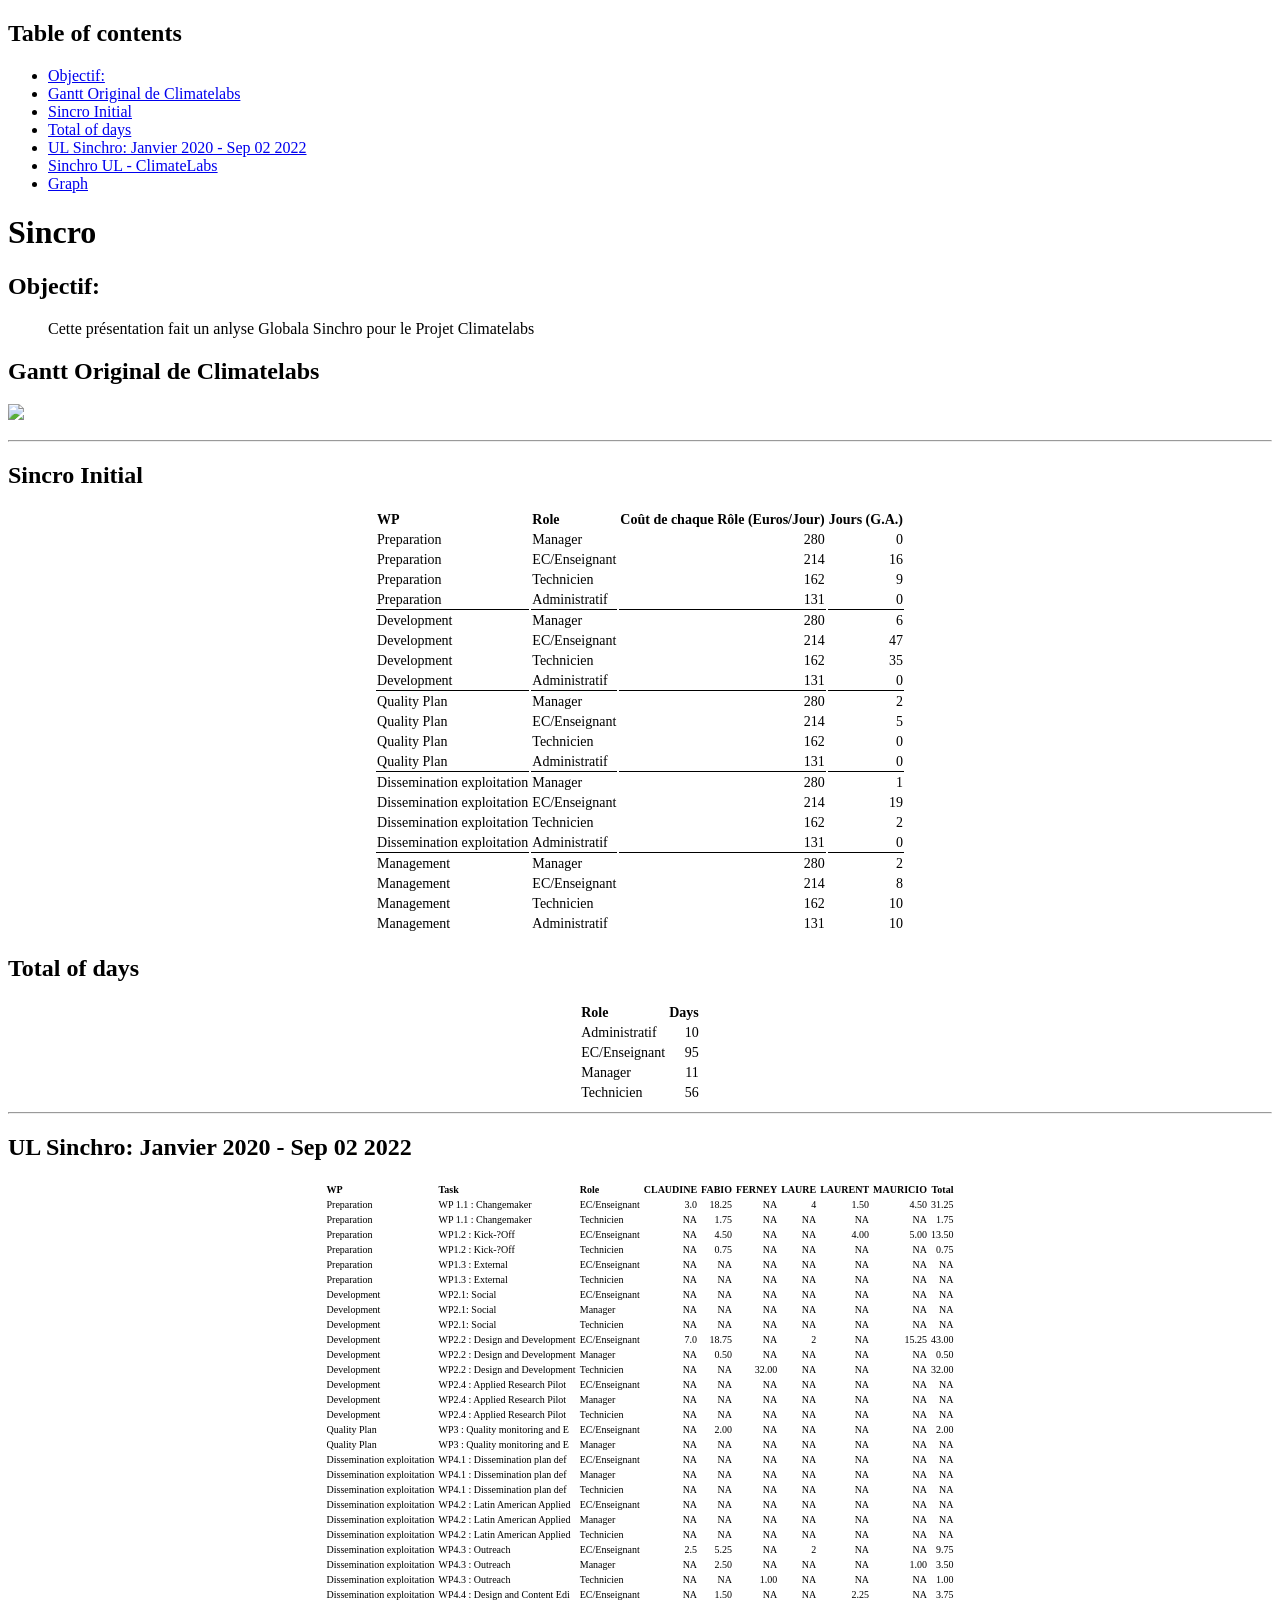
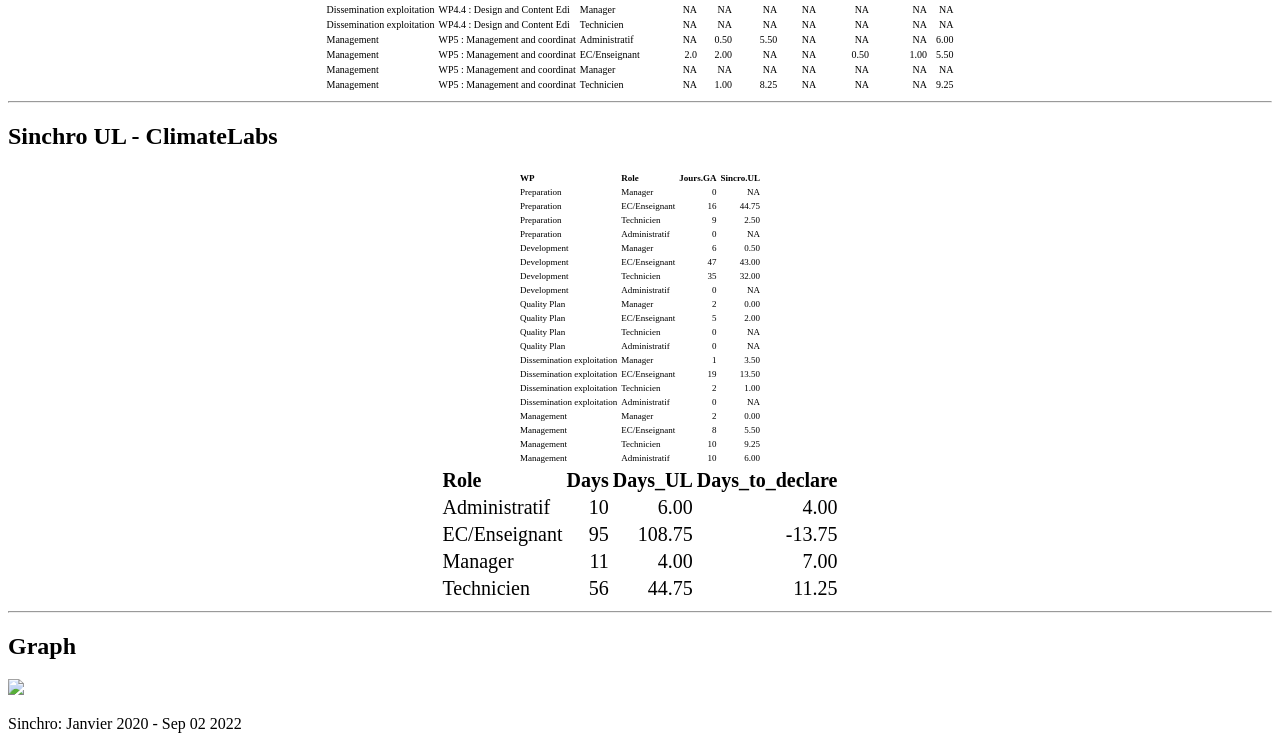
==== admin.html @ c19e74c3 "quarto format" ====
<!DOCTYPE html>
<html xmlns="http://www.w3.org/1999/xhtml" lang="en" xml:lang="en"><head>

<meta charset="utf-8">
<meta name="generator" content="quarto-1.0.36">

<meta name="viewport" content="width=device-width, initial-scale=1.0, user-scalable=yes">


<title>Sincro</title>
<style>
code{white-space: pre-wrap;}
span.smallcaps{font-variant: small-caps;}
span.underline{text-decoration: underline;}
div.column{display: inline-block; vertical-align: top; width: 50%;}
div.hanging-indent{margin-left: 1.5em; text-indent: -1.5em;}
ul.task-list{list-style: none;}
</style>


<script src="admin_files/libs/clipboard/clipboard.min.js"></script>
<script src="admin_files/libs/quarto-html/quarto.js"></script>
<script src="admin_files/libs/quarto-html/popper.min.js"></script>
<script src="admin_files/libs/quarto-html/tippy.umd.min.js"></script>
<script src="admin_files/libs/quarto-html/anchor.min.js"></script>
<link href="admin_files/libs/quarto-html/tippy.css" rel="stylesheet">
<link href="admin_files/libs/quarto-html/quarto-syntax-highlighting.css" rel="stylesheet" id="quarto-text-highlighting-styles">
<script src="admin_files/libs/bootstrap/bootstrap.min.js"></script>
<link href="admin_files/libs/bootstrap/bootstrap-icons.css" rel="stylesheet">
<link href="admin_files/libs/bootstrap/bootstrap.min.css" rel="stylesheet" id="quarto-bootstrap" data-mode="light">
<style>html{ scroll-behavior: smooth; }</style>

<script src="admin_files/libs/kePrint-0.0.1/kePrint.js"></script>
<link href="admin_files/libs/lightable-0.0.1/lightable.css" rel="stylesheet">


</head>

<body>

<div id="quarto-content" class="page-columns page-rows-contents page-layout-article">
<div id="quarto-margin-sidebar" class="sidebar margin-sidebar">
  <nav id="TOC" role="doc-toc">
    <h2 id="toc-title">Table of contents</h2>
   
  <ul>
  <li><a href="#objectif" id="toc-objectif" class="nav-link active" data-scroll-target="#objectif">Objectif:</a></li>
  <li><a href="#gantt-original-de-climatelabs" id="toc-gantt-original-de-climatelabs" class="nav-link" data-scroll-target="#gantt-original-de-climatelabs">Gantt Original de Climatelabs</a></li>
  <li><a href="#sincro-initial" id="toc-sincro-initial" class="nav-link" data-scroll-target="#sincro-initial">Sincro Initial</a></li>
  <li><a href="#total-of-days" id="toc-total-of-days" class="nav-link" data-scroll-target="#total-of-days">Total of days</a></li>
  <li><a href="#ul-sinchro-janvier-2020---sep-02-2022" id="toc-ul-sinchro-janvier-2020---sep-02-2022" class="nav-link" data-scroll-target="#ul-sinchro-janvier-2020---sep-02-2022">UL Sinchro: Janvier 2020 - Sep 02 2022</a></li>
  <li><a href="#sinchro-ul---climatelabs" id="toc-sinchro-ul---climatelabs" class="nav-link" data-scroll-target="#sinchro-ul---climatelabs">Sinchro UL - ClimateLabs</a></li>
  <li><a href="#graph" id="toc-graph" class="nav-link" data-scroll-target="#graph">Graph</a></li>
  </ul>
</nav>
</div>
<main class="content" id="quarto-document-content">

<header id="title-block-header" class="quarto-title-block default">
<div class="quarto-title">
<h1 class="title">Sincro</h1>
</div>



<div class="quarto-title-meta">

    
    
  </div>
  

</header>

<section id="objectif" class="level1">
<h1>Objectif:</h1>
<blockquote class="blockquote">
<p>Cette présentation fait un anlyse Globala Sinchro pour le Projet Climatelabs</p>
</blockquote>
</section>
<section id="gantt-original-de-climatelabs" class="level1">
<h1>Gantt Original de Climatelabs</h1>
<div class="cell">
<div class="cell-output-display">
<p><img src="admin_files/figure-html/Gantt-1.png" class="img-fluid" style="width:100.0%"></p>
</div>
</div>
<hr>
</section>
<section id="sincro-initial" class="level1">
<h1>Sincro Initial</h1>
<div class="cell">
<div class="cell-output-display">

<table class="myTable table" style="font-size: 14px; margin-left: auto; margin-right: auto;">
 <thead>
  <tr>
   <th style="text-align:left;"> WP </th>
   <th style="text-align:left;"> Role </th>
   <th style="text-align:right;"> Coût de chaque Rôle (Euros/Jour) </th>
   <th style="text-align:right;"> Jours (G.A.) </th>
  </tr>
 </thead>
<tbody>
  <tr>
   <td style="text-align:left;"> Preparation </td>
   <td style="text-align:left;"> Manager </td>
   <td style="text-align:right;"> 280 </td>
   <td style="text-align:right;"> 0 </td>
  </tr>
  <tr>
   <td style="text-align:left;"> Preparation </td>
   <td style="text-align:left;"> EC/Enseignant </td>
   <td style="text-align:right;"> 214 </td>
   <td style="text-align:right;"> 16 </td>
  </tr>
  <tr>
   <td style="text-align:left;"> Preparation </td>
   <td style="text-align:left;"> Technicien </td>
   <td style="text-align:right;"> 162 </td>
   <td style="text-align:right;"> 9 </td>
  </tr>
  <tr>
   <td style="text-align:left;border-bottom: 1px solid"> Preparation </td>
   <td style="text-align:left;border-bottom: 1px solid"> Administratif </td>
   <td style="text-align:right;border-bottom: 1px solid"> 131 </td>
   <td style="text-align:right;border-bottom: 1px solid"> 0 </td>
  </tr>
  <tr>
   <td style="text-align:left;"> Development </td>
   <td style="text-align:left;"> Manager </td>
   <td style="text-align:right;"> 280 </td>
   <td style="text-align:right;"> 6 </td>
  </tr>
  <tr>
   <td style="text-align:left;"> Development </td>
   <td style="text-align:left;"> EC/Enseignant </td>
   <td style="text-align:right;"> 214 </td>
   <td style="text-align:right;"> 47 </td>
  </tr>
  <tr>
   <td style="text-align:left;"> Development </td>
   <td style="text-align:left;"> Technicien </td>
   <td style="text-align:right;"> 162 </td>
   <td style="text-align:right;"> 35 </td>
  </tr>
  <tr>
   <td style="text-align:left;border-bottom: 1px solid"> Development </td>
   <td style="text-align:left;border-bottom: 1px solid"> Administratif </td>
   <td style="text-align:right;border-bottom: 1px solid"> 131 </td>
   <td style="text-align:right;border-bottom: 1px solid"> 0 </td>
  </tr>
  <tr>
   <td style="text-align:left;"> Quality Plan </td>
   <td style="text-align:left;"> Manager </td>
   <td style="text-align:right;"> 280 </td>
   <td style="text-align:right;"> 2 </td>
  </tr>
  <tr>
   <td style="text-align:left;"> Quality Plan </td>
   <td style="text-align:left;"> EC/Enseignant </td>
   <td style="text-align:right;"> 214 </td>
   <td style="text-align:right;"> 5 </td>
  </tr>
  <tr>
   <td style="text-align:left;"> Quality Plan </td>
   <td style="text-align:left;"> Technicien </td>
   <td style="text-align:right;"> 162 </td>
   <td style="text-align:right;"> 0 </td>
  </tr>
  <tr>
   <td style="text-align:left;border-bottom: 1px solid"> Quality Plan </td>
   <td style="text-align:left;border-bottom: 1px solid"> Administratif </td>
   <td style="text-align:right;border-bottom: 1px solid"> 131 </td>
   <td style="text-align:right;border-bottom: 1px solid"> 0 </td>
  </tr>
  <tr>
   <td style="text-align:left;"> Dissemination
exploitation </td>
   <td style="text-align:left;"> Manager </td>
   <td style="text-align:right;"> 280 </td>
   <td style="text-align:right;"> 1 </td>
  </tr>
  <tr>
   <td style="text-align:left;"> Dissemination
exploitation </td>
   <td style="text-align:left;"> EC/Enseignant </td>
   <td style="text-align:right;"> 214 </td>
   <td style="text-align:right;"> 19 </td>
  </tr>
  <tr>
   <td style="text-align:left;"> Dissemination
exploitation </td>
   <td style="text-align:left;"> Technicien </td>
   <td style="text-align:right;"> 162 </td>
   <td style="text-align:right;"> 2 </td>
  </tr>
  <tr>
   <td style="text-align:left;border-bottom: 1px solid"> Dissemination
exploitation </td>
   <td style="text-align:left;border-bottom: 1px solid"> Administratif </td>
   <td style="text-align:right;border-bottom: 1px solid"> 131 </td>
   <td style="text-align:right;border-bottom: 1px solid"> 0 </td>
  </tr>
  <tr>
   <td style="text-align:left;"> Management </td>
   <td style="text-align:left;"> Manager </td>
   <td style="text-align:right;"> 280 </td>
   <td style="text-align:right;"> 2 </td>
  </tr>
  <tr>
   <td style="text-align:left;"> Management </td>
   <td style="text-align:left;"> EC/Enseignant </td>
   <td style="text-align:right;"> 214 </td>
   <td style="text-align:right;"> 8 </td>
  </tr>
  <tr>
   <td style="text-align:left;"> Management </td>
   <td style="text-align:left;"> Technicien </td>
   <td style="text-align:right;"> 162 </td>
   <td style="text-align:right;"> 10 </td>
  </tr>
  <tr>
   <td style="text-align:left;"> Management </td>
   <td style="text-align:left;"> Administratif </td>
   <td style="text-align:right;"> 131 </td>
   <td style="text-align:right;"> 10 </td>
  </tr>
</tbody>
</table>

</div>
</div>
</section>
<section id="total-of-days" class="level1">
<h1>Total of days</h1>
<div class="cell">
<div class="cell-output-display">

<table class="myTable table" style="font-size: 14px; margin-left: auto; margin-right: auto;">
 <thead>
  <tr>
   <th style="text-align:left;"> Role </th>
   <th style="text-align:right;"> Days </th>
  </tr>
 </thead>
<tbody>
  <tr>
   <td style="text-align:left;"> Administratif </td>
   <td style="text-align:right;"> 10 </td>
  </tr>
  <tr>
   <td style="text-align:left;"> EC/Enseignant </td>
   <td style="text-align:right;"> 95 </td>
  </tr>
  <tr>
   <td style="text-align:left;"> Manager </td>
   <td style="text-align:right;"> 11 </td>
  </tr>
  <tr>
   <td style="text-align:left;"> Technicien </td>
   <td style="text-align:right;"> 56 </td>
  </tr>
</tbody>
</table>

</div>
</div>
<hr>
</section>
<section id="ul-sinchro-janvier-2020---sep-02-2022" class="level1">
<h1>UL Sinchro: Janvier 2020 - Sep 02 2022</h1>
<div class="cell">
<div class="cell-output-display">

<table class="myTable table" style="font-size: 10px; margin-left: auto; margin-right: auto;">
 <thead>
  <tr>
   <th style="text-align:left;"> WP </th>
   <th style="text-align:left;"> Task </th>
   <th style="text-align:left;"> Role </th>
   <th style="text-align:right;"> CLAUDINE </th>
   <th style="text-align:right;"> FABIO </th>
   <th style="text-align:right;"> FERNEY </th>
   <th style="text-align:right;"> LAURE </th>
   <th style="text-align:right;"> LAURENT </th>
   <th style="text-align:right;"> MAURICIO </th>
   <th style="text-align:right;"> Total </th>
  </tr>
 </thead>
<tbody>
  <tr>
   <td style="text-align:left;"> Preparation </td>
   <td style="text-align:left;"> WP 1.1 : Changemaker </td>
   <td style="text-align:left;"> EC/Enseignant </td>
   <td style="text-align:right;"> 3.0 </td>
   <td style="text-align:right;"> 18.25 </td>
   <td style="text-align:right;"> NA </td>
   <td style="text-align:right;"> 4 </td>
   <td style="text-align:right;"> 1.50 </td>
   <td style="text-align:right;"> 4.50 </td>
   <td style="text-align:right;"> 31.25 </td>
  </tr>
  <tr>
   <td style="text-align:left;"> Preparation </td>
   <td style="text-align:left;"> WP 1.1 : Changemaker </td>
   <td style="text-align:left;"> Technicien </td>
   <td style="text-align:right;"> NA </td>
   <td style="text-align:right;"> 1.75 </td>
   <td style="text-align:right;"> NA </td>
   <td style="text-align:right;"> NA </td>
   <td style="text-align:right;"> NA </td>
   <td style="text-align:right;"> NA </td>
   <td style="text-align:right;"> 1.75 </td>
  </tr>
  <tr>
   <td style="text-align:left;"> Preparation </td>
   <td style="text-align:left;"> WP1.2 : Kick-­?Off </td>
   <td style="text-align:left;"> EC/Enseignant </td>
   <td style="text-align:right;"> NA </td>
   <td style="text-align:right;"> 4.50 </td>
   <td style="text-align:right;"> NA </td>
   <td style="text-align:right;"> NA </td>
   <td style="text-align:right;"> 4.00 </td>
   <td style="text-align:right;"> 5.00 </td>
   <td style="text-align:right;"> 13.50 </td>
  </tr>
  <tr>
   <td style="text-align:left;"> Preparation </td>
   <td style="text-align:left;"> WP1.2 : Kick-­?Off </td>
   <td style="text-align:left;"> Technicien </td>
   <td style="text-align:right;"> NA </td>
   <td style="text-align:right;"> 0.75 </td>
   <td style="text-align:right;"> NA </td>
   <td style="text-align:right;"> NA </td>
   <td style="text-align:right;"> NA </td>
   <td style="text-align:right;"> NA </td>
   <td style="text-align:right;"> 0.75 </td>
  </tr>
  <tr>
   <td style="text-align:left;"> Preparation </td>
   <td style="text-align:left;"> WP1.3 : External </td>
   <td style="text-align:left;"> EC/Enseignant </td>
   <td style="text-align:right;"> NA </td>
   <td style="text-align:right;"> NA </td>
   <td style="text-align:right;"> NA </td>
   <td style="text-align:right;"> NA </td>
   <td style="text-align:right;"> NA </td>
   <td style="text-align:right;"> NA </td>
   <td style="text-align:right;"> NA </td>
  </tr>
  <tr>
   <td style="text-align:left;"> Preparation </td>
   <td style="text-align:left;"> WP1.3 : External </td>
   <td style="text-align:left;"> Technicien </td>
   <td style="text-align:right;"> NA </td>
   <td style="text-align:right;"> NA </td>
   <td style="text-align:right;"> NA </td>
   <td style="text-align:right;"> NA </td>
   <td style="text-align:right;"> NA </td>
   <td style="text-align:right;"> NA </td>
   <td style="text-align:right;"> NA </td>
  </tr>
  <tr>
   <td style="text-align:left;"> Development </td>
   <td style="text-align:left;"> WP2.1: Social </td>
   <td style="text-align:left;"> EC/Enseignant </td>
   <td style="text-align:right;"> NA </td>
   <td style="text-align:right;"> NA </td>
   <td style="text-align:right;"> NA </td>
   <td style="text-align:right;"> NA </td>
   <td style="text-align:right;"> NA </td>
   <td style="text-align:right;"> NA </td>
   <td style="text-align:right;"> NA </td>
  </tr>
  <tr>
   <td style="text-align:left;"> Development </td>
   <td style="text-align:left;"> WP2.1: Social </td>
   <td style="text-align:left;"> Manager </td>
   <td style="text-align:right;"> NA </td>
   <td style="text-align:right;"> NA </td>
   <td style="text-align:right;"> NA </td>
   <td style="text-align:right;"> NA </td>
   <td style="text-align:right;"> NA </td>
   <td style="text-align:right;"> NA </td>
   <td style="text-align:right;"> NA </td>
  </tr>
  <tr>
   <td style="text-align:left;"> Development </td>
   <td style="text-align:left;"> WP2.1: Social </td>
   <td style="text-align:left;"> Technicien </td>
   <td style="text-align:right;"> NA </td>
   <td style="text-align:right;"> NA </td>
   <td style="text-align:right;"> NA </td>
   <td style="text-align:right;"> NA </td>
   <td style="text-align:right;"> NA </td>
   <td style="text-align:right;"> NA </td>
   <td style="text-align:right;"> NA </td>
  </tr>
  <tr>
   <td style="text-align:left;"> Development </td>
   <td style="text-align:left;"> WP2.2 : Design and Development </td>
   <td style="text-align:left;"> EC/Enseignant </td>
   <td style="text-align:right;"> 7.0 </td>
   <td style="text-align:right;"> 18.75 </td>
   <td style="text-align:right;"> NA </td>
   <td style="text-align:right;"> 2 </td>
   <td style="text-align:right;"> NA </td>
   <td style="text-align:right;"> 15.25 </td>
   <td style="text-align:right;"> 43.00 </td>
  </tr>
  <tr>
   <td style="text-align:left;"> Development </td>
   <td style="text-align:left;"> WP2.2 : Design and Development </td>
   <td style="text-align:left;"> Manager </td>
   <td style="text-align:right;"> NA </td>
   <td style="text-align:right;"> 0.50 </td>
   <td style="text-align:right;"> NA </td>
   <td style="text-align:right;"> NA </td>
   <td style="text-align:right;"> NA </td>
   <td style="text-align:right;"> NA </td>
   <td style="text-align:right;"> 0.50 </td>
  </tr>
  <tr>
   <td style="text-align:left;"> Development </td>
   <td style="text-align:left;"> WP2.2 : Design and Development </td>
   <td style="text-align:left;"> Technicien </td>
   <td style="text-align:right;"> NA </td>
   <td style="text-align:right;"> NA </td>
   <td style="text-align:right;"> 32.00 </td>
   <td style="text-align:right;"> NA </td>
   <td style="text-align:right;"> NA </td>
   <td style="text-align:right;"> NA </td>
   <td style="text-align:right;"> 32.00 </td>
  </tr>
  <tr>
   <td style="text-align:left;"> Development </td>
   <td style="text-align:left;"> WP2.4 : Applied Research Pilot </td>
   <td style="text-align:left;"> EC/Enseignant </td>
   <td style="text-align:right;"> NA </td>
   <td style="text-align:right;"> NA </td>
   <td style="text-align:right;"> NA </td>
   <td style="text-align:right;"> NA </td>
   <td style="text-align:right;"> NA </td>
   <td style="text-align:right;"> NA </td>
   <td style="text-align:right;"> NA </td>
  </tr>
  <tr>
   <td style="text-align:left;"> Development </td>
   <td style="text-align:left;"> WP2.4 : Applied Research Pilot </td>
   <td style="text-align:left;"> Manager </td>
   <td style="text-align:right;"> NA </td>
   <td style="text-align:right;"> NA </td>
   <td style="text-align:right;"> NA </td>
   <td style="text-align:right;"> NA </td>
   <td style="text-align:right;"> NA </td>
   <td style="text-align:right;"> NA </td>
   <td style="text-align:right;"> NA </td>
  </tr>
  <tr>
   <td style="text-align:left;"> Development </td>
   <td style="text-align:left;"> WP2.4 : Applied Research Pilot </td>
   <td style="text-align:left;"> Technicien </td>
   <td style="text-align:right;"> NA </td>
   <td style="text-align:right;"> NA </td>
   <td style="text-align:right;"> NA </td>
   <td style="text-align:right;"> NA </td>
   <td style="text-align:right;"> NA </td>
   <td style="text-align:right;"> NA </td>
   <td style="text-align:right;"> NA </td>
  </tr>
  <tr>
   <td style="text-align:left;"> Quality Plan </td>
   <td style="text-align:left;"> WP3 : Quality monitoring and E </td>
   <td style="text-align:left;"> EC/Enseignant </td>
   <td style="text-align:right;"> NA </td>
   <td style="text-align:right;"> 2.00 </td>
   <td style="text-align:right;"> NA </td>
   <td style="text-align:right;"> NA </td>
   <td style="text-align:right;"> NA </td>
   <td style="text-align:right;"> NA </td>
   <td style="text-align:right;"> 2.00 </td>
  </tr>
  <tr>
   <td style="text-align:left;"> Quality Plan </td>
   <td style="text-align:left;"> WP3 : Quality monitoring and E </td>
   <td style="text-align:left;"> Manager </td>
   <td style="text-align:right;"> NA </td>
   <td style="text-align:right;"> NA </td>
   <td style="text-align:right;"> NA </td>
   <td style="text-align:right;"> NA </td>
   <td style="text-align:right;"> NA </td>
   <td style="text-align:right;"> NA </td>
   <td style="text-align:right;"> NA </td>
  </tr>
  <tr>
   <td style="text-align:left;"> Dissemination
exploitation </td>
   <td style="text-align:left;"> WP4.1 : Dissemination plan def </td>
   <td style="text-align:left;"> EC/Enseignant </td>
   <td style="text-align:right;"> NA </td>
   <td style="text-align:right;"> NA </td>
   <td style="text-align:right;"> NA </td>
   <td style="text-align:right;"> NA </td>
   <td style="text-align:right;"> NA </td>
   <td style="text-align:right;"> NA </td>
   <td style="text-align:right;"> NA </td>
  </tr>
  <tr>
   <td style="text-align:left;"> Dissemination
exploitation </td>
   <td style="text-align:left;"> WP4.1 : Dissemination plan def </td>
   <td style="text-align:left;"> Manager </td>
   <td style="text-align:right;"> NA </td>
   <td style="text-align:right;"> NA </td>
   <td style="text-align:right;"> NA </td>
   <td style="text-align:right;"> NA </td>
   <td style="text-align:right;"> NA </td>
   <td style="text-align:right;"> NA </td>
   <td style="text-align:right;"> NA </td>
  </tr>
  <tr>
   <td style="text-align:left;"> Dissemination
exploitation </td>
   <td style="text-align:left;"> WP4.1 : Dissemination plan def </td>
   <td style="text-align:left;"> Technicien </td>
   <td style="text-align:right;"> NA </td>
   <td style="text-align:right;"> NA </td>
   <td style="text-align:right;"> NA </td>
   <td style="text-align:right;"> NA </td>
   <td style="text-align:right;"> NA </td>
   <td style="text-align:right;"> NA </td>
   <td style="text-align:right;"> NA </td>
  </tr>
  <tr>
   <td style="text-align:left;"> Dissemination
exploitation </td>
   <td style="text-align:left;"> WP4.2 : Latin American Applied </td>
   <td style="text-align:left;"> EC/Enseignant </td>
   <td style="text-align:right;"> NA </td>
   <td style="text-align:right;"> NA </td>
   <td style="text-align:right;"> NA </td>
   <td style="text-align:right;"> NA </td>
   <td style="text-align:right;"> NA </td>
   <td style="text-align:right;"> NA </td>
   <td style="text-align:right;"> NA </td>
  </tr>
  <tr>
   <td style="text-align:left;"> Dissemination
exploitation </td>
   <td style="text-align:left;"> WP4.2 : Latin American Applied </td>
   <td style="text-align:left;"> Manager </td>
   <td style="text-align:right;"> NA </td>
   <td style="text-align:right;"> NA </td>
   <td style="text-align:right;"> NA </td>
   <td style="text-align:right;"> NA </td>
   <td style="text-align:right;"> NA </td>
   <td style="text-align:right;"> NA </td>
   <td style="text-align:right;"> NA </td>
  </tr>
  <tr>
   <td style="text-align:left;"> Dissemination
exploitation </td>
   <td style="text-align:left;"> WP4.2 : Latin American Applied </td>
   <td style="text-align:left;"> Technicien </td>
   <td style="text-align:right;"> NA </td>
   <td style="text-align:right;"> NA </td>
   <td style="text-align:right;"> NA </td>
   <td style="text-align:right;"> NA </td>
   <td style="text-align:right;"> NA </td>
   <td style="text-align:right;"> NA </td>
   <td style="text-align:right;"> NA </td>
  </tr>
  <tr>
   <td style="text-align:left;"> Dissemination
exploitation </td>
   <td style="text-align:left;"> WP4.3 : Outreach </td>
   <td style="text-align:left;"> EC/Enseignant </td>
   <td style="text-align:right;"> 2.5 </td>
   <td style="text-align:right;"> 5.25 </td>
   <td style="text-align:right;"> NA </td>
   <td style="text-align:right;"> 2 </td>
   <td style="text-align:right;"> NA </td>
   <td style="text-align:right;"> NA </td>
   <td style="text-align:right;"> 9.75 </td>
  </tr>
  <tr>
   <td style="text-align:left;"> Dissemination
exploitation </td>
   <td style="text-align:left;"> WP4.3 : Outreach </td>
   <td style="text-align:left;"> Manager </td>
   <td style="text-align:right;"> NA </td>
   <td style="text-align:right;"> 2.50 </td>
   <td style="text-align:right;"> NA </td>
   <td style="text-align:right;"> NA </td>
   <td style="text-align:right;"> NA </td>
   <td style="text-align:right;"> 1.00 </td>
   <td style="text-align:right;"> 3.50 </td>
  </tr>
  <tr>
   <td style="text-align:left;"> Dissemination
exploitation </td>
   <td style="text-align:left;"> WP4.3 : Outreach </td>
   <td style="text-align:left;"> Technicien </td>
   <td style="text-align:right;"> NA </td>
   <td style="text-align:right;"> NA </td>
   <td style="text-align:right;"> 1.00 </td>
   <td style="text-align:right;"> NA </td>
   <td style="text-align:right;"> NA </td>
   <td style="text-align:right;"> NA </td>
   <td style="text-align:right;"> 1.00 </td>
  </tr>
  <tr>
   <td style="text-align:left;"> Dissemination
exploitation </td>
   <td style="text-align:left;"> WP4.4 : Design and Content Edi </td>
   <td style="text-align:left;"> EC/Enseignant </td>
   <td style="text-align:right;"> NA </td>
   <td style="text-align:right;"> 1.50 </td>
   <td style="text-align:right;"> NA </td>
   <td style="text-align:right;"> NA </td>
   <td style="text-align:right;"> 2.25 </td>
   <td style="text-align:right;"> NA </td>
   <td style="text-align:right;"> 3.75 </td>
  </tr>
  <tr>
   <td style="text-align:left;"> Dissemination
exploitation </td>
   <td style="text-align:left;"> WP4.4 : Design and Content Edi </td>
   <td style="text-align:left;"> Manager </td>
   <td style="text-align:right;"> NA </td>
   <td style="text-align:right;"> NA </td>
   <td style="text-align:right;"> NA </td>
   <td style="text-align:right;"> NA </td>
   <td style="text-align:right;"> NA </td>
   <td style="text-align:right;"> NA </td>
   <td style="text-align:right;"> NA </td>
  </tr>
  <tr>
   <td style="text-align:left;"> Dissemination
exploitation </td>
   <td style="text-align:left;"> WP4.4 : Design and Content Edi </td>
   <td style="text-align:left;"> Technicien </td>
   <td style="text-align:right;"> NA </td>
   <td style="text-align:right;"> NA </td>
   <td style="text-align:right;"> NA </td>
   <td style="text-align:right;"> NA </td>
   <td style="text-align:right;"> NA </td>
   <td style="text-align:right;"> NA </td>
   <td style="text-align:right;"> NA </td>
  </tr>
  <tr>
   <td style="text-align:left;"> Management </td>
   <td style="text-align:left;"> WP5 : Management and coordinat </td>
   <td style="text-align:left;"> Administratif </td>
   <td style="text-align:right;"> NA </td>
   <td style="text-align:right;"> 0.50 </td>
   <td style="text-align:right;"> 5.50 </td>
   <td style="text-align:right;"> NA </td>
   <td style="text-align:right;"> NA </td>
   <td style="text-align:right;"> NA </td>
   <td style="text-align:right;"> 6.00 </td>
  </tr>
  <tr>
   <td style="text-align:left;"> Management </td>
   <td style="text-align:left;"> WP5 : Management and coordinat </td>
   <td style="text-align:left;"> EC/Enseignant </td>
   <td style="text-align:right;"> 2.0 </td>
   <td style="text-align:right;"> 2.00 </td>
   <td style="text-align:right;"> NA </td>
   <td style="text-align:right;"> NA </td>
   <td style="text-align:right;"> 0.50 </td>
   <td style="text-align:right;"> 1.00 </td>
   <td style="text-align:right;"> 5.50 </td>
  </tr>
  <tr>
   <td style="text-align:left;"> Management </td>
   <td style="text-align:left;"> WP5 : Management and coordinat </td>
   <td style="text-align:left;"> Manager </td>
   <td style="text-align:right;"> NA </td>
   <td style="text-align:right;"> NA </td>
   <td style="text-align:right;"> NA </td>
   <td style="text-align:right;"> NA </td>
   <td style="text-align:right;"> NA </td>
   <td style="text-align:right;"> NA </td>
   <td style="text-align:right;"> NA </td>
  </tr>
  <tr>
   <td style="text-align:left;"> Management </td>
   <td style="text-align:left;"> WP5 : Management and coordinat </td>
   <td style="text-align:left;"> Technicien </td>
   <td style="text-align:right;"> NA </td>
   <td style="text-align:right;"> 1.00 </td>
   <td style="text-align:right;"> 8.25 </td>
   <td style="text-align:right;"> NA </td>
   <td style="text-align:right;"> NA </td>
   <td style="text-align:right;"> NA </td>
   <td style="text-align:right;"> 9.25 </td>
  </tr>
</tbody>
</table>

</div>
</div>
<hr>
</section>
<section id="sinchro-ul---climatelabs" class="level1">
<h1>Sinchro UL - ClimateLabs</h1>
<div class="cell">
<div class="cell-output-display">

<table class="table" style="font-size: 9px; margin-left: auto; margin-right: auto;">
 <thead>
  <tr>
   <th style="text-align:left;"> WP </th>
   <th style="text-align:left;"> Role </th>
   <th style="text-align:right;"> Jours.GA </th>
   <th style="text-align:right;"> Sincro.UL </th>
  </tr>
 </thead>
<tbody>
  <tr>
   <td style="text-align:left;"> Preparation </td>
   <td style="text-align:left;"> Manager </td>
   <td style="text-align:right;"> 0 </td>
   <td style="text-align:right;"> NA </td>
  </tr>
  <tr>
   <td style="text-align:left;"> Preparation </td>
   <td style="text-align:left;"> EC/Enseignant </td>
   <td style="text-align:right;"> 16 </td>
   <td style="text-align:right;"> 44.75 </td>
  </tr>
  <tr>
   <td style="text-align:left;"> Preparation </td>
   <td style="text-align:left;"> Technicien </td>
   <td style="text-align:right;"> 9 </td>
   <td style="text-align:right;"> 2.50 </td>
  </tr>
  <tr>
   <td style="text-align:left;"> Preparation </td>
   <td style="text-align:left;"> Administratif </td>
   <td style="text-align:right;"> 0 </td>
   <td style="text-align:right;"> NA </td>
  </tr>
  <tr>
   <td style="text-align:left;"> Development </td>
   <td style="text-align:left;"> Manager </td>
   <td style="text-align:right;"> 6 </td>
   <td style="text-align:right;"> 0.50 </td>
  </tr>
  <tr>
   <td style="text-align:left;"> Development </td>
   <td style="text-align:left;"> EC/Enseignant </td>
   <td style="text-align:right;"> 47 </td>
   <td style="text-align:right;"> 43.00 </td>
  </tr>
  <tr>
   <td style="text-align:left;"> Development </td>
   <td style="text-align:left;"> Technicien </td>
   <td style="text-align:right;"> 35 </td>
   <td style="text-align:right;"> 32.00 </td>
  </tr>
  <tr>
   <td style="text-align:left;"> Development </td>
   <td style="text-align:left;"> Administratif </td>
   <td style="text-align:right;"> 0 </td>
   <td style="text-align:right;"> NA </td>
  </tr>
  <tr>
   <td style="text-align:left;"> Quality Plan </td>
   <td style="text-align:left;"> Manager </td>
   <td style="text-align:right;"> 2 </td>
   <td style="text-align:right;"> 0.00 </td>
  </tr>
  <tr>
   <td style="text-align:left;"> Quality Plan </td>
   <td style="text-align:left;"> EC/Enseignant </td>
   <td style="text-align:right;"> 5 </td>
   <td style="text-align:right;"> 2.00 </td>
  </tr>
  <tr>
   <td style="text-align:left;"> Quality Plan </td>
   <td style="text-align:left;"> Technicien </td>
   <td style="text-align:right;"> 0 </td>
   <td style="text-align:right;"> NA </td>
  </tr>
  <tr>
   <td style="text-align:left;"> Quality Plan </td>
   <td style="text-align:left;"> Administratif </td>
   <td style="text-align:right;"> 0 </td>
   <td style="text-align:right;"> NA </td>
  </tr>
  <tr>
   <td style="text-align:left;"> Dissemination
exploitation </td>
   <td style="text-align:left;"> Manager </td>
   <td style="text-align:right;"> 1 </td>
   <td style="text-align:right;"> 3.50 </td>
  </tr>
  <tr>
   <td style="text-align:left;"> Dissemination
exploitation </td>
   <td style="text-align:left;"> EC/Enseignant </td>
   <td style="text-align:right;"> 19 </td>
   <td style="text-align:right;"> 13.50 </td>
  </tr>
  <tr>
   <td style="text-align:left;"> Dissemination
exploitation </td>
   <td style="text-align:left;"> Technicien </td>
   <td style="text-align:right;"> 2 </td>
   <td style="text-align:right;"> 1.00 </td>
  </tr>
  <tr>
   <td style="text-align:left;"> Dissemination
exploitation </td>
   <td style="text-align:left;"> Administratif </td>
   <td style="text-align:right;"> 0 </td>
   <td style="text-align:right;"> NA </td>
  </tr>
  <tr>
   <td style="text-align:left;"> Management </td>
   <td style="text-align:left;"> Manager </td>
   <td style="text-align:right;"> 2 </td>
   <td style="text-align:right;"> 0.00 </td>
  </tr>
  <tr>
   <td style="text-align:left;"> Management </td>
   <td style="text-align:left;"> EC/Enseignant </td>
   <td style="text-align:right;"> 8 </td>
   <td style="text-align:right;"> 5.50 </td>
  </tr>
  <tr>
   <td style="text-align:left;"> Management </td>
   <td style="text-align:left;"> Technicien </td>
   <td style="text-align:right;"> 10 </td>
   <td style="text-align:right;"> 9.25 </td>
  </tr>
  <tr>
   <td style="text-align:left;"> Management </td>
   <td style="text-align:left;"> Administratif </td>
   <td style="text-align:right;"> 10 </td>
   <td style="text-align:right;"> 6.00 </td>
  </tr>
</tbody>
</table>

</div>
</div>
<div class="cell">
<div class="cell-output-display">

<table class="myTable table" style="font-size: 20px; margin-left: auto; margin-right: auto;">
 <thead>
  <tr>
   <th style="text-align:left;"> Role </th>
   <th style="text-align:right;"> Days </th>
   <th style="text-align:right;"> Days_UL </th>
   <th style="text-align:right;"> Days_to_declare </th>
  </tr>
 </thead>
<tbody>
  <tr>
   <td style="text-align:left;"> Administratif </td>
   <td style="text-align:right;"> 10 </td>
   <td style="text-align:right;"> 6.00 </td>
   <td style="text-align:right;"> 4.00 </td>
  </tr>
  <tr>
   <td style="text-align:left;"> EC/Enseignant </td>
   <td style="text-align:right;"> 95 </td>
   <td style="text-align:right;"> 108.75 </td>
   <td style="text-align:right;"> -13.75 </td>
  </tr>
  <tr>
   <td style="text-align:left;"> Manager </td>
   <td style="text-align:right;"> 11 </td>
   <td style="text-align:right;"> 4.00 </td>
   <td style="text-align:right;"> 7.00 </td>
  </tr>
  <tr>
   <td style="text-align:left;"> Technicien </td>
   <td style="text-align:right;"> 56 </td>
   <td style="text-align:right;"> 44.75 </td>
   <td style="text-align:right;"> 11.25 </td>
  </tr>
</tbody>
</table>

</div>
</div>
<hr>
</section>
<section id="graph" class="level1">
<h1>Graph</h1>
<div class="cell">
<div class="cell-output-display">
<p><img src="admin_files/figure-html/unnamed-chunk-7-1.png" class="img-fluid" style="width:90.0%"></p>
</div>
</div>
<p>Sinchro: Janvier 2020 - Sep 02 2022</p>
</section>

</main>
<!-- /main column -->
<script id="quarto-html-after-body" type="application/javascript">
window.document.addEventListener("DOMContentLoaded", function (event) {
  const toggleBodyColorMode = (bsSheetEl) => {
    const mode = bsSheetEl.getAttribute("data-mode");
    const bodyEl = window.document.querySelector("body");
    if (mode === "dark") {
      bodyEl.classList.add("quarto-dark");
      bodyEl.classList.remove("quarto-light");
    } else {
      bodyEl.classList.add("quarto-light");
      bodyEl.classList.remove("quarto-dark");
    }
  }
  const toggleBodyColorPrimary = () => {
    const bsSheetEl = window.document.querySelector("link#quarto-bootstrap");
    if (bsSheetEl) {
      toggleBodyColorMode(bsSheetEl);
    }
  }
  toggleBodyColorPrimary();  
  const icon = "";
  const anchorJS = new window.AnchorJS();
  anchorJS.options = {
    placement: 'right',
    icon: icon
  };
  anchorJS.add('.anchored');
  const clipboard = new window.ClipboardJS('.code-copy-button', {
    target: function(trigger) {
      return trigger.previousElementSibling;
    }
  });
  clipboard.on('success', function(e) {
    // button target
    const button = e.trigger;
    // don't keep focus
    button.blur();
    // flash "checked"
    button.classList.add('code-copy-button-checked');
    var currentTitle = button.getAttribute("title");
    button.setAttribute("title", "Copied!");
    setTimeout(function() {
      button.setAttribute("title", currentTitle);
      button.classList.remove('code-copy-button-checked');
    }, 1000);
    // clear code selection
    e.clearSelection();
  });
  function tippyHover(el, contentFn) {
    const config = {
      allowHTML: true,
      content: contentFn,
      maxWidth: 500,
      delay: 100,
      arrow: false,
      appendTo: function(el) {
          return el.parentElement;
      },
      interactive: true,
      interactiveBorder: 10,
      theme: 'quarto',
      placement: 'bottom-start'
    };
    window.tippy(el, config); 
  }
  const noterefs = window.document.querySelectorAll('a[role="doc-noteref"]');
  for (var i=0; i<noterefs.length; i++) {
    const ref = noterefs[i];
    tippyHover(ref, function() {
      let href = ref.getAttribute('href');
      try { href = new URL(href).hash; } catch {}
      const id = href.replace(/^#\/?/, "");
      const note = window.document.getElementById(id);
      return note.innerHTML;
    });
  }
  var bibliorefs = window.document.querySelectorAll('a[role="doc-biblioref"]');
  for (var i=0; i<bibliorefs.length; i++) {
    const ref = bibliorefs[i];
    const cites = ref.parentNode.getAttribute('data-cites').split(' ');
    tippyHover(ref, function() {
      var popup = window.document.createElement('div');
      cites.forEach(function(cite) {
        var citeDiv = window.document.createElement('div');
        citeDiv.classList.add('hanging-indent');
        citeDiv.classList.add('csl-entry');
        var biblioDiv = window.document.getElementById('ref-' + cite);
        if (biblioDiv) {
          citeDiv.innerHTML = biblioDiv.innerHTML;
        }
        popup.appendChild(citeDiv);
      });
      return popup.innerHTML;
    });
  }
    var localhostRegex = new RegExp(/^(?:http|https):\/\/localhost\:?[0-9]*\//);
      var filterRegex = new RegExp('/' + window.location.host + '/');
    var isInternal = (href) => {
        return filterRegex.test(href) || localhostRegex.test(href);
    }
    // Inspect non-navigation links and adorn them if external
    var links = window.document.querySelectorAll('a:not(.nav-link):not(.navbar-brand):not(.toc-action):not(.sidebar-link):not(.sidebar-item-toggle):not(.pagination-link):not(.no-external)');
    for (var i=0; i<links.length; i++) {
      const link = links[i];
      if (!isInternal(link.href)) {
          // target, if specified
          link.setAttribute("target", "_blank");
          // default icon
          link.classList.add("external");
      }
    }
});
</script>
</div> <!-- /content -->



<script src="admin_files/libs/quarto-html/zenscroll-min.js"></script>
</body></html>
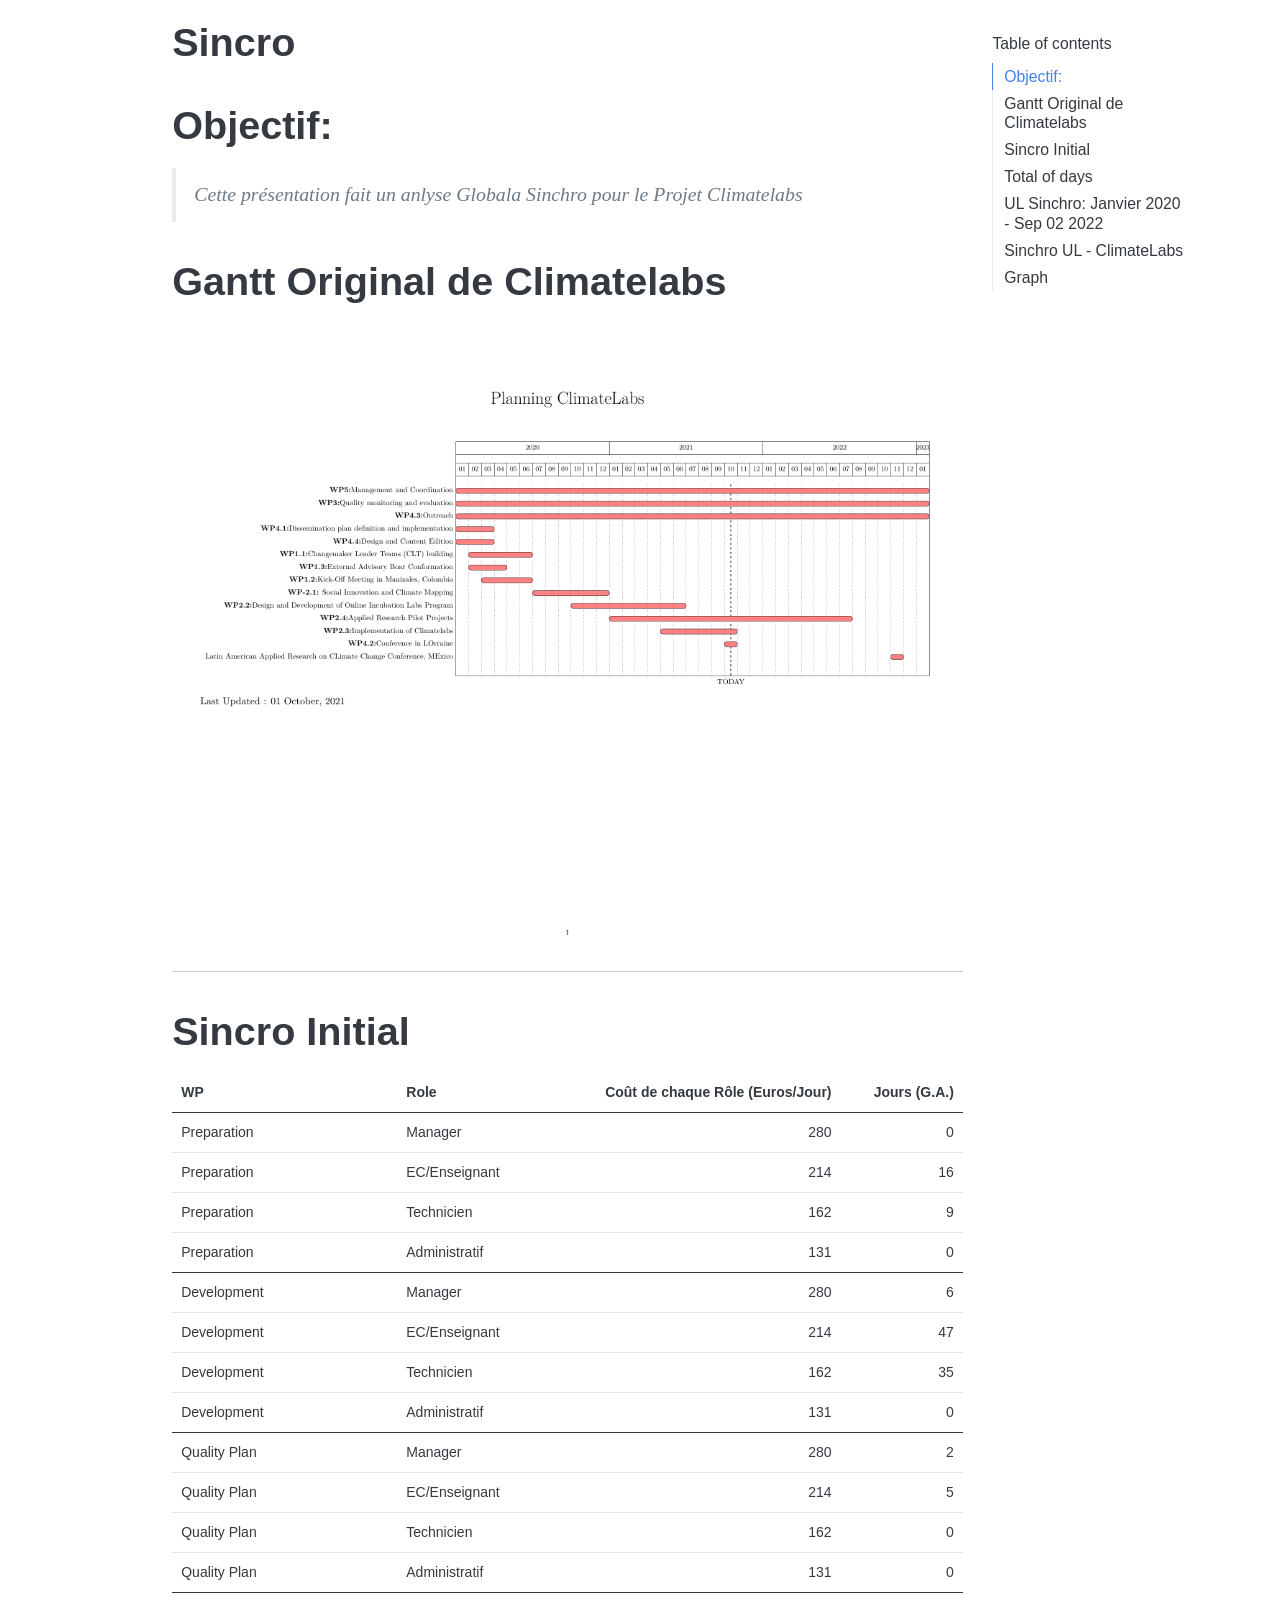
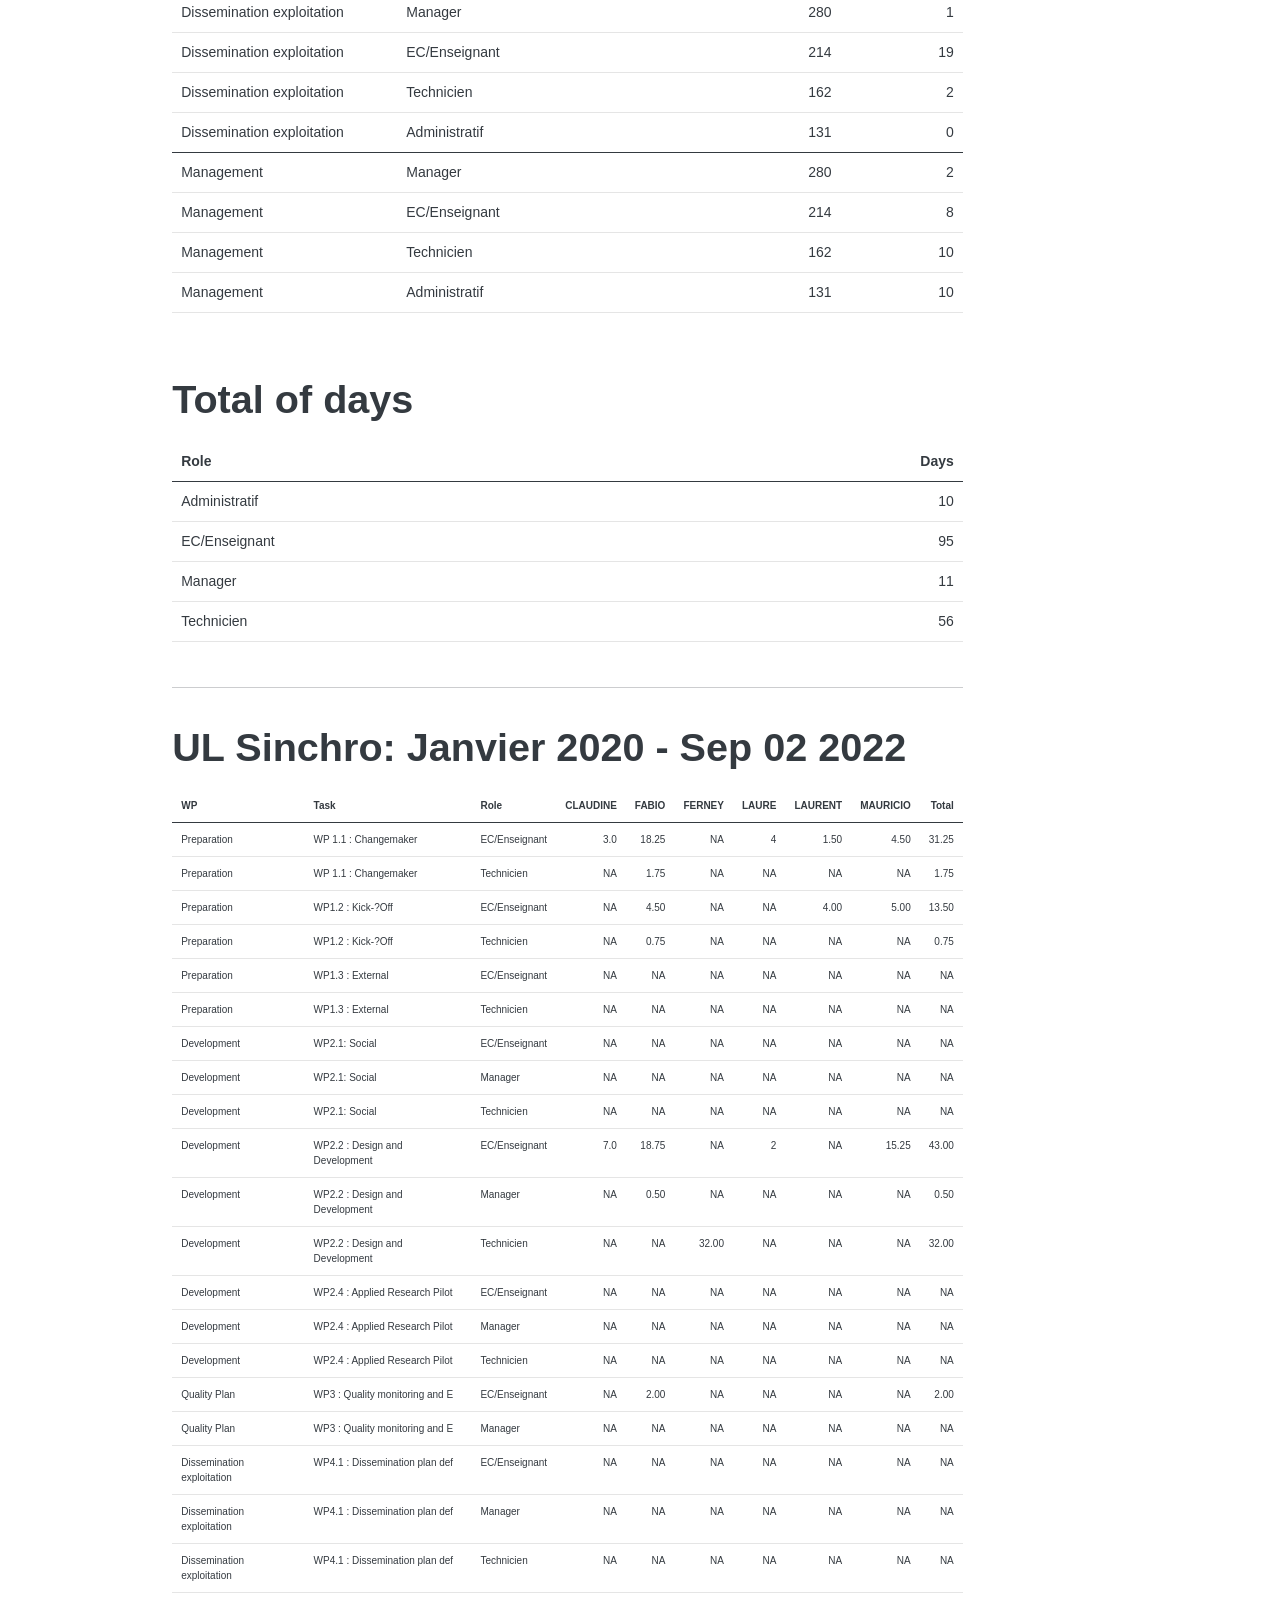
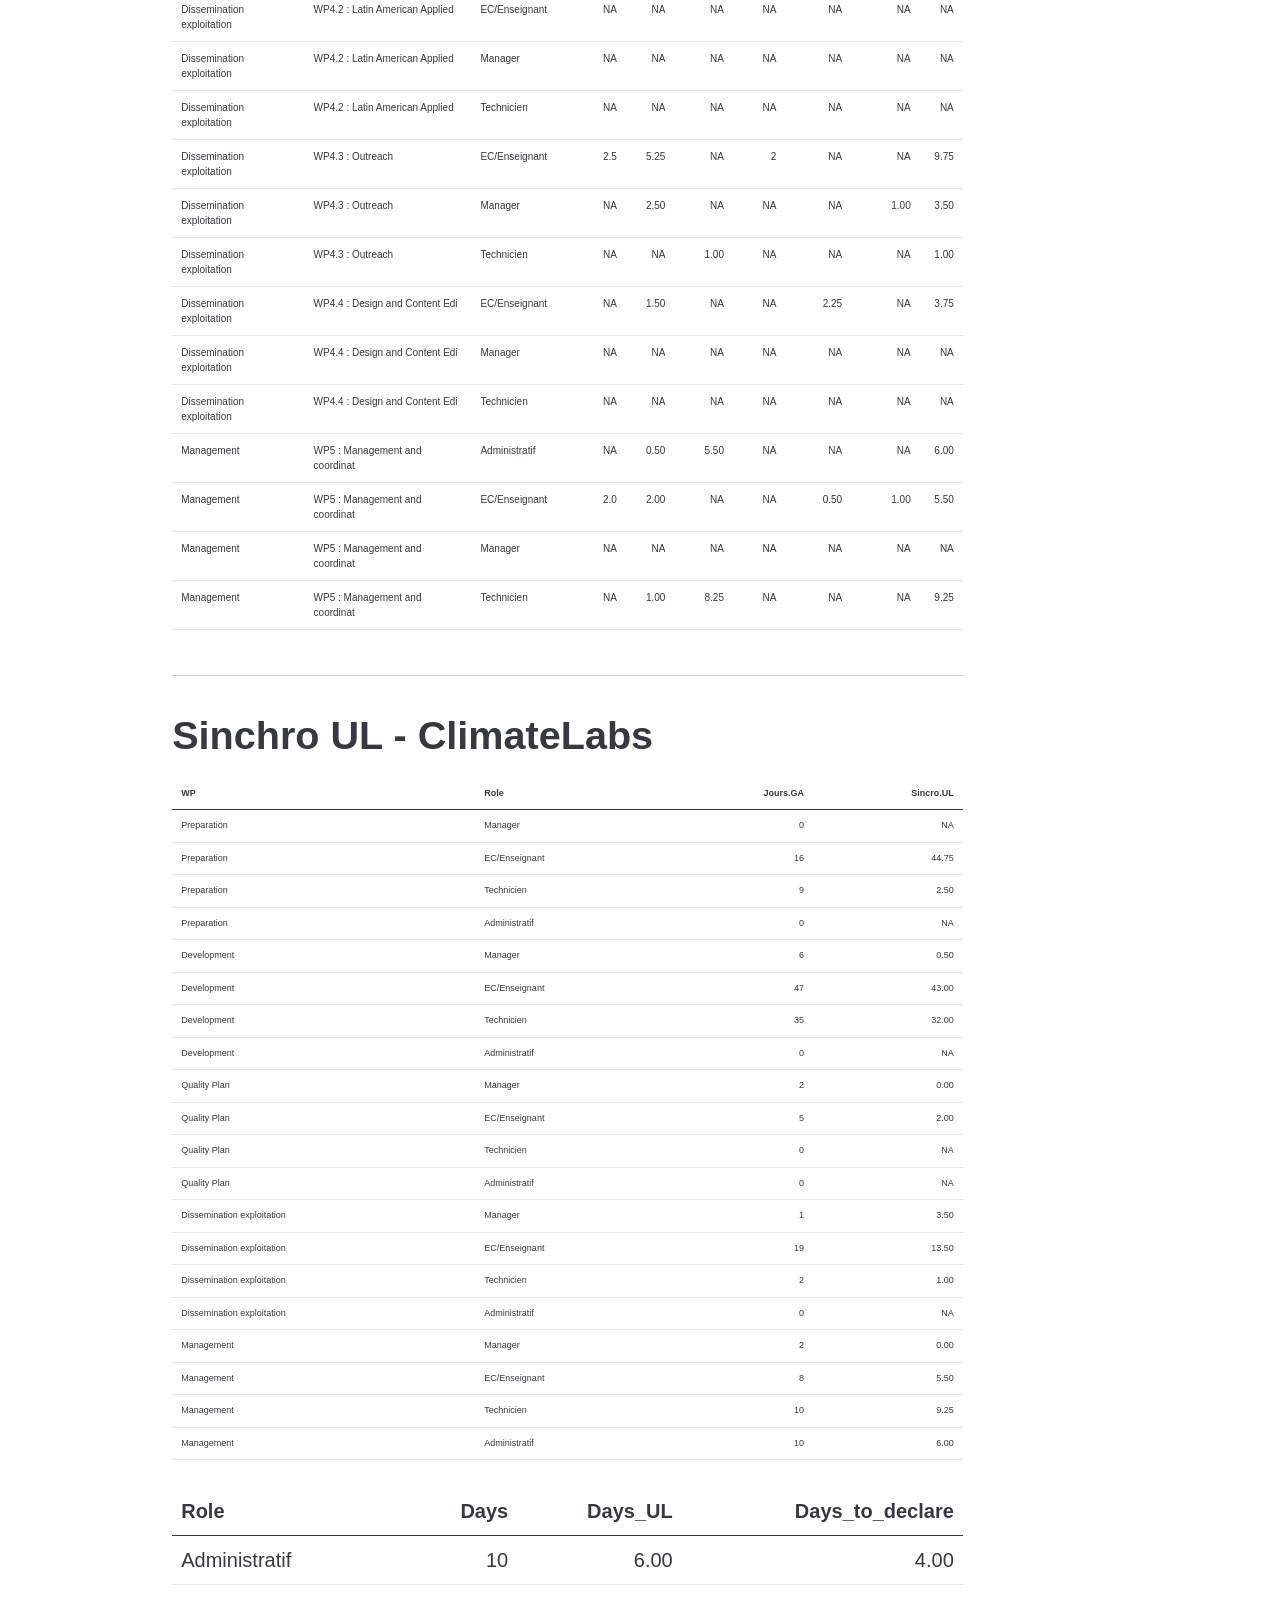
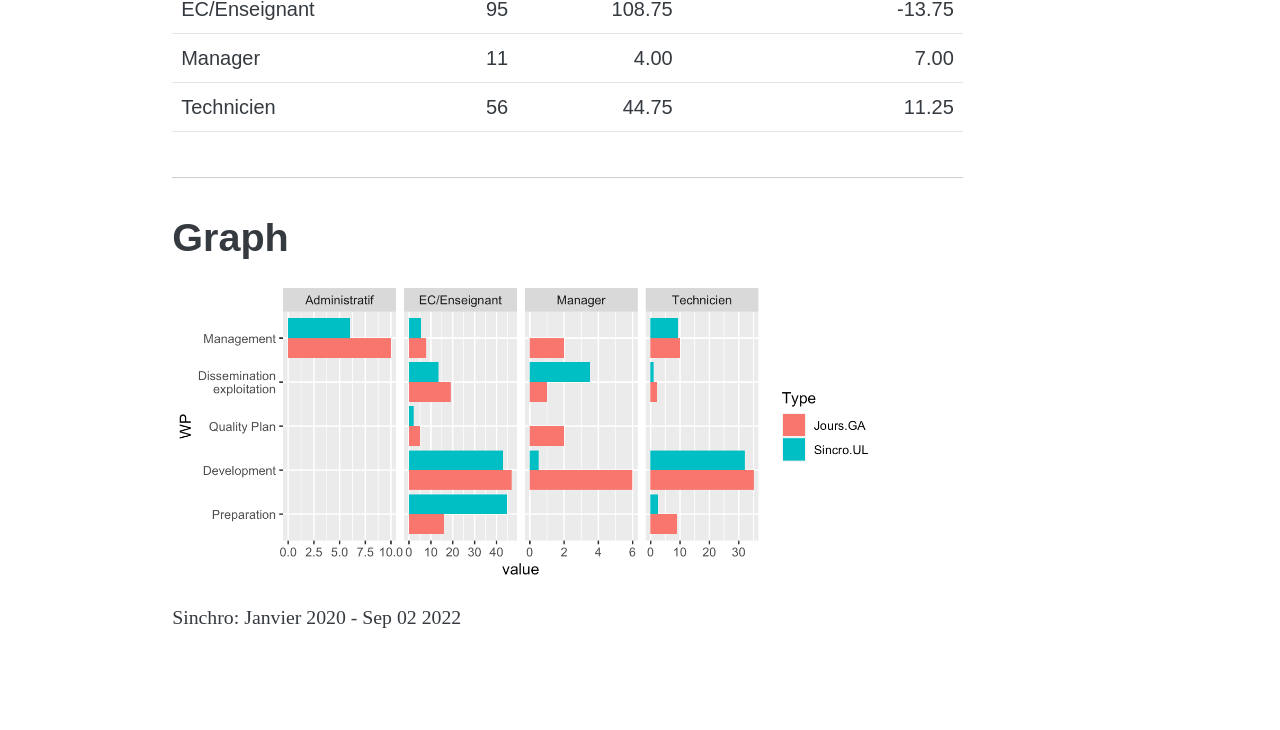
==== commit 7fc73c8b: "putting selfcontained" ====
--- a/admin.html
+++ b/admin.html
@@ -18,20 +18,2638 @@
 </style>
 
 
-<script src="admin_files/libs/clipboard/clipboard.min.js"></script>
-<script src="admin_files/libs/quarto-html/quarto.js"></script>
-<script src="admin_files/libs/quarto-html/popper.min.js"></script>
-<script src="admin_files/libs/quarto-html/tippy.umd.min.js"></script>
-<script src="admin_files/libs/quarto-html/anchor.min.js"></script>
-<link href="admin_files/libs/quarto-html/tippy.css" rel="stylesheet">
-<link href="admin_files/libs/quarto-html/quarto-syntax-highlighting.css" rel="stylesheet" id="quarto-text-highlighting-styles">
-<script src="admin_files/libs/bootstrap/bootstrap.min.js"></script>
-<link href="admin_files/libs/bootstrap/bootstrap-icons.css" rel="stylesheet">
-<link href="admin_files/libs/bootstrap/bootstrap.min.css" rel="stylesheet" id="quarto-bootstrap" data-mode="light">
+<script>/*!
+ * clipboard.js v2.0.10
+ * https://clipboardjs.com/
+ *
+ * Licensed MIT © Zeno Rocha
+ */
+!function(t,e){"object"==typeof exports&&"object"==typeof module?module.exports=e():"function"==typeof define&&define.amd?define([],e):"object"==typeof exports?exports.ClipboardJS=e():t.ClipboardJS=e()}(this,function(){return n={686:function(t,e,n){"use strict";n.d(e,{default:function(){return o}});var e=n(279),i=n.n(e),e=n(370),u=n.n(e),e=n(817),c=n.n(e);function a(t){try{return document.execCommand(t)}catch(t){return}}var f=function(t){t=c()(t);return a("cut"),t};var l=function(t){var e,n,o,r=1<arguments.length&&void 0!==arguments[1]?arguments[1]:{container:document.body},i="";return"string"==typeof t?(e=t,n="rtl"===document.documentElement.getAttribute("dir"),(o=document.createElement("textarea")).style.fontSize="12pt",o.style.border="0",o.style.padding="0",o.style.margin="0",o.style.position="absolute",o.style[n?"right":"left"]="-9999px",n=window.pageYOffset||document.documentElement.scrollTop,o.style.top="".concat(n,"px"),o.setAttribute("readonly",""),o.value=e,o=o,r.container.appendChild(o),i=c()(o),a("copy"),o.remove()):(i=c()(t),a("copy")),i};function r(t){return(r="function"==typeof Symbol&&"symbol"==typeof Symbol.iterator?function(t){return typeof t}:function(t){return t&&"function"==typeof Symbol&&t.constructor===Symbol&&t!==Symbol.prototype?"symbol":typeof t})(t)}var s=function(){var t=0<arguments.length&&void 0!==arguments[0]?arguments[0]:{},e=t.action,n=void 0===e?"copy":e,o=t.container,e=t.target,t=t.text;if("copy"!==n&&"cut"!==n)throw new Error('Invalid "action" value, use either "copy" or "cut"');if(void 0!==e){if(!e||"object"!==r(e)||1!==e.nodeType)throw new Error('Invalid "target" value, use a valid Element');if("copy"===n&&e.hasAttribute("disabled"))throw new Error('Invalid "target" attribute. Please use "readonly" instead of "disabled" attribute');if("cut"===n&&(e.hasAttribute("readonly")||e.hasAttribute("disabled")))throw new Error('Invalid "target" attribute. You can\'t cut text from elements with "readonly" or "disabled" attributes')}return t?l(t,{container:o}):e?"cut"===n?f(e):l(e,{container:o}):void 0};function p(t){return(p="function"==typeof Symbol&&"symbol"==typeof Symbol.iterator?function(t){return typeof t}:function(t){return t&&"function"==typeof Symbol&&t.constructor===Symbol&&t!==Symbol.prototype?"symbol":typeof t})(t)}function d(t,e){for(var n=0;n<e.length;n++){var o=e[n];o.enumerable=o.enumerable||!1,o.configurable=!0,"value"in o&&(o.writable=!0),Object.defineProperty(t,o.key,o)}}function y(t,e){return(y=Object.setPrototypeOf||function(t,e){return t.__proto__=e,t})(t,e)}function h(n){var o=function(){if("undefined"==typeof Reflect||!Reflect.construct)return!1;if(Reflect.construct.sham)return!1;if("function"==typeof Proxy)return!0;try{return Date.prototype.toString.call(Reflect.construct(Date,[],function(){})),!0}catch(t){return!1}}();return function(){var t,e=m(n);return t=o?(t=m(this).constructor,Reflect.construct(e,arguments,t)):e.apply(this,arguments),e=this,!(t=t)||"object"!==p(t)&&"function"!=typeof t?function(t){if(void 0!==t)return t;throw new ReferenceError("this hasn't been initialised - super() hasn't been called")}(e):t}}function m(t){return(m=Object.setPrototypeOf?Object.getPrototypeOf:function(t){return t.__proto__||Object.getPrototypeOf(t)})(t)}function v(t,e){t="data-clipboard-".concat(t);if(e.hasAttribute(t))return e.getAttribute(t)}var o=function(){!function(t,e){if("function"!=typeof e&&null!==e)throw new TypeError("Super expression must either be null or a function");t.prototype=Object.create(e&&e.prototype,{constructor:{value:t,writable:!0,configurable:!0}}),e&&y(t,e)}(r,i());var t,e,n,o=h(r);function r(t,e){var n;return function(t){if(!(t instanceof r))throw new TypeError("Cannot call a class as a function")}(this),(n=o.call(this)).resolveOptions(e),n.listenClick(t),n}return t=r,n=[{key:"copy",value:function(t){var e=1<arguments.length&&void 0!==arguments[1]?arguments[1]:{container:document.body};return l(t,e)}},{key:"cut",value:function(t){return f(t)}},{key:"isSupported",value:function(){var t=0<arguments.length&&void 0!==arguments[0]?arguments[0]:["copy","cut"],t="string"==typeof t?[t]:t,e=!!document.queryCommandSupported;return t.forEach(function(t){e=e&&!!document.queryCommandSupported(t)}),e}}],(e=[{key:"resolveOptions",value:function(){var t=0<arguments.length&&void 0!==arguments[0]?arguments[0]:{};this.action="function"==typeof t.action?t.action:this.defaultAction,this.target="function"==typeof t.target?t.target:this.defaultTarget,this.text="function"==typeof t.text?t.text:this.defaultText,this.container="object"===p(t.container)?t.container:document.body}},{key:"listenClick",value:function(t){var e=this;this.listener=u()(t,"click",function(t){return e.onClick(t)})}},{key:"onClick",value:function(t){var e=t.delegateTarget||t.currentTarget,n=this.action(e)||"copy",t=s({action:n,container:this.container,target:this.target(e),text:this.text(e)});this.emit(t?"success":"error",{action:n,text:t,trigger:e,clearSelection:function(){e&&e.focus(),document.activeElement.blur(),window.getSelection().removeAllRanges()}})}},{key:"defaultAction",value:function(t){return v("action",t)}},{key:"defaultTarget",value:function(t){t=v("target",t);if(t)return document.querySelector(t)}},{key:"defaultText",value:function(t){return v("text",t)}},{key:"destroy",value:function(){this.listener.destroy()}}])&&d(t.prototype,e),n&&d(t,n),r}()},828:function(t){var e;"undefined"==typeof Element||Element.prototype.matches||((e=Element.prototype).matches=e.matchesSelector||e.mozMatchesSelector||e.msMatchesSelector||e.oMatchesSelector||e.webkitMatchesSelector),t.exports=function(t,e){for(;t&&9!==t.nodeType;){if("function"==typeof t.matches&&t.matches(e))return t;t=t.parentNode}}},438:function(t,e,n){var u=n(828);function i(t,e,n,o,r){var i=function(e,n,t,o){return function(t){t.delegateTarget=u(t.target,n),t.delegateTarget&&o.call(e,t)}}.apply(this,arguments);return t.addEventListener(n,i,r),{destroy:function(){t.removeEventListener(n,i,r)}}}t.exports=function(t,e,n,o,r){return"function"==typeof t.addEventListener?i.apply(null,arguments):"function"==typeof n?i.bind(null,document).apply(null,arguments):("string"==typeof t&&(t=document.querySelectorAll(t)),Array.prototype.map.call(t,function(t){return i(t,e,n,o,r)}))}},879:function(t,n){n.node=function(t){return void 0!==t&&t instanceof HTMLElement&&1===t.nodeType},n.nodeList=function(t){var e=Object.prototype.toString.call(t);return void 0!==t&&("[object NodeList]"===e||"[object HTMLCollection]"===e)&&"length"in t&&(0===t.length||n.node(t[0]))},n.string=function(t){return"string"==typeof t||t instanceof String},n.fn=function(t){return"[object Function]"===Object.prototype.toString.call(t)}},370:function(t,e,n){var f=n(879),l=n(438);t.exports=function(t,e,n){if(!t&&!e&&!n)throw new Error("Missing required arguments");if(!f.string(e))throw new TypeError("Second argument must be a String");if(!f.fn(n))throw new TypeError("Third argument must be a Function");if(f.node(t))return c=e,a=n,(u=t).addEventListener(c,a),{destroy:function(){u.removeEventListener(c,a)}};if(f.nodeList(t))return o=t,r=e,i=n,Array.prototype.forEach.call(o,function(t){t.addEventListener(r,i)}),{destroy:function(){Array.prototype.forEach.call(o,function(t){t.removeEventListener(r,i)})}};if(f.string(t))return t=t,e=e,n=n,l(document.body,t,e,n);throw new TypeError("First argument must be a String, HTMLElement, HTMLCollection, or NodeList");var o,r,i,u,c,a}},817:function(t){t.exports=function(t){var e,n="SELECT"===t.nodeName?(t.focus(),t.value):"INPUT"===t.nodeName||"TEXTAREA"===t.nodeName?((e=t.hasAttribute("readonly"))||t.setAttribute("readonly",""),t.select(),t.setSelectionRange(0,t.value.length),e||t.removeAttribute("readonly"),t.value):(t.hasAttribute("contenteditable")&&t.focus(),n=window.getSelection(),(e=document.createRange()).selectNodeContents(t),n.removeAllRanges(),n.addRange(e),n.toString());return n}},279:function(t){function e(){}e.prototype={on:function(t,e,n){var o=this.e||(this.e={});return(o[t]||(o[t]=[])).push({fn:e,ctx:n}),this},once:function(t,e,n){var o=this;function r(){o.off(t,r),e.apply(n,arguments)}return r._=e,this.on(t,r,n)},emit:function(t){for(var e=[].slice.call(arguments,1),n=((this.e||(this.e={}))[t]||[]).slice(),o=0,r=n.length;o<r;o++)n[o].fn.apply(n[o].ctx,e);return this},off:function(t,e){var n=this.e||(this.e={}),o=n[t],r=[];if(o&&e)for(var i=0,u=o.length;i<u;i++)o[i].fn!==e&&o[i].fn._!==e&&r.push(o[i]);return r.length?n[t]=r:delete n[t],this}},t.exports=e,t.exports.TinyEmitter=e}},r={},o.n=function(t){var e=t&&t.__esModule?function(){return t.default}:function(){return t};return o.d(e,{a:e}),e},o.d=function(t,e){for(var n in e)o.o(e,n)&&!o.o(t,n)&&Object.defineProperty(t,n,{enumerable:!0,get:e[n]})},o.o=function(t,e){return Object.prototype.hasOwnProperty.call(t,e)},o(686).default;function o(t){if(r[t])return r[t].exports;var e=r[t]={exports:{}};return n[t](e,e.exports,o),e.exports}var n,r});</script>
+<script>const sectionChanged = new CustomEvent("quarto-sectionChanged", {
+  detail: {},
+  bubbles: true,
+  cancelable: false,
+  composed: false,
+});
+
+window.document.addEventListener("DOMContentLoaded", function (_event) {
+  const tocEl = window.document.querySelector('nav[role="doc-toc"]');
+  const sidebarEl = window.document.getElementById("quarto-sidebar");
+  const leftTocEl = window.document.getElementById("quarto-sidebar-toc-left");
+  const marginSidebarEl = window.document.getElementById(
+    "quarto-margin-sidebar"
+  );
+  // function to determine whether the element has a previous sibling that is active
+  const prevSiblingIsActiveLink = (el) => {
+    const sibling = el.previousElementSibling;
+    if (sibling && sibling.tagName === "A") {
+      return sibling.classList.contains("active");
+    } else {
+      return false;
+    }
+  };
+
+  // fire slideEnter for bootstrap tab activations (for htmlwidget resize behavior)
+  function fireSlideEnter(e) {
+    const event = window.document.createEvent("Event");
+    event.initEvent("slideenter", true, true);
+    window.document.dispatchEvent(event);
+  }
+  const tabs = window.document.querySelectorAll('a[data-bs-toggle="tab"]');
+  tabs.forEach((tab) => {
+    tab.addEventListener("shown.bs.tab", fireSlideEnter);
+  });
+
+  // Track scrolling and mark TOC links as active
+  // get table of contents and sidebar (bail if we don't have at least one)
+  const tocLinks = tocEl
+    ? [...tocEl.querySelectorAll("a[data-scroll-target]")]
+    : [];
+  const makeActive = (link) => tocLinks[link].classList.add("active");
+  const removeActive = (link) => tocLinks[link].classList.remove("active");
+  const removeAllActive = () =>
+    [...Array(tocLinks.length).keys()].forEach((link) => removeActive(link));
+
+  // activate the anchor for a section associated with this TOC entry
+  tocLinks.forEach((link) => {
+    link.addEventListener("click", () => {
+      if (link.href.indexOf("#") !== -1) {
+        const anchor = link.href.split("#")[1];
+        const heading = window.document.querySelector(
+          `[data-anchor-id=${anchor}]`
+        );
+        if (heading) {
+          // Add the class
+          heading.classList.add("reveal-anchorjs-link");
+
+          // function to show the anchor
+          const handleMouseout = () => {
+            heading.classList.remove("reveal-anchorjs-link");
+            heading.removeEventListener("mouseout", handleMouseout);
+          };
+
+          // add a function to clear the anchor when the user mouses out of it
+          heading.addEventListener("mouseout", handleMouseout);
+        }
+      }
+    });
+  });
+
+  const sections = tocLinks.map((link) => {
+    const target = link.getAttribute("data-scroll-target");
+    if (target.startsWith("#")) {
+      return window.document.getElementById(decodeURI(`${target.slice(1)}`));
+    } else {
+      return window.document.querySelector(decodeURI(`${target}`));
+    }
+  });
+
+  const sectionMargin = 200;
+  let currentActive = 0;
+  // track whether we've initialized state the first time
+  let init = false;
+
+  const updateActiveLink = () => {
+    // The index from bottom to top (e.g. reversed list)
+    let sectionIndex = -1;
+    if (
+      window.innerHeight + window.pageYOffset >=
+      window.document.body.offsetHeight
+    ) {
+      sectionIndex = 0;
+    } else {
+      sectionIndex = [...sections].reverse().findIndex((section) => {
+        if (section) {
+          return window.pageYOffset >= section.offsetTop - sectionMargin;
+        } else {
+          return false;
+        }
+      });
+    }
+    if (sectionIndex > -1) {
+      const current = sections.length - sectionIndex - 1;
+      if (current !== currentActive) {
+        removeAllActive();
+        currentActive = current;
+        makeActive(current);
+        if (init) {
+          window.dispatchEvent(sectionChanged);
+        }
+        init = true;
+      }
+    }
+  };
+
+  const inHiddenRegion = (top, bottom, hiddenRegions) => {
+    for (const region of hiddenRegions) {
+      if (top <= region.bottom && bottom >= region.top) {
+        return true;
+      }
+    }
+    return false;
+  };
+
+  const categorySelector = "header.quarto-title-block .quarto-category";
+  const activateCategories = (href) => {
+    // Find any categories
+    // Surround them with a link pointing back to:
+    // #category=Authoring
+    try {
+      const categoryEls = window.document.querySelectorAll(categorySelector);
+      for (const categoryEl of categoryEls) {
+        const categoryText = categoryEl.textContent;
+        if (categoryText) {
+          const link = `${href}#category=${encodeURIComponent(categoryText)}`;
+          const linkEl = window.document.createElement("a");
+          linkEl.setAttribute("href", link);
+          for (const child of categoryEl.childNodes) {
+            linkEl.append(child);
+          }
+          categoryEl.appendChild(linkEl);
+        }
+      }
+    } catch {
+      // Ignore errors
+    }
+  };
+  function hasTitleCategories() {
+    return window.document.querySelector(categorySelector) !== null;
+  }
+
+  function offsetRelativeUrl(url) {
+    const offset = getMeta("quarto:offset");
+    return offset ? offset + url : url;
+  }
+
+  function offsetAbsoluteUrl(url) {
+    const offset = getMeta("quarto:offset");
+    const baseUrl = new URL(offset, window.location);
+
+    const projRelativeUrl = url.replace(baseUrl, "");
+    if (projRelativeUrl.startsWith("/")) {
+      return projRelativeUrl;
+    } else {
+      return "/" + projRelativeUrl;
+    }
+  }
+
+  // read a meta tag value
+  function getMeta(metaName) {
+    const metas = window.document.getElementsByTagName("meta");
+    for (let i = 0; i < metas.length; i++) {
+      if (metas[i].getAttribute("name") === metaName) {
+        return metas[i].getAttribute("content");
+      }
+    }
+    return "";
+  }
+
+  async function findAndActivateCategories() {
+    const currentPagePath = offsetAbsoluteUrl(window.location.href);
+    const response = await fetch(offsetRelativeUrl("listings.json"));
+    if (response.status == 200) {
+      return response.json().then(function (listingPaths) {
+        const listingHrefs = [];
+        for (const listingPath of listingPaths) {
+          const pathWithoutLeadingSlash = listingPath.listing.substring(1);
+          for (const item of listingPath.items) {
+            if (
+              item === currentPagePath ||
+              item === currentPagePath + "index.html"
+            ) {
+              // Resolve this path against the offset to be sure
+              // we already are using the correct path to the listing
+              // (this adjusts the listing urls to be rooted against
+              // whatever root the page is actually running against)
+              const relative = offsetRelativeUrl(pathWithoutLeadingSlash);
+              const baseUrl = window.location;
+              const resolvedPath = new URL(relative, baseUrl);
+              listingHrefs.push(resolvedPath.pathname);
+              break;
+            }
+          }
+        }
+
+        // Look up the tree for a nearby linting and use that if we find one
+        const nearestListing = findNearestParentListing(
+          offsetAbsoluteUrl(window.location.pathname),
+          listingHrefs
+        );
+        if (nearestListing) {
+          activateCategories(nearestListing);
+        } else {
+          // See if the referrer is a listing page for this item
+          const referredRelativePath = offsetAbsoluteUrl(document.referrer);
+          const referrerListing = listingHrefs.find((listingHref) => {
+            const isListingReferrer =
+              listingHref === referredRelativePath ||
+              listingHref === referredRelativePath + "index.html";
+            return isListingReferrer;
+          });
+
+          if (referrerListing) {
+            // Try to use the referrer if possible
+            activateCategories(referrerListing);
+          } else if (listingHrefs.length > 0) {
+            // Otherwise, just fall back to the first listing
+            activateCategories(listingHrefs[0]);
+          }
+        }
+      });
+    }
+  }
+  if (hasTitleCategories()) {
+    findAndActivateCategories();
+  }
+
+  const findNearestParentListing = (href, listingHrefs) => {
+    if (!href || !listingHrefs) {
+      return undefined;
+    }
+    // Look up the tree for a nearby linting and use that if we find one
+    const relativeParts = href.substring(1).split("/");
+    while (relativeParts.length > 0) {
+      const path = relativeParts.join("/");
+      for (const listingHref of listingHrefs) {
+        if (listingHref.startsWith(path)) {
+          return listingHref;
+        }
+      }
+      relativeParts.pop();
+    }
+
+    return undefined;
+  };
+
+  const manageSidebarVisiblity = (el, placeholderDescriptor) => {
+    let isVisible = true;
+
+    return (hiddenRegions) => {
+      if (el === null) {
+        return;
+      }
+
+      // Find the last element of the TOC
+      const lastChildEl = el.lastElementChild;
+
+      if (lastChildEl) {
+        // Find the top and bottom o the element that is being managed
+        const elTop = el.offsetTop;
+        const elBottom =
+          elTop + lastChildEl.offsetTop + lastChildEl.offsetHeight;
+
+        // Converts the sidebar to a menu
+        const convertToMenu = () => {
+          for (const child of el.children) {
+            child.style.opacity = 0;
+            child.style.display = "none";
+          }
+
+          const toggleContainer = window.document.createElement("div");
+          toggleContainer.style.width = "100%";
+          toggleContainer.classList.add("zindex-over-content");
+          toggleContainer.classList.add("quarto-sidebar-toggle");
+          toggleContainer.classList.add("headroom-target"); // Marks this to be managed by headeroom
+          toggleContainer.id = placeholderDescriptor.id;
+          toggleContainer.style.position = "fixed";
+
+          const toggleIcon = window.document.createElement("i");
+          toggleIcon.classList.add("quarto-sidebar-toggle-icon");
+          toggleIcon.classList.add("bi");
+          toggleIcon.classList.add("bi-caret-down-fill");
+
+          const toggleTitle = window.document.createElement("div");
+          const titleEl = window.document.body.querySelector(
+            placeholderDescriptor.titleSelector
+          );
+          if (titleEl) {
+            toggleTitle.append(titleEl.innerText, toggleIcon);
+          }
+          toggleTitle.classList.add("zindex-over-content");
+          toggleTitle.classList.add("quarto-sidebar-toggle-title");
+          toggleContainer.append(toggleTitle);
+
+          const toggleContents = window.document.createElement("div");
+          toggleContents.classList = el.classList;
+          toggleContents.classList.add("zindex-over-content");
+          toggleContents.classList.add("quarto-sidebar-toggle-contents");
+          for (const child of el.children) {
+            if (child.id === "toc-title") {
+              continue;
+            }
+
+            const clone = child.cloneNode(true);
+            clone.style.opacity = 1;
+            clone.style.display = null;
+            toggleContents.append(clone);
+          }
+          toggleContents.style.height = "0px";
+          toggleContainer.append(toggleContents);
+          el.parentElement.prepend(toggleContainer);
+
+          // Process clicks
+          let tocShowing = false;
+          // Allow the caller to control whether this is dismissed
+          // when it is clicked (e.g. sidebar navigation supports
+          // opening and closing the nav tree, so don't dismiss on click)
+          const clickEl = placeholderDescriptor.dismissOnClick
+            ? toggleContainer
+            : toggleTitle;
+
+          const closeToggle = () => {
+            if (tocShowing) {
+              toggleContainer.classList.remove("expanded");
+              toggleContents.style.height = "0px";
+              tocShowing = false;
+            }
+          };
+
+          const positionToggle = () => {
+            // position the element (top left of parent, same width as parent)
+            const elRect = el.getBoundingClientRect();
+            toggleContainer.style.left = `${elRect.left}px`;
+            toggleContainer.style.top = `${elRect.top}px`;
+            toggleContainer.style.width = `${elRect.width}px`;
+          };
+
+          // Get rid of any expanded toggle if the user scrolls
+          window.document.addEventListener(
+            "scroll",
+            throttle(() => {
+              closeToggle();
+            }, 50)
+          );
+
+          // Handle positioning of the toggle
+          window.addEventListener(
+            "resize",
+            throttle(() => {
+              positionToggle();
+            }, 50)
+          );
+          positionToggle();
+
+          // Process the click
+          clickEl.onclick = () => {
+            if (!tocShowing) {
+              toggleContainer.classList.add("expanded");
+              toggleContents.style.height = null;
+              tocShowing = true;
+            } else {
+              closeToggle();
+            }
+          };
+        };
+
+        // Converts a sidebar from a menu back to a sidebar
+        const convertToSidebar = () => {
+          for (const child of el.children) {
+            child.style.opacity = 1;
+            clone.style.display = null;
+          }
+
+          const placeholderEl = window.document.getElementById(
+            placeholderDescriptor.id
+          );
+          if (placeholderEl) {
+            placeholderEl.remove();
+          }
+
+          el.classList.remove("rollup");
+        };
+
+        if (isReaderMode()) {
+          convertToMenu();
+          isVisible = false;
+        } else {
+          if (!isVisible) {
+            // If the element is current not visible reveal if there are
+            // no conflicts with overlay regions
+            if (!inHiddenRegion(elTop, elBottom, hiddenRegions)) {
+              convertToSidebar();
+              isVisible = true;
+            }
+          } else {
+            // If the element is visible, hide it if it conflicts with overlay regions
+            // and insert a placeholder toggle (or if we're in reader mode)
+            if (inHiddenRegion(elTop, elBottom, hiddenRegions)) {
+              convertToMenu();
+              isVisible = false;
+            }
+          }
+        }
+      }
+    };
+  };
+
+  // Find any conflicting margin elements and add margins to the
+  // top to prevent overlap
+  const marginChildren = window.document.querySelectorAll(
+    ".column-margin.column-container > * "
+  );
+  let lastBottom = 0;
+  for (const marginChild of marginChildren) {
+    const top = marginChild.getBoundingClientRect().top;
+    if (top < lastBottom) {
+      const margin = lastBottom - top;
+      marginChild.style.marginTop = `${margin}px`;
+    }
+    const styles = window.getComputedStyle(marginChild);
+    const marginTop = parseFloat(styles["marginTop"]);
+
+    lastBottom = top + marginChild.getBoundingClientRect().height + marginTop;
+  }
+
+  // Manage the visibility of the toc and the sidebar
+  const marginScrollVisibility = manageSidebarVisiblity(marginSidebarEl, {
+    id: "quarto-toc-toggle",
+    titleSelector: "#toc-title",
+    dismissOnClick: true,
+  });
+  const sidebarScrollVisiblity = manageSidebarVisiblity(sidebarEl, {
+    id: "quarto-sidebarnav-toggle",
+    titleSelector: ".title",
+    dismissOnClick: false,
+  });
+  let tocLeftScrollVisibility;
+  if (leftTocEl) {
+    tocLeftScrollVisibility = manageSidebarVisiblity(leftTocEl, {
+      id: "quarto-lefttoc-toggle",
+      titleSelector: "#toc-title",
+      dismissOnClick: true,
+    });
+  }
+
+  // Find the first element that uses formatting in special columns
+  const conflictingEls = window.document.body.querySelectorAll(
+    '[class^="column-"], [class*=" column-"], aside, [class*="margin-caption"], [class*=" margin-caption"], [class*="margin-ref"], [class*=" margin-ref"]'
+  );
+
+  // Filter all the possibly conflicting elements into ones
+  // the do conflict on the left or ride side
+  const arrConflictingEls = Array.from(conflictingEls);
+  const leftSideConflictEls = arrConflictingEls.filter((el) => {
+    if (el.tagName === "ASIDE") {
+      return false;
+    }
+    return Array.from(el.classList).find((className) => {
+      return (
+        className !== "column-body" &&
+        className.startsWith("column-") &&
+        !className.endsWith("right") &&
+        !className.endsWith("container") &&
+        className !== "column-margin"
+      );
+    });
+  });
+  const rightSideConflictEls = arrConflictingEls.filter((el) => {
+    if (el.tagName === "ASIDE") {
+      return true;
+    }
+
+    const hasMarginCaption = Array.from(el.classList).find((className) => {
+      return className == "margin-caption";
+    });
+    if (hasMarginCaption) {
+      return true;
+    }
+
+    return Array.from(el.classList).find((className) => {
+      return (
+        className !== "column-body" &&
+        !className.endsWith("container") &&
+        className.startsWith("column-") &&
+        !className.endsWith("left")
+      );
+    });
+  });
+
+  const kOverlapPaddingSize = 10;
+  function toRegions(els) {
+    return els.map((el) => {
+      const top =
+        el.getBoundingClientRect().top +
+        document.documentElement.scrollTop -
+        kOverlapPaddingSize;
+      return {
+        top,
+        bottom: top + el.scrollHeight + 2 * kOverlapPaddingSize,
+      };
+    });
+  }
+
+  const hideOverlappedSidebars = () => {
+    marginScrollVisibility(toRegions(rightSideConflictEls));
+    sidebarScrollVisiblity(toRegions(leftSideConflictEls));
+    if (tocLeftScrollVisibility) {
+      tocLeftScrollVisibility(toRegions(leftSideConflictEls));
+    }
+  };
+
+  window.quartoToggleReader = () => {
+    // Applies a slow class (or removes it)
+    // to update the transition speed
+    const slowTransition = (slow) => {
+      const manageTransition = (id, slow) => {
+        const el = document.getElementById(id);
+        if (el) {
+          if (slow) {
+            el.classList.add("slow");
+          } else {
+            el.classList.remove("slow");
+          }
+        }
+      };
+
+      manageTransition("TOC", slow);
+      manageTransition("quarto-sidebar", slow);
+    };
+
+    const readerMode = !isReaderMode();
+    setReaderModeValue(readerMode);
+
+    // If we're entering reader mode, slow the transition
+    if (readerMode) {
+      slowTransition(readerMode);
+    }
+    highlightReaderToggle(readerMode);
+    hideOverlappedSidebars();
+
+    // If we're exiting reader mode, restore the non-slow transition
+    if (!readerMode) {
+      slowTransition(!readerMode);
+    }
+  };
+
+  const highlightReaderToggle = (readerMode) => {
+    const els = document.querySelectorAll(".quarto-reader-toggle");
+    if (els) {
+      els.forEach((el) => {
+        if (readerMode) {
+          el.classList.add("reader");
+        } else {
+          el.classList.remove("reader");
+        }
+      });
+    }
+  };
+
+  const setReaderModeValue = (val) => {
+    if (window.location.protocol !== "file:") {
+      window.localStorage.setItem("quarto-reader-mode", val);
+    } else {
+      localReaderMode = val;
+    }
+  };
+
+  const isReaderMode = () => {
+    if (window.location.protocol !== "file:") {
+      return window.localStorage.getItem("quarto-reader-mode") === "true";
+    } else {
+      return localReaderMode;
+    }
+  };
+  let localReaderMode = null;
+
+  // Walk the TOC and collapse/expand nodes
+  // Nodes are expanded if:
+  // - they are top level
+  // - they have children that are 'active' links
+  // - they are directly below an link that is 'active'
+  const walk = (el, depth) => {
+    // Tick depth when we enter a UL
+    if (el.tagName === "UL") {
+      depth = depth + 1;
+    }
+
+    // It this is active link
+    let isActiveNode = false;
+    if (el.tagName === "A" && el.classList.contains("active")) {
+      isActiveNode = true;
+    }
+
+    // See if there is an active child to this element
+    let hasActiveChild = false;
+    for (child of el.children) {
+      hasActiveChild = walk(child, depth) || hasActiveChild;
+    }
+
+    // Process the collapse state if this is an UL
+    if (el.tagName === "UL") {
+      if (depth === 1 || hasActiveChild || prevSiblingIsActiveLink(el)) {
+        el.classList.remove("collapse");
+      } else {
+        el.classList.add("collapse");
+      }
+
+      // untick depth when we leave a UL
+      depth = depth - 1;
+    }
+    return hasActiveChild || isActiveNode;
+  };
+
+  // walk the TOC and expand / collapse any items that should be shown
+
+  if (tocEl) {
+    walk(tocEl, 0);
+    updateActiveLink();
+  }
+
+  // Throttle the scroll event and walk peridiocally
+  window.document.addEventListener(
+    "scroll",
+    throttle(() => {
+      if (tocEl) {
+        updateActiveLink();
+        walk(tocEl, 0);
+      }
+      if (!isReaderMode()) {
+        hideOverlappedSidebars();
+      }
+    }, 5)
+  );
+  window.addEventListener(
+    "resize",
+    throttle(() => {
+      if (!isReaderMode()) {
+        hideOverlappedSidebars();
+      }
+    }, 10)
+  );
+  hideOverlappedSidebars();
+  highlightReaderToggle(isReaderMode());
+});
+
+function throttle(func, wait) {
+  let waiting = false;
+  return function () {
+    if (!waiting) {
+      func.apply(this, arguments);
+      waiting = true;
+      setTimeout(function () {
+        waiting = false;
+      }, wait);
+    }
+  };
+}
+</script>
+<script>/**
+ * @popperjs/core v2.11.4 - MIT License
+ */
+
+!function(e,t){"object"==typeof exports&&"undefined"!=typeof module?t(exports):"function"==typeof define&&define.amd?define(["exports"],t):t((e="undefined"!=typeof globalThis?globalThis:e||self).Popper={})}(this,(function(e){"use strict";function t(e){if(null==e)return window;if("[object Window]"!==e.toString()){var t=e.ownerDocument;return t&&t.defaultView||window}return e}function n(e){return e instanceof t(e).Element||e instanceof Element}function r(e){return e instanceof t(e).HTMLElement||e instanceof HTMLElement}function o(e){return"undefined"!=typeof ShadowRoot&&(e instanceof t(e).ShadowRoot||e instanceof ShadowRoot)}var i=Math.max,a=Math.min,s=Math.round;function f(e,t){void 0===t&&(t=!1);var n=e.getBoundingClientRect(),o=1,i=1;if(r(e)&&t){var a=e.offsetHeight,f=e.offsetWidth;f>0&&(o=s(n.width)/f||1),a>0&&(i=s(n.height)/a||1)}return{width:n.width/o,height:n.height/i,top:n.top/i,right:n.right/o,bottom:n.bottom/i,left:n.left/o,x:n.left/o,y:n.top/i}}function c(e){var n=t(e);return{scrollLeft:n.pageXOffset,scrollTop:n.pageYOffset}}function p(e){return e?(e.nodeName||"").toLowerCase():null}function u(e){return((n(e)?e.ownerDocument:e.document)||window.document).documentElement}function l(e){return f(u(e)).left+c(e).scrollLeft}function d(e){return t(e).getComputedStyle(e)}function h(e){var t=d(e),n=t.overflow,r=t.overflowX,o=t.overflowY;return/auto|scroll|overlay|hidden/.test(n+o+r)}function m(e,n,o){void 0===o&&(o=!1);var i,a,d=r(n),m=r(n)&&function(e){var t=e.getBoundingClientRect(),n=s(t.width)/e.offsetWidth||1,r=s(t.height)/e.offsetHeight||1;return 1!==n||1!==r}(n),v=u(n),g=f(e,m),y={scrollLeft:0,scrollTop:0},b={x:0,y:0};return(d||!d&&!o)&&(("body"!==p(n)||h(v))&&(y=(i=n)!==t(i)&&r(i)?{scrollLeft:(a=i).scrollLeft,scrollTop:a.scrollTop}:c(i)),r(n)?((b=f(n,!0)).x+=n.clientLeft,b.y+=n.clientTop):v&&(b.x=l(v))),{x:g.left+y.scrollLeft-b.x,y:g.top+y.scrollTop-b.y,width:g.width,height:g.height}}function v(e){var t=f(e),n=e.offsetWidth,r=e.offsetHeight;return Math.abs(t.width-n)<=1&&(n=t.width),Math.abs(t.height-r)<=1&&(r=t.height),{x:e.offsetLeft,y:e.offsetTop,width:n,height:r}}function g(e){return"html"===p(e)?e:e.assignedSlot||e.parentNode||(o(e)?e.host:null)||u(e)}function y(e){return["html","body","#document"].indexOf(p(e))>=0?e.ownerDocument.body:r(e)&&h(e)?e:y(g(e))}function b(e,n){var r;void 0===n&&(n=[]);var o=y(e),i=o===(null==(r=e.ownerDocument)?void 0:r.body),a=t(o),s=i?[a].concat(a.visualViewport||[],h(o)?o:[]):o,f=n.concat(s);return i?f:f.concat(b(g(s)))}function x(e){return["table","td","th"].indexOf(p(e))>=0}function w(e){return r(e)&&"fixed"!==d(e).position?e.offsetParent:null}function O(e){for(var n=t(e),i=w(e);i&&x(i)&&"static"===d(i).position;)i=w(i);return i&&("html"===p(i)||"body"===p(i)&&"static"===d(i).position)?n:i||function(e){var t=-1!==navigator.userAgent.toLowerCase().indexOf("firefox");if(-1!==navigator.userAgent.indexOf("Trident")&&r(e)&&"fixed"===d(e).position)return null;var n=g(e);for(o(n)&&(n=n.host);r(n)&&["html","body"].indexOf(p(n))<0;){var i=d(n);if("none"!==i.transform||"none"!==i.perspective||"paint"===i.contain||-1!==["transform","perspective"].indexOf(i.willChange)||t&&"filter"===i.willChange||t&&i.filter&&"none"!==i.filter)return n;n=n.parentNode}return null}(e)||n}var j="top",E="bottom",D="right",A="left",L="auto",P=[j,E,D,A],M="start",k="end",W="viewport",B="popper",H=P.reduce((function(e,t){return e.concat([t+"-"+M,t+"-"+k])}),[]),T=[].concat(P,[L]).reduce((function(e,t){return e.concat([t,t+"-"+M,t+"-"+k])}),[]),R=["beforeRead","read","afterRead","beforeMain","main","afterMain","beforeWrite","write","afterWrite"];function S(e){var t=new Map,n=new Set,r=[];function o(e){n.add(e.name),[].concat(e.requires||[],e.requiresIfExists||[]).forEach((function(e){if(!n.has(e)){var r=t.get(e);r&&o(r)}})),r.push(e)}return e.forEach((function(e){t.set(e.name,e)})),e.forEach((function(e){n.has(e.name)||o(e)})),r}function C(e){return e.split("-")[0]}function q(e,t){var n=t.getRootNode&&t.getRootNode();if(e.contains(t))return!0;if(n&&o(n)){var r=t;do{if(r&&e.isSameNode(r))return!0;r=r.parentNode||r.host}while(r)}return!1}function V(e){return Object.assign({},e,{left:e.x,top:e.y,right:e.x+e.width,bottom:e.y+e.height})}function N(e,r){return r===W?V(function(e){var n=t(e),r=u(e),o=n.visualViewport,i=r.clientWidth,a=r.clientHeight,s=0,f=0;return o&&(i=o.width,a=o.height,/^((?!chrome|android).)*safari/i.test(navigator.userAgent)||(s=o.offsetLeft,f=o.offsetTop)),{width:i,height:a,x:s+l(e),y:f}}(e)):n(r)?function(e){var t=f(e);return t.top=t.top+e.clientTop,t.left=t.left+e.clientLeft,t.bottom=t.top+e.clientHeight,t.right=t.left+e.clientWidth,t.width=e.clientWidth,t.height=e.clientHeight,t.x=t.left,t.y=t.top,t}(r):V(function(e){var t,n=u(e),r=c(e),o=null==(t=e.ownerDocument)?void 0:t.body,a=i(n.scrollWidth,n.clientWidth,o?o.scrollWidth:0,o?o.clientWidth:0),s=i(n.scrollHeight,n.clientHeight,o?o.scrollHeight:0,o?o.clientHeight:0),f=-r.scrollLeft+l(e),p=-r.scrollTop;return"rtl"===d(o||n).direction&&(f+=i(n.clientWidth,o?o.clientWidth:0)-a),{width:a,height:s,x:f,y:p}}(u(e)))}function I(e,t,o){var s="clippingParents"===t?function(e){var t=b(g(e)),o=["absolute","fixed"].indexOf(d(e).position)>=0&&r(e)?O(e):e;return n(o)?t.filter((function(e){return n(e)&&q(e,o)&&"body"!==p(e)})):[]}(e):[].concat(t),f=[].concat(s,[o]),c=f[0],u=f.reduce((function(t,n){var r=N(e,n);return t.top=i(r.top,t.top),t.right=a(r.right,t.right),t.bottom=a(r.bottom,t.bottom),t.left=i(r.left,t.left),t}),N(e,c));return u.width=u.right-u.left,u.height=u.bottom-u.top,u.x=u.left,u.y=u.top,u}function _(e){return e.split("-")[1]}function F(e){return["top","bottom"].indexOf(e)>=0?"x":"y"}function U(e){var t,n=e.reference,r=e.element,o=e.placement,i=o?C(o):null,a=o?_(o):null,s=n.x+n.width/2-r.width/2,f=n.y+n.height/2-r.height/2;switch(i){case j:t={x:s,y:n.y-r.height};break;case E:t={x:s,y:n.y+n.height};break;case D:t={x:n.x+n.width,y:f};break;case A:t={x:n.x-r.width,y:f};break;default:t={x:n.x,y:n.y}}var c=i?F(i):null;if(null!=c){var p="y"===c?"height":"width";switch(a){case M:t[c]=t[c]-(n[p]/2-r[p]/2);break;case k:t[c]=t[c]+(n[p]/2-r[p]/2)}}return t}function z(e){return Object.assign({},{top:0,right:0,bottom:0,left:0},e)}function X(e,t){return t.reduce((function(t,n){return t[n]=e,t}),{})}function Y(e,t){void 0===t&&(t={});var r=t,o=r.placement,i=void 0===o?e.placement:o,a=r.boundary,s=void 0===a?"clippingParents":a,c=r.rootBoundary,p=void 0===c?W:c,l=r.elementContext,d=void 0===l?B:l,h=r.altBoundary,m=void 0!==h&&h,v=r.padding,g=void 0===v?0:v,y=z("number"!=typeof g?g:X(g,P)),b=d===B?"reference":B,x=e.rects.popper,w=e.elements[m?b:d],O=I(n(w)?w:w.contextElement||u(e.elements.popper),s,p),A=f(e.elements.reference),L=U({reference:A,element:x,strategy:"absolute",placement:i}),M=V(Object.assign({},x,L)),k=d===B?M:A,H={top:O.top-k.top+y.top,bottom:k.bottom-O.bottom+y.bottom,left:O.left-k.left+y.left,right:k.right-O.right+y.right},T=e.modifiersData.offset;if(d===B&&T){var R=T[i];Object.keys(H).forEach((function(e){var t=[D,E].indexOf(e)>=0?1:-1,n=[j,E].indexOf(e)>=0?"y":"x";H[e]+=R[n]*t}))}return H}var G={placement:"bottom",modifiers:[],strategy:"absolute"};function J(){for(var e=arguments.length,t=new Array(e),n=0;n<e;n++)t[n]=arguments[n];return!t.some((function(e){return!(e&&"function"==typeof e.getBoundingClientRect)}))}function K(e){void 0===e&&(e={});var t=e,r=t.defaultModifiers,o=void 0===r?[]:r,i=t.defaultOptions,a=void 0===i?G:i;return function(e,t,r){void 0===r&&(r=a);var i,s,f={placement:"bottom",orderedModifiers:[],options:Object.assign({},G,a),modifiersData:{},elements:{reference:e,popper:t},attributes:{},styles:{}},c=[],p=!1,u={state:f,setOptions:function(r){var i="function"==typeof r?r(f.options):r;l(),f.options=Object.assign({},a,f.options,i),f.scrollParents={reference:n(e)?b(e):e.contextElement?b(e.contextElement):[],popper:b(t)};var s,p,d=function(e){var t=S(e);return R.reduce((function(e,n){return e.concat(t.filter((function(e){return e.phase===n})))}),[])}((s=[].concat(o,f.options.modifiers),p=s.reduce((function(e,t){var n=e[t.name];return e[t.name]=n?Object.assign({},n,t,{options:Object.assign({},n.options,t.options),data:Object.assign({},n.data,t.data)}):t,e}),{}),Object.keys(p).map((function(e){return p[e]}))));return f.orderedModifiers=d.filter((function(e){return e.enabled})),f.orderedModifiers.forEach((function(e){var t=e.name,n=e.options,r=void 0===n?{}:n,o=e.effect;if("function"==typeof o){var i=o({state:f,name:t,instance:u,options:r}),a=function(){};c.push(i||a)}})),u.update()},forceUpdate:function(){if(!p){var e=f.elements,t=e.reference,n=e.popper;if(J(t,n)){f.rects={reference:m(t,O(n),"fixed"===f.options.strategy),popper:v(n)},f.reset=!1,f.placement=f.options.placement,f.orderedModifiers.forEach((function(e){return f.modifiersData[e.name]=Object.assign({},e.data)}));for(var r=0;r<f.orderedModifiers.length;r++)if(!0!==f.reset){var o=f.orderedModifiers[r],i=o.fn,a=o.options,s=void 0===a?{}:a,c=o.name;"function"==typeof i&&(f=i({state:f,options:s,name:c,instance:u})||f)}else f.reset=!1,r=-1}}},update:(i=function(){return new Promise((function(e){u.forceUpdate(),e(f)}))},function(){return s||(s=new Promise((function(e){Promise.resolve().then((function(){s=void 0,e(i())}))}))),s}),destroy:function(){l(),p=!0}};if(!J(e,t))return u;function l(){c.forEach((function(e){return e()})),c=[]}return u.setOptions(r).then((function(e){!p&&r.onFirstUpdate&&r.onFirstUpdate(e)})),u}}var Q={passive:!0};var Z={name:"eventListeners",enabled:!0,phase:"write",fn:function(){},effect:function(e){var n=e.state,r=e.instance,o=e.options,i=o.scroll,a=void 0===i||i,s=o.resize,f=void 0===s||s,c=t(n.elements.popper),p=[].concat(n.scrollParents.reference,n.scrollParents.popper);return a&&p.forEach((function(e){e.addEventListener("scroll",r.update,Q)})),f&&c.addEventListener("resize",r.update,Q),function(){a&&p.forEach((function(e){e.removeEventListener("scroll",r.update,Q)})),f&&c.removeEventListener("resize",r.update,Q)}},data:{}};var $={name:"popperOffsets",enabled:!0,phase:"read",fn:function(e){var t=e.state,n=e.name;t.modifiersData[n]=U({reference:t.rects.reference,element:t.rects.popper,strategy:"absolute",placement:t.placement})},data:{}},ee={top:"auto",right:"auto",bottom:"auto",left:"auto"};function te(e){var n,r=e.popper,o=e.popperRect,i=e.placement,a=e.variation,f=e.offsets,c=e.position,p=e.gpuAcceleration,l=e.adaptive,h=e.roundOffsets,m=e.isFixed,v=f.x,g=void 0===v?0:v,y=f.y,b=void 0===y?0:y,x="function"==typeof h?h({x:g,y:b}):{x:g,y:b};g=x.x,b=x.y;var w=f.hasOwnProperty("x"),L=f.hasOwnProperty("y"),P=A,M=j,W=window;if(l){var B=O(r),H="clientHeight",T="clientWidth";if(B===t(r)&&"static"!==d(B=u(r)).position&&"absolute"===c&&(H="scrollHeight",T="scrollWidth"),B=B,i===j||(i===A||i===D)&&a===k)M=E,b-=(m&&B===W&&W.visualViewport?W.visualViewport.height:B[H])-o.height,b*=p?1:-1;if(i===A||(i===j||i===E)&&a===k)P=D,g-=(m&&B===W&&W.visualViewport?W.visualViewport.width:B[T])-o.width,g*=p?1:-1}var R,S=Object.assign({position:c},l&&ee),C=!0===h?function(e){var t=e.x,n=e.y,r=window.devicePixelRatio||1;return{x:s(t*r)/r||0,y:s(n*r)/r||0}}({x:g,y:b}):{x:g,y:b};return g=C.x,b=C.y,p?Object.assign({},S,((R={})[M]=L?"0":"",R[P]=w?"0":"",R.transform=(W.devicePixelRatio||1)<=1?"translate("+g+"px, "+b+"px)":"translate3d("+g+"px, "+b+"px, 0)",R)):Object.assign({},S,((n={})[M]=L?b+"px":"",n[P]=w?g+"px":"",n.transform="",n))}var ne={name:"computeStyles",enabled:!0,phase:"beforeWrite",fn:function(e){var t=e.state,n=e.options,r=n.gpuAcceleration,o=void 0===r||r,i=n.adaptive,a=void 0===i||i,s=n.roundOffsets,f=void 0===s||s,c={placement:C(t.placement),variation:_(t.placement),popper:t.elements.popper,popperRect:t.rects.popper,gpuAcceleration:o,isFixed:"fixed"===t.options.strategy};null!=t.modifiersData.popperOffsets&&(t.styles.popper=Object.assign({},t.styles.popper,te(Object.assign({},c,{offsets:t.modifiersData.popperOffsets,position:t.options.strategy,adaptive:a,roundOffsets:f})))),null!=t.modifiersData.arrow&&(t.styles.arrow=Object.assign({},t.styles.arrow,te(Object.assign({},c,{offsets:t.modifiersData.arrow,position:"absolute",adaptive:!1,roundOffsets:f})))),t.attributes.popper=Object.assign({},t.attributes.popper,{"data-popper-placement":t.placement})},data:{}};var re={name:"applyStyles",enabled:!0,phase:"write",fn:function(e){var t=e.state;Object.keys(t.elements).forEach((function(e){var n=t.styles[e]||{},o=t.attributes[e]||{},i=t.elements[e];r(i)&&p(i)&&(Object.assign(i.style,n),Object.keys(o).forEach((function(e){var t=o[e];!1===t?i.removeAttribute(e):i.setAttribute(e,!0===t?"":t)})))}))},effect:function(e){var t=e.state,n={popper:{position:t.options.strategy,left:"0",top:"0",margin:"0"},arrow:{position:"absolute"},reference:{}};return Object.assign(t.elements.popper.style,n.popper),t.styles=n,t.elements.arrow&&Object.assign(t.elements.arrow.style,n.arrow),function(){Object.keys(t.elements).forEach((function(e){var o=t.elements[e],i=t.attributes[e]||{},a=Object.keys(t.styles.hasOwnProperty(e)?t.styles[e]:n[e]).reduce((function(e,t){return e[t]="",e}),{});r(o)&&p(o)&&(Object.assign(o.style,a),Object.keys(i).forEach((function(e){o.removeAttribute(e)})))}))}},requires:["computeStyles"]};var oe={name:"offset",enabled:!0,phase:"main",requires:["popperOffsets"],fn:function(e){var t=e.state,n=e.options,r=e.name,o=n.offset,i=void 0===o?[0,0]:o,a=T.reduce((function(e,n){return e[n]=function(e,t,n){var r=C(e),o=[A,j].indexOf(r)>=0?-1:1,i="function"==typeof n?n(Object.assign({},t,{placement:e})):n,a=i[0],s=i[1];return a=a||0,s=(s||0)*o,[A,D].indexOf(r)>=0?{x:s,y:a}:{x:a,y:s}}(n,t.rects,i),e}),{}),s=a[t.placement],f=s.x,c=s.y;null!=t.modifiersData.popperOffsets&&(t.modifiersData.popperOffsets.x+=f,t.modifiersData.popperOffsets.y+=c),t.modifiersData[r]=a}},ie={left:"right",right:"left",bottom:"top",top:"bottom"};function ae(e){return e.replace(/left|right|bottom|top/g,(function(e){return ie[e]}))}var se={start:"end",end:"start"};function fe(e){return e.replace(/start|end/g,(function(e){return se[e]}))}function ce(e,t){void 0===t&&(t={});var n=t,r=n.placement,o=n.boundary,i=n.rootBoundary,a=n.padding,s=n.flipVariations,f=n.allowedAutoPlacements,c=void 0===f?T:f,p=_(r),u=p?s?H:H.filter((function(e){return _(e)===p})):P,l=u.filter((function(e){return c.indexOf(e)>=0}));0===l.length&&(l=u);var d=l.reduce((function(t,n){return t[n]=Y(e,{placement:n,boundary:o,rootBoundary:i,padding:a})[C(n)],t}),{});return Object.keys(d).sort((function(e,t){return d[e]-d[t]}))}var pe={name:"flip",enabled:!0,phase:"main",fn:function(e){var t=e.state,n=e.options,r=e.name;if(!t.modifiersData[r]._skip){for(var o=n.mainAxis,i=void 0===o||o,a=n.altAxis,s=void 0===a||a,f=n.fallbackPlacements,c=n.padding,p=n.boundary,u=n.rootBoundary,l=n.altBoundary,d=n.flipVariations,h=void 0===d||d,m=n.allowedAutoPlacements,v=t.options.placement,g=C(v),y=f||(g===v||!h?[ae(v)]:function(e){if(C(e)===L)return[];var t=ae(e);return[fe(e),t,fe(t)]}(v)),b=[v].concat(y).reduce((function(e,n){return e.concat(C(n)===L?ce(t,{placement:n,boundary:p,rootBoundary:u,padding:c,flipVariations:h,allowedAutoPlacements:m}):n)}),[]),x=t.rects.reference,w=t.rects.popper,O=new Map,P=!0,k=b[0],W=0;W<b.length;W++){var B=b[W],H=C(B),T=_(B)===M,R=[j,E].indexOf(H)>=0,S=R?"width":"height",q=Y(t,{placement:B,boundary:p,rootBoundary:u,altBoundary:l,padding:c}),V=R?T?D:A:T?E:j;x[S]>w[S]&&(V=ae(V));var N=ae(V),I=[];if(i&&I.push(q[H]<=0),s&&I.push(q[V]<=0,q[N]<=0),I.every((function(e){return e}))){k=B,P=!1;break}O.set(B,I)}if(P)for(var F=function(e){var t=b.find((function(t){var n=O.get(t);if(n)return n.slice(0,e).every((function(e){return e}))}));if(t)return k=t,"break"},U=h?3:1;U>0;U--){if("break"===F(U))break}t.placement!==k&&(t.modifiersData[r]._skip=!0,t.placement=k,t.reset=!0)}},requiresIfExists:["offset"],data:{_skip:!1}};function ue(e,t,n){return i(e,a(t,n))}var le={name:"preventOverflow",enabled:!0,phase:"main",fn:function(e){var t=e.state,n=e.options,r=e.name,o=n.mainAxis,s=void 0===o||o,f=n.altAxis,c=void 0!==f&&f,p=n.boundary,u=n.rootBoundary,l=n.altBoundary,d=n.padding,h=n.tether,m=void 0===h||h,g=n.tetherOffset,y=void 0===g?0:g,b=Y(t,{boundary:p,rootBoundary:u,padding:d,altBoundary:l}),x=C(t.placement),w=_(t.placement),L=!w,P=F(x),k="x"===P?"y":"x",W=t.modifiersData.popperOffsets,B=t.rects.reference,H=t.rects.popper,T="function"==typeof y?y(Object.assign({},t.rects,{placement:t.placement})):y,R="number"==typeof T?{mainAxis:T,altAxis:T}:Object.assign({mainAxis:0,altAxis:0},T),S=t.modifiersData.offset?t.modifiersData.offset[t.placement]:null,q={x:0,y:0};if(W){if(s){var V,N="y"===P?j:A,I="y"===P?E:D,U="y"===P?"height":"width",z=W[P],X=z+b[N],G=z-b[I],J=m?-H[U]/2:0,K=w===M?B[U]:H[U],Q=w===M?-H[U]:-B[U],Z=t.elements.arrow,$=m&&Z?v(Z):{width:0,height:0},ee=t.modifiersData["arrow#persistent"]?t.modifiersData["arrow#persistent"].padding:{top:0,right:0,bottom:0,left:0},te=ee[N],ne=ee[I],re=ue(0,B[U],$[U]),oe=L?B[U]/2-J-re-te-R.mainAxis:K-re-te-R.mainAxis,ie=L?-B[U]/2+J+re+ne+R.mainAxis:Q+re+ne+R.mainAxis,ae=t.elements.arrow&&O(t.elements.arrow),se=ae?"y"===P?ae.clientTop||0:ae.clientLeft||0:0,fe=null!=(V=null==S?void 0:S[P])?V:0,ce=z+ie-fe,pe=ue(m?a(X,z+oe-fe-se):X,z,m?i(G,ce):G);W[P]=pe,q[P]=pe-z}if(c){var le,de="x"===P?j:A,he="x"===P?E:D,me=W[k],ve="y"===k?"height":"width",ge=me+b[de],ye=me-b[he],be=-1!==[j,A].indexOf(x),xe=null!=(le=null==S?void 0:S[k])?le:0,we=be?ge:me-B[ve]-H[ve]-xe+R.altAxis,Oe=be?me+B[ve]+H[ve]-xe-R.altAxis:ye,je=m&&be?function(e,t,n){var r=ue(e,t,n);return r>n?n:r}(we,me,Oe):ue(m?we:ge,me,m?Oe:ye);W[k]=je,q[k]=je-me}t.modifiersData[r]=q}},requiresIfExists:["offset"]};var de={name:"arrow",enabled:!0,phase:"main",fn:function(e){var t,n=e.state,r=e.name,o=e.options,i=n.elements.arrow,a=n.modifiersData.popperOffsets,s=C(n.placement),f=F(s),c=[A,D].indexOf(s)>=0?"height":"width";if(i&&a){var p=function(e,t){return z("number"!=typeof(e="function"==typeof e?e(Object.assign({},t.rects,{placement:t.placement})):e)?e:X(e,P))}(o.padding,n),u=v(i),l="y"===f?j:A,d="y"===f?E:D,h=n.rects.reference[c]+n.rects.reference[f]-a[f]-n.rects.popper[c],m=a[f]-n.rects.reference[f],g=O(i),y=g?"y"===f?g.clientHeight||0:g.clientWidth||0:0,b=h/2-m/2,x=p[l],w=y-u[c]-p[d],L=y/2-u[c]/2+b,M=ue(x,L,w),k=f;n.modifiersData[r]=((t={})[k]=M,t.centerOffset=M-L,t)}},effect:function(e){var t=e.state,n=e.options.element,r=void 0===n?"[data-popper-arrow]":n;null!=r&&("string"!=typeof r||(r=t.elements.popper.querySelector(r)))&&q(t.elements.popper,r)&&(t.elements.arrow=r)},requires:["popperOffsets"],requiresIfExists:["preventOverflow"]};function he(e,t,n){return void 0===n&&(n={x:0,y:0}),{top:e.top-t.height-n.y,right:e.right-t.width+n.x,bottom:e.bottom-t.height+n.y,left:e.left-t.width-n.x}}function me(e){return[j,D,E,A].some((function(t){return e[t]>=0}))}var ve={name:"hide",enabled:!0,phase:"main",requiresIfExists:["preventOverflow"],fn:function(e){var t=e.state,n=e.name,r=t.rects.reference,o=t.rects.popper,i=t.modifiersData.preventOverflow,a=Y(t,{elementContext:"reference"}),s=Y(t,{altBoundary:!0}),f=he(a,r),c=he(s,o,i),p=me(f),u=me(c);t.modifiersData[n]={referenceClippingOffsets:f,popperEscapeOffsets:c,isReferenceHidden:p,hasPopperEscaped:u},t.attributes.popper=Object.assign({},t.attributes.popper,{"data-popper-reference-hidden":p,"data-popper-escaped":u})}},ge=K({defaultModifiers:[Z,$,ne,re]}),ye=[Z,$,ne,re,oe,pe,le,de,ve],be=K({defaultModifiers:ye});e.applyStyles=re,e.arrow=de,e.computeStyles=ne,e.createPopper=be,e.createPopperLite=ge,e.defaultModifiers=ye,e.detectOverflow=Y,e.eventListeners=Z,e.flip=pe,e.hide=ve,e.offset=oe,e.popperGenerator=K,e.popperOffsets=$,e.preventOverflow=le,Object.defineProperty(e,"__esModule",{value:!0})}));
+
+</script>
+<script>!function(e,t){"object"==typeof exports&&"undefined"!=typeof module?module.exports=t(require("@popperjs/core")):"function"==typeof define&&define.amd?define(["@popperjs/core"],t):(e=e||self).tippy=t(e.Popper)}(this,(function(e){"use strict";var t={passive:!0,capture:!0},n=function(){return document.body};function r(e,t,n){if(Array.isArray(e)){var r=e[t];return null==r?Array.isArray(n)?n[t]:n:r}return e}function o(e,t){var n={}.toString.call(e);return 0===n.indexOf("[object")&&n.indexOf(t+"]")>-1}function i(e,t){return"function"==typeof e?e.apply(void 0,t):e}function a(e,t){return 0===t?e:function(r){clearTimeout(n),n=setTimeout((function(){e(r)}),t)};var n}function s(e,t){var n=Object.assign({},e);return t.forEach((function(e){delete n[e]})),n}function u(e){return[].concat(e)}function c(e,t){-1===e.indexOf(t)&&e.push(t)}function p(e){return e.split("-")[0]}function f(e){return[].slice.call(e)}function l(e){return Object.keys(e).reduce((function(t,n){return void 0!==e[n]&&(t[n]=e[n]),t}),{})}function d(){return document.createElement("div")}function v(e){return["Element","Fragment"].some((function(t){return o(e,t)}))}function m(e){return o(e,"MouseEvent")}function g(e){return!(!e||!e._tippy||e._tippy.reference!==e)}function h(e){return v(e)?[e]:function(e){return o(e,"NodeList")}(e)?f(e):Array.isArray(e)?e:f(document.querySelectorAll(e))}function b(e,t){e.forEach((function(e){e&&(e.style.transitionDuration=t+"ms")}))}function y(e,t){e.forEach((function(e){e&&e.setAttribute("data-state",t)}))}function w(e){var t,n=u(e)[0];return null!=n&&null!=(t=n.ownerDocument)&&t.body?n.ownerDocument:document}function E(e,t,n){var r=t+"EventListener";["transitionend","webkitTransitionEnd"].forEach((function(t){e[r](t,n)}))}function O(e,t){for(var n=t;n;){var r;if(e.contains(n))return!0;n=null==n.getRootNode||null==(r=n.getRootNode())?void 0:r.host}return!1}var x={isTouch:!1},C=0;function T(){x.isTouch||(x.isTouch=!0,window.performance&&document.addEventListener("mousemove",A))}function A(){var e=performance.now();e-C<20&&(x.isTouch=!1,document.removeEventListener("mousemove",A)),C=e}function L(){var e=document.activeElement;if(g(e)){var t=e._tippy;e.blur&&!t.state.isVisible&&e.blur()}}var D=!!("undefined"!=typeof window&&"undefined"!=typeof document)&&!!window.msCrypto,R=Object.assign({appendTo:n,aria:{content:"auto",expanded:"auto"},delay:0,duration:[300,250],getReferenceClientRect:null,hideOnClick:!0,ignoreAttributes:!1,interactive:!1,interactiveBorder:2,interactiveDebounce:0,moveTransition:"",offset:[0,10],onAfterUpdate:function(){},onBeforeUpdate:function(){},onCreate:function(){},onDestroy:function(){},onHidden:function(){},onHide:function(){},onMount:function(){},onShow:function(){},onShown:function(){},onTrigger:function(){},onUntrigger:function(){},onClickOutside:function(){},placement:"top",plugins:[],popperOptions:{},render:null,showOnCreate:!1,touch:!0,trigger:"mouseenter focus",triggerTarget:null},{animateFill:!1,followCursor:!1,inlinePositioning:!1,sticky:!1},{allowHTML:!1,animation:"fade",arrow:!0,content:"",inertia:!1,maxWidth:350,role:"tooltip",theme:"",zIndex:9999}),k=Object.keys(R);function P(e){var t=(e.plugins||[]).reduce((function(t,n){var r,o=n.name,i=n.defaultValue;o&&(t[o]=void 0!==e[o]?e[o]:null!=(r=R[o])?r:i);return t}),{});return Object.assign({},e,t)}function j(e,t){var n=Object.assign({},t,{content:i(t.content,[e])},t.ignoreAttributes?{}:function(e,t){return(t?Object.keys(P(Object.assign({},R,{plugins:t}))):k).reduce((function(t,n){var r=(e.getAttribute("data-tippy-"+n)||"").trim();if(!r)return t;if("content"===n)t[n]=r;else try{t[n]=JSON.parse(r)}catch(e){t[n]=r}return t}),{})}(e,t.plugins));return n.aria=Object.assign({},R.aria,n.aria),n.aria={expanded:"auto"===n.aria.expanded?t.interactive:n.aria.expanded,content:"auto"===n.aria.content?t.interactive?null:"describedby":n.aria.content},n}function M(e,t){e.innerHTML=t}function V(e){var t=d();return!0===e?t.className="tippy-arrow":(t.className="tippy-svg-arrow",v(e)?t.appendChild(e):M(t,e)),t}function I(e,t){v(t.content)?(M(e,""),e.appendChild(t.content)):"function"!=typeof t.content&&(t.allowHTML?M(e,t.content):e.textContent=t.content)}function S(e){var t=e.firstElementChild,n=f(t.children);return{box:t,content:n.find((function(e){return e.classList.contains("tippy-content")})),arrow:n.find((function(e){return e.classList.contains("tippy-arrow")||e.classList.contains("tippy-svg-arrow")})),backdrop:n.find((function(e){return e.classList.contains("tippy-backdrop")}))}}function N(e){var t=d(),n=d();n.className="tippy-box",n.setAttribute("data-state","hidden"),n.setAttribute("tabindex","-1");var r=d();function o(n,r){var o=S(t),i=o.box,a=o.content,s=o.arrow;r.theme?i.setAttribute("data-theme",r.theme):i.removeAttribute("data-theme"),"string"==typeof r.animation?i.setAttribute("data-animation",r.animation):i.removeAttribute("data-animation"),r.inertia?i.setAttribute("data-inertia",""):i.removeAttribute("data-inertia"),i.style.maxWidth="number"==typeof r.maxWidth?r.maxWidth+"px":r.maxWidth,r.role?i.setAttribute("role",r.role):i.removeAttribute("role"),n.content===r.content&&n.allowHTML===r.allowHTML||I(a,e.props),r.arrow?s?n.arrow!==r.arrow&&(i.removeChild(s),i.appendChild(V(r.arrow))):i.appendChild(V(r.arrow)):s&&i.removeChild(s)}return r.className="tippy-content",r.setAttribute("data-state","hidden"),I(r,e.props),t.appendChild(n),n.appendChild(r),o(e.props,e.props),{popper:t,onUpdate:o}}N.$$tippy=!0;var B=1,H=[],U=[];function _(o,s){var v,g,h,C,T,A,L,k,M=j(o,Object.assign({},R,P(l(s)))),V=!1,I=!1,N=!1,_=!1,F=[],W=a(we,M.interactiveDebounce),X=B++,Y=(k=M.plugins).filter((function(e,t){return k.indexOf(e)===t})),$={id:X,reference:o,popper:d(),popperInstance:null,props:M,state:{isEnabled:!0,isVisible:!1,isDestroyed:!1,isMounted:!1,isShown:!1},plugins:Y,clearDelayTimeouts:function(){clearTimeout(v),clearTimeout(g),cancelAnimationFrame(h)},setProps:function(e){if($.state.isDestroyed)return;ae("onBeforeUpdate",[$,e]),be();var t=$.props,n=j(o,Object.assign({},t,l(e),{ignoreAttributes:!0}));$.props=n,he(),t.interactiveDebounce!==n.interactiveDebounce&&(ce(),W=a(we,n.interactiveDebounce));t.triggerTarget&&!n.triggerTarget?u(t.triggerTarget).forEach((function(e){e.removeAttribute("aria-expanded")})):n.triggerTarget&&o.removeAttribute("aria-expanded");ue(),ie(),J&&J(t,n);$.popperInstance&&(Ce(),Ae().forEach((function(e){requestAnimationFrame(e._tippy.popperInstance.forceUpdate)})));ae("onAfterUpdate",[$,e])},setContent:function(e){$.setProps({content:e})},show:function(){var e=$.state.isVisible,t=$.state.isDestroyed,o=!$.state.isEnabled,a=x.isTouch&&!$.props.touch,s=r($.props.duration,0,R.duration);if(e||t||o||a)return;if(te().hasAttribute("disabled"))return;if(ae("onShow",[$],!1),!1===$.props.onShow($))return;$.state.isVisible=!0,ee()&&(z.style.visibility="visible");ie(),de(),$.state.isMounted||(z.style.transition="none");if(ee()){var u=re(),p=u.box,f=u.content;b([p,f],0)}A=function(){var e;if($.state.isVisible&&!_){if(_=!0,z.offsetHeight,z.style.transition=$.props.moveTransition,ee()&&$.props.animation){var t=re(),n=t.box,r=t.content;b([n,r],s),y([n,r],"visible")}se(),ue(),c(U,$),null==(e=$.popperInstance)||e.forceUpdate(),ae("onMount",[$]),$.props.animation&&ee()&&function(e,t){me(e,t)}(s,(function(){$.state.isShown=!0,ae("onShown",[$])}))}},function(){var e,t=$.props.appendTo,r=te();e=$.props.interactive&&t===n||"parent"===t?r.parentNode:i(t,[r]);e.contains(z)||e.appendChild(z);$.state.isMounted=!0,Ce()}()},hide:function(){var e=!$.state.isVisible,t=$.state.isDestroyed,n=!$.state.isEnabled,o=r($.props.duration,1,R.duration);if(e||t||n)return;if(ae("onHide",[$],!1),!1===$.props.onHide($))return;$.state.isVisible=!1,$.state.isShown=!1,_=!1,V=!1,ee()&&(z.style.visibility="hidden");if(ce(),ve(),ie(!0),ee()){var i=re(),a=i.box,s=i.content;$.props.animation&&(b([a,s],o),y([a,s],"hidden"))}se(),ue(),$.props.animation?ee()&&function(e,t){me(e,(function(){!$.state.isVisible&&z.parentNode&&z.parentNode.contains(z)&&t()}))}(o,$.unmount):$.unmount()},hideWithInteractivity:function(e){ne().addEventListener("mousemove",W),c(H,W),W(e)},enable:function(){$.state.isEnabled=!0},disable:function(){$.hide(),$.state.isEnabled=!1},unmount:function(){$.state.isVisible&&$.hide();if(!$.state.isMounted)return;Te(),Ae().forEach((function(e){e._tippy.unmount()})),z.parentNode&&z.parentNode.removeChild(z);U=U.filter((function(e){return e!==$})),$.state.isMounted=!1,ae("onHidden",[$])},destroy:function(){if($.state.isDestroyed)return;$.clearDelayTimeouts(),$.unmount(),be(),delete o._tippy,$.state.isDestroyed=!0,ae("onDestroy",[$])}};if(!M.render)return $;var q=M.render($),z=q.popper,J=q.onUpdate;z.setAttribute("data-tippy-root",""),z.id="tippy-"+$.id,$.popper=z,o._tippy=$,z._tippy=$;var G=Y.map((function(e){return e.fn($)})),K=o.hasAttribute("aria-expanded");return he(),ue(),ie(),ae("onCreate",[$]),M.showOnCreate&&Le(),z.addEventListener("mouseenter",(function(){$.props.interactive&&$.state.isVisible&&$.clearDelayTimeouts()})),z.addEventListener("mouseleave",(function(){$.props.interactive&&$.props.trigger.indexOf("mouseenter")>=0&&ne().addEventListener("mousemove",W)})),$;function Q(){var e=$.props.touch;return Array.isArray(e)?e:[e,0]}function Z(){return"hold"===Q()[0]}function ee(){var e;return!(null==(e=$.props.render)||!e.$$tippy)}function te(){return L||o}function ne(){var e=te().parentNode;return e?w(e):document}function re(){return S(z)}function oe(e){return $.state.isMounted&&!$.state.isVisible||x.isTouch||C&&"focus"===C.type?0:r($.props.delay,e?0:1,R.delay)}function ie(e){void 0===e&&(e=!1),z.style.pointerEvents=$.props.interactive&&!e?"":"none",z.style.zIndex=""+$.props.zIndex}function ae(e,t,n){var r;(void 0===n&&(n=!0),G.forEach((function(n){n[e]&&n[e].apply(n,t)})),n)&&(r=$.props)[e].apply(r,t)}function se(){var e=$.props.aria;if(e.content){var t="aria-"+e.content,n=z.id;u($.props.triggerTarget||o).forEach((function(e){var r=e.getAttribute(t);if($.state.isVisible)e.setAttribute(t,r?r+" "+n:n);else{var o=r&&r.replace(n,"").trim();o?e.setAttribute(t,o):e.removeAttribute(t)}}))}}function ue(){!K&&$.props.aria.expanded&&u($.props.triggerTarget||o).forEach((function(e){$.props.interactive?e.setAttribute("aria-expanded",$.state.isVisible&&e===te()?"true":"false"):e.removeAttribute("aria-expanded")}))}function ce(){ne().removeEventListener("mousemove",W),H=H.filter((function(e){return e!==W}))}function pe(e){if(!x.isTouch||!N&&"mousedown"!==e.type){var t=e.composedPath&&e.composedPath()[0]||e.target;if(!$.props.interactive||!O(z,t)){if(u($.props.triggerTarget||o).some((function(e){return O(e,t)}))){if(x.isTouch)return;if($.state.isVisible&&$.props.trigger.indexOf("click")>=0)return}else ae("onClickOutside",[$,e]);!0===$.props.hideOnClick&&($.clearDelayTimeouts(),$.hide(),I=!0,setTimeout((function(){I=!1})),$.state.isMounted||ve())}}}function fe(){N=!0}function le(){N=!1}function de(){var e=ne();e.addEventListener("mousedown",pe,!0),e.addEventListener("touchend",pe,t),e.addEventListener("touchstart",le,t),e.addEventListener("touchmove",fe,t)}function ve(){var e=ne();e.removeEventListener("mousedown",pe,!0),e.removeEventListener("touchend",pe,t),e.removeEventListener("touchstart",le,t),e.removeEventListener("touchmove",fe,t)}function me(e,t){var n=re().box;function r(e){e.target===n&&(E(n,"remove",r),t())}if(0===e)return t();E(n,"remove",T),E(n,"add",r),T=r}function ge(e,t,n){void 0===n&&(n=!1),u($.props.triggerTarget||o).forEach((function(r){r.addEventListener(e,t,n),F.push({node:r,eventType:e,handler:t,options:n})}))}function he(){var e;Z()&&(ge("touchstart",ye,{passive:!0}),ge("touchend",Ee,{passive:!0})),(e=$.props.trigger,e.split(/\s+/).filter(Boolean)).forEach((function(e){if("manual"!==e)switch(ge(e,ye),e){case"mouseenter":ge("mouseleave",Ee);break;case"focus":ge(D?"focusout":"blur",Oe);break;case"focusin":ge("focusout",Oe)}}))}function be(){F.forEach((function(e){var t=e.node,n=e.eventType,r=e.handler,o=e.options;t.removeEventListener(n,r,o)})),F=[]}function ye(e){var t,n=!1;if($.state.isEnabled&&!xe(e)&&!I){var r="focus"===(null==(t=C)?void 0:t.type);C=e,L=e.currentTarget,ue(),!$.state.isVisible&&m(e)&&H.forEach((function(t){return t(e)})),"click"===e.type&&($.props.trigger.indexOf("mouseenter")<0||V)&&!1!==$.props.hideOnClick&&$.state.isVisible?n=!0:Le(e),"click"===e.type&&(V=!n),n&&!r&&De(e)}}function we(e){var t=e.target,n=te().contains(t)||z.contains(t);"mousemove"===e.type&&n||function(e,t){var n=t.clientX,r=t.clientY;return e.every((function(e){var t=e.popperRect,o=e.popperState,i=e.props.interactiveBorder,a=p(o.placement),s=o.modifiersData.offset;if(!s)return!0;var u="bottom"===a?s.top.y:0,c="top"===a?s.bottom.y:0,f="right"===a?s.left.x:0,l="left"===a?s.right.x:0,d=t.top-r+u>i,v=r-t.bottom-c>i,m=t.left-n+f>i,g=n-t.right-l>i;return d||v||m||g}))}(Ae().concat(z).map((function(e){var t,n=null==(t=e._tippy.popperInstance)?void 0:t.state;return n?{popperRect:e.getBoundingClientRect(),popperState:n,props:M}:null})).filter(Boolean),e)&&(ce(),De(e))}function Ee(e){xe(e)||$.props.trigger.indexOf("click")>=0&&V||($.props.interactive?$.hideWithInteractivity(e):De(e))}function Oe(e){$.props.trigger.indexOf("focusin")<0&&e.target!==te()||$.props.interactive&&e.relatedTarget&&z.contains(e.relatedTarget)||De(e)}function xe(e){return!!x.isTouch&&Z()!==e.type.indexOf("touch")>=0}function Ce(){Te();var t=$.props,n=t.popperOptions,r=t.placement,i=t.offset,a=t.getReferenceClientRect,s=t.moveTransition,u=ee()?S(z).arrow:null,c=a?{getBoundingClientRect:a,contextElement:a.contextElement||te()}:o,p=[{name:"offset",options:{offset:i}},{name:"preventOverflow",options:{padding:{top:2,bottom:2,left:5,right:5}}},{name:"flip",options:{padding:5}},{name:"computeStyles",options:{adaptive:!s}},{name:"$$tippy",enabled:!0,phase:"beforeWrite",requires:["computeStyles"],fn:function(e){var t=e.state;if(ee()){var n=re().box;["placement","reference-hidden","escaped"].forEach((function(e){"placement"===e?n.setAttribute("data-placement",t.placement):t.attributes.popper["data-popper-"+e]?n.setAttribute("data-"+e,""):n.removeAttribute("data-"+e)})),t.attributes.popper={}}}}];ee()&&u&&p.push({name:"arrow",options:{element:u,padding:3}}),p.push.apply(p,(null==n?void 0:n.modifiers)||[]),$.popperInstance=e.createPopper(c,z,Object.assign({},n,{placement:r,onFirstUpdate:A,modifiers:p}))}function Te(){$.popperInstance&&($.popperInstance.destroy(),$.popperInstance=null)}function Ae(){return f(z.querySelectorAll("[data-tippy-root]"))}function Le(e){$.clearDelayTimeouts(),e&&ae("onTrigger",[$,e]),de();var t=oe(!0),n=Q(),r=n[0],o=n[1];x.isTouch&&"hold"===r&&o&&(t=o),t?v=setTimeout((function(){$.show()}),t):$.show()}function De(e){if($.clearDelayTimeouts(),ae("onUntrigger",[$,e]),$.state.isVisible){if(!($.props.trigger.indexOf("mouseenter")>=0&&$.props.trigger.indexOf("click")>=0&&["mouseleave","mousemove"].indexOf(e.type)>=0&&V)){var t=oe(!1);t?g=setTimeout((function(){$.state.isVisible&&$.hide()}),t):h=requestAnimationFrame((function(){$.hide()}))}}else ve()}}function F(e,n){void 0===n&&(n={});var r=R.plugins.concat(n.plugins||[]);document.addEventListener("touchstart",T,t),window.addEventListener("blur",L);var o=Object.assign({},n,{plugins:r}),i=h(e).reduce((function(e,t){var n=t&&_(t,o);return n&&e.push(n),e}),[]);return v(e)?i[0]:i}F.defaultProps=R,F.setDefaultProps=function(e){Object.keys(e).forEach((function(t){R[t]=e[t]}))},F.currentInput=x;var W=Object.assign({},e.applyStyles,{effect:function(e){var t=e.state,n={popper:{position:t.options.strategy,left:"0",top:"0",margin:"0"},arrow:{position:"absolute"},reference:{}};Object.assign(t.elements.popper.style,n.popper),t.styles=n,t.elements.arrow&&Object.assign(t.elements.arrow.style,n.arrow)}}),X={mouseover:"mouseenter",focusin:"focus",click:"click"};var Y={name:"animateFill",defaultValue:!1,fn:function(e){var t;if(null==(t=e.props.render)||!t.$$tippy)return{};var n=S(e.popper),r=n.box,o=n.content,i=e.props.animateFill?function(){var e=d();return e.className="tippy-backdrop",y([e],"hidden"),e}():null;return{onCreate:function(){i&&(r.insertBefore(i,r.firstElementChild),r.setAttribute("data-animatefill",""),r.style.overflow="hidden",e.setProps({arrow:!1,animation:"shift-away"}))},onMount:function(){if(i){var e=r.style.transitionDuration,t=Number(e.replace("ms",""));o.style.transitionDelay=Math.round(t/10)+"ms",i.style.transitionDuration=e,y([i],"visible")}},onShow:function(){i&&(i.style.transitionDuration="0ms")},onHide:function(){i&&y([i],"hidden")}}}};var $={clientX:0,clientY:0},q=[];function z(e){var t=e.clientX,n=e.clientY;$={clientX:t,clientY:n}}var J={name:"followCursor",defaultValue:!1,fn:function(e){var t=e.reference,n=w(e.props.triggerTarget||t),r=!1,o=!1,i=!0,a=e.props;function s(){return"initial"===e.props.followCursor&&e.state.isVisible}function u(){n.addEventListener("mousemove",f)}function c(){n.removeEventListener("mousemove",f)}function p(){r=!0,e.setProps({getReferenceClientRect:null}),r=!1}function f(n){var r=!n.target||t.contains(n.target),o=e.props.followCursor,i=n.clientX,a=n.clientY,s=t.getBoundingClientRect(),u=i-s.left,c=a-s.top;!r&&e.props.interactive||e.setProps({getReferenceClientRect:function(){var e=t.getBoundingClientRect(),n=i,r=a;"initial"===o&&(n=e.left+u,r=e.top+c);var s="horizontal"===o?e.top:r,p="vertical"===o?e.right:n,f="horizontal"===o?e.bottom:r,l="vertical"===o?e.left:n;return{width:p-l,height:f-s,top:s,right:p,bottom:f,left:l}}})}function l(){e.props.followCursor&&(q.push({instance:e,doc:n}),function(e){e.addEventListener("mousemove",z)}(n))}function d(){0===(q=q.filter((function(t){return t.instance!==e}))).filter((function(e){return e.doc===n})).length&&function(e){e.removeEventListener("mousemove",z)}(n)}return{onCreate:l,onDestroy:d,onBeforeUpdate:function(){a=e.props},onAfterUpdate:function(t,n){var i=n.followCursor;r||void 0!==i&&a.followCursor!==i&&(d(),i?(l(),!e.state.isMounted||o||s()||u()):(c(),p()))},onMount:function(){e.props.followCursor&&!o&&(i&&(f($),i=!1),s()||u())},onTrigger:function(e,t){m(t)&&($={clientX:t.clientX,clientY:t.clientY}),o="focus"===t.type},onHidden:function(){e.props.followCursor&&(p(),c(),i=!0)}}}};var G={name:"inlinePositioning",defaultValue:!1,fn:function(e){var t,n=e.reference;var r=-1,o=!1,i=[],a={name:"tippyInlinePositioning",enabled:!0,phase:"afterWrite",fn:function(o){var a=o.state;e.props.inlinePositioning&&(-1!==i.indexOf(a.placement)&&(i=[]),t!==a.placement&&-1===i.indexOf(a.placement)&&(i.push(a.placement),e.setProps({getReferenceClientRect:function(){return function(e){return function(e,t,n,r){if(n.length<2||null===e)return t;if(2===n.length&&r>=0&&n[0].left>n[1].right)return n[r]||t;switch(e){case"top":case"bottom":var o=n[0],i=n[n.length-1],a="top"===e,s=o.top,u=i.bottom,c=a?o.left:i.left,p=a?o.right:i.right;return{top:s,bottom:u,left:c,right:p,width:p-c,height:u-s};case"left":case"right":var f=Math.min.apply(Math,n.map((function(e){return e.left}))),l=Math.max.apply(Math,n.map((function(e){return e.right}))),d=n.filter((function(t){return"left"===e?t.left===f:t.right===l})),v=d[0].top,m=d[d.length-1].bottom;return{top:v,bottom:m,left:f,right:l,width:l-f,height:m-v};default:return t}}(p(e),n.getBoundingClientRect(),f(n.getClientRects()),r)}(a.placement)}})),t=a.placement)}};function s(){var t;o||(t=function(e,t){var n;return{popperOptions:Object.assign({},e.popperOptions,{modifiers:[].concat(((null==(n=e.popperOptions)?void 0:n.modifiers)||[]).filter((function(e){return e.name!==t.name})),[t])})}}(e.props,a),o=!0,e.setProps(t),o=!1)}return{onCreate:s,onAfterUpdate:s,onTrigger:function(t,n){if(m(n)){var o=f(e.reference.getClientRects()),i=o.find((function(e){return e.left-2<=n.clientX&&e.right+2>=n.clientX&&e.top-2<=n.clientY&&e.bottom+2>=n.clientY})),a=o.indexOf(i);r=a>-1?a:r}},onHidden:function(){r=-1}}}};var K={name:"sticky",defaultValue:!1,fn:function(e){var t=e.reference,n=e.popper;function r(t){return!0===e.props.sticky||e.props.sticky===t}var o=null,i=null;function a(){var s=r("reference")?(e.popperInstance?e.popperInstance.state.elements.reference:t).getBoundingClientRect():null,u=r("popper")?n.getBoundingClientRect():null;(s&&Q(o,s)||u&&Q(i,u))&&e.popperInstance&&e.popperInstance.update(),o=s,i=u,e.state.isMounted&&requestAnimationFrame(a)}return{onMount:function(){e.props.sticky&&a()}}}};function Q(e,t){return!e||!t||(e.top!==t.top||e.right!==t.right||e.bottom!==t.bottom||e.left!==t.left)}return F.setDefaultProps({plugins:[Y,J,G,K],render:N}),F.createSingleton=function(e,t){var n;void 0===t&&(t={});var r,o=e,i=[],a=[],c=t.overrides,p=[],f=!1;function l(){a=o.map((function(e){return u(e.props.triggerTarget||e.reference)})).reduce((function(e,t){return e.concat(t)}),[])}function v(){i=o.map((function(e){return e.reference}))}function m(e){o.forEach((function(t){e?t.enable():t.disable()}))}function g(e){return o.map((function(t){var n=t.setProps;return t.setProps=function(o){n(o),t.reference===r&&e.setProps(o)},function(){t.setProps=n}}))}function h(e,t){var n=a.indexOf(t);if(t!==r){r=t;var s=(c||[]).concat("content").reduce((function(e,t){return e[t]=o[n].props[t],e}),{});e.setProps(Object.assign({},s,{getReferenceClientRect:"function"==typeof s.getReferenceClientRect?s.getReferenceClientRect:function(){var e;return null==(e=i[n])?void 0:e.getBoundingClientRect()}}))}}m(!1),v(),l();var b={fn:function(){return{onDestroy:function(){m(!0)},onHidden:function(){r=null},onClickOutside:function(e){e.props.showOnCreate&&!f&&(f=!0,r=null)},onShow:function(e){e.props.showOnCreate&&!f&&(f=!0,h(e,i[0]))},onTrigger:function(e,t){h(e,t.currentTarget)}}}},y=F(d(),Object.assign({},s(t,["overrides"]),{plugins:[b].concat(t.plugins||[]),triggerTarget:a,popperOptions:Object.assign({},t.popperOptions,{modifiers:[].concat((null==(n=t.popperOptions)?void 0:n.modifiers)||[],[W])})})),w=y.show;y.show=function(e){if(w(),!r&&null==e)return h(y,i[0]);if(!r||null!=e){if("number"==typeof e)return i[e]&&h(y,i[e]);if(o.indexOf(e)>=0){var t=e.reference;return h(y,t)}return i.indexOf(e)>=0?h(y,e):void 0}},y.showNext=function(){var e=i[0];if(!r)return y.show(0);var t=i.indexOf(r);y.show(i[t+1]||e)},y.showPrevious=function(){var e=i[i.length-1];if(!r)return y.show(e);var t=i.indexOf(r),n=i[t-1]||e;y.show(n)};var E=y.setProps;return y.setProps=function(e){c=e.overrides||c,E(e)},y.setInstances=function(e){m(!0),p.forEach((function(e){return e()})),o=e,m(!1),v(),l(),p=g(y),y.setProps({triggerTarget:a})},p=g(y),y},F.delegate=function(e,n){var r=[],o=[],i=!1,a=n.target,c=s(n,["target"]),p=Object.assign({},c,{trigger:"manual",touch:!1}),f=Object.assign({touch:R.touch},c,{showOnCreate:!0}),l=F(e,p);function d(e){if(e.target&&!i){var t=e.target.closest(a);if(t){var r=t.getAttribute("data-tippy-trigger")||n.trigger||R.trigger;if(!t._tippy&&!("touchstart"===e.type&&"boolean"==typeof f.touch||"touchstart"!==e.type&&r.indexOf(X[e.type])<0)){var s=F(t,f);s&&(o=o.concat(s))}}}}function v(e,t,n,o){void 0===o&&(o=!1),e.addEventListener(t,n,o),r.push({node:e,eventType:t,handler:n,options:o})}return u(l).forEach((function(e){var n=e.destroy,a=e.enable,s=e.disable;e.destroy=function(e){void 0===e&&(e=!0),e&&o.forEach((function(e){e.destroy()})),o=[],r.forEach((function(e){var t=e.node,n=e.eventType,r=e.handler,o=e.options;t.removeEventListener(n,r,o)})),r=[],n()},e.enable=function(){a(),o.forEach((function(e){return e.enable()})),i=!1},e.disable=function(){s(),o.forEach((function(e){return e.disable()})),i=!0},function(e){var n=e.reference;v(n,"touchstart",d,t),v(n,"mouseover",d),v(n,"focusin",d),v(n,"click",d)}(e)})),l},F.hideAll=function(e){var t=void 0===e?{}:e,n=t.exclude,r=t.duration;U.forEach((function(e){var t=!1;if(n&&(t=g(n)?e.reference===n:e.popper===n.popper),!t){var o=e.props.duration;e.setProps({duration:r}),e.hide(),e.state.isDestroyed||e.setProps({duration:o})}}))},F.roundArrow='<svg width="16" height="6" xmlns="http://www.w3.org/2000/svg"><path d="M0 6s1.796-.013 4.67-3.615C5.851.9 6.93.006 8 0c1.07-.006 2.148.887 3.343 2.385C14.233 6.005 16 6 16 6H0z"></svg>',F}));
+
+</script>
+<script>// @license magnet:?xt=urn:btih:d3d9a9a6595521f9666a5e94cc830dab83b65699&dn=expat.txt Expat
+//
+// AnchorJS - v4.3.1 - 2021-04-17
+// https://www.bryanbraun.com/anchorjs/
+// Copyright (c) 2021 Bryan Braun; Licensed MIT
+//
+// @license magnet:?xt=urn:btih:d3d9a9a6595521f9666a5e94cc830dab83b65699&dn=expat.txt Expat
+!function(A,e){"use strict";"function"==typeof define&&define.amd?define([],e):"object"==typeof module&&module.exports?module.exports=e():(A.AnchorJS=e(),A.anchors=new A.AnchorJS)}(this,function(){"use strict";return function(A){function d(A){A.icon=Object.prototype.hasOwnProperty.call(A,"icon")?A.icon:"",A.visible=Object.prototype.hasOwnProperty.call(A,"visible")?A.visible:"hover",A.placement=Object.prototype.hasOwnProperty.call(A,"placement")?A.placement:"right",A.ariaLabel=Object.prototype.hasOwnProperty.call(A,"ariaLabel")?A.ariaLabel:"Anchor",A.class=Object.prototype.hasOwnProperty.call(A,"class")?A.class:"",A.base=Object.prototype.hasOwnProperty.call(A,"base")?A.base:"",A.truncate=Object.prototype.hasOwnProperty.call(A,"truncate")?Math.floor(A.truncate):64,A.titleText=Object.prototype.hasOwnProperty.call(A,"titleText")?A.titleText:""}function w(A){var e;if("string"==typeof A||A instanceof String)e=[].slice.call(document.querySelectorAll(A));else{if(!(Array.isArray(A)||A instanceof NodeList))throw new TypeError("The selector provided to AnchorJS was invalid.");e=[].slice.call(A)}return e}this.options=A||{},this.elements=[],d(this.options),this.isTouchDevice=function(){return Boolean("ontouchstart"in window||window.TouchEvent||window.DocumentTouch&&document instanceof DocumentTouch)},this.add=function(A){var e,t,o,i,n,s,a,c,r,l,h,u,p=[];if(d(this.options),"touch"===(l=this.options.visible)&&(l=this.isTouchDevice()?"always":"hover"),0===(e=w(A=A||"h2, h3, h4, h5, h6")).length)return this;for(null===document.head.querySelector("style.anchorjs")&&((u=document.createElement("style")).className="anchorjs",u.appendChild(document.createTextNode("")),void 0===(A=document.head.querySelector('[rel="stylesheet"],style'))?document.head.appendChild(u):document.head.insertBefore(u,A),u.sheet.insertRule(".anchorjs-link{opacity:0;text-decoration:none;-webkit-font-smoothing:antialiased;-moz-osx-font-smoothing:grayscale}",u.sheet.cssRules.length),u.sheet.insertRule(":hover>.anchorjs-link,.anchorjs-link:focus{opacity:1}",u.sheet.cssRules.length),u.sheet.insertRule("[data-anchorjs-icon]::after{content:attr(data-anchorjs-icon)}",u.sheet.cssRules.length),u.sheet.insertRule('@font-face{font-family:anchorjs-icons;src:url([data-uri]) format("truetype")}',u.sheet.cssRules.length)),u=document.querySelectorAll("[id]"),t=[].map.call(u,function(A){return A.id}),i=0;i<e.length;i++)if(this.hasAnchorJSLink(e[i]))p.push(i);else{if(e[i].hasAttribute("id"))o=e[i].getAttribute("id");else if(e[i].hasAttribute("data-anchor-id"))o=e[i].getAttribute("data-anchor-id");else{for(c=a=this.urlify(e[i].textContent),s=0;n=t.indexOf(c=void 0!==n?a+"-"+s:c),s+=1,-1!==n;);n=void 0,t.push(c),e[i].setAttribute("id",c),o=c}(r=document.createElement("a")).className="anchorjs-link "+this.options.class,r.setAttribute("aria-label",this.options.ariaLabel),r.setAttribute("data-anchorjs-icon",this.options.icon),this.options.titleText&&(r.title=this.options.titleText),h=document.querySelector("base")?window.location.pathname+window.location.search:"",h=this.options.base||h,r.href=h+"#"+o,"always"===l&&(r.style.opacity="1"),""===this.options.icon&&(r.style.font="1em/1 anchorjs-icons","left"===this.options.placement&&(r.style.lineHeight="inherit")),"left"===this.options.placement?(r.style.position="absolute",r.style.marginLeft="-1em",r.style.paddingRight=".5em",e[i].insertBefore(r,e[i].firstChild)):(r.style.paddingLeft=".375em",e[i].appendChild(r))}for(i=0;i<p.length;i++)e.splice(p[i]-i,1);return this.elements=this.elements.concat(e),this},this.remove=function(A){for(var e,t,o=w(A),i=0;i<o.length;i++)(t=o[i].querySelector(".anchorjs-link"))&&(-1!==(e=this.elements.indexOf(o[i]))&&this.elements.splice(e,1),o[i].removeChild(t));return this},this.removeAll=function(){this.remove(this.elements)},this.urlify=function(A){var e=document.createElement("textarea");return e.innerHTML=A,A=e.value,this.options.truncate||d(this.options),A.trim().replace(/'/gi,"").replace(/[& +$,:;=?@"#{}|^~[`%!'<>\]./()*\\\n\t\b\v\u00A0]/g,"-").replace(/-{2,}/g,"-").substring(0,this.options.truncate).replace(/^-+|-+$/gm,"").toLowerCase()},this.hasAnchorJSLink=function(A){var e=A.firstChild&&-1<(" "+A.firstChild.className+" ").indexOf(" anchorjs-link "),A=A.lastChild&&-1<(" "+A.lastChild.className+" ").indexOf(" anchorjs-link ");return e||A||!1}}});
+// @license-end</script>
+<style type="text/css">.tippy-box[data-animation=fade][data-state=hidden]{opacity:0}[data-tippy-root]{max-width:calc(100vw - 10px)}.tippy-box{position:relative;background-color:#333;color:#fff;border-radius:4px;font-size:14px;line-height:1.4;white-space:normal;outline:0;transition-property:transform,visibility,opacity}.tippy-box[data-placement^=top]>.tippy-arrow{bottom:0}.tippy-box[data-placement^=top]>.tippy-arrow:before{bottom:-7px;left:0;border-width:8px 8px 0;border-top-color:initial;transform-origin:center top}.tippy-box[data-placement^=bottom]>.tippy-arrow{top:0}.tippy-box[data-placement^=bottom]>.tippy-arrow:before{top:-7px;left:0;border-width:0 8px 8px;border-bottom-color:initial;transform-origin:center bottom}.tippy-box[data-placement^=left]>.tippy-arrow{right:0}.tippy-box[data-placement^=left]>.tippy-arrow:before{border-width:8px 0 8px 8px;border-left-color:initial;right:-7px;transform-origin:center left}.tippy-box[data-placement^=right]>.tippy-arrow{left:0}.tippy-box[data-placement^=right]>.tippy-arrow:before{left:-7px;border-width:8px 8px 8px 0;border-right-color:initial;transform-origin:center right}.tippy-box[data-inertia][data-state=visible]{transition-timing-function:cubic-bezier(.54,1.5,.38,1.11)}.tippy-arrow{width:16px;height:16px;color:#333}.tippy-arrow:before{content:"";position:absolute;border-color:transparent;border-style:solid}.tippy-content{position:relative;padding:5px 9px;z-index:1}</style>
+<link href="data:text/css,%0A%3Aroot%20%7B%0A%2D%2Dquarto%2Dhl%2Dot%2Dcolor%3A%20%23003B4F%3B%0A%2D%2Dquarto%2Dhl%2Dat%2Dcolor%3A%20%23657422%3B%0A%2D%2Dquarto%2Dhl%2Dss%2Dcolor%3A%20%2320794D%3B%0A%2D%2Dquarto%2Dhl%2Dan%2Dcolor%3A%20%235E5E5E%3B%0A%2D%2Dquarto%2Dhl%2Dfu%2Dcolor%3A%20%234758AB%3B%0A%2D%2Dquarto%2Dhl%2Dst%2Dcolor%3A%20%2320794D%3B%0A%2D%2Dquarto%2Dhl%2Dcf%2Dcolor%3A%20%23003B4F%3B%0A%2D%2Dquarto%2Dhl%2Dop%2Dcolor%3A%20%235E5E5E%3B%0A%2D%2Dquarto%2Dhl%2Der%2Dcolor%3A%20%23AD0000%3B%0A%2D%2Dquarto%2Dhl%2Dbn%2Dcolor%3A%20%23AD0000%3B%0A%2D%2Dquarto%2Dhl%2Dal%2Dcolor%3A%20%23AD0000%3B%0A%2D%2Dquarto%2Dhl%2Dva%2Dcolor%3A%20%23111111%3B%0A%2D%2Dquarto%2Dhl%2Dbu%2Dcolor%3A%20inherit%3B%0A%2D%2Dquarto%2Dhl%2Dex%2Dcolor%3A%20inherit%3B%0A%2D%2Dquarto%2Dhl%2Dpp%2Dcolor%3A%20%23AD0000%3B%0A%2D%2Dquarto%2Dhl%2Din%2Dcolor%3A%20%235E5E5E%3B%0A%2D%2Dquarto%2Dhl%2Dvs%2Dcolor%3A%20%2320794D%3B%0A%2D%2Dquarto%2Dhl%2Dwa%2Dcolor%3A%20%235E5E5E%3B%0A%2D%2Dquarto%2Dhl%2Ddo%2Dcolor%3A%20%235E5E5E%3B%0A%2D%2Dquarto%2Dhl%2Dim%2Dcolor%3A%20%2300769E%3B%0A%2D%2Dquarto%2Dhl%2Dch%2Dcolor%3A%20%2320794D%3B%0A%2D%2Dquarto%2Dhl%2Ddt%2Dcolor%3A%20%23AD0000%3B%0A%2D%2Dquarto%2Dhl%2Dfl%2Dcolor%3A%20%23AD0000%3B%0A%2D%2Dquarto%2Dhl%2Dco%2Dcolor%3A%20%235E5E5E%3B%0A%2D%2Dquarto%2Dhl%2Dcv%2Dcolor%3A%20%235E5E5E%3B%0A%2D%2Dquarto%2Dhl%2Dcn%2Dcolor%3A%20%238f5902%3B%0A%2D%2Dquarto%2Dhl%2Dsc%2Dcolor%3A%20%235E5E5E%3B%0A%2D%2Dquarto%2Dhl%2Ddv%2Dcolor%3A%20%23AD0000%3B%0A%2D%2Dquarto%2Dhl%2Dkw%2Dcolor%3A%20%23003B4F%3B%0A%7D%0A%0A%3Aroot%20%7B%0A%2D%2Dquarto%2Dfont%2Dmonospace%3A%20SFMono%2DRegular%2C%20Menlo%2C%20Monaco%2C%20Consolas%2C%20%22Liberation%20Mono%22%2C%20%22Courier%20New%22%2C%20monospace%3B%0A%7D%0Apre%20%3E%20code%2EsourceCode%20%3E%20span%20%7B%0Acolor%3A%20%23003B4F%3B%0A%7D%0Acode%20span%20%7B%0Acolor%3A%20%23003B4F%3B%0A%7D%0Acode%2EsourceCode%20%3E%20span%20%7B%0Acolor%3A%20%23003B4F%3B%0A%7D%0Adiv%2EsourceCode%2C%0Adiv%2EsourceCode%20pre%2EsourceCode%20%7B%0Acolor%3A%20%23003B4F%3B%0A%7D%0Acode%20span%2Eot%20%7B%0Acolor%3A%20%23003B4F%3B%0A%7D%0Acode%20span%2Eat%20%7B%0Acolor%3A%20%23657422%3B%0A%7D%0Acode%20span%2Ess%20%7B%0Acolor%3A%20%2320794D%3B%0A%7D%0Acode%20span%2Ean%20%7B%0Acolor%3A%20%235E5E5E%3B%0A%7D%0Acode%20span%2Efu%20%7B%0Acolor%3A%20%234758AB%3B%0A%7D%0Acode%20span%2Est%20%7B%0Acolor%3A%20%2320794D%3B%0A%7D%0Acode%20span%2Ecf%20%7B%0Acolor%3A%20%23003B4F%3B%0A%7D%0Acode%20span%2Eop%20%7B%0Acolor%3A%20%235E5E5E%3B%0A%7D%0Acode%20span%2Eer%20%7B%0Acolor%3A%20%23AD0000%3B%0A%7D%0Acode%20span%2Ebn%20%7B%0Acolor%3A%20%23AD0000%3B%0A%7D%0Acode%20span%2Eal%20%7B%0Acolor%3A%20%23AD0000%3B%0A%7D%0Acode%20span%2Eva%20%7B%0Acolor%3A%20%23111111%3B%0A%7D%0Acode%20span%2Epp%20%7B%0Acolor%3A%20%23AD0000%3B%0A%7D%0Acode%20span%2Ein%20%7B%0Acolor%3A%20%235E5E5E%3B%0A%7D%0Acode%20span%2Evs%20%7B%0Acolor%3A%20%2320794D%3B%0A%7D%0Acode%20span%2Ewa%20%7B%0Acolor%3A%20%235E5E5E%3B%0Afont%2Dstyle%3A%20italic%3B%0A%7D%0Acode%20span%2Edo%20%7B%0Acolor%3A%20%235E5E5E%3B%0Afont%2Dstyle%3A%20italic%3B%0A%7D%0Acode%20span%2Eim%20%7B%0Acolor%3A%20%2300769E%3B%0A%7D%0Acode%20span%2Ech%20%7B%0Acolor%3A%20%2320794D%3B%0A%7D%0Acode%20span%2Edt%20%7B%0Acolor%3A%20%23AD0000%3B%0A%7D%0Acode%20span%2Efl%20%7B%0Acolor%3A%20%23AD0000%3B%0A%7D%0Acode%20span%2Eco%20%7B%0Acolor%3A%20%235E5E5E%3B%0A%7D%0Acode%20span%2Ecv%20%7B%0Acolor%3A%20%235E5E5E%3B%0Afont%2Dstyle%3A%20italic%3B%0A%7D%0Acode%20span%2Ecn%20%7B%0Acolor%3A%20%238f5902%3B%0A%7D%0Acode%20span%2Esc%20%7B%0Acolor%3A%20%235E5E5E%3B%0A%7D%0Acode%20span%2Edv%20%7B%0Acolor%3A%20%23AD0000%3B%0A%7D%0Acode%20span%2Ekw%20%7B%0Acolor%3A%20%23003B4F%3B%0A%7D%0A%2Eprevent%2Dinlining%20%7B%0Acontent%3A%20%22%3C%2F%22%3B%0A%7D%0A%0A" rel="stylesheet" id="quarto-text-highlighting-styles">
+<script>/*!
+  * Bootstrap v5.1.3 (https://getbootstrap.com/)
+  * Copyright 2011-2021 The Bootstrap Authors (https://github.com/twbs/bootstrap/graphs/contributors)
+  * Licensed under MIT (https://github.com/twbs/bootstrap/blob/main/LICENSE)
+  */
+!function(t,e){"object"==typeof exports&&"undefined"!=typeof module?module.exports=e():"function"==typeof define&&define.amd?define(e):(t="undefined"!=typeof globalThis?globalThis:t||self).bootstrap=e()}(this,(function(){"use strict";const t="transitionend",e=t=>{let e=t.getAttribute("data-bs-target");if(!e||"#"===e){let i=t.getAttribute("href");if(!i||!i.includes("#")&&!i.startsWith("."))return null;i.includes("#")&&!i.startsWith("#")&&(i=`#${i.split("#")[1]}`),e=i&&"#"!==i?i.trim():null}return e},i=t=>{const i=e(t);return i&&document.querySelector(i)?i:null},n=t=>{const i=e(t);return i?document.querySelector(i):null},s=e=>{e.dispatchEvent(new Event(t))},o=t=>!(!t||"object"!=typeof t)&&(void 0!==t.jquery&&(t=t[0]),void 0!==t.nodeType),r=t=>o(t)?t.jquery?t[0]:t:"string"==typeof t&&t.length>0?document.querySelector(t):null,a=(t,e,i)=>{Object.keys(i).forEach((n=>{const s=i[n],r=e[n],a=r&&o(r)?"element":null==(l=r)?`${l}`:{}.toString.call(l).match(/\s([a-z]+)/i)[1].toLowerCase();var l;if(!new RegExp(s).test(a))throw new TypeError(`${t.toUpperCase()}: Option "${n}" provided type "${a}" but expected type "${s}".`)}))},l=t=>!(!o(t)||0===t.getClientRects().length)&&"visible"===getComputedStyle(t).getPropertyValue("visibility"),c=t=>!t||t.nodeType!==Node.ELEMENT_NODE||!!t.classList.contains("disabled")||(void 0!==t.disabled?t.disabled:t.hasAttribute("disabled")&&"false"!==t.getAttribute("disabled")),h=t=>{if(!document.documentElement.attachShadow)return null;if("function"==typeof t.getRootNode){const e=t.getRootNode();return e instanceof ShadowRoot?e:null}return t instanceof ShadowRoot?t:t.parentNode?h(t.parentNode):null},d=()=>{},u=t=>{t.offsetHeight},f=()=>{const{jQuery:t}=window;return t&&!document.body.hasAttribute("data-bs-no-jquery")?t:null},p=[],m=()=>"rtl"===document.documentElement.dir,g=t=>{var e;e=()=>{const e=f();if(e){const i=t.NAME,n=e.fn[i];e.fn[i]=t.jQueryInterface,e.fn[i].Constructor=t,e.fn[i].noConflict=()=>(e.fn[i]=n,t.jQueryInterface)}},"loading"===document.readyState?(p.length||document.addEventListener("DOMContentLoaded",(()=>{p.forEach((t=>t()))})),p.push(e)):e()},_=t=>{"function"==typeof t&&t()},b=(e,i,n=!0)=>{if(!n)return void _(e);const o=(t=>{if(!t)return 0;let{transitionDuration:e,transitionDelay:i}=window.getComputedStyle(t);const n=Number.parseFloat(e),s=Number.parseFloat(i);return n||s?(e=e.split(",")[0],i=i.split(",")[0],1e3*(Number.parseFloat(e)+Number.parseFloat(i))):0})(i)+5;let r=!1;const a=({target:n})=>{n===i&&(r=!0,i.removeEventListener(t,a),_(e))};i.addEventListener(t,a),setTimeout((()=>{r||s(i)}),o)},v=(t,e,i,n)=>{let s=t.indexOf(e);if(-1===s)return t[!i&&n?t.length-1:0];const o=t.length;return s+=i?1:-1,n&&(s=(s+o)%o),t[Math.max(0,Math.min(s,o-1))]},y=/[^.]*(?=\..*)\.|.*/,w=/\..*/,E=/::\d+$/,A={};let T=1;const O={mouseenter:"mouseover",mouseleave:"mouseout"},C=/^(mouseenter|mouseleave)/i,k=new Set(["click","dblclick","mouseup","mousedown","contextmenu","mousewheel","DOMMouseScroll","mouseover","mouseout","mousemove","selectstart","selectend","keydown","keypress","keyup","orientationchange","touchstart","touchmove","touchend","touchcancel","pointerdown","pointermove","pointerup","pointerleave","pointercancel","gesturestart","gesturechange","gestureend","focus","blur","change","reset","select","submit","focusin","focusout","load","unload","beforeunload","resize","move","DOMContentLoaded","readystatechange","error","abort","scroll"]);function L(t,e){return e&&`${e}::${T++}`||t.uidEvent||T++}function x(t){const e=L(t);return t.uidEvent=e,A[e]=A[e]||{},A[e]}function D(t,e,i=null){const n=Object.keys(t);for(let s=0,o=n.length;s<o;s++){const o=t[n[s]];if(o.originalHandler===e&&o.delegationSelector===i)return o}return null}function S(t,e,i){const n="string"==typeof e,s=n?i:e;let o=P(t);return k.has(o)||(o=t),[n,s,o]}function N(t,e,i,n,s){if("string"!=typeof e||!t)return;if(i||(i=n,n=null),C.test(e)){const t=t=>function(e){if(!e.relatedTarget||e.relatedTarget!==e.delegateTarget&&!e.delegateTarget.contains(e.relatedTarget))return t.call(this,e)};n?n=t(n):i=t(i)}const[o,r,a]=S(e,i,n),l=x(t),c=l[a]||(l[a]={}),h=D(c,r,o?i:null);if(h)return void(h.oneOff=h.oneOff&&s);const d=L(r,e.replace(y,"")),u=o?function(t,e,i){return function n(s){const o=t.querySelectorAll(e);for(let{target:r}=s;r&&r!==this;r=r.parentNode)for(let a=o.length;a--;)if(o[a]===r)return s.delegateTarget=r,n.oneOff&&j.off(t,s.type,e,i),i.apply(r,[s]);return null}}(t,i,n):function(t,e){return function i(n){return n.delegateTarget=t,i.oneOff&&j.off(t,n.type,e),e.apply(t,[n])}}(t,i);u.delegationSelector=o?i:null,u.originalHandler=r,u.oneOff=s,u.uidEvent=d,c[d]=u,t.addEventListener(a,u,o)}function I(t,e,i,n,s){const o=D(e[i],n,s);o&&(t.removeEventListener(i,o,Boolean(s)),delete e[i][o.uidEvent])}function P(t){return t=t.replace(w,""),O[t]||t}const j={on(t,e,i,n){N(t,e,i,n,!1)},one(t,e,i,n){N(t,e,i,n,!0)},off(t,e,i,n){if("string"!=typeof e||!t)return;const[s,o,r]=S(e,i,n),a=r!==e,l=x(t),c=e.startsWith(".");if(void 0!==o){if(!l||!l[r])return;return void I(t,l,r,o,s?i:null)}c&&Object.keys(l).forEach((i=>{!function(t,e,i,n){const s=e[i]||{};Object.keys(s).forEach((o=>{if(o.includes(n)){const n=s[o];I(t,e,i,n.originalHandler,n.delegationSelector)}}))}(t,l,i,e.slice(1))}));const h=l[r]||{};Object.keys(h).forEach((i=>{const n=i.replace(E,"");if(!a||e.includes(n)){const e=h[i];I(t,l,r,e.originalHandler,e.delegationSelector)}}))},trigger(t,e,i){if("string"!=typeof e||!t)return null;const n=f(),s=P(e),o=e!==s,r=k.has(s);let a,l=!0,c=!0,h=!1,d=null;return o&&n&&(a=n.Event(e,i),n(t).trigger(a),l=!a.isPropagationStopped(),c=!a.isImmediatePropagationStopped(),h=a.isDefaultPrevented()),r?(d=document.createEvent("HTMLEvents"),d.initEvent(s,l,!0)):d=new CustomEvent(e,{bubbles:l,cancelable:!0}),void 0!==i&&Object.keys(i).forEach((t=>{Object.defineProperty(d,t,{get:()=>i[t]})})),h&&d.preventDefault(),c&&t.dispatchEvent(d),d.defaultPrevented&&void 0!==a&&a.preventDefault(),d}},M=new Map,H={set(t,e,i){M.has(t)||M.set(t,new Map);const n=M.get(t);n.has(e)||0===n.size?n.set(e,i):console.error(`Bootstrap doesn't allow more than one instance per element. Bound instance: ${Array.from(n.keys())[0]}.`)},get:(t,e)=>M.has(t)&&M.get(t).get(e)||null,remove(t,e){if(!M.has(t))return;const i=M.get(t);i.delete(e),0===i.size&&M.delete(t)}};class B{constructor(t){(t=r(t))&&(this._element=t,H.set(this._element,this.constructor.DATA_KEY,this))}dispose(){H.remove(this._element,this.constructor.DATA_KEY),j.off(this._element,this.constructor.EVENT_KEY),Object.getOwnPropertyNames(this).forEach((t=>{this[t]=null}))}_queueCallback(t,e,i=!0){b(t,e,i)}static getInstance(t){return H.get(r(t),this.DATA_KEY)}static getOrCreateInstance(t,e={}){return this.getInstance(t)||new this(t,"object"==typeof e?e:null)}static get VERSION(){return"5.1.3"}static get NAME(){throw new Error('You have to implement the static method "NAME", for each component!')}static get DATA_KEY(){return`bs.${this.NAME}`}static get EVENT_KEY(){return`.${this.DATA_KEY}`}}const R=(t,e="hide")=>{const i=`click.dismiss${t.EVENT_KEY}`,s=t.NAME;j.on(document,i,`[data-bs-dismiss="${s}"]`,(function(i){if(["A","AREA"].includes(this.tagName)&&i.preventDefault(),c(this))return;const o=n(this)||this.closest(`.${s}`);t.getOrCreateInstance(o)[e]()}))};class W extends B{static get NAME(){return"alert"}close(){if(j.trigger(this._element,"close.bs.alert").defaultPrevented)return;this._element.classList.remove("show");const t=this._element.classList.contains("fade");this._queueCallback((()=>this._destroyElement()),this._element,t)}_destroyElement(){this._element.remove(),j.trigger(this._element,"closed.bs.alert"),this.dispose()}static jQueryInterface(t){return this.each((function(){const e=W.getOrCreateInstance(this);if("string"==typeof t){if(void 0===e[t]||t.startsWith("_")||"constructor"===t)throw new TypeError(`No method named "${t}"`);e[t](this)}}))}}R(W,"close"),g(W);const $='[data-bs-toggle="button"]';class z extends B{static get NAME(){return"button"}toggle(){this._element.setAttribute("aria-pressed",this._element.classList.toggle("active"))}static jQueryInterface(t){return this.each((function(){const e=z.getOrCreateInstance(this);"toggle"===t&&e[t]()}))}}function q(t){return"true"===t||"false"!==t&&(t===Number(t).toString()?Number(t):""===t||"null"===t?null:t)}function F(t){return t.replace(/[A-Z]/g,(t=>`-${t.toLowerCase()}`))}j.on(document,"click.bs.button.data-api",$,(t=>{t.preventDefault();const e=t.target.closest($);z.getOrCreateInstance(e).toggle()})),g(z);const U={setDataAttribute(t,e,i){t.setAttribute(`data-bs-${F(e)}`,i)},removeDataAttribute(t,e){t.removeAttribute(`data-bs-${F(e)}`)},getDataAttributes(t){if(!t)return{};const e={};return Object.keys(t.dataset).filter((t=>t.startsWith("bs"))).forEach((i=>{let n=i.replace(/^bs/,"");n=n.charAt(0).toLowerCase()+n.slice(1,n.length),e[n]=q(t.dataset[i])})),e},getDataAttribute:(t,e)=>q(t.getAttribute(`data-bs-${F(e)}`)),offset(t){const e=t.getBoundingClientRect();return{top:e.top+window.pageYOffset,left:e.left+window.pageXOffset}},position:t=>({top:t.offsetTop,left:t.offsetLeft})},V={find:(t,e=document.documentElement)=>[].concat(...Element.prototype.querySelectorAll.call(e,t)),findOne:(t,e=document.documentElement)=>Element.prototype.querySelector.call(e,t),children:(t,e)=>[].concat(...t.children).filter((t=>t.matches(e))),parents(t,e){const i=[];let n=t.parentNode;for(;n&&n.nodeType===Node.ELEMENT_NODE&&3!==n.nodeType;)n.matches(e)&&i.push(n),n=n.parentNode;return i},prev(t,e){let i=t.previousElementSibling;for(;i;){if(i.matches(e))return[i];i=i.previousElementSibling}return[]},next(t,e){let i=t.nextElementSibling;for(;i;){if(i.matches(e))return[i];i=i.nextElementSibling}return[]},focusableChildren(t){const e=["a","button","input","textarea","select","details","[tabindex]",'[contenteditable="true"]'].map((t=>`${t}:not([tabindex^="-"])`)).join(", ");return this.find(e,t).filter((t=>!c(t)&&l(t)))}},K="carousel",X={interval:5e3,keyboard:!0,slide:!1,pause:"hover",wrap:!0,touch:!0},Y={interval:"(number|boolean)",keyboard:"boolean",slide:"(boolean|string)",pause:"(string|boolean)",wrap:"boolean",touch:"boolean"},Q="next",G="prev",Z="left",J="right",tt={ArrowLeft:J,ArrowRight:Z},et="slid.bs.carousel",it="active",nt=".active.carousel-item";class st extends B{constructor(t,e){super(t),this._items=null,this._interval=null,this._activeElement=null,this._isPaused=!1,this._isSliding=!1,this.touchTimeout=null,this.touchStartX=0,this.touchDeltaX=0,this._config=this._getConfig(e),this._indicatorsElement=V.findOne(".carousel-indicators",this._element),this._touchSupported="ontouchstart"in document.documentElement||navigator.maxTouchPoints>0,this._pointerEvent=Boolean(window.PointerEvent),this._addEventListeners()}static get Default(){return X}static get NAME(){return K}next(){this._slide(Q)}nextWhenVisible(){!document.hidden&&l(this._element)&&this.next()}prev(){this._slide(G)}pause(t){t||(this._isPaused=!0),V.findOne(".carousel-item-next, .carousel-item-prev",this._element)&&(s(this._element),this.cycle(!0)),clearInterval(this._interval),this._interval=null}cycle(t){t||(this._isPaused=!1),this._interval&&(clearInterval(this._interval),this._interval=null),this._config&&this._config.interval&&!this._isPaused&&(this._updateInterval(),this._interval=setInterval((document.visibilityState?this.nextWhenVisible:this.next).bind(this),this._config.interval))}to(t){this._activeElement=V.findOne(nt,this._element);const e=this._getItemIndex(this._activeElement);if(t>this._items.length-1||t<0)return;if(this._isSliding)return void j.one(this._element,et,(()=>this.to(t)));if(e===t)return this.pause(),void this.cycle();const i=t>e?Q:G;this._slide(i,this._items[t])}_getConfig(t){return t={...X,...U.getDataAttributes(this._element),..."object"==typeof t?t:{}},a(K,t,Y),t}_handleSwipe(){const t=Math.abs(this.touchDeltaX);if(t<=40)return;const e=t/this.touchDeltaX;this.touchDeltaX=0,e&&this._slide(e>0?J:Z)}_addEventListeners(){this._config.keyboard&&j.on(this._element,"keydown.bs.carousel",(t=>this._keydown(t))),"hover"===this._config.pause&&(j.on(this._element,"mouseenter.bs.carousel",(t=>this.pause(t))),j.on(this._element,"mouseleave.bs.carousel",(t=>this.cycle(t)))),this._config.touch&&this._touchSupported&&this._addTouchEventListeners()}_addTouchEventListeners(){const t=t=>this._pointerEvent&&("pen"===t.pointerType||"touch"===t.pointerType),e=e=>{t(e)?this.touchStartX=e.clientX:this._pointerEvent||(this.touchStartX=e.touches[0].clientX)},i=t=>{this.touchDeltaX=t.touches&&t.touches.length>1?0:t.touches[0].clientX-this.touchStartX},n=e=>{t(e)&&(this.touchDeltaX=e.clientX-this.touchStartX),this._handleSwipe(),"hover"===this._config.pause&&(this.pause(),this.touchTimeout&&clearTimeout(this.touchTimeout),this.touchTimeout=setTimeout((t=>this.cycle(t)),500+this._config.interval))};V.find(".carousel-item img",this._element).forEach((t=>{j.on(t,"dragstart.bs.carousel",(t=>t.preventDefault()))})),this._pointerEvent?(j.on(this._element,"pointerdown.bs.carousel",(t=>e(t))),j.on(this._element,"pointerup.bs.carousel",(t=>n(t))),this._element.classList.add("pointer-event")):(j.on(this._element,"touchstart.bs.carousel",(t=>e(t))),j.on(this._element,"touchmove.bs.carousel",(t=>i(t))),j.on(this._element,"touchend.bs.carousel",(t=>n(t))))}_keydown(t){if(/input|textarea/i.test(t.target.tagName))return;const e=tt[t.key];e&&(t.preventDefault(),this._slide(e))}_getItemIndex(t){return this._items=t&&t.parentNode?V.find(".carousel-item",t.parentNode):[],this._items.indexOf(t)}_getItemByOrder(t,e){const i=t===Q;return v(this._items,e,i,this._config.wrap)}_triggerSlideEvent(t,e){const i=this._getItemIndex(t),n=this._getItemIndex(V.findOne(nt,this._element));return j.trigger(this._element,"slide.bs.carousel",{relatedTarget:t,direction:e,from:n,to:i})}_setActiveIndicatorElement(t){if(this._indicatorsElement){const e=V.findOne(".active",this._indicatorsElement);e.classList.remove(it),e.removeAttribute("aria-current");const i=V.find("[data-bs-target]",this._indicatorsElement);for(let e=0;e<i.length;e++)if(Number.parseInt(i[e].getAttribute("data-bs-slide-to"),10)===this._getItemIndex(t)){i[e].classList.add(it),i[e].setAttribute("aria-current","true");break}}}_updateInterval(){const t=this._activeElement||V.findOne(nt,this._element);if(!t)return;const e=Number.parseInt(t.getAttribute("data-bs-interval"),10);e?(this._config.defaultInterval=this._config.defaultInterval||this._config.interval,this._config.interval=e):this._config.interval=this._config.defaultInterval||this._config.interval}_slide(t,e){const i=this._directionToOrder(t),n=V.findOne(nt,this._element),s=this._getItemIndex(n),o=e||this._getItemByOrder(i,n),r=this._getItemIndex(o),a=Boolean(this._interval),l=i===Q,c=l?"carousel-item-start":"carousel-item-end",h=l?"carousel-item-next":"carousel-item-prev",d=this._orderToDirection(i);if(o&&o.classList.contains(it))return void(this._isSliding=!1);if(this._isSliding)return;if(this._triggerSlideEvent(o,d).defaultPrevented)return;if(!n||!o)return;this._isSliding=!0,a&&this.pause(),this._setActiveIndicatorElement(o),this._activeElement=o;const f=()=>{j.trigger(this._element,et,{relatedTarget:o,direction:d,from:s,to:r})};if(this._element.classList.contains("slide")){o.classList.add(h),u(o),n.classList.add(c),o.classList.add(c);const t=()=>{o.classList.remove(c,h),o.classList.add(it),n.classList.remove(it,h,c),this._isSliding=!1,setTimeout(f,0)};this._queueCallback(t,n,!0)}else n.classList.remove(it),o.classList.add(it),this._isSliding=!1,f();a&&this.cycle()}_directionToOrder(t){return[J,Z].includes(t)?m()?t===Z?G:Q:t===Z?Q:G:t}_orderToDirection(t){return[Q,G].includes(t)?m()?t===G?Z:J:t===G?J:Z:t}static carouselInterface(t,e){const i=st.getOrCreateInstance(t,e);let{_config:n}=i;"object"==typeof e&&(n={...n,...e});const s="string"==typeof e?e:n.slide;if("number"==typeof e)i.to(e);else if("string"==typeof s){if(void 0===i[s])throw new TypeError(`No method named "${s}"`);i[s]()}else n.interval&&n.ride&&(i.pause(),i.cycle())}static jQueryInterface(t){return this.each((function(){st.carouselInterface(this,t)}))}static dataApiClickHandler(t){const e=n(this);if(!e||!e.classList.contains("carousel"))return;const i={...U.getDataAttributes(e),...U.getDataAttributes(this)},s=this.getAttribute("data-bs-slide-to");s&&(i.interval=!1),st.carouselInterface(e,i),s&&st.getInstance(e).to(s),t.preventDefault()}}j.on(document,"click.bs.carousel.data-api","[data-bs-slide], [data-bs-slide-to]",st.dataApiClickHandler),j.on(window,"load.bs.carousel.data-api",(()=>{const t=V.find('[data-bs-ride="carousel"]');for(let e=0,i=t.length;e<i;e++)st.carouselInterface(t[e],st.getInstance(t[e]))})),g(st);const ot="collapse",rt={toggle:!0,parent:null},at={toggle:"boolean",parent:"(null|element)"},lt="show",ct="collapse",ht="collapsing",dt="collapsed",ut=":scope .collapse .collapse",ft='[data-bs-toggle="collapse"]';class pt extends B{constructor(t,e){super(t),this._isTransitioning=!1,this._config=this._getConfig(e),this._triggerArray=[];const n=V.find(ft);for(let t=0,e=n.length;t<e;t++){const e=n[t],s=i(e),o=V.find(s).filter((t=>t===this._element));null!==s&&o.length&&(this._selector=s,this._triggerArray.push(e))}this._initializeChildren(),this._config.parent||this._addAriaAndCollapsedClass(this._triggerArray,this._isShown()),this._config.toggle&&this.toggle()}static get Default(){return rt}static get NAME(){return ot}toggle(){this._isShown()?this.hide():this.show()}show(){if(this._isTransitioning||this._isShown())return;let t,e=[];if(this._config.parent){const t=V.find(ut,this._config.parent);e=V.find(".collapse.show, .collapse.collapsing",this._config.parent).filter((e=>!t.includes(e)))}const i=V.findOne(this._selector);if(e.length){const n=e.find((t=>i!==t));if(t=n?pt.getInstance(n):null,t&&t._isTransitioning)return}if(j.trigger(this._element,"show.bs.collapse").defaultPrevented)return;e.forEach((e=>{i!==e&&pt.getOrCreateInstance(e,{toggle:!1}).hide(),t||H.set(e,"bs.collapse",null)}));const n=this._getDimension();this._element.classList.remove(ct),this._element.classList.add(ht),this._element.style[n]=0,this._addAriaAndCollapsedClass(this._triggerArray,!0),this._isTransitioning=!0;const s=`scroll${n[0].toUpperCase()+n.slice(1)}`;this._queueCallback((()=>{this._isTransitioning=!1,this._element.classList.remove(ht),this._element.classList.add(ct,lt),this._element.style[n]="",j.trigger(this._element,"shown.bs.collapse")}),this._element,!0),this._element.style[n]=`${this._element[s]}px`}hide(){if(this._isTransitioning||!this._isShown())return;if(j.trigger(this._element,"hide.bs.collapse").defaultPrevented)return;const t=this._getDimension();this._element.style[t]=`${this._element.getBoundingClientRect()[t]}px`,u(this._element),this._element.classList.add(ht),this._element.classList.remove(ct,lt);const e=this._triggerArray.length;for(let t=0;t<e;t++){const e=this._triggerArray[t],i=n(e);i&&!this._isShown(i)&&this._addAriaAndCollapsedClass([e],!1)}this._isTransitioning=!0,this._element.style[t]="",this._queueCallback((()=>{this._isTransitioning=!1,this._element.classList.remove(ht),this._element.classList.add(ct),j.trigger(this._element,"hidden.bs.collapse")}),this._element,!0)}_isShown(t=this._element){return t.classList.contains(lt)}_getConfig(t){return(t={...rt,...U.getDataAttributes(this._element),...t}).toggle=Boolean(t.toggle),t.parent=r(t.parent),a(ot,t,at),t}_getDimension(){return this._element.classList.contains("collapse-horizontal")?"width":"height"}_initializeChildren(){if(!this._config.parent)return;const t=V.find(ut,this._config.parent);V.find(ft,this._config.parent).filter((e=>!t.includes(e))).forEach((t=>{const e=n(t);e&&this._addAriaAndCollapsedClass([t],this._isShown(e))}))}_addAriaAndCollapsedClass(t,e){t.length&&t.forEach((t=>{e?t.classList.remove(dt):t.classList.add(dt),t.setAttribute("aria-expanded",e)}))}static jQueryInterface(t){return this.each((function(){const e={};"string"==typeof t&&/show|hide/.test(t)&&(e.toggle=!1);const i=pt.getOrCreateInstance(this,e);if("string"==typeof t){if(void 0===i[t])throw new TypeError(`No method named "${t}"`);i[t]()}}))}}j.on(document,"click.bs.collapse.data-api",ft,(function(t){("A"===t.target.tagName||t.delegateTarget&&"A"===t.delegateTarget.tagName)&&t.preventDefault();const e=i(this);V.find(e).forEach((t=>{pt.getOrCreateInstance(t,{toggle:!1}).toggle()}))})),g(pt);var mt="top",gt="bottom",_t="right",bt="left",vt="auto",yt=[mt,gt,_t,bt],wt="start",Et="end",At="clippingParents",Tt="viewport",Ot="popper",Ct="reference",kt=yt.reduce((function(t,e){return t.concat([e+"-"+wt,e+"-"+Et])}),[]),Lt=[].concat(yt,[vt]).reduce((function(t,e){return t.concat([e,e+"-"+wt,e+"-"+Et])}),[]),xt="beforeRead",Dt="read",St="afterRead",Nt="beforeMain",It="main",Pt="afterMain",jt="beforeWrite",Mt="write",Ht="afterWrite",Bt=[xt,Dt,St,Nt,It,Pt,jt,Mt,Ht];function Rt(t){return t?(t.nodeName||"").toLowerCase():null}function Wt(t){if(null==t)return window;if("[object Window]"!==t.toString()){var e=t.ownerDocument;return e&&e.defaultView||window}return t}function $t(t){return t instanceof Wt(t).Element||t instanceof Element}function zt(t){return t instanceof Wt(t).HTMLElement||t instanceof HTMLElement}function qt(t){return"undefined"!=typeof ShadowRoot&&(t instanceof Wt(t).ShadowRoot||t instanceof ShadowRoot)}const Ft={name:"applyStyles",enabled:!0,phase:"write",fn:function(t){var e=t.state;Object.keys(e.elements).forEach((function(t){var i=e.styles[t]||{},n=e.attributes[t]||{},s=e.elements[t];zt(s)&&Rt(s)&&(Object.assign(s.style,i),Object.keys(n).forEach((function(t){var e=n[t];!1===e?s.removeAttribute(t):s.setAttribute(t,!0===e?"":e)})))}))},effect:function(t){var e=t.state,i={popper:{position:e.options.strategy,left:"0",top:"0",margin:"0"},arrow:{position:"absolute"},reference:{}};return Object.assign(e.elements.popper.style,i.popper),e.styles=i,e.elements.arrow&&Object.assign(e.elements.arrow.style,i.arrow),function(){Object.keys(e.elements).forEach((function(t){var n=e.elements[t],s=e.attributes[t]||{},o=Object.keys(e.styles.hasOwnProperty(t)?e.styles[t]:i[t]).reduce((function(t,e){return t[e]="",t}),{});zt(n)&&Rt(n)&&(Object.assign(n.style,o),Object.keys(s).forEach((function(t){n.removeAttribute(t)})))}))}},requires:["computeStyles"]};function Ut(t){return t.split("-")[0]}function Vt(t,e){var i=t.getBoundingClientRect();return{width:i.width/1,height:i.height/1,top:i.top/1,right:i.right/1,bottom:i.bottom/1,left:i.left/1,x:i.left/1,y:i.top/1}}function Kt(t){var e=Vt(t),i=t.offsetWidth,n=t.offsetHeight;return Math.abs(e.width-i)<=1&&(i=e.width),Math.abs(e.height-n)<=1&&(n=e.height),{x:t.offsetLeft,y:t.offsetTop,width:i,height:n}}function Xt(t,e){var i=e.getRootNode&&e.getRootNode();if(t.contains(e))return!0;if(i&&qt(i)){var n=e;do{if(n&&t.isSameNode(n))return!0;n=n.parentNode||n.host}while(n)}return!1}function Yt(t){return Wt(t).getComputedStyle(t)}function Qt(t){return["table","td","th"].indexOf(Rt(t))>=0}function Gt(t){return(($t(t)?t.ownerDocument:t.document)||window.document).documentElement}function Zt(t){return"html"===Rt(t)?t:t.assignedSlot||t.parentNode||(qt(t)?t.host:null)||Gt(t)}function Jt(t){return zt(t)&&"fixed"!==Yt(t).position?t.offsetParent:null}function te(t){for(var e=Wt(t),i=Jt(t);i&&Qt(i)&&"static"===Yt(i).position;)i=Jt(i);return i&&("html"===Rt(i)||"body"===Rt(i)&&"static"===Yt(i).position)?e:i||function(t){var e=-1!==navigator.userAgent.toLowerCase().indexOf("firefox");if(-1!==navigator.userAgent.indexOf("Trident")&&zt(t)&&"fixed"===Yt(t).position)return null;for(var i=Zt(t);zt(i)&&["html","body"].indexOf(Rt(i))<0;){var n=Yt(i);if("none"!==n.transform||"none"!==n.perspective||"paint"===n.contain||-1!==["transform","perspective"].indexOf(n.willChange)||e&&"filter"===n.willChange||e&&n.filter&&"none"!==n.filter)return i;i=i.parentNode}return null}(t)||e}function ee(t){return["top","bottom"].indexOf(t)>=0?"x":"y"}var ie=Math.max,ne=Math.min,se=Math.round;function oe(t,e,i){return ie(t,ne(e,i))}function re(t){return Object.assign({},{top:0,right:0,bottom:0,left:0},t)}function ae(t,e){return e.reduce((function(e,i){return e[i]=t,e}),{})}const le={name:"arrow",enabled:!0,phase:"main",fn:function(t){var e,i=t.state,n=t.name,s=t.options,o=i.elements.arrow,r=i.modifiersData.popperOffsets,a=Ut(i.placement),l=ee(a),c=[bt,_t].indexOf(a)>=0?"height":"width";if(o&&r){var h=function(t,e){return re("number"!=typeof(t="function"==typeof t?t(Object.assign({},e.rects,{placement:e.placement})):t)?t:ae(t,yt))}(s.padding,i),d=Kt(o),u="y"===l?mt:bt,f="y"===l?gt:_t,p=i.rects.reference[c]+i.rects.reference[l]-r[l]-i.rects.popper[c],m=r[l]-i.rects.reference[l],g=te(o),_=g?"y"===l?g.clientHeight||0:g.clientWidth||0:0,b=p/2-m/2,v=h[u],y=_-d[c]-h[f],w=_/2-d[c]/2+b,E=oe(v,w,y),A=l;i.modifiersData[n]=((e={})[A]=E,e.centerOffset=E-w,e)}},effect:function(t){var e=t.state,i=t.options.element,n=void 0===i?"[data-popper-arrow]":i;null!=n&&("string"!=typeof n||(n=e.elements.popper.querySelector(n)))&&Xt(e.elements.popper,n)&&(e.elements.arrow=n)},requires:["popperOffsets"],requiresIfExists:["preventOverflow"]};function ce(t){return t.split("-")[1]}var he={top:"auto",right:"auto",bottom:"auto",left:"auto"};function de(t){var e,i=t.popper,n=t.popperRect,s=t.placement,o=t.variation,r=t.offsets,a=t.position,l=t.gpuAcceleration,c=t.adaptive,h=t.roundOffsets,d=!0===h?function(t){var e=t.x,i=t.y,n=window.devicePixelRatio||1;return{x:se(se(e*n)/n)||0,y:se(se(i*n)/n)||0}}(r):"function"==typeof h?h(r):r,u=d.x,f=void 0===u?0:u,p=d.y,m=void 0===p?0:p,g=r.hasOwnProperty("x"),_=r.hasOwnProperty("y"),b=bt,v=mt,y=window;if(c){var w=te(i),E="clientHeight",A="clientWidth";w===Wt(i)&&"static"!==Yt(w=Gt(i)).position&&"absolute"===a&&(E="scrollHeight",A="scrollWidth"),w=w,s!==mt&&(s!==bt&&s!==_t||o!==Et)||(v=gt,m-=w[E]-n.height,m*=l?1:-1),s!==bt&&(s!==mt&&s!==gt||o!==Et)||(b=_t,f-=w[A]-n.width,f*=l?1:-1)}var T,O=Object.assign({position:a},c&&he);return l?Object.assign({},O,((T={})[v]=_?"0":"",T[b]=g?"0":"",T.transform=(y.devicePixelRatio||1)<=1?"translate("+f+"px, "+m+"px)":"translate3d("+f+"px, "+m+"px, 0)",T)):Object.assign({},O,((e={})[v]=_?m+"px":"",e[b]=g?f+"px":"",e.transform="",e))}const ue={name:"computeStyles",enabled:!0,phase:"beforeWrite",fn:function(t){var e=t.state,i=t.options,n=i.gpuAcceleration,s=void 0===n||n,o=i.adaptive,r=void 0===o||o,a=i.roundOffsets,l=void 0===a||a,c={placement:Ut(e.placement),variation:ce(e.placement),popper:e.elements.popper,popperRect:e.rects.popper,gpuAcceleration:s};null!=e.modifiersData.popperOffsets&&(e.styles.popper=Object.assign({},e.styles.popper,de(Object.assign({},c,{offsets:e.modifiersData.popperOffsets,position:e.options.strategy,adaptive:r,roundOffsets:l})))),null!=e.modifiersData.arrow&&(e.styles.arrow=Object.assign({},e.styles.arrow,de(Object.assign({},c,{offsets:e.modifiersData.arrow,position:"absolute",adaptive:!1,roundOffsets:l})))),e.attributes.popper=Object.assign({},e.attributes.popper,{"data-popper-placement":e.placement})},data:{}};var fe={passive:!0};const pe={name:"eventListeners",enabled:!0,phase:"write",fn:function(){},effect:function(t){var e=t.state,i=t.instance,n=t.options,s=n.scroll,o=void 0===s||s,r=n.resize,a=void 0===r||r,l=Wt(e.elements.popper),c=[].concat(e.scrollParents.reference,e.scrollParents.popper);return o&&c.forEach((function(t){t.addEventListener("scroll",i.update,fe)})),a&&l.addEventListener("resize",i.update,fe),function(){o&&c.forEach((function(t){t.removeEventListener("scroll",i.update,fe)})),a&&l.removeEventListener("resize",i.update,fe)}},data:{}};var me={left:"right",right:"left",bottom:"top",top:"bottom"};function ge(t){return t.replace(/left|right|bottom|top/g,(function(t){return me[t]}))}var _e={start:"end",end:"start"};function be(t){return t.replace(/start|end/g,(function(t){return _e[t]}))}function ve(t){var e=Wt(t);return{scrollLeft:e.pageXOffset,scrollTop:e.pageYOffset}}function ye(t){return Vt(Gt(t)).left+ve(t).scrollLeft}function we(t){var e=Yt(t),i=e.overflow,n=e.overflowX,s=e.overflowY;return/auto|scroll|overlay|hidden/.test(i+s+n)}function Ee(t){return["html","body","#document"].indexOf(Rt(t))>=0?t.ownerDocument.body:zt(t)&&we(t)?t:Ee(Zt(t))}function Ae(t,e){var i;void 0===e&&(e=[]);var n=Ee(t),s=n===(null==(i=t.ownerDocument)?void 0:i.body),o=Wt(n),r=s?[o].concat(o.visualViewport||[],we(n)?n:[]):n,a=e.concat(r);return s?a:a.concat(Ae(Zt(r)))}function Te(t){return Object.assign({},t,{left:t.x,top:t.y,right:t.x+t.width,bottom:t.y+t.height})}function Oe(t,e){return e===Tt?Te(function(t){var e=Wt(t),i=Gt(t),n=e.visualViewport,s=i.clientWidth,o=i.clientHeight,r=0,a=0;return n&&(s=n.width,o=n.height,/^((?!chrome|android).)*safari/i.test(navigator.userAgent)||(r=n.offsetLeft,a=n.offsetTop)),{width:s,height:o,x:r+ye(t),y:a}}(t)):zt(e)?function(t){var e=Vt(t);return e.top=e.top+t.clientTop,e.left=e.left+t.clientLeft,e.bottom=e.top+t.clientHeight,e.right=e.left+t.clientWidth,e.width=t.clientWidth,e.height=t.clientHeight,e.x=e.left,e.y=e.top,e}(e):Te(function(t){var e,i=Gt(t),n=ve(t),s=null==(e=t.ownerDocument)?void 0:e.body,o=ie(i.scrollWidth,i.clientWidth,s?s.scrollWidth:0,s?s.clientWidth:0),r=ie(i.scrollHeight,i.clientHeight,s?s.scrollHeight:0,s?s.clientHeight:0),a=-n.scrollLeft+ye(t),l=-n.scrollTop;return"rtl"===Yt(s||i).direction&&(a+=ie(i.clientWidth,s?s.clientWidth:0)-o),{width:o,height:r,x:a,y:l}}(Gt(t)))}function Ce(t){var e,i=t.reference,n=t.element,s=t.placement,o=s?Ut(s):null,r=s?ce(s):null,a=i.x+i.width/2-n.width/2,l=i.y+i.height/2-n.height/2;switch(o){case mt:e={x:a,y:i.y-n.height};break;case gt:e={x:a,y:i.y+i.height};break;case _t:e={x:i.x+i.width,y:l};break;case bt:e={x:i.x-n.width,y:l};break;default:e={x:i.x,y:i.y}}var c=o?ee(o):null;if(null!=c){var h="y"===c?"height":"width";switch(r){case wt:e[c]=e[c]-(i[h]/2-n[h]/2);break;case Et:e[c]=e[c]+(i[h]/2-n[h]/2)}}return e}function ke(t,e){void 0===e&&(e={});var i=e,n=i.placement,s=void 0===n?t.placement:n,o=i.boundary,r=void 0===o?At:o,a=i.rootBoundary,l=void 0===a?Tt:a,c=i.elementContext,h=void 0===c?Ot:c,d=i.altBoundary,u=void 0!==d&&d,f=i.padding,p=void 0===f?0:f,m=re("number"!=typeof p?p:ae(p,yt)),g=h===Ot?Ct:Ot,_=t.rects.popper,b=t.elements[u?g:h],v=function(t,e,i){var n="clippingParents"===e?function(t){var e=Ae(Zt(t)),i=["absolute","fixed"].indexOf(Yt(t).position)>=0&&zt(t)?te(t):t;return $t(i)?e.filter((function(t){return $t(t)&&Xt(t,i)&&"body"!==Rt(t)})):[]}(t):[].concat(e),s=[].concat(n,[i]),o=s[0],r=s.reduce((function(e,i){var n=Oe(t,i);return e.top=ie(n.top,e.top),e.right=ne(n.right,e.right),e.bottom=ne(n.bottom,e.bottom),e.left=ie(n.left,e.left),e}),Oe(t,o));return r.width=r.right-r.left,r.height=r.bottom-r.top,r.x=r.left,r.y=r.top,r}($t(b)?b:b.contextElement||Gt(t.elements.popper),r,l),y=Vt(t.elements.reference),w=Ce({reference:y,element:_,strategy:"absolute",placement:s}),E=Te(Object.assign({},_,w)),A=h===Ot?E:y,T={top:v.top-A.top+m.top,bottom:A.bottom-v.bottom+m.bottom,left:v.left-A.left+m.left,right:A.right-v.right+m.right},O=t.modifiersData.offset;if(h===Ot&&O){var C=O[s];Object.keys(T).forEach((function(t){var e=[_t,gt].indexOf(t)>=0?1:-1,i=[mt,gt].indexOf(t)>=0?"y":"x";T[t]+=C[i]*e}))}return T}function Le(t,e){void 0===e&&(e={});var i=e,n=i.placement,s=i.boundary,o=i.rootBoundary,r=i.padding,a=i.flipVariations,l=i.allowedAutoPlacements,c=void 0===l?Lt:l,h=ce(n),d=h?a?kt:kt.filter((function(t){return ce(t)===h})):yt,u=d.filter((function(t){return c.indexOf(t)>=0}));0===u.length&&(u=d);var f=u.reduce((function(e,i){return e[i]=ke(t,{placement:i,boundary:s,rootBoundary:o,padding:r})[Ut(i)],e}),{});return Object.keys(f).sort((function(t,e){return f[t]-f[e]}))}const xe={name:"flip",enabled:!0,phase:"main",fn:function(t){var e=t.state,i=t.options,n=t.name;if(!e.modifiersData[n]._skip){for(var s=i.mainAxis,o=void 0===s||s,r=i.altAxis,a=void 0===r||r,l=i.fallbackPlacements,c=i.padding,h=i.boundary,d=i.rootBoundary,u=i.altBoundary,f=i.flipVariations,p=void 0===f||f,m=i.allowedAutoPlacements,g=e.options.placement,_=Ut(g),b=l||(_!==g&&p?function(t){if(Ut(t)===vt)return[];var e=ge(t);return[be(t),e,be(e)]}(g):[ge(g)]),v=[g].concat(b).reduce((function(t,i){return t.concat(Ut(i)===vt?Le(e,{placement:i,boundary:h,rootBoundary:d,padding:c,flipVariations:p,allowedAutoPlacements:m}):i)}),[]),y=e.rects.reference,w=e.rects.popper,E=new Map,A=!0,T=v[0],O=0;O<v.length;O++){var C=v[O],k=Ut(C),L=ce(C)===wt,x=[mt,gt].indexOf(k)>=0,D=x?"width":"height",S=ke(e,{placement:C,boundary:h,rootBoundary:d,altBoundary:u,padding:c}),N=x?L?_t:bt:L?gt:mt;y[D]>w[D]&&(N=ge(N));var I=ge(N),P=[];if(o&&P.push(S[k]<=0),a&&P.push(S[N]<=0,S[I]<=0),P.every((function(t){return t}))){T=C,A=!1;break}E.set(C,P)}if(A)for(var j=function(t){var e=v.find((function(e){var i=E.get(e);if(i)return i.slice(0,t).every((function(t){return t}))}));if(e)return T=e,"break"},M=p?3:1;M>0&&"break"!==j(M);M--);e.placement!==T&&(e.modifiersData[n]._skip=!0,e.placement=T,e.reset=!0)}},requiresIfExists:["offset"],data:{_skip:!1}};function De(t,e,i){return void 0===i&&(i={x:0,y:0}),{top:t.top-e.height-i.y,right:t.right-e.width+i.x,bottom:t.bottom-e.height+i.y,left:t.left-e.width-i.x}}function Se(t){return[mt,_t,gt,bt].some((function(e){return t[e]>=0}))}const Ne={name:"hide",enabled:!0,phase:"main",requiresIfExists:["preventOverflow"],fn:function(t){var e=t.state,i=t.name,n=e.rects.reference,s=e.rects.popper,o=e.modifiersData.preventOverflow,r=ke(e,{elementContext:"reference"}),a=ke(e,{altBoundary:!0}),l=De(r,n),c=De(a,s,o),h=Se(l),d=Se(c);e.modifiersData[i]={referenceClippingOffsets:l,popperEscapeOffsets:c,isReferenceHidden:h,hasPopperEscaped:d},e.attributes.popper=Object.assign({},e.attributes.popper,{"data-popper-reference-hidden":h,"data-popper-escaped":d})}},Ie={name:"offset",enabled:!0,phase:"main",requires:["popperOffsets"],fn:function(t){var e=t.state,i=t.options,n=t.name,s=i.offset,o=void 0===s?[0,0]:s,r=Lt.reduce((function(t,i){return t[i]=function(t,e,i){var n=Ut(t),s=[bt,mt].indexOf(n)>=0?-1:1,o="function"==typeof i?i(Object.assign({},e,{placement:t})):i,r=o[0],a=o[1];return r=r||0,a=(a||0)*s,[bt,_t].indexOf(n)>=0?{x:a,y:r}:{x:r,y:a}}(i,e.rects,o),t}),{}),a=r[e.placement],l=a.x,c=a.y;null!=e.modifiersData.popperOffsets&&(e.modifiersData.popperOffsets.x+=l,e.modifiersData.popperOffsets.y+=c),e.modifiersData[n]=r}},Pe={name:"popperOffsets",enabled:!0,phase:"read",fn:function(t){var e=t.state,i=t.name;e.modifiersData[i]=Ce({reference:e.rects.reference,element:e.rects.popper,strategy:"absolute",placement:e.placement})},data:{}},je={name:"preventOverflow",enabled:!0,phase:"main",fn:function(t){var e=t.state,i=t.options,n=t.name,s=i.mainAxis,o=void 0===s||s,r=i.altAxis,a=void 0!==r&&r,l=i.boundary,c=i.rootBoundary,h=i.altBoundary,d=i.padding,u=i.tether,f=void 0===u||u,p=i.tetherOffset,m=void 0===p?0:p,g=ke(e,{boundary:l,rootBoundary:c,padding:d,altBoundary:h}),_=Ut(e.placement),b=ce(e.placement),v=!b,y=ee(_),w="x"===y?"y":"x",E=e.modifiersData.popperOffsets,A=e.rects.reference,T=e.rects.popper,O="function"==typeof m?m(Object.assign({},e.rects,{placement:e.placement})):m,C={x:0,y:0};if(E){if(o||a){var k="y"===y?mt:bt,L="y"===y?gt:_t,x="y"===y?"height":"width",D=E[y],S=E[y]+g[k],N=E[y]-g[L],I=f?-T[x]/2:0,P=b===wt?A[x]:T[x],j=b===wt?-T[x]:-A[x],M=e.elements.arrow,H=f&&M?Kt(M):{width:0,height:0},B=e.modifiersData["arrow#persistent"]?e.modifiersData["arrow#persistent"].padding:{top:0,right:0,bottom:0,left:0},R=B[k],W=B[L],$=oe(0,A[x],H[x]),z=v?A[x]/2-I-$-R-O:P-$-R-O,q=v?-A[x]/2+I+$+W+O:j+$+W+O,F=e.elements.arrow&&te(e.elements.arrow),U=F?"y"===y?F.clientTop||0:F.clientLeft||0:0,V=e.modifiersData.offset?e.modifiersData.offset[e.placement][y]:0,K=E[y]+z-V-U,X=E[y]+q-V;if(o){var Y=oe(f?ne(S,K):S,D,f?ie(N,X):N);E[y]=Y,C[y]=Y-D}if(a){var Q="x"===y?mt:bt,G="x"===y?gt:_t,Z=E[w],J=Z+g[Q],tt=Z-g[G],et=oe(f?ne(J,K):J,Z,f?ie(tt,X):tt);E[w]=et,C[w]=et-Z}}e.modifiersData[n]=C}},requiresIfExists:["offset"]};function Me(t,e,i){void 0===i&&(i=!1);var n=zt(e);zt(e)&&function(t){var e=t.getBoundingClientRect();e.width,t.offsetWidth,e.height,t.offsetHeight}(e);var s,o,r=Gt(e),a=Vt(t),l={scrollLeft:0,scrollTop:0},c={x:0,y:0};return(n||!n&&!i)&&(("body"!==Rt(e)||we(r))&&(l=(s=e)!==Wt(s)&&zt(s)?{scrollLeft:(o=s).scrollLeft,scrollTop:o.scrollTop}:ve(s)),zt(e)?((c=Vt(e)).x+=e.clientLeft,c.y+=e.clientTop):r&&(c.x=ye(r))),{x:a.left+l.scrollLeft-c.x,y:a.top+l.scrollTop-c.y,width:a.width,height:a.height}}function He(t){var e=new Map,i=new Set,n=[];function s(t){i.add(t.name),[].concat(t.requires||[],t.requiresIfExists||[]).forEach((function(t){if(!i.has(t)){var n=e.get(t);n&&s(n)}})),n.push(t)}return t.forEach((function(t){e.set(t.name,t)})),t.forEach((function(t){i.has(t.name)||s(t)})),n}var Be={placement:"bottom",modifiers:[],strategy:"absolute"};function Re(){for(var t=arguments.length,e=new Array(t),i=0;i<t;i++)e[i]=arguments[i];return!e.some((function(t){return!(t&&"function"==typeof t.getBoundingClientRect)}))}function We(t){void 0===t&&(t={});var e=t,i=e.defaultModifiers,n=void 0===i?[]:i,s=e.defaultOptions,o=void 0===s?Be:s;return function(t,e,i){void 0===i&&(i=o);var s,r,a={placement:"bottom",orderedModifiers:[],options:Object.assign({},Be,o),modifiersData:{},elements:{reference:t,popper:e},attributes:{},styles:{}},l=[],c=!1,h={state:a,setOptions:function(i){var s="function"==typeof i?i(a.options):i;d(),a.options=Object.assign({},o,a.options,s),a.scrollParents={reference:$t(t)?Ae(t):t.contextElement?Ae(t.contextElement):[],popper:Ae(e)};var r,c,u=function(t){var e=He(t);return Bt.reduce((function(t,i){return t.concat(e.filter((function(t){return t.phase===i})))}),[])}((r=[].concat(n,a.options.modifiers),c=r.reduce((function(t,e){var i=t[e.name];return t[e.name]=i?Object.assign({},i,e,{options:Object.assign({},i.options,e.options),data:Object.assign({},i.data,e.data)}):e,t}),{}),Object.keys(c).map((function(t){return c[t]}))));return a.orderedModifiers=u.filter((function(t){return t.enabled})),a.orderedModifiers.forEach((function(t){var e=t.name,i=t.options,n=void 0===i?{}:i,s=t.effect;if("function"==typeof s){var o=s({state:a,name:e,instance:h,options:n});l.push(o||function(){})}})),h.update()},forceUpdate:function(){if(!c){var t=a.elements,e=t.reference,i=t.popper;if(Re(e,i)){a.rects={reference:Me(e,te(i),"fixed"===a.options.strategy),popper:Kt(i)},a.reset=!1,a.placement=a.options.placement,a.orderedModifiers.forEach((function(t){return a.modifiersData[t.name]=Object.assign({},t.data)}));for(var n=0;n<a.orderedModifiers.length;n++)if(!0!==a.reset){var s=a.orderedModifiers[n],o=s.fn,r=s.options,l=void 0===r?{}:r,d=s.name;"function"==typeof o&&(a=o({state:a,options:l,name:d,instance:h})||a)}else a.reset=!1,n=-1}}},update:(s=function(){return new Promise((function(t){h.forceUpdate(),t(a)}))},function(){return r||(r=new Promise((function(t){Promise.resolve().then((function(){r=void 0,t(s())}))}))),r}),destroy:function(){d(),c=!0}};if(!Re(t,e))return h;function d(){l.forEach((function(t){return t()})),l=[]}return h.setOptions(i).then((function(t){!c&&i.onFirstUpdate&&i.onFirstUpdate(t)})),h}}var $e=We(),ze=We({defaultModifiers:[pe,Pe,ue,Ft]}),qe=We({defaultModifiers:[pe,Pe,ue,Ft,Ie,xe,je,le,Ne]});const Fe=Object.freeze({__proto__:null,popperGenerator:We,detectOverflow:ke,createPopperBase:$e,createPopper:qe,createPopperLite:ze,top:mt,bottom:gt,right:_t,left:bt,auto:vt,basePlacements:yt,start:wt,end:Et,clippingParents:At,viewport:Tt,popper:Ot,reference:Ct,variationPlacements:kt,placements:Lt,beforeRead:xt,read:Dt,afterRead:St,beforeMain:Nt,main:It,afterMain:Pt,beforeWrite:jt,write:Mt,afterWrite:Ht,modifierPhases:Bt,applyStyles:Ft,arrow:le,computeStyles:ue,eventListeners:pe,flip:xe,hide:Ne,offset:Ie,popperOffsets:Pe,preventOverflow:je}),Ue="dropdown",Ve="Escape",Ke="Space",Xe="ArrowUp",Ye="ArrowDown",Qe=new RegExp("ArrowUp|ArrowDown|Escape"),Ge="click.bs.dropdown.data-api",Ze="keydown.bs.dropdown.data-api",Je="show",ti='[data-bs-toggle="dropdown"]',ei=".dropdown-menu",ii=m()?"top-end":"top-start",ni=m()?"top-start":"top-end",si=m()?"bottom-end":"bottom-start",oi=m()?"bottom-start":"bottom-end",ri=m()?"left-start":"right-start",ai=m()?"right-start":"left-start",li={offset:[0,2],boundary:"clippingParents",reference:"toggle",display:"dynamic",popperConfig:null,autoClose:!0},ci={offset:"(array|string|function)",boundary:"(string|element)",reference:"(string|element|object)",display:"string",popperConfig:"(null|object|function)",autoClose:"(boolean|string)"};class hi extends B{constructor(t,e){super(t),this._popper=null,this._config=this._getConfig(e),this._menu=this._getMenuElement(),this._inNavbar=this._detectNavbar()}static get Default(){return li}static get DefaultType(){return ci}static get NAME(){return Ue}toggle(){return this._isShown()?this.hide():this.show()}show(){if(c(this._element)||this._isShown(this._menu))return;const t={relatedTarget:this._element};if(j.trigger(this._element,"show.bs.dropdown",t).defaultPrevented)return;const e=hi.getParentFromElement(this._element);this._inNavbar?U.setDataAttribute(this._menu,"popper","none"):this._createPopper(e),"ontouchstart"in document.documentElement&&!e.closest(".navbar-nav")&&[].concat(...document.body.children).forEach((t=>j.on(t,"mouseover",d))),this._element.focus(),this._element.setAttribute("aria-expanded",!0),this._menu.classList.add(Je),this._element.classList.add(Je),j.trigger(this._element,"shown.bs.dropdown",t)}hide(){if(c(this._element)||!this._isShown(this._menu))return;const t={relatedTarget:this._element};this._completeHide(t)}dispose(){this._popper&&this._popper.destroy(),super.dispose()}update(){this._inNavbar=this._detectNavbar(),this._popper&&this._popper.update()}_completeHide(t){j.trigger(this._element,"hide.bs.dropdown",t).defaultPrevented||("ontouchstart"in document.documentElement&&[].concat(...document.body.children).forEach((t=>j.off(t,"mouseover",d))),this._popper&&this._popper.destroy(),this._menu.classList.remove(Je),this._element.classList.remove(Je),this._element.setAttribute("aria-expanded","false"),U.removeDataAttribute(this._menu,"popper"),j.trigger(this._element,"hidden.bs.dropdown",t))}_getConfig(t){if(t={...this.constructor.Default,...U.getDataAttributes(this._element),...t},a(Ue,t,this.constructor.DefaultType),"object"==typeof t.reference&&!o(t.reference)&&"function"!=typeof t.reference.getBoundingClientRect)throw new TypeError(`${Ue.toUpperCase()}: Option "reference" provided type "object" without a required "getBoundingClientRect" method.`);return t}_createPopper(t){if(void 0===Fe)throw new TypeError("Bootstrap's dropdowns require Popper (https://popper.js.org)");let e=this._element;"parent"===this._config.reference?e=t:o(this._config.reference)?e=r(this._config.reference):"object"==typeof this._config.reference&&(e=this._config.reference);const i=this._getPopperConfig(),n=i.modifiers.find((t=>"applyStyles"===t.name&&!1===t.enabled));this._popper=qe(e,this._menu,i),n&&U.setDataAttribute(this._menu,"popper","static")}_isShown(t=this._element){return t.classList.contains(Je)}_getMenuElement(){return V.next(this._element,ei)[0]}_getPlacement(){const t=this._element.parentNode;if(t.classList.contains("dropend"))return ri;if(t.classList.contains("dropstart"))return ai;const e="end"===getComputedStyle(this._menu).getPropertyValue("--bs-position").trim();return t.classList.contains("dropup")?e?ni:ii:e?oi:si}_detectNavbar(){return null!==this._element.closest(".navbar")}_getOffset(){const{offset:t}=this._config;return"string"==typeof t?t.split(",").map((t=>Number.parseInt(t,10))):"function"==typeof t?e=>t(e,this._element):t}_getPopperConfig(){const t={placement:this._getPlacement(),modifiers:[{name:"preventOverflow",options:{boundary:this._config.boundary}},{name:"offset",options:{offset:this._getOffset()}}]};return"static"===this._config.display&&(t.modifiers=[{name:"applyStyles",enabled:!1}]),{...t,..."function"==typeof this._config.popperConfig?this._config.popperConfig(t):this._config.popperConfig}}_selectMenuItem({key:t,target:e}){const i=V.find(".dropdown-menu .dropdown-item:not(.disabled):not(:disabled)",this._menu).filter(l);i.length&&v(i,e,t===Ye,!i.includes(e)).focus()}static jQueryInterface(t){return this.each((function(){const e=hi.getOrCreateInstance(this,t);if("string"==typeof t){if(void 0===e[t])throw new TypeError(`No method named "${t}"`);e[t]()}}))}static clearMenus(t){if(t&&(2===t.button||"keyup"===t.type&&"Tab"!==t.key))return;const e=V.find(ti);for(let i=0,n=e.length;i<n;i++){const n=hi.getInstance(e[i]);if(!n||!1===n._config.autoClose)continue;if(!n._isShown())continue;const s={relatedTarget:n._element};if(t){const e=t.composedPath(),i=e.includes(n._menu);if(e.includes(n._element)||"inside"===n._config.autoClose&&!i||"outside"===n._config.autoClose&&i)continue;if(n._menu.contains(t.target)&&("keyup"===t.type&&"Tab"===t.key||/input|select|option|textarea|form/i.test(t.target.tagName)))continue;"click"===t.type&&(s.clickEvent=t)}n._completeHide(s)}}static getParentFromElement(t){return n(t)||t.parentNode}static dataApiKeydownHandler(t){if(/input|textarea/i.test(t.target.tagName)?t.key===Ke||t.key!==Ve&&(t.key!==Ye&&t.key!==Xe||t.target.closest(ei)):!Qe.test(t.key))return;const e=this.classList.contains(Je);if(!e&&t.key===Ve)return;if(t.preventDefault(),t.stopPropagation(),c(this))return;const i=this.matches(ti)?this:V.prev(this,ti)[0],n=hi.getOrCreateInstance(i);if(t.key!==Ve)return t.key===Xe||t.key===Ye?(e||n.show(),void n._selectMenuItem(t)):void(e&&t.key!==Ke||hi.clearMenus());n.hide()}}j.on(document,Ze,ti,hi.dataApiKeydownHandler),j.on(document,Ze,ei,hi.dataApiKeydownHandler),j.on(document,Ge,hi.clearMenus),j.on(document,"keyup.bs.dropdown.data-api",hi.clearMenus),j.on(document,Ge,ti,(function(t){t.preventDefault(),hi.getOrCreateInstance(this).toggle()})),g(hi);const di=".fixed-top, .fixed-bottom, .is-fixed, .sticky-top",ui=".sticky-top";class fi{constructor(){this._element=document.body}getWidth(){const t=document.documentElement.clientWidth;return Math.abs(window.innerWidth-t)}hide(){const t=this.getWidth();this._disableOverFlow(),this._setElementAttributes(this._element,"paddingRight",(e=>e+t)),this._setElementAttributes(di,"paddingRight",(e=>e+t)),this._setElementAttributes(ui,"marginRight",(e=>e-t))}_disableOverFlow(){this._saveInitialAttribute(this._element,"overflow"),this._element.style.overflow="hidden"}_setElementAttributes(t,e,i){const n=this.getWidth();this._applyManipulationCallback(t,(t=>{if(t!==this._element&&window.innerWidth>t.clientWidth+n)return;this._saveInitialAttribute(t,e);const s=window.getComputedStyle(t)[e];t.style[e]=`${i(Number.parseFloat(s))}px`}))}reset(){this._resetElementAttributes(this._element,"overflow"),this._resetElementAttributes(this._element,"paddingRight"),this._resetElementAttributes(di,"paddingRight"),this._resetElementAttributes(ui,"marginRight")}_saveInitialAttribute(t,e){const i=t.style[e];i&&U.setDataAttribute(t,e,i)}_resetElementAttributes(t,e){this._applyManipulationCallback(t,(t=>{const i=U.getDataAttribute(t,e);void 0===i?t.style.removeProperty(e):(U.removeDataAttribute(t,e),t.style[e]=i)}))}_applyManipulationCallback(t,e){o(t)?e(t):V.find(t,this._element).forEach(e)}isOverflowing(){return this.getWidth()>0}}const pi={className:"modal-backdrop",isVisible:!0,isAnimated:!1,rootElement:"body",clickCallback:null},mi={className:"string",isVisible:"boolean",isAnimated:"boolean",rootElement:"(element|string)",clickCallback:"(function|null)"},gi="show",_i="mousedown.bs.backdrop";class bi{constructor(t){this._config=this._getConfig(t),this._isAppended=!1,this._element=null}show(t){this._config.isVisible?(this._append(),this._config.isAnimated&&u(this._getElement()),this._getElement().classList.add(gi),this._emulateAnimation((()=>{_(t)}))):_(t)}hide(t){this._config.isVisible?(this._getElement().classList.remove(gi),this._emulateAnimation((()=>{this.dispose(),_(t)}))):_(t)}_getElement(){if(!this._element){const t=document.createElement("div");t.className=this._config.className,this._config.isAnimated&&t.classList.add("fade"),this._element=t}return this._element}_getConfig(t){return(t={...pi,..."object"==typeof t?t:{}}).rootElement=r(t.rootElement),a("backdrop",t,mi),t}_append(){this._isAppended||(this._config.rootElement.append(this._getElement()),j.on(this._getElement(),_i,(()=>{_(this._config.clickCallback)})),this._isAppended=!0)}dispose(){this._isAppended&&(j.off(this._element,_i),this._element.remove(),this._isAppended=!1)}_emulateAnimation(t){b(t,this._getElement(),this._config.isAnimated)}}const vi={trapElement:null,autofocus:!0},yi={trapElement:"element",autofocus:"boolean"},wi=".bs.focustrap",Ei="backward";class Ai{constructor(t){this._config=this._getConfig(t),this._isActive=!1,this._lastTabNavDirection=null}activate(){const{trapElement:t,autofocus:e}=this._config;this._isActive||(e&&t.focus(),j.off(document,wi),j.on(document,"focusin.bs.focustrap",(t=>this._handleFocusin(t))),j.on(document,"keydown.tab.bs.focustrap",(t=>this._handleKeydown(t))),this._isActive=!0)}deactivate(){this._isActive&&(this._isActive=!1,j.off(document,wi))}_handleFocusin(t){const{target:e}=t,{trapElement:i}=this._config;if(e===document||e===i||i.contains(e))return;const n=V.focusableChildren(i);0===n.length?i.focus():this._lastTabNavDirection===Ei?n[n.length-1].focus():n[0].focus()}_handleKeydown(t){"Tab"===t.key&&(this._lastTabNavDirection=t.shiftKey?Ei:"forward")}_getConfig(t){return t={...vi,..."object"==typeof t?t:{}},a("focustrap",t,yi),t}}const Ti="modal",Oi="Escape",Ci={backdrop:!0,keyboard:!0,focus:!0},ki={backdrop:"(boolean|string)",keyboard:"boolean",focus:"boolean"},Li="hidden.bs.modal",xi="show.bs.modal",Di="resize.bs.modal",Si="click.dismiss.bs.modal",Ni="keydown.dismiss.bs.modal",Ii="mousedown.dismiss.bs.modal",Pi="modal-open",ji="show",Mi="modal-static";class Hi extends B{constructor(t,e){super(t),this._config=this._getConfig(e),this._dialog=V.findOne(".modal-dialog",this._element),this._backdrop=this._initializeBackDrop(),this._focustrap=this._initializeFocusTrap(),this._isShown=!1,this._ignoreBackdropClick=!1,this._isTransitioning=!1,this._scrollBar=new fi}static get Default(){return Ci}static get NAME(){return Ti}toggle(t){return this._isShown?this.hide():this.show(t)}show(t){this._isShown||this._isTransitioning||j.trigger(this._element,xi,{relatedTarget:t}).defaultPrevented||(this._isShown=!0,this._isAnimated()&&(this._isTransitioning=!0),this._scrollBar.hide(),document.body.classList.add(Pi),this._adjustDialog(),this._setEscapeEvent(),this._setResizeEvent(),j.on(this._dialog,Ii,(()=>{j.one(this._element,"mouseup.dismiss.bs.modal",(t=>{t.target===this._element&&(this._ignoreBackdropClick=!0)}))})),this._showBackdrop((()=>this._showElement(t))))}hide(){if(!this._isShown||this._isTransitioning)return;if(j.trigger(this._element,"hide.bs.modal").defaultPrevented)return;this._isShown=!1;const t=this._isAnimated();t&&(this._isTransitioning=!0),this._setEscapeEvent(),this._setResizeEvent(),this._focustrap.deactivate(),this._element.classList.remove(ji),j.off(this._element,Si),j.off(this._dialog,Ii),this._queueCallback((()=>this._hideModal()),this._element,t)}dispose(){[window,this._dialog].forEach((t=>j.off(t,".bs.modal"))),this._backdrop.dispose(),this._focustrap.deactivate(),super.dispose()}handleUpdate(){this._adjustDialog()}_initializeBackDrop(){return new bi({isVisible:Boolean(this._config.backdrop),isAnimated:this._isAnimated()})}_initializeFocusTrap(){return new Ai({trapElement:this._element})}_getConfig(t){return t={...Ci,...U.getDataAttributes(this._element),..."object"==typeof t?t:{}},a(Ti,t,ki),t}_showElement(t){const e=this._isAnimated(),i=V.findOne(".modal-body",this._dialog);this._element.parentNode&&this._element.parentNode.nodeType===Node.ELEMENT_NODE||document.body.append(this._element),this._element.style.display="block",this._element.removeAttribute("aria-hidden"),this._element.setAttribute("aria-modal",!0),this._element.setAttribute("role","dialog"),this._element.scrollTop=0,i&&(i.scrollTop=0),e&&u(this._element),this._element.classList.add(ji),this._queueCallback((()=>{this._config.focus&&this._focustrap.activate(),this._isTransitioning=!1,j.trigger(this._element,"shown.bs.modal",{relatedTarget:t})}),this._dialog,e)}_setEscapeEvent(){this._isShown?j.on(this._element,Ni,(t=>{this._config.keyboard&&t.key===Oi?(t.preventDefault(),this.hide()):this._config.keyboard||t.key!==Oi||this._triggerBackdropTransition()})):j.off(this._element,Ni)}_setResizeEvent(){this._isShown?j.on(window,Di,(()=>this._adjustDialog())):j.off(window,Di)}_hideModal(){this._element.style.display="none",this._element.setAttribute("aria-hidden",!0),this._element.removeAttribute("aria-modal"),this._element.removeAttribute("role"),this._isTransitioning=!1,this._backdrop.hide((()=>{document.body.classList.remove(Pi),this._resetAdjustments(),this._scrollBar.reset(),j.trigger(this._element,Li)}))}_showBackdrop(t){j.on(this._element,Si,(t=>{this._ignoreBackdropClick?this._ignoreBackdropClick=!1:t.target===t.currentTarget&&(!0===this._config.backdrop?this.hide():"static"===this._config.backdrop&&this._triggerBackdropTransition())})),this._backdrop.show(t)}_isAnimated(){return this._element.classList.contains("fade")}_triggerBackdropTransition(){if(j.trigger(this._element,"hidePrevented.bs.modal").defaultPrevented)return;const{classList:t,scrollHeight:e,style:i}=this._element,n=e>document.documentElement.clientHeight;!n&&"hidden"===i.overflowY||t.contains(Mi)||(n||(i.overflowY="hidden"),t.add(Mi),this._queueCallback((()=>{t.remove(Mi),n||this._queueCallback((()=>{i.overflowY=""}),this._dialog)}),this._dialog),this._element.focus())}_adjustDialog(){const t=this._element.scrollHeight>document.documentElement.clientHeight,e=this._scrollBar.getWidth(),i=e>0;(!i&&t&&!m()||i&&!t&&m())&&(this._element.style.paddingLeft=`${e}px`),(i&&!t&&!m()||!i&&t&&m())&&(this._element.style.paddingRight=`${e}px`)}_resetAdjustments(){this._element.style.paddingLeft="",this._element.style.paddingRight=""}static jQueryInterface(t,e){return this.each((function(){const i=Hi.getOrCreateInstance(this,t);if("string"==typeof t){if(void 0===i[t])throw new TypeError(`No method named "${t}"`);i[t](e)}}))}}j.on(document,"click.bs.modal.data-api",'[data-bs-toggle="modal"]',(function(t){const e=n(this);["A","AREA"].includes(this.tagName)&&t.preventDefault(),j.one(e,xi,(t=>{t.defaultPrevented||j.one(e,Li,(()=>{l(this)&&this.focus()}))}));const i=V.findOne(".modal.show");i&&Hi.getInstance(i).hide(),Hi.getOrCreateInstance(e).toggle(this)})),R(Hi),g(Hi);const Bi="offcanvas",Ri={backdrop:!0,keyboard:!0,scroll:!1},Wi={backdrop:"boolean",keyboard:"boolean",scroll:"boolean"},$i="show",zi=".offcanvas.show",qi="hidden.bs.offcanvas";class Fi extends B{constructor(t,e){super(t),this._config=this._getConfig(e),this._isShown=!1,this._backdrop=this._initializeBackDrop(),this._focustrap=this._initializeFocusTrap(),this._addEventListeners()}static get NAME(){return Bi}static get Default(){return Ri}toggle(t){return this._isShown?this.hide():this.show(t)}show(t){this._isShown||j.trigger(this._element,"show.bs.offcanvas",{relatedTarget:t}).defaultPrevented||(this._isShown=!0,this._element.style.visibility="visible",this._backdrop.show(),this._config.scroll||(new fi).hide(),this._element.removeAttribute("aria-hidden"),this._element.setAttribute("aria-modal",!0),this._element.setAttribute("role","dialog"),this._element.classList.add($i),this._queueCallback((()=>{this._config.scroll||this._focustrap.activate(),j.trigger(this._element,"shown.bs.offcanvas",{relatedTarget:t})}),this._element,!0))}hide(){this._isShown&&(j.trigger(this._element,"hide.bs.offcanvas").defaultPrevented||(this._focustrap.deactivate(),this._element.blur(),this._isShown=!1,this._element.classList.remove($i),this._backdrop.hide(),this._queueCallback((()=>{this._element.setAttribute("aria-hidden",!0),this._element.removeAttribute("aria-modal"),this._element.removeAttribute("role"),this._element.style.visibility="hidden",this._config.scroll||(new fi).reset(),j.trigger(this._element,qi)}),this._element,!0)))}dispose(){this._backdrop.dispose(),this._focustrap.deactivate(),super.dispose()}_getConfig(t){return t={...Ri,...U.getDataAttributes(this._element),..."object"==typeof t?t:{}},a(Bi,t,Wi),t}_initializeBackDrop(){return new bi({className:"offcanvas-backdrop",isVisible:this._config.backdrop,isAnimated:!0,rootElement:this._element.parentNode,clickCallback:()=>this.hide()})}_initializeFocusTrap(){return new Ai({trapElement:this._element})}_addEventListeners(){j.on(this._element,"keydown.dismiss.bs.offcanvas",(t=>{this._config.keyboard&&"Escape"===t.key&&this.hide()}))}static jQueryInterface(t){return this.each((function(){const e=Fi.getOrCreateInstance(this,t);if("string"==typeof t){if(void 0===e[t]||t.startsWith("_")||"constructor"===t)throw new TypeError(`No method named "${t}"`);e[t](this)}}))}}j.on(document,"click.bs.offcanvas.data-api",'[data-bs-toggle="offcanvas"]',(function(t){const e=n(this);if(["A","AREA"].includes(this.tagName)&&t.preventDefault(),c(this))return;j.one(e,qi,(()=>{l(this)&&this.focus()}));const i=V.findOne(zi);i&&i!==e&&Fi.getInstance(i).hide(),Fi.getOrCreateInstance(e).toggle(this)})),j.on(window,"load.bs.offcanvas.data-api",(()=>V.find(zi).forEach((t=>Fi.getOrCreateInstance(t).show())))),R(Fi),g(Fi);const Ui=new Set(["background","cite","href","itemtype","longdesc","poster","src","xlink:href"]),Vi=/^(?:(?:https?|mailto|ftp|tel|file|sms):|[^#&/:?]*(?:[#/?]|$))/i,Ki=/^data:(?:image\/(?:bmp|gif|jpeg|jpg|png|tiff|webp)|video\/(?:mpeg|mp4|ogg|webm)|audio\/(?:mp3|oga|ogg|opus));base64,[\d+/a-z]+=*$/i,Xi=(t,e)=>{const i=t.nodeName.toLowerCase();if(e.includes(i))return!Ui.has(i)||Boolean(Vi.test(t.nodeValue)||Ki.test(t.nodeValue));const n=e.filter((t=>t instanceof RegExp));for(let t=0,e=n.length;t<e;t++)if(n[t].test(i))return!0;return!1};function Yi(t,e,i){if(!t.length)return t;if(i&&"function"==typeof i)return i(t);const n=(new window.DOMParser).parseFromString(t,"text/html"),s=[].concat(...n.body.querySelectorAll("*"));for(let t=0,i=s.length;t<i;t++){const i=s[t],n=i.nodeName.toLowerCase();if(!Object.keys(e).includes(n)){i.remove();continue}const o=[].concat(...i.attributes),r=[].concat(e["*"]||[],e[n]||[]);o.forEach((t=>{Xi(t,r)||i.removeAttribute(t.nodeName)}))}return n.body.innerHTML}const Qi="tooltip",Gi=new Set(["sanitize","allowList","sanitizeFn"]),Zi={animation:"boolean",template:"string",title:"(string|element|function)",trigger:"string",delay:"(number|object)",html:"boolean",selector:"(string|boolean)",placement:"(string|function)",offset:"(array|string|function)",container:"(string|element|boolean)",fallbackPlacements:"array",boundary:"(string|element)",customClass:"(string|function)",sanitize:"boolean",sanitizeFn:"(null|function)",allowList:"object",popperConfig:"(null|object|function)"},Ji={AUTO:"auto",TOP:"top",RIGHT:m()?"left":"right",BOTTOM:"bottom",LEFT:m()?"right":"left"},tn={animation:!0,template:'<div class="tooltip" role="tooltip"><div class="tooltip-arrow"></div><div class="tooltip-inner"></div></div>',trigger:"hover focus",title:"",delay:0,html:!1,selector:!1,placement:"top",offset:[0,0],container:!1,fallbackPlacements:["top","right","bottom","left"],boundary:"clippingParents",customClass:"",sanitize:!0,sanitizeFn:null,allowList:{"*":["class","dir","id","lang","role",/^aria-[\w-]*$/i],a:["target","href","title","rel"],area:[],b:[],br:[],col:[],code:[],div:[],em:[],hr:[],h1:[],h2:[],h3:[],h4:[],h5:[],h6:[],i:[],img:["src","srcset","alt","title","width","height"],li:[],ol:[],p:[],pre:[],s:[],small:[],span:[],sub:[],sup:[],strong:[],u:[],ul:[]},popperConfig:null},en={HIDE:"hide.bs.tooltip",HIDDEN:"hidden.bs.tooltip",SHOW:"show.bs.tooltip",SHOWN:"shown.bs.tooltip",INSERTED:"inserted.bs.tooltip",CLICK:"click.bs.tooltip",FOCUSIN:"focusin.bs.tooltip",FOCUSOUT:"focusout.bs.tooltip",MOUSEENTER:"mouseenter.bs.tooltip",MOUSELEAVE:"mouseleave.bs.tooltip"},nn="fade",sn="show",on="show",rn="out",an=".tooltip-inner",ln=".modal",cn="hide.bs.modal",hn="hover",dn="focus";class un extends B{constructor(t,e){if(void 0===Fe)throw new TypeError("Bootstrap's tooltips require Popper (https://popper.js.org)");super(t),this._isEnabled=!0,this._timeout=0,this._hoverState="",this._activeTrigger={},this._popper=null,this._config=this._getConfig(e),this.tip=null,this._setListeners()}static get Default(){return tn}static get NAME(){return Qi}static get Event(){return en}static get DefaultType(){return Zi}enable(){this._isEnabled=!0}disable(){this._isEnabled=!1}toggleEnabled(){this._isEnabled=!this._isEnabled}toggle(t){if(this._isEnabled)if(t){const e=this._initializeOnDelegatedTarget(t);e._activeTrigger.click=!e._activeTrigger.click,e._isWithActiveTrigger()?e._enter(null,e):e._leave(null,e)}else{if(this.getTipElement().classList.contains(sn))return void this._leave(null,this);this._enter(null,this)}}dispose(){clearTimeout(this._timeout),j.off(this._element.closest(ln),cn,this._hideModalHandler),this.tip&&this.tip.remove(),this._disposePopper(),super.dispose()}show(){if("none"===this._element.style.display)throw new Error("Please use show on visible elements");if(!this.isWithContent()||!this._isEnabled)return;const t=j.trigger(this._element,this.constructor.Event.SHOW),e=h(this._element),i=null===e?this._element.ownerDocument.documentElement.contains(this._element):e.contains(this._element);if(t.defaultPrevented||!i)return;"tooltip"===this.constructor.NAME&&this.tip&&this.getTitle()!==this.tip.querySelector(an).innerHTML&&(this._disposePopper(),this.tip.remove(),this.tip=null);const n=this.getTipElement(),s=(t=>{do{t+=Math.floor(1e6*Math.random())}while(document.getElementById(t));return t})(this.constructor.NAME);n.setAttribute("id",s),this._element.setAttribute("aria-describedby",s),this._config.animation&&n.classList.add(nn);const o="function"==typeof this._config.placement?this._config.placement.call(this,n,this._element):this._config.placement,r=this._getAttachment(o);this._addAttachmentClass(r);const{container:a}=this._config;H.set(n,this.constructor.DATA_KEY,this),this._element.ownerDocument.documentElement.contains(this.tip)||(a.append(n),j.trigger(this._element,this.constructor.Event.INSERTED)),this._popper?this._popper.update():this._popper=qe(this._element,n,this._getPopperConfig(r)),n.classList.add(sn);const l=this._resolvePossibleFunction(this._config.customClass);l&&n.classList.add(...l.split(" ")),"ontouchstart"in document.documentElement&&[].concat(...document.body.children).forEach((t=>{j.on(t,"mouseover",d)}));const c=this.tip.classList.contains(nn);this._queueCallback((()=>{const t=this._hoverState;this._hoverState=null,j.trigger(this._element,this.constructor.Event.SHOWN),t===rn&&this._leave(null,this)}),this.tip,c)}hide(){if(!this._popper)return;const t=this.getTipElement();if(j.trigger(this._element,this.constructor.Event.HIDE).defaultPrevented)return;t.classList.remove(sn),"ontouchstart"in document.documentElement&&[].concat(...document.body.children).forEach((t=>j.off(t,"mouseover",d))),this._activeTrigger.click=!1,this._activeTrigger.focus=!1,this._activeTrigger.hover=!1;const e=this.tip.classList.contains(nn);this._queueCallback((()=>{this._isWithActiveTrigger()||(this._hoverState!==on&&t.remove(),this._cleanTipClass(),this._element.removeAttribute("aria-describedby"),j.trigger(this._element,this.constructor.Event.HIDDEN),this._disposePopper())}),this.tip,e),this._hoverState=""}update(){null!==this._popper&&this._popper.update()}isWithContent(){return Boolean(this.getTitle())}getTipElement(){if(this.tip)return this.tip;const t=document.createElement("div");t.innerHTML=this._config.template;const e=t.children[0];return this.setContent(e),e.classList.remove(nn,sn),this.tip=e,this.tip}setContent(t){this._sanitizeAndSetContent(t,this.getTitle(),an)}_sanitizeAndSetContent(t,e,i){const n=V.findOne(i,t);e||!n?this.setElementContent(n,e):n.remove()}setElementContent(t,e){if(null!==t)return o(e)?(e=r(e),void(this._config.html?e.parentNode!==t&&(t.innerHTML="",t.append(e)):t.textContent=e.textContent)):void(this._config.html?(this._config.sanitize&&(e=Yi(e,this._config.allowList,this._config.sanitizeFn)),t.innerHTML=e):t.textContent=e)}getTitle(){const t=this._element.getAttribute("data-bs-original-title")||this._config.title;return this._resolvePossibleFunction(t)}updateAttachment(t){return"right"===t?"end":"left"===t?"start":t}_initializeOnDelegatedTarget(t,e){return e||this.constructor.getOrCreateInstance(t.delegateTarget,this._getDelegateConfig())}_getOffset(){const{offset:t}=this._config;return"string"==typeof t?t.split(",").map((t=>Number.parseInt(t,10))):"function"==typeof t?e=>t(e,this._element):t}_resolvePossibleFunction(t){return"function"==typeof t?t.call(this._element):t}_getPopperConfig(t){const e={placement:t,modifiers:[{name:"flip",options:{fallbackPlacements:this._config.fallbackPlacements}},{name:"offset",options:{offset:this._getOffset()}},{name:"preventOverflow",options:{boundary:this._config.boundary}},{name:"arrow",options:{element:`.${this.constructor.NAME}-arrow`}},{name:"onChange",enabled:!0,phase:"afterWrite",fn:t=>this._handlePopperPlacementChange(t)}],onFirstUpdate:t=>{t.options.placement!==t.placement&&this._handlePopperPlacementChange(t)}};return{...e,..."function"==typeof this._config.popperConfig?this._config.popperConfig(e):this._config.popperConfig}}_addAttachmentClass(t){this.getTipElement().classList.add(`${this._getBasicClassPrefix()}-${this.updateAttachment(t)}`)}_getAttachment(t){return Ji[t.toUpperCase()]}_setListeners(){this._config.trigger.split(" ").forEach((t=>{if("click"===t)j.on(this._element,this.constructor.Event.CLICK,this._config.selector,(t=>this.toggle(t)));else if("manual"!==t){const e=t===hn?this.constructor.Event.MOUSEENTER:this.constructor.Event.FOCUSIN,i=t===hn?this.constructor.Event.MOUSELEAVE:this.constructor.Event.FOCUSOUT;j.on(this._element,e,this._config.selector,(t=>this._enter(t))),j.on(this._element,i,this._config.selector,(t=>this._leave(t)))}})),this._hideModalHandler=()=>{this._element&&this.hide()},j.on(this._element.closest(ln),cn,this._hideModalHandler),this._config.selector?this._config={...this._config,trigger:"manual",selector:""}:this._fixTitle()}_fixTitle(){const t=this._element.getAttribute("title"),e=typeof this._element.getAttribute("data-bs-original-title");(t||"string"!==e)&&(this._element.setAttribute("data-bs-original-title",t||""),!t||this._element.getAttribute("aria-label")||this._element.textContent||this._element.setAttribute("aria-label",t),this._element.setAttribute("title",""))}_enter(t,e){e=this._initializeOnDelegatedTarget(t,e),t&&(e._activeTrigger["focusin"===t.type?dn:hn]=!0),e.getTipElement().classList.contains(sn)||e._hoverState===on?e._hoverState=on:(clearTimeout(e._timeout),e._hoverState=on,e._config.delay&&e._config.delay.show?e._timeout=setTimeout((()=>{e._hoverState===on&&e.show()}),e._config.delay.show):e.show())}_leave(t,e){e=this._initializeOnDelegatedTarget(t,e),t&&(e._activeTrigger["focusout"===t.type?dn:hn]=e._element.contains(t.relatedTarget)),e._isWithActiveTrigger()||(clearTimeout(e._timeout),e._hoverState=rn,e._config.delay&&e._config.delay.hide?e._timeout=setTimeout((()=>{e._hoverState===rn&&e.hide()}),e._config.delay.hide):e.hide())}_isWithActiveTrigger(){for(const t in this._activeTrigger)if(this._activeTrigger[t])return!0;return!1}_getConfig(t){const e=U.getDataAttributes(this._element);return Object.keys(e).forEach((t=>{Gi.has(t)&&delete e[t]})),(t={...this.constructor.Default,...e,..."object"==typeof t&&t?t:{}}).container=!1===t.container?document.body:r(t.container),"number"==typeof t.delay&&(t.delay={show:t.delay,hide:t.delay}),"number"==typeof t.title&&(t.title=t.title.toString()),"number"==typeof t.content&&(t.content=t.content.toString()),a(Qi,t,this.constructor.DefaultType),t.sanitize&&(t.template=Yi(t.template,t.allowList,t.sanitizeFn)),t}_getDelegateConfig(){const t={};for(const e in this._config)this.constructor.Default[e]!==this._config[e]&&(t[e]=this._config[e]);return t}_cleanTipClass(){const t=this.getTipElement(),e=new RegExp(`(^|\\s)${this._getBasicClassPrefix()}\\S+`,"g"),i=t.getAttribute("class").match(e);null!==i&&i.length>0&&i.map((t=>t.trim())).forEach((e=>t.classList.remove(e)))}_getBasicClassPrefix(){return"bs-tooltip"}_handlePopperPlacementChange(t){const{state:e}=t;e&&(this.tip=e.elements.popper,this._cleanTipClass(),this._addAttachmentClass(this._getAttachment(e.placement)))}_disposePopper(){this._popper&&(this._popper.destroy(),this._popper=null)}static jQueryInterface(t){return this.each((function(){const e=un.getOrCreateInstance(this,t);if("string"==typeof t){if(void 0===e[t])throw new TypeError(`No method named "${t}"`);e[t]()}}))}}g(un);const fn={...un.Default,placement:"right",offset:[0,8],trigger:"click",content:"",template:'<div class="popover" role="tooltip"><div class="popover-arrow"></div><h3 class="popover-header"></h3><div class="popover-body"></div></div>'},pn={...un.DefaultType,content:"(string|element|function)"},mn={HIDE:"hide.bs.popover",HIDDEN:"hidden.bs.popover",SHOW:"show.bs.popover",SHOWN:"shown.bs.popover",INSERTED:"inserted.bs.popover",CLICK:"click.bs.popover",FOCUSIN:"focusin.bs.popover",FOCUSOUT:"focusout.bs.popover",MOUSEENTER:"mouseenter.bs.popover",MOUSELEAVE:"mouseleave.bs.popover"};class gn extends un{static get Default(){return fn}static get NAME(){return"popover"}static get Event(){return mn}static get DefaultType(){return pn}isWithContent(){return this.getTitle()||this._getContent()}setContent(t){this._sanitizeAndSetContent(t,this.getTitle(),".popover-header"),this._sanitizeAndSetContent(t,this._getContent(),".popover-body")}_getContent(){return this._resolvePossibleFunction(this._config.content)}_getBasicClassPrefix(){return"bs-popover"}static jQueryInterface(t){return this.each((function(){const e=gn.getOrCreateInstance(this,t);if("string"==typeof t){if(void 0===e[t])throw new TypeError(`No method named "${t}"`);e[t]()}}))}}g(gn);const _n="scrollspy",bn={offset:10,method:"auto",target:""},vn={offset:"number",method:"string",target:"(string|element)"},yn="active",wn=".nav-link, .list-group-item, .dropdown-item",En="position";class An extends B{constructor(t,e){super(t),this._scrollElement="BODY"===this._element.tagName?window:this._element,this._config=this._getConfig(e),this._offsets=[],this._targets=[],this._activeTarget=null,this._scrollHeight=0,j.on(this._scrollElement,"scroll.bs.scrollspy",(()=>this._process())),this.refresh(),this._process()}static get Default(){return bn}static get NAME(){return _n}refresh(){const t=this._scrollElement===this._scrollElement.window?"offset":En,e="auto"===this._config.method?t:this._config.method,n=e===En?this._getScrollTop():0;this._offsets=[],this._targets=[],this._scrollHeight=this._getScrollHeight(),V.find(wn,this._config.target).map((t=>{const s=i(t),o=s?V.findOne(s):null;if(o){const t=o.getBoundingClientRect();if(t.width||t.height)return[U[e](o).top+n,s]}return null})).filter((t=>t)).sort(((t,e)=>t[0]-e[0])).forEach((t=>{this._offsets.push(t[0]),this._targets.push(t[1])}))}dispose(){j.off(this._scrollElement,".bs.scrollspy"),super.dispose()}_getConfig(t){return(t={...bn,...U.getDataAttributes(this._element),..."object"==typeof t&&t?t:{}}).target=r(t.target)||document.documentElement,a(_n,t,vn),t}_getScrollTop(){return this._scrollElement===window?this._scrollElement.pageYOffset:this._scrollElement.scrollTop}_getScrollHeight(){return this._scrollElement.scrollHeight||Math.max(document.body.scrollHeight,document.documentElement.scrollHeight)}_getOffsetHeight(){return this._scrollElement===window?window.innerHeight:this._scrollElement.getBoundingClientRect().height}_process(){const t=this._getScrollTop()+this._config.offset,e=this._getScrollHeight(),i=this._config.offset+e-this._getOffsetHeight();if(this._scrollHeight!==e&&this.refresh(),t>=i){const t=this._targets[this._targets.length-1];this._activeTarget!==t&&this._activate(t)}else{if(this._activeTarget&&t<this._offsets[0]&&this._offsets[0]>0)return this._activeTarget=null,void this._clear();for(let e=this._offsets.length;e--;)this._activeTarget!==this._targets[e]&&t>=this._offsets[e]&&(void 0===this._offsets[e+1]||t<this._offsets[e+1])&&this._activate(this._targets[e])}}_activate(t){this._activeTarget=t,this._clear();const e=wn.split(",").map((e=>`${e}[data-bs-target="${t}"],${e}[href="${t}"]`)),i=V.findOne(e.join(","),this._config.target);i.classList.add(yn),i.classList.contains("dropdown-item")?V.findOne(".dropdown-toggle",i.closest(".dropdown")).classList.add(yn):V.parents(i,".nav, .list-group").forEach((t=>{V.prev(t,".nav-link, .list-group-item").forEach((t=>t.classList.add(yn))),V.prev(t,".nav-item").forEach((t=>{V.children(t,".nav-link").forEach((t=>t.classList.add(yn)))}))})),j.trigger(this._scrollElement,"activate.bs.scrollspy",{relatedTarget:t})}_clear(){V.find(wn,this._config.target).filter((t=>t.classList.contains(yn))).forEach((t=>t.classList.remove(yn)))}static jQueryInterface(t){return this.each((function(){const e=An.getOrCreateInstance(this,t);if("string"==typeof t){if(void 0===e[t])throw new TypeError(`No method named "${t}"`);e[t]()}}))}}j.on(window,"load.bs.scrollspy.data-api",(()=>{V.find('[data-bs-spy="scroll"]').forEach((t=>new An(t)))})),g(An);const Tn="active",On="fade",Cn="show",kn=".active",Ln=":scope > li > .active";class xn extends B{static get NAME(){return"tab"}show(){if(this._element.parentNode&&this._element.parentNode.nodeType===Node.ELEMENT_NODE&&this._element.classList.contains(Tn))return;let t;const e=n(this._element),i=this._element.closest(".nav, .list-group");if(i){const e="UL"===i.nodeName||"OL"===i.nodeName?Ln:kn;t=V.find(e,i),t=t[t.length-1]}const s=t?j.trigger(t,"hide.bs.tab",{relatedTarget:this._element}):null;if(j.trigger(this._element,"show.bs.tab",{relatedTarget:t}).defaultPrevented||null!==s&&s.defaultPrevented)return;this._activate(this._element,i);const o=()=>{j.trigger(t,"hidden.bs.tab",{relatedTarget:this._element}),j.trigger(this._element,"shown.bs.tab",{relatedTarget:t})};e?this._activate(e,e.parentNode,o):o()}_activate(t,e,i){const n=(!e||"UL"!==e.nodeName&&"OL"!==e.nodeName?V.children(e,kn):V.find(Ln,e))[0],s=i&&n&&n.classList.contains(On),o=()=>this._transitionComplete(t,n,i);n&&s?(n.classList.remove(Cn),this._queueCallback(o,t,!0)):o()}_transitionComplete(t,e,i){if(e){e.classList.remove(Tn);const t=V.findOne(":scope > .dropdown-menu .active",e.parentNode);t&&t.classList.remove(Tn),"tab"===e.getAttribute("role")&&e.setAttribute("aria-selected",!1)}t.classList.add(Tn),"tab"===t.getAttribute("role")&&t.setAttribute("aria-selected",!0),u(t),t.classList.contains(On)&&t.classList.add(Cn);let n=t.parentNode;if(n&&"LI"===n.nodeName&&(n=n.parentNode),n&&n.classList.contains("dropdown-menu")){const e=t.closest(".dropdown");e&&V.find(".dropdown-toggle",e).forEach((t=>t.classList.add(Tn))),t.setAttribute("aria-expanded",!0)}i&&i()}static jQueryInterface(t){return this.each((function(){const e=xn.getOrCreateInstance(this);if("string"==typeof t){if(void 0===e[t])throw new TypeError(`No method named "${t}"`);e[t]()}}))}}j.on(document,"click.bs.tab.data-api",'[data-bs-toggle="tab"], [data-bs-toggle="pill"], [data-bs-toggle="list"]',(function(t){["A","AREA"].includes(this.tagName)&&t.preventDefault(),c(this)||xn.getOrCreateInstance(this).show()})),g(xn);const Dn="toast",Sn="hide",Nn="show",In="showing",Pn={animation:"boolean",autohide:"boolean",delay:"number"},jn={animation:!0,autohide:!0,delay:5e3};class Mn extends B{constructor(t,e){super(t),this._config=this._getConfig(e),this._timeout=null,this._hasMouseInteraction=!1,this._hasKeyboardInteraction=!1,this._setListeners()}static get DefaultType(){return Pn}static get Default(){return jn}static get NAME(){return Dn}show(){j.trigger(this._element,"show.bs.toast").defaultPrevented||(this._clearTimeout(),this._config.animation&&this._element.classList.add("fade"),this._element.classList.remove(Sn),u(this._element),this._element.classList.add(Nn),this._element.classList.add(In),this._queueCallback((()=>{this._element.classList.remove(In),j.trigger(this._element,"shown.bs.toast"),this._maybeScheduleHide()}),this._element,this._config.animation))}hide(){this._element.classList.contains(Nn)&&(j.trigger(this._element,"hide.bs.toast").defaultPrevented||(this._element.classList.add(In),this._queueCallback((()=>{this._element.classList.add(Sn),this._element.classList.remove(In),this._element.classList.remove(Nn),j.trigger(this._element,"hidden.bs.toast")}),this._element,this._config.animation)))}dispose(){this._clearTimeout(),this._element.classList.contains(Nn)&&this._element.classList.remove(Nn),super.dispose()}_getConfig(t){return t={...jn,...U.getDataAttributes(this._element),..."object"==typeof t&&t?t:{}},a(Dn,t,this.constructor.DefaultType),t}_maybeScheduleHide(){this._config.autohide&&(this._hasMouseInteraction||this._hasKeyboardInteraction||(this._timeout=setTimeout((()=>{this.hide()}),this._config.delay)))}_onInteraction(t,e){switch(t.type){case"mouseover":case"mouseout":this._hasMouseInteraction=e;break;case"focusin":case"focusout":this._hasKeyboardInteraction=e}if(e)return void this._clearTimeout();const i=t.relatedTarget;this._element===i||this._element.contains(i)||this._maybeScheduleHide()}_setListeners(){j.on(this._element,"mouseover.bs.toast",(t=>this._onInteraction(t,!0))),j.on(this._element,"mouseout.bs.toast",(t=>this._onInteraction(t,!1))),j.on(this._element,"focusin.bs.toast",(t=>this._onInteraction(t,!0))),j.on(this._element,"focusout.bs.toast",(t=>this._onInteraction(t,!1)))}_clearTimeout(){clearTimeout(this._timeout),this._timeout=null}static jQueryInterface(t){return this.each((function(){const e=Mn.getOrCreateInstance(this,t);if("string"==typeof t){if(void 0===e[t])throw new TypeError(`No method named "${t}"`);e[t](this)}}))}}return R(Mn),g(Mn),{Alert:W,Button:z,Carousel:st,Collapse:pt,Dropdown:hi,Modal:Hi,Offcanvas:Fi,Popover:gn,ScrollSpy:An,Tab:xn,Toast:Mn,Tooltip:un}}));
+//# sourceMappingURL=bootstrap.bundle.min.js.map</script>
+<style type="text/css">@font-face {
+font-family: "bootstrap-icons";
+src: url([data-uri]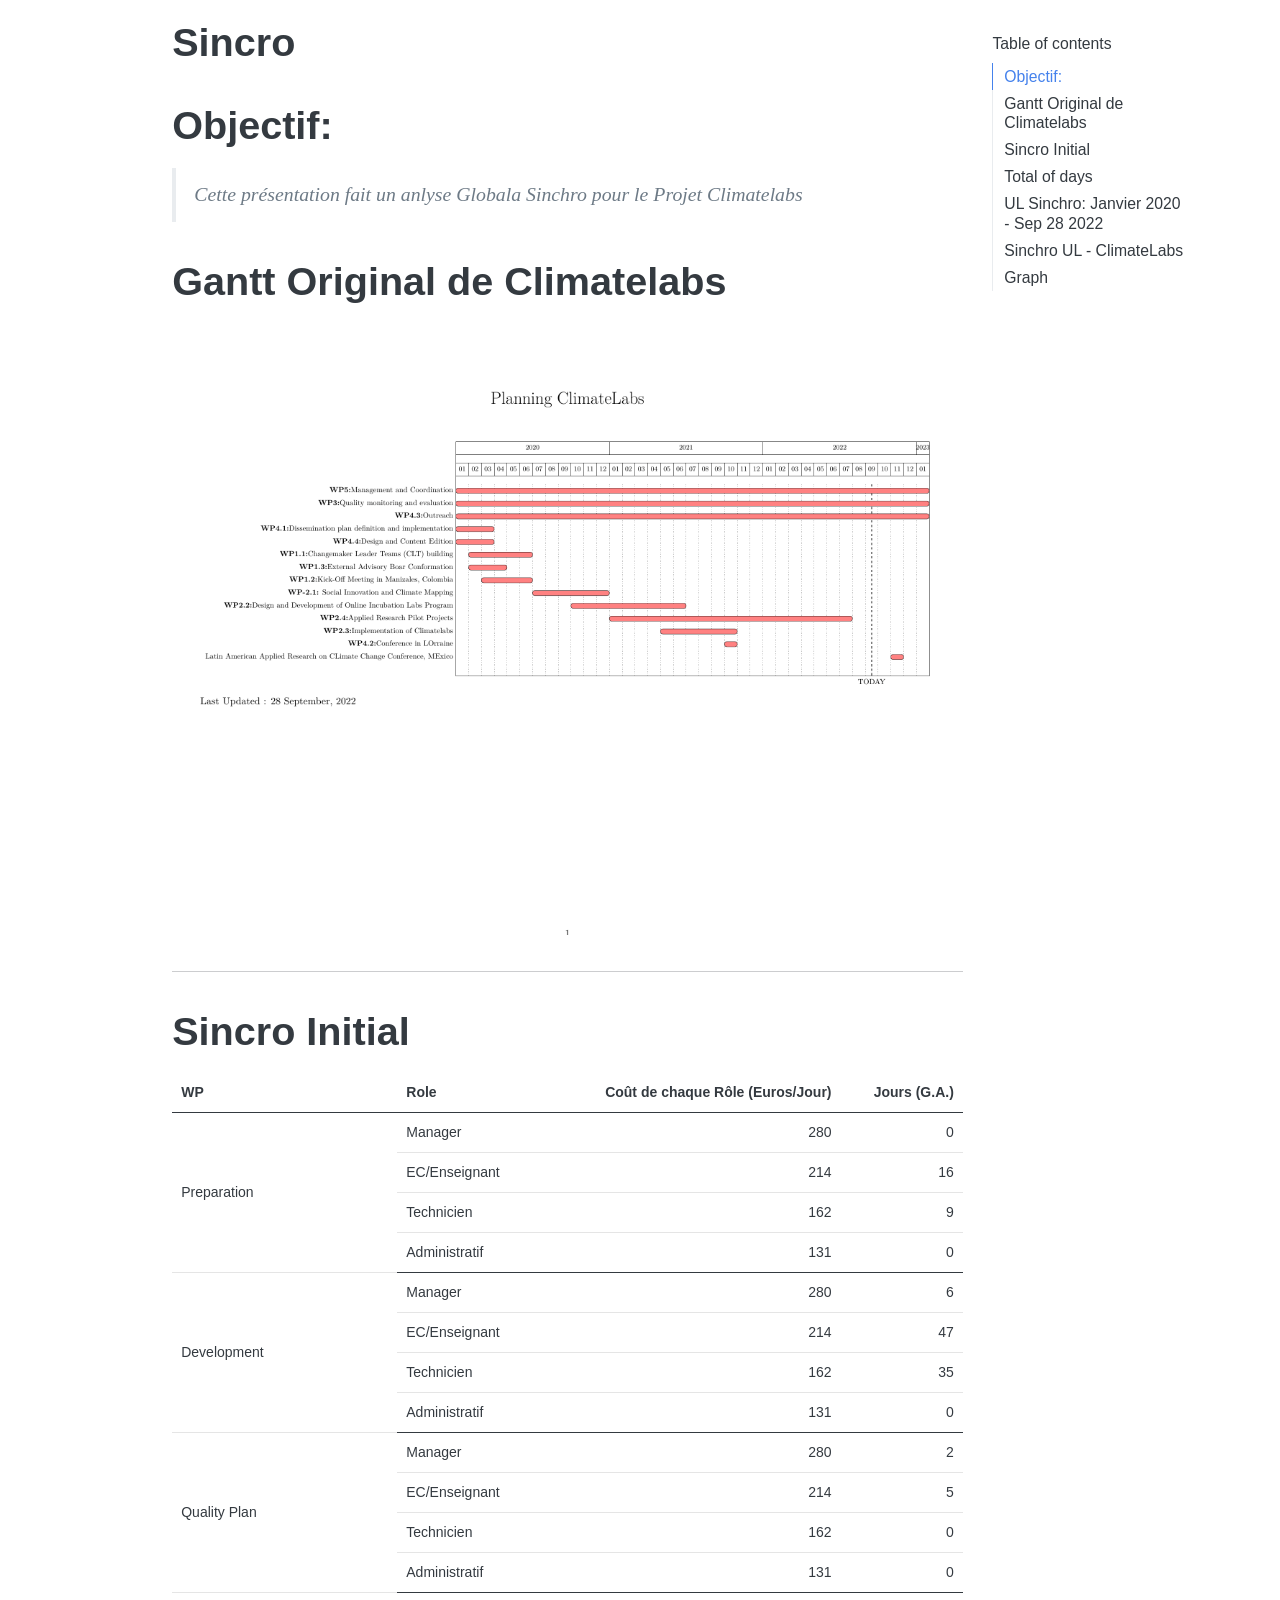
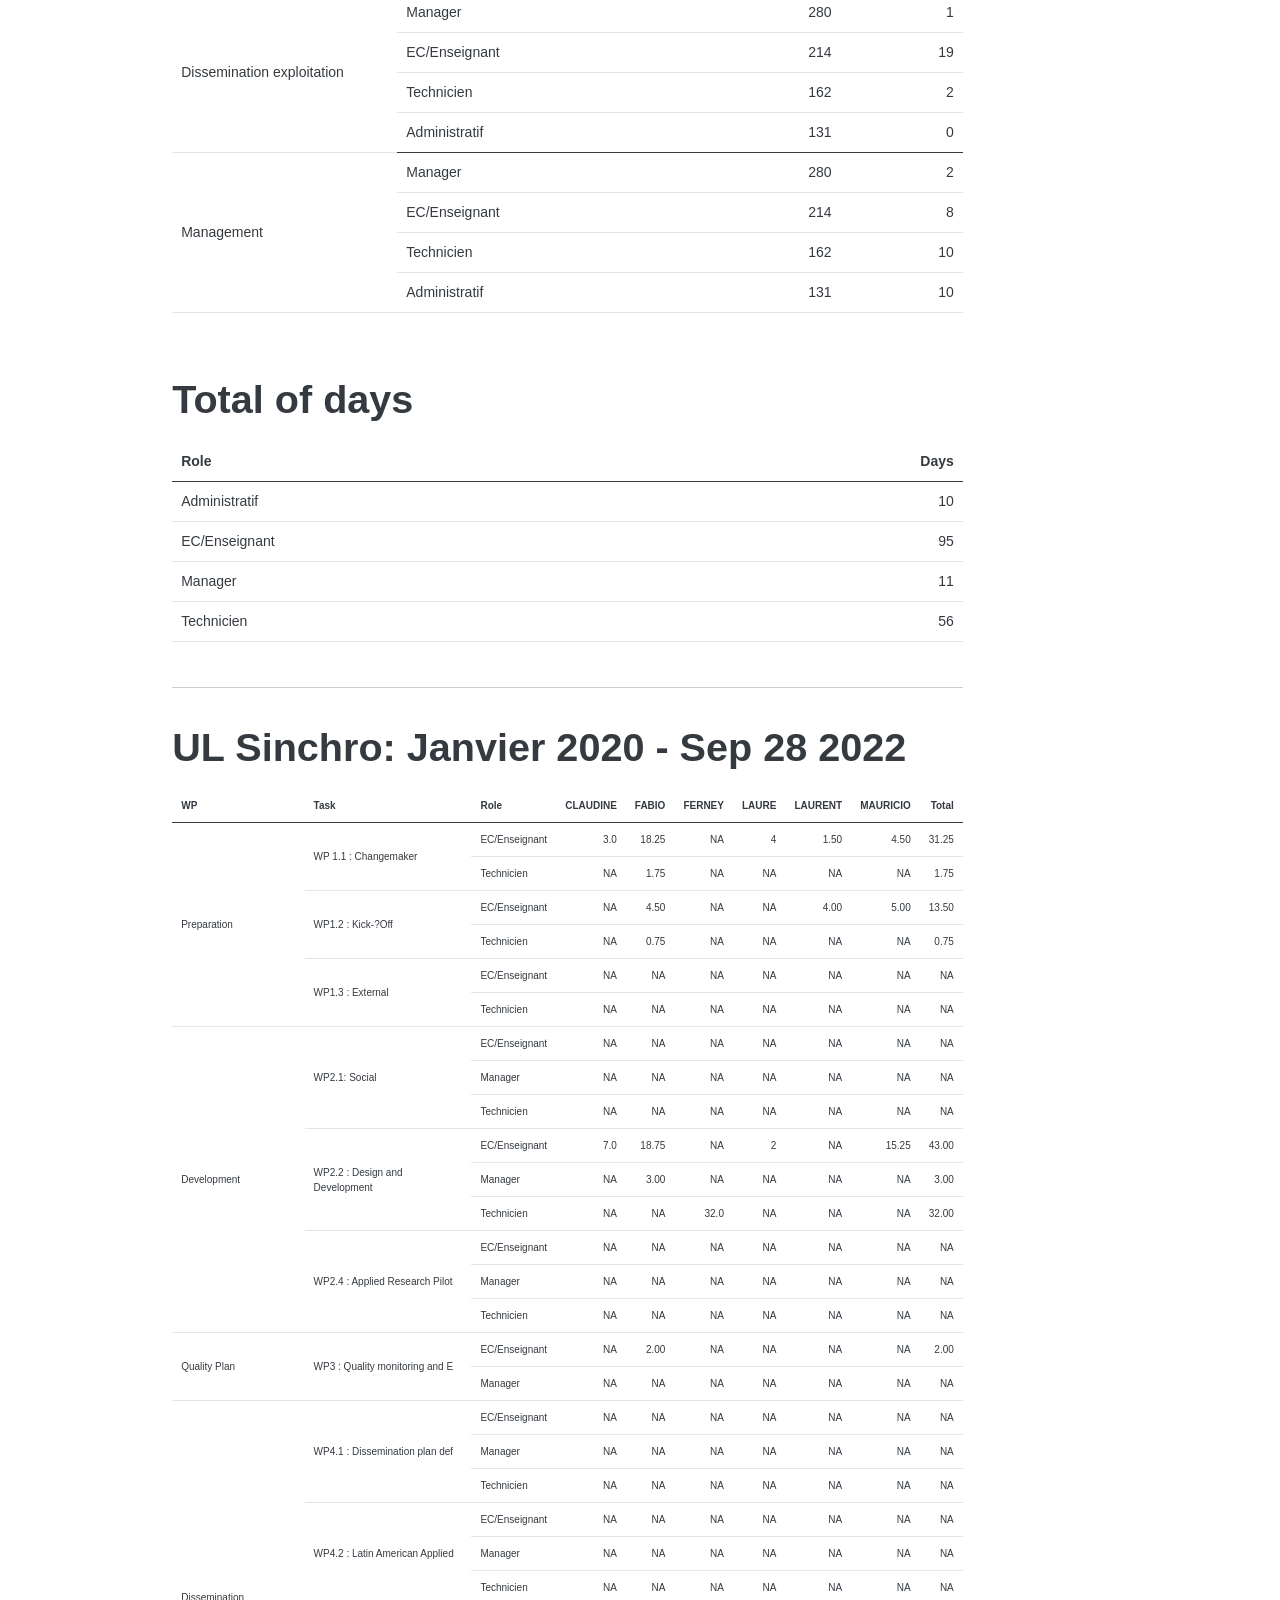
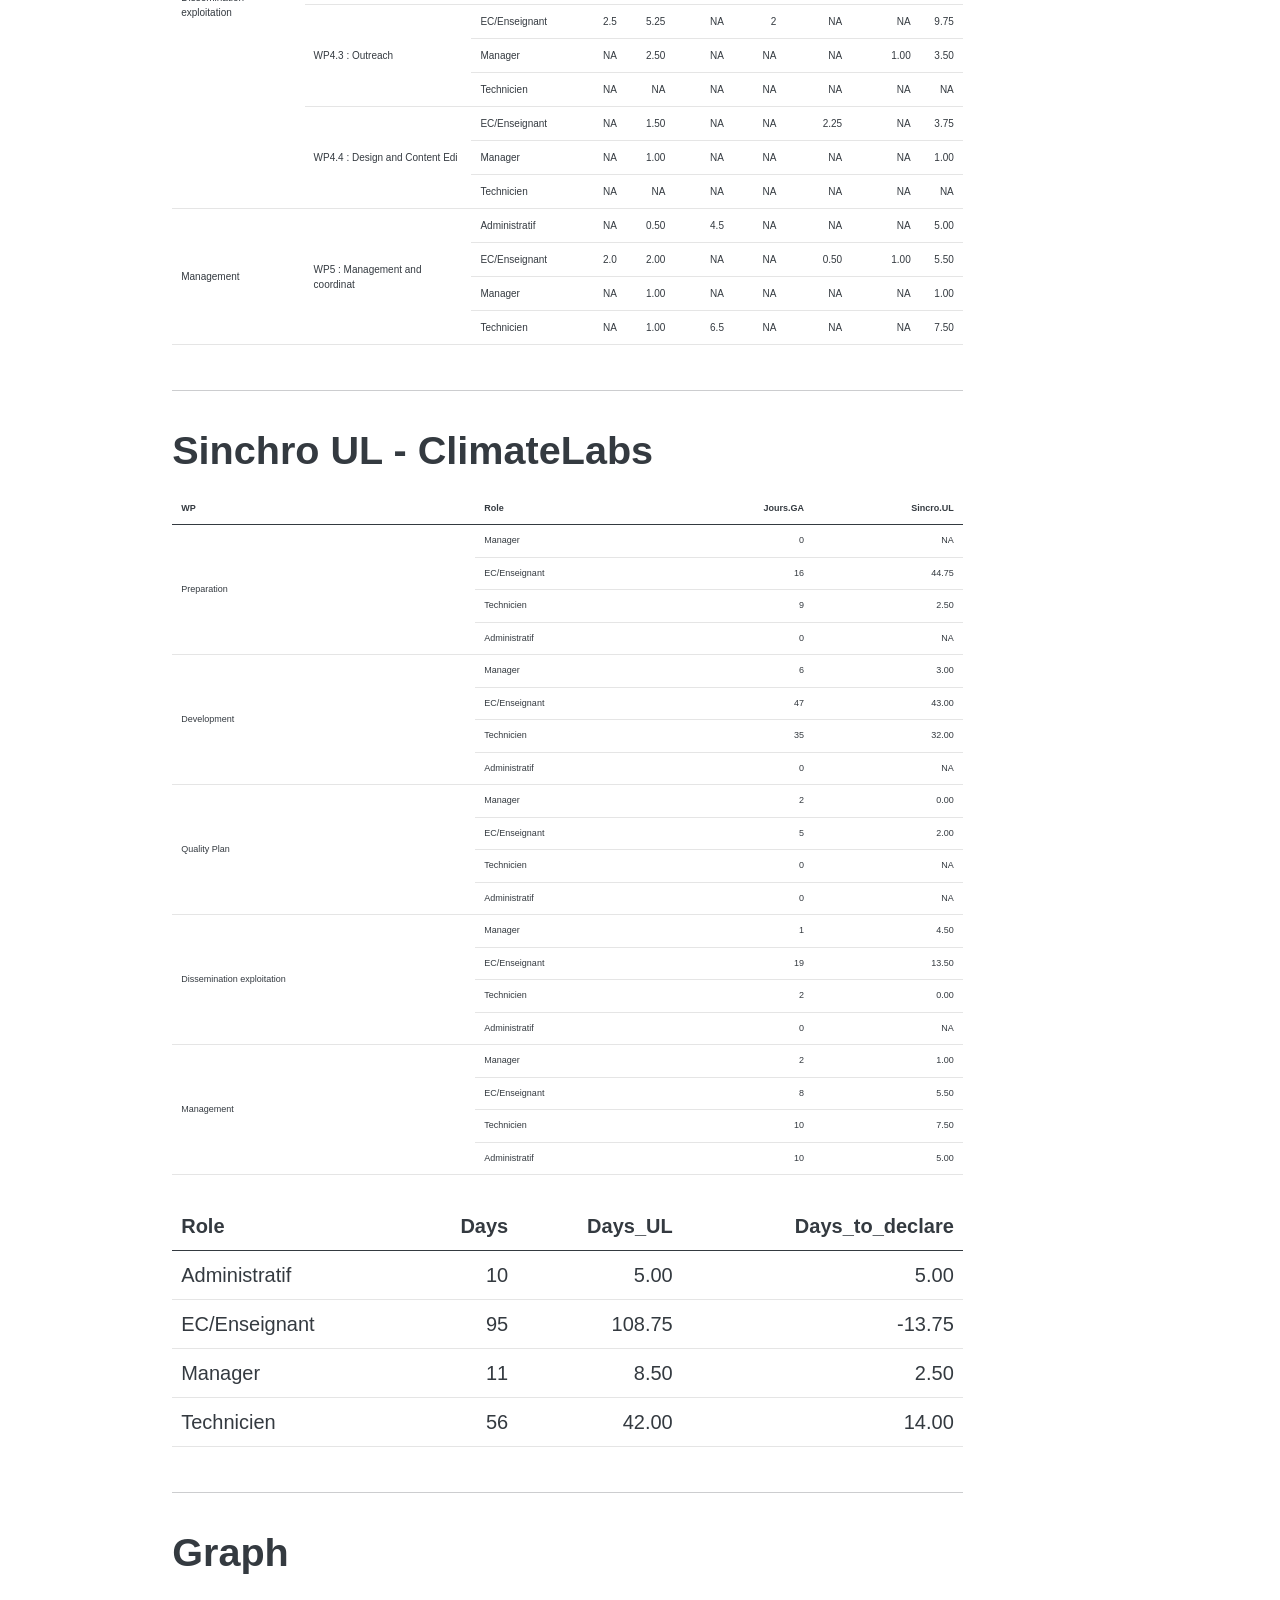
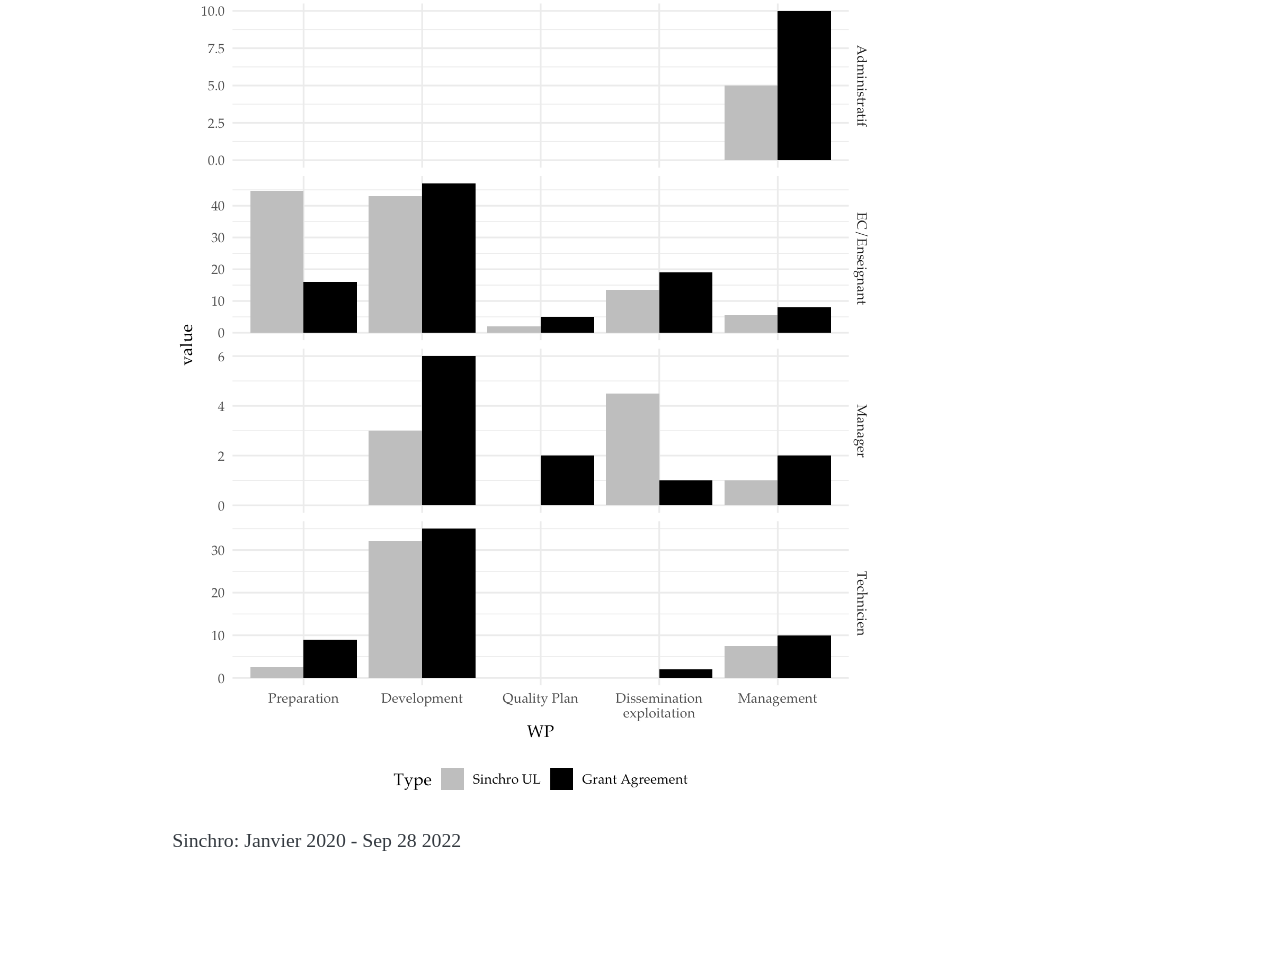
==== commit a89f0dff: "putting Sincro a jour" ====
--- a/admin.html
+++ b/admin.html
@@ -2666,7 +2666,7 @@
   <li><a href="#gantt-original-de-climatelabs" id="toc-gantt-original-de-climatelabs" class="nav-link" data-scroll-target="#gantt-original-de-climatelabs">Gantt Original de Climatelabs</a></li>
   <li><a href="#sincro-initial" id="toc-sincro-initial" class="nav-link" data-scroll-target="#sincro-initial">Sincro Initial</a></li>
   <li><a href="#total-of-days" id="toc-total-of-days" class="nav-link" data-scroll-target="#total-of-days">Total of days</a></li>
-  <li><a href="#ul-sinchro-janvier-2020---sep-02-2022" id="toc-ul-sinchro-janvier-2020---sep-02-2022" class="nav-link" data-scroll-target="#ul-sinchro-janvier-2020---sep-02-2022">UL Sinchro: Janvier 2020 - Sep 02 2022</a></li>
+  <li><a href="#ul-sinchro-janvier-2020---sep-28-2022" id="toc-ul-sinchro-janvier-2020---sep-28-2022" class="nav-link" data-scroll-target="#ul-sinchro-janvier-2020---sep-28-2022">UL Sinchro: Janvier 2020 - Sep 28 2022</a></li>
   <li><a href="#sinchro-ul---climatelabs" id="toc-sinchro-ul---climatelabs" class="nav-link" data-scroll-target="#sinchro-ul---climatelabs">Sinchro UL - ClimateLabs</a></li>
   <li><a href="#graph" id="toc-graph" class="nav-link" data-scroll-target="#graph">Graph</a></li>
   </ul>
@@ -2700,7 +2700,7 @@
 <h1>Gantt Original de Climatelabs</h1>
 <div class="cell">
 <div class="cell-output-display">
-<p><img src="[data-uri]" class="img-fluid" style="width:100.0%"></p>
+<p><img src="[data-uri]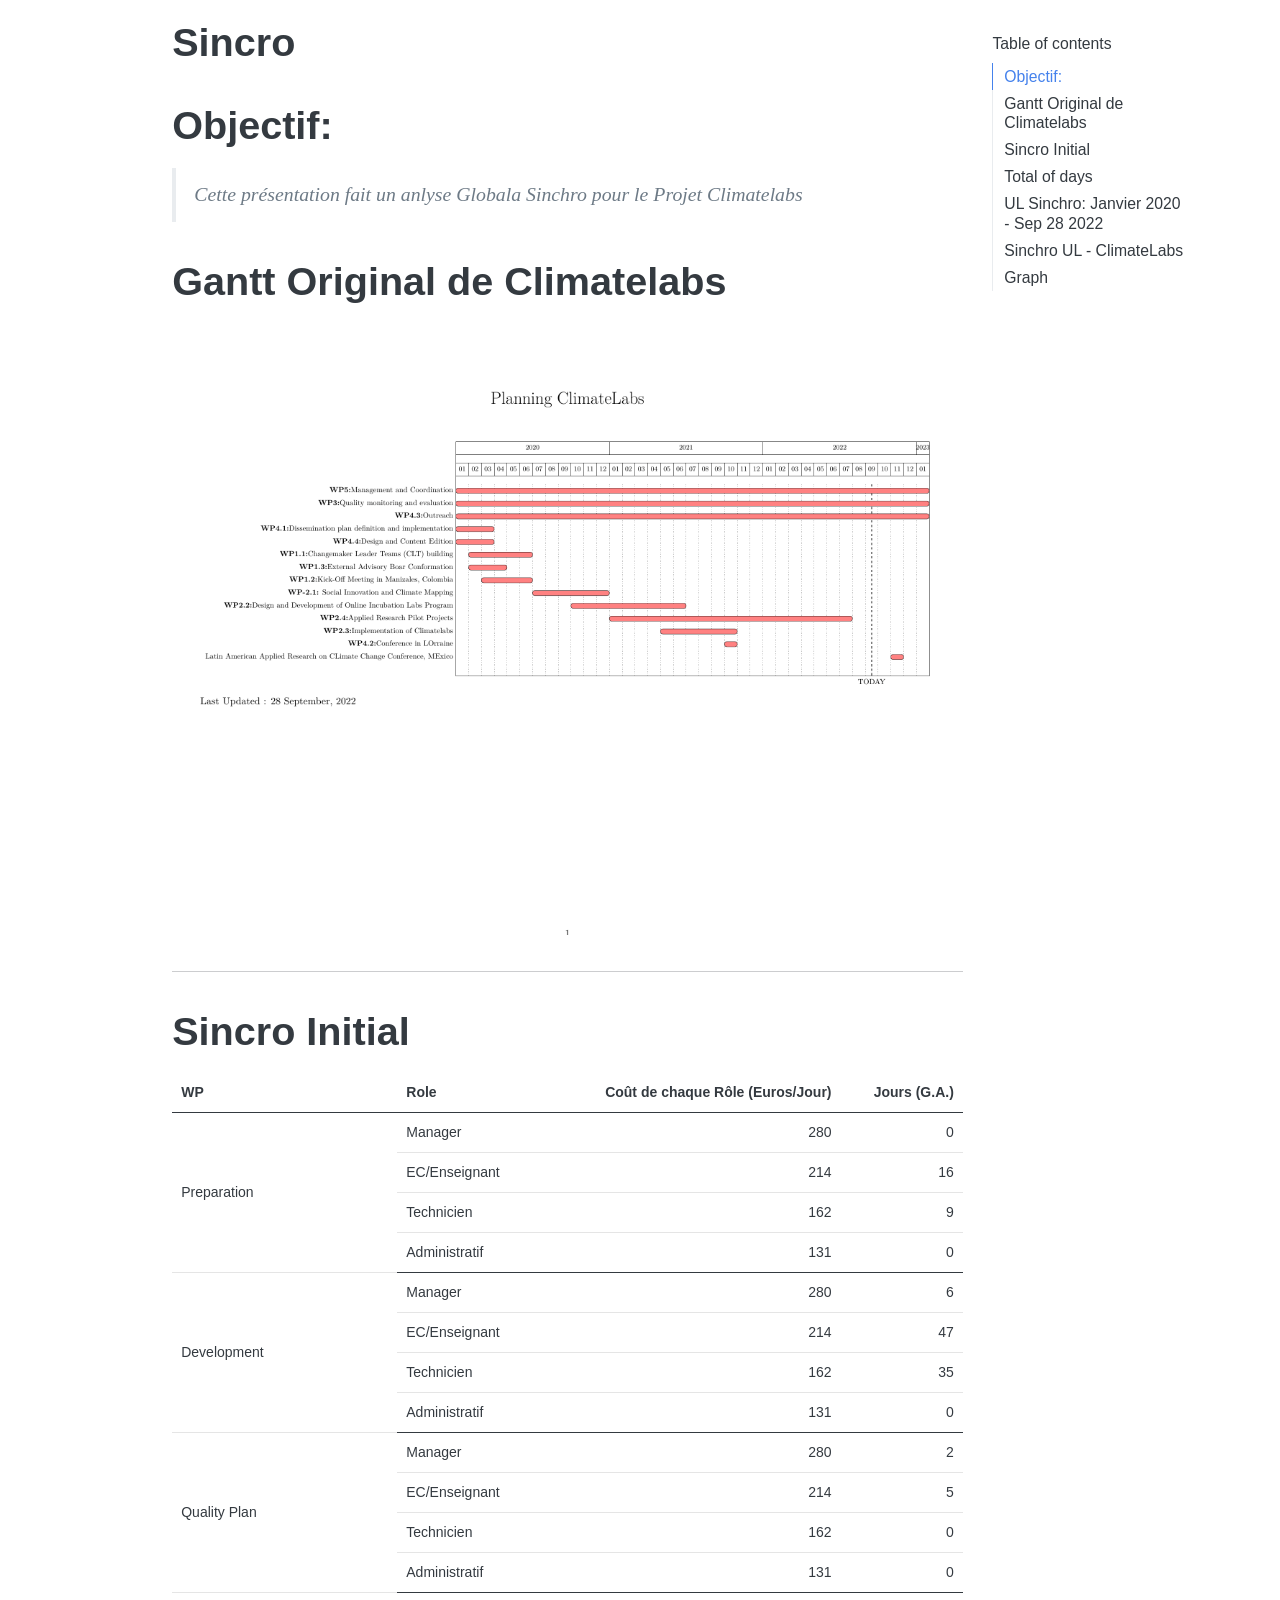
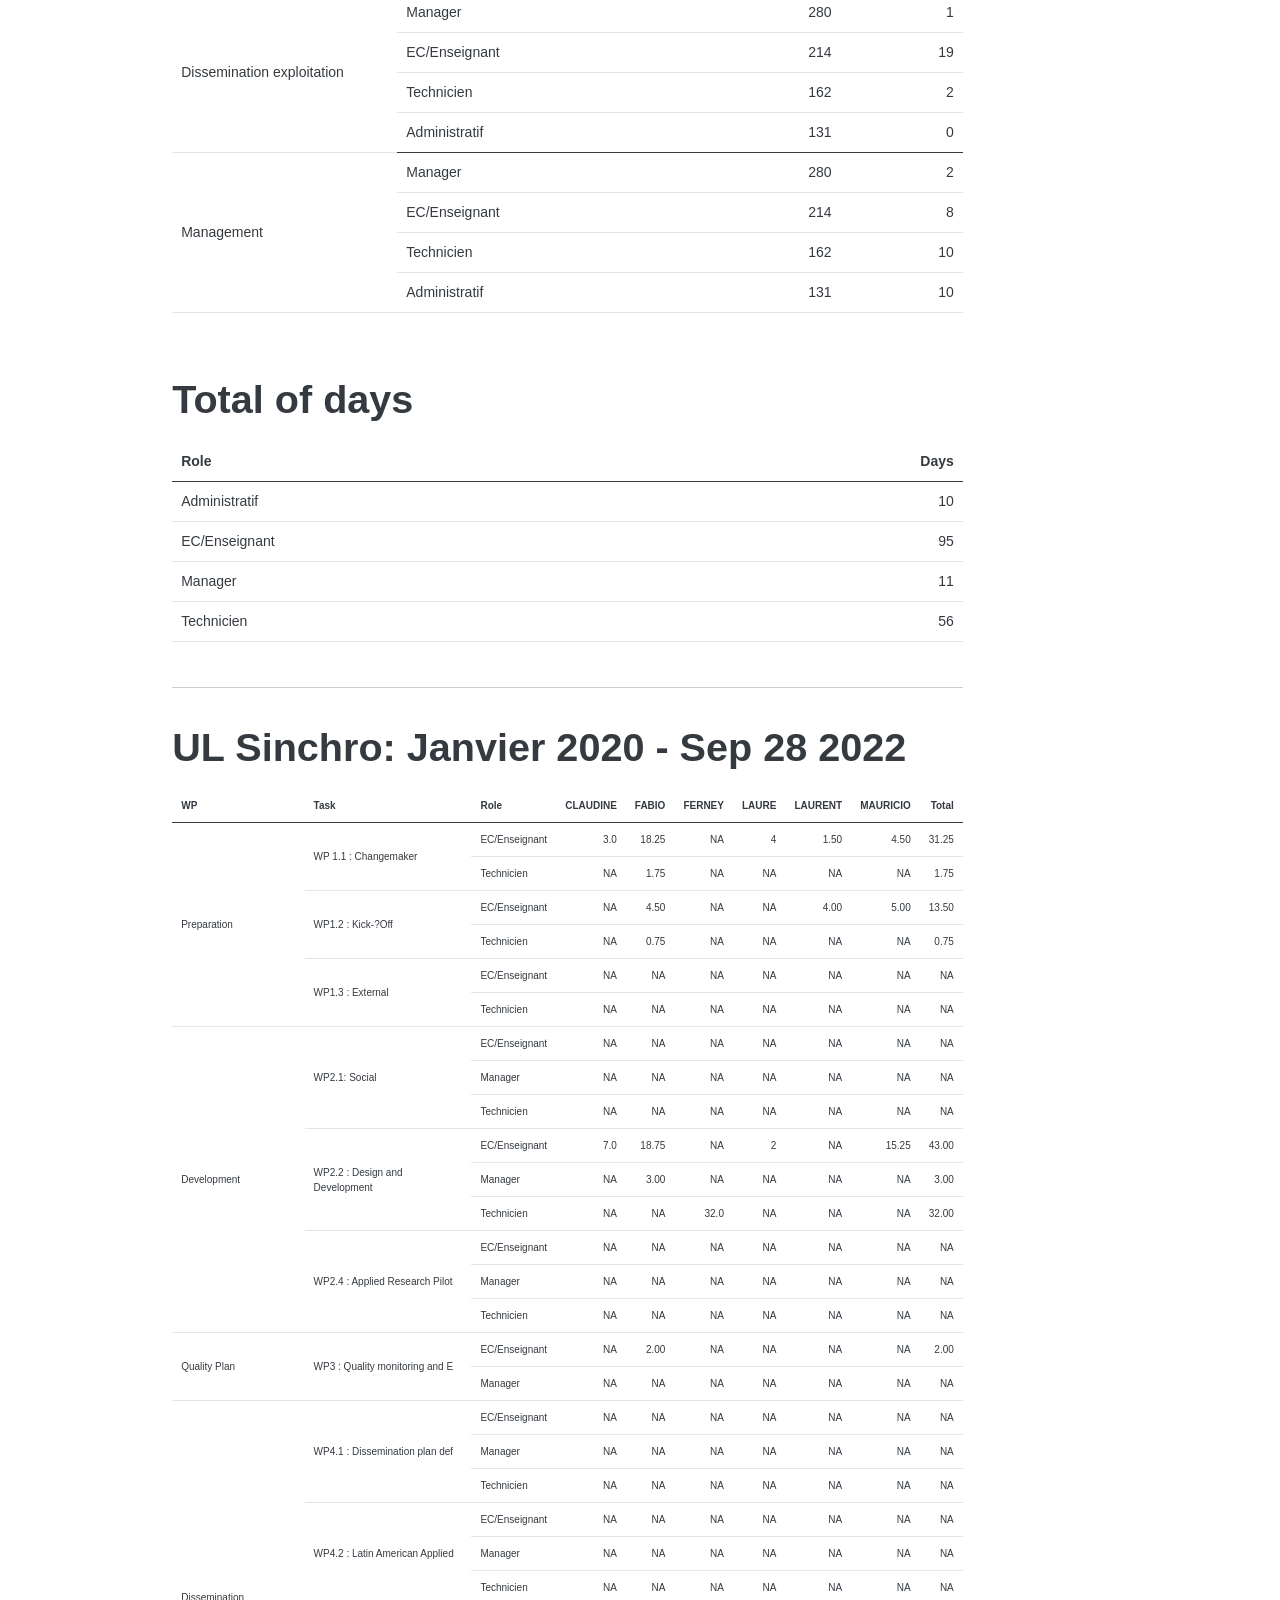
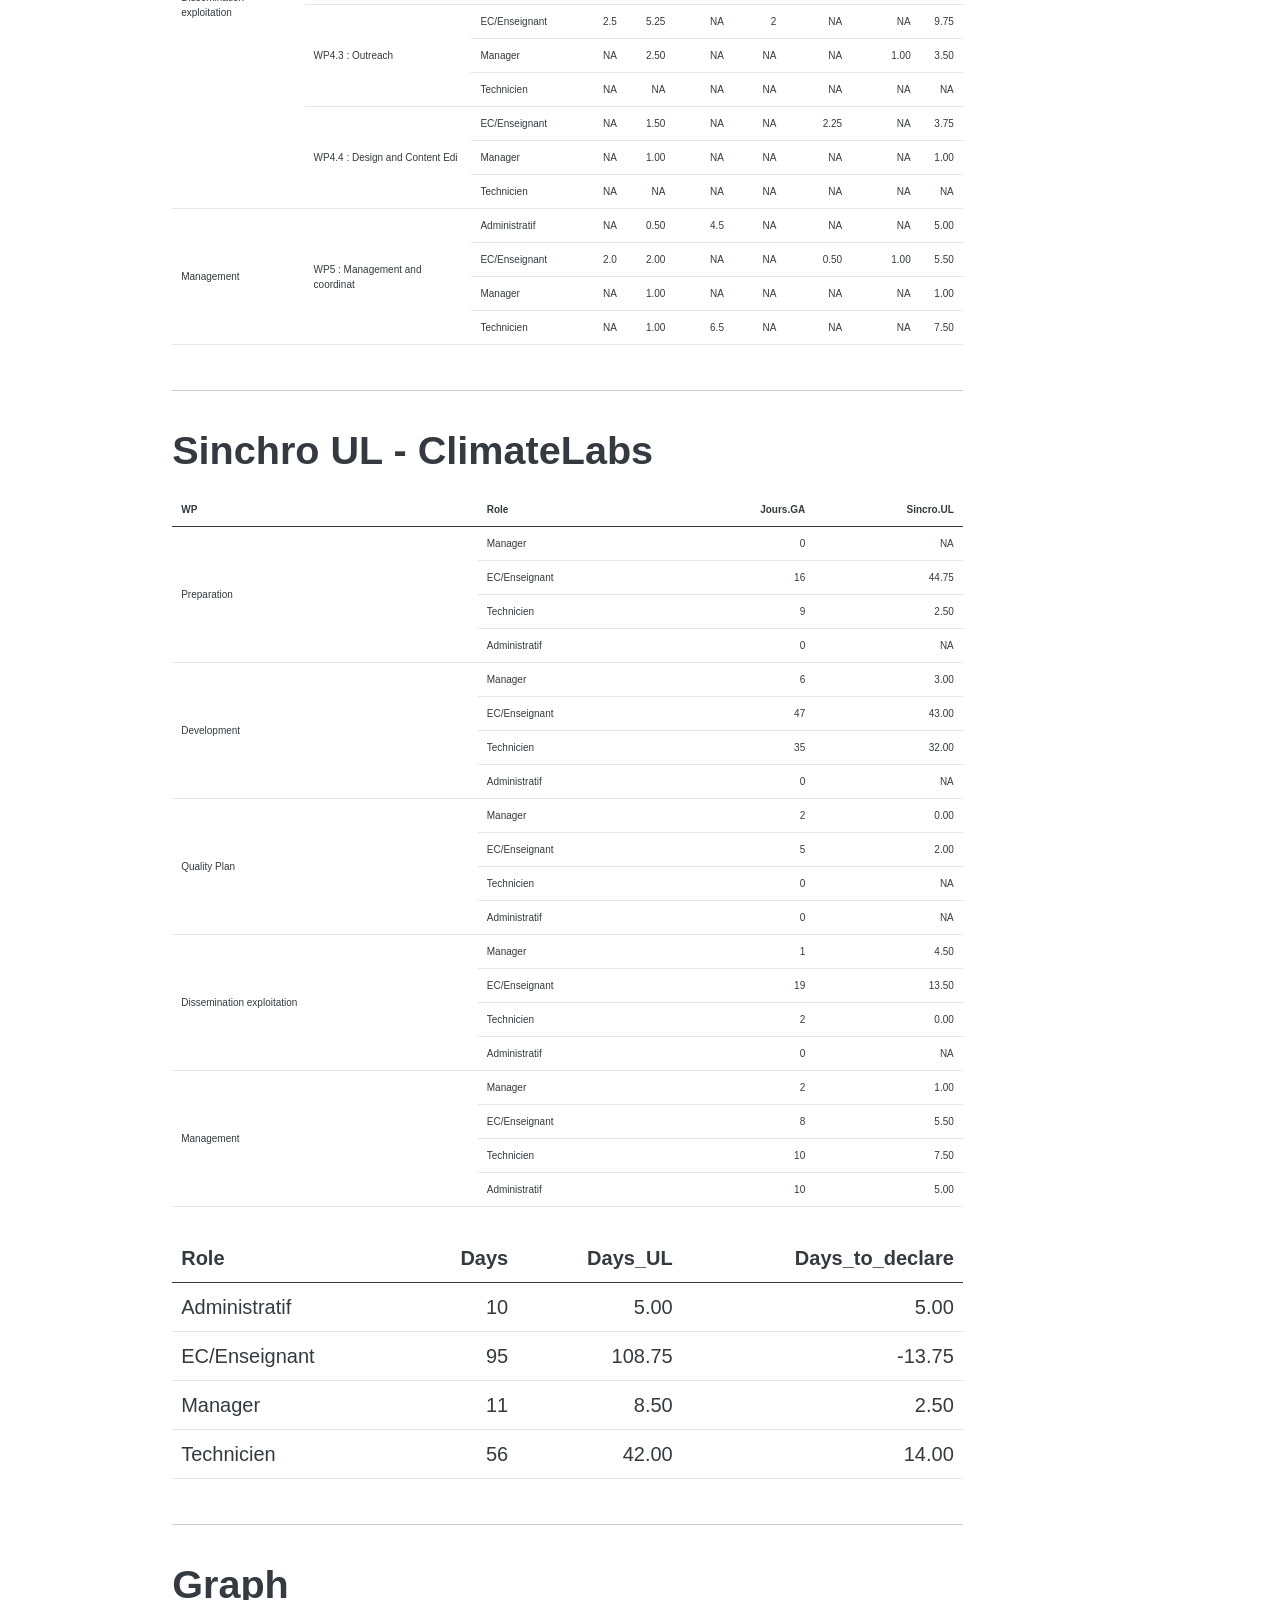
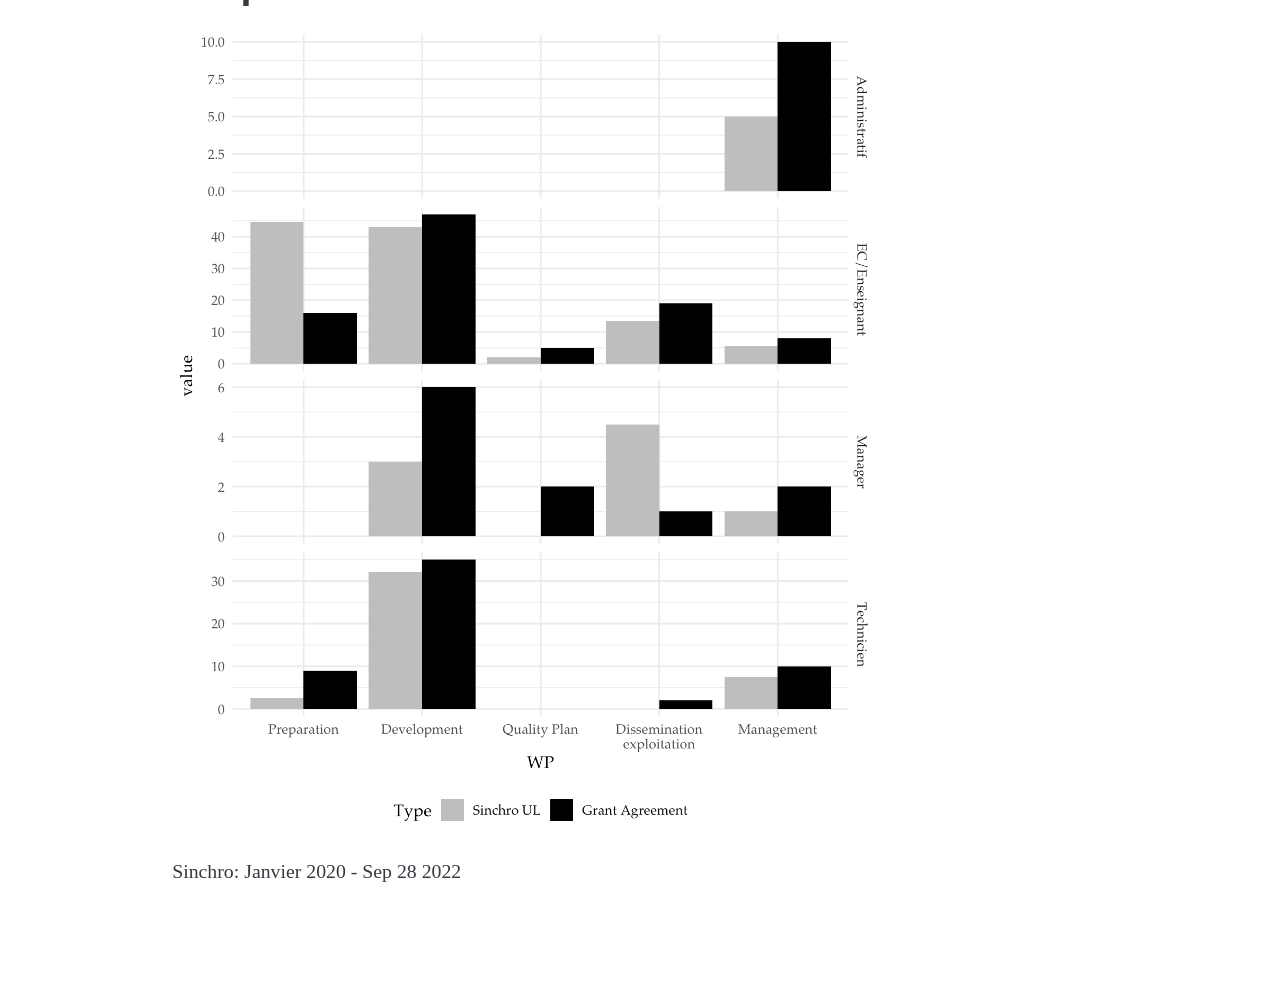
==== commit e32eec19: "zafarrancho de sinchro" ====
--- a/admin.html
+++ b/admin.html
@@ -3313,7 +3313,7 @@
 <div class="cell">
 <div class="cell-output-display">
 
-<table class="table" style="font-size: 9px; margin-left: auto; margin-right: auto;">
+<table class="table" style="font-size: 10px; margin-left: auto; margin-right: auto;">
  <thead>
   <tr>
    <th style="text-align:left;"> WP </th>
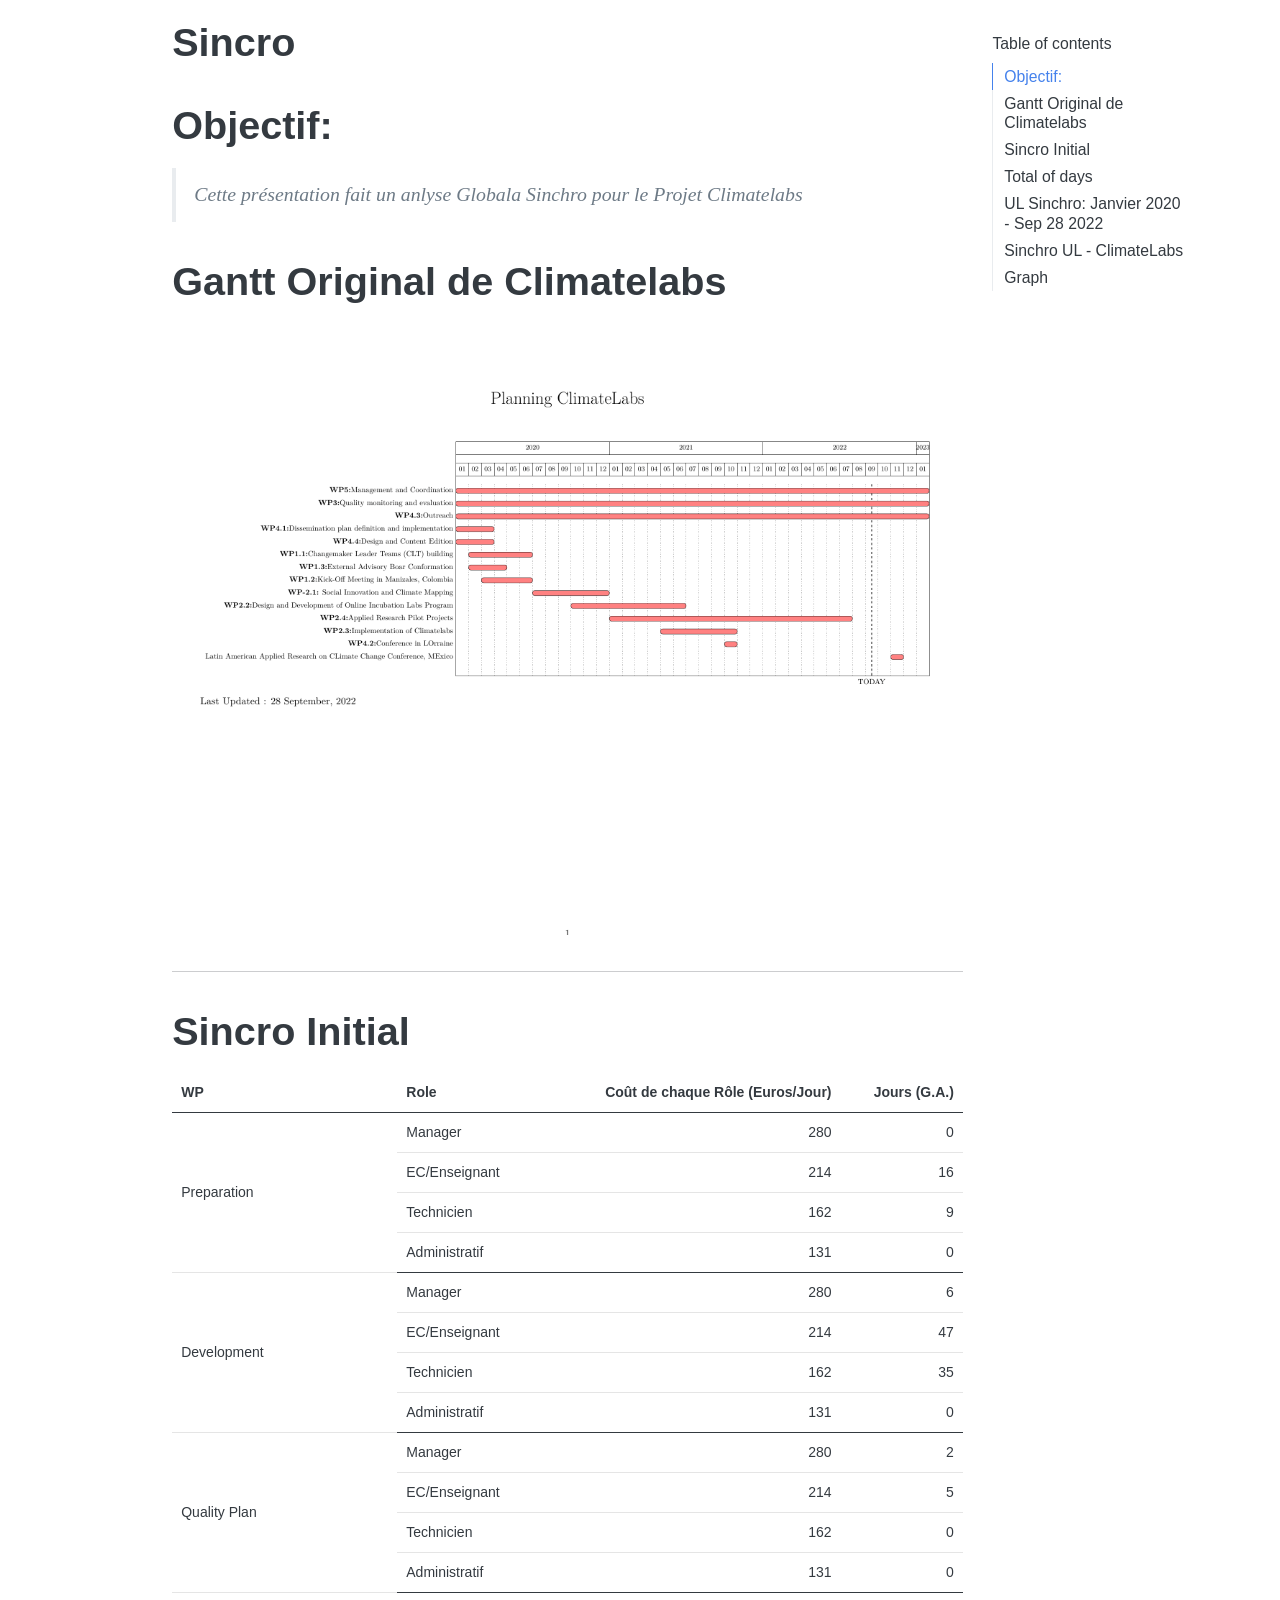
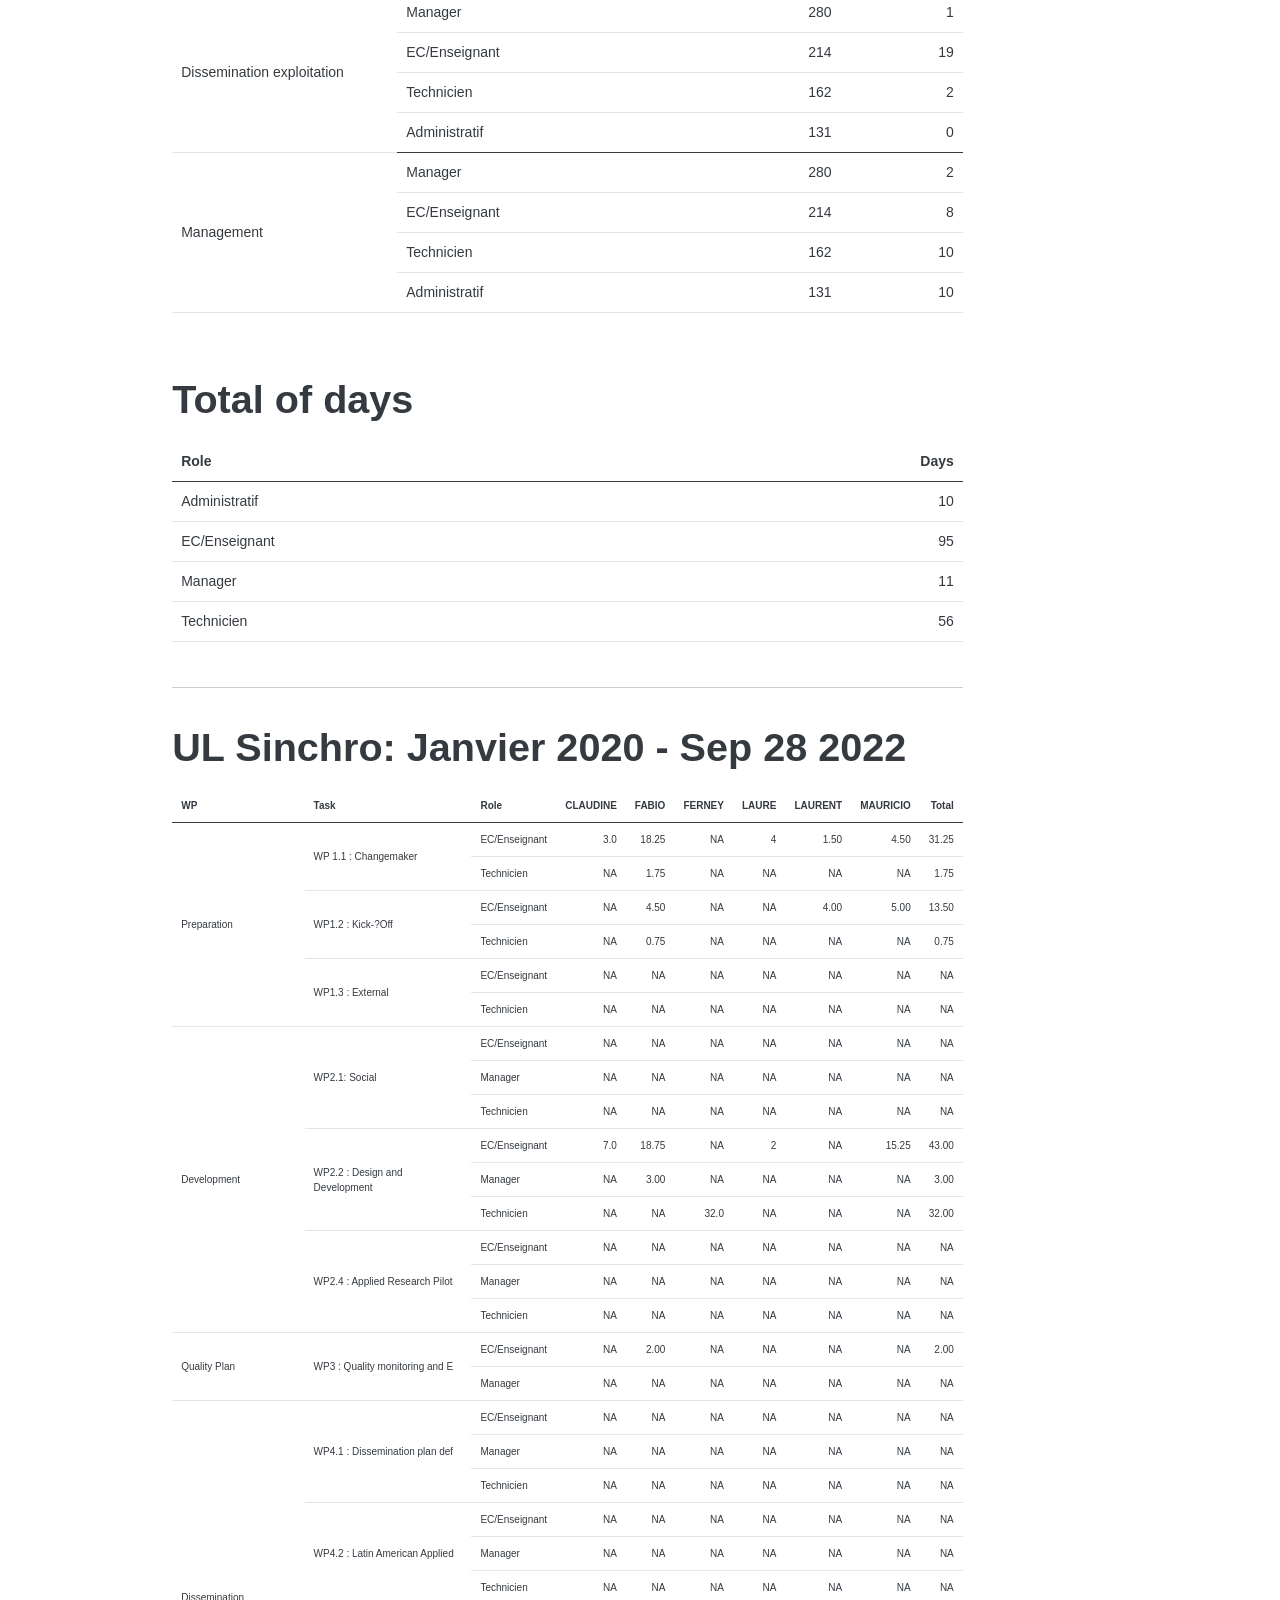
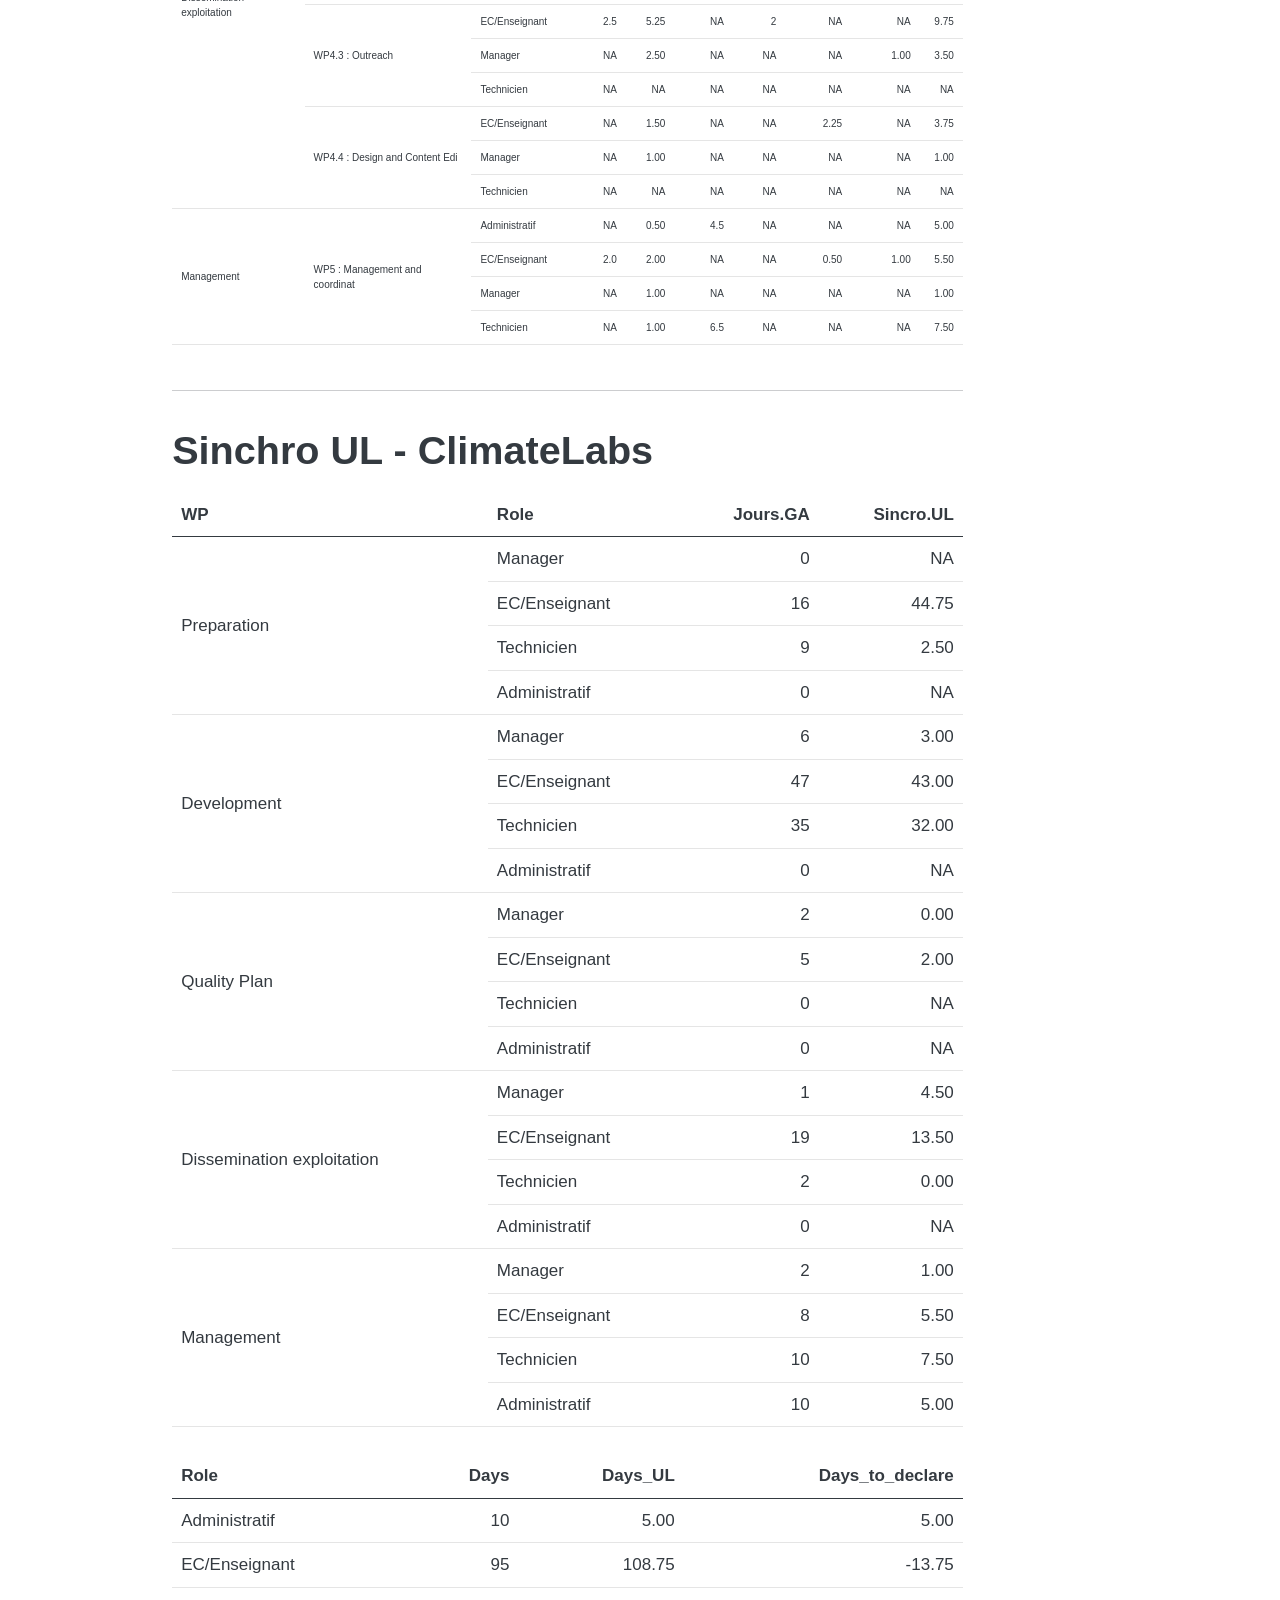
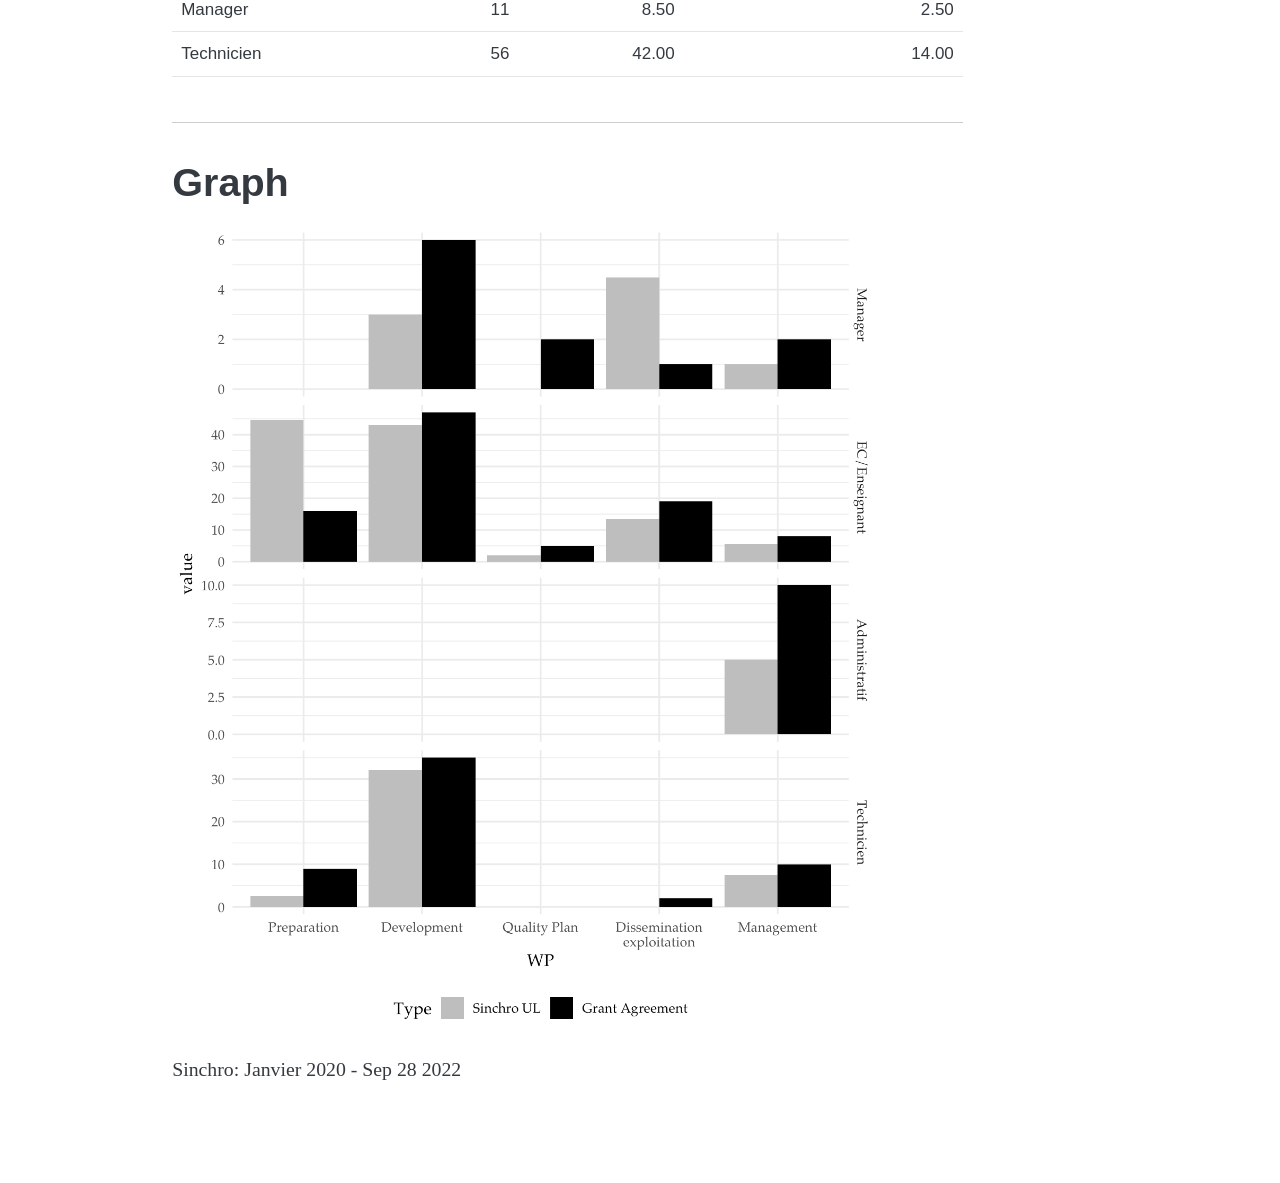
==== commit f7a84177: "putting the graph more clearly" ====
--- a/admin.html
+++ b/admin.html
@@ -3313,7 +3313,7 @@
 <div class="cell">
 <div class="cell-output-display">
 
-<table class="table" style="font-size: 10px; margin-left: auto; margin-right: auto;">
+<table class="table" style="font-size: 17px; margin-left: auto; margin-right: auto;">
  <thead>
   <tr>
    <th style="text-align:left;"> WP </th>
@@ -3452,7 +3452,7 @@
 <div class="cell">
 <div class="cell-output-display">
 
-<table class="myTable table" style="font-size: 20px; margin-left: auto; margin-right: auto;">
+<table class="myTable table" style="font-size: 17px; margin-left: auto; margin-right: auto;">
  <thead>
   <tr>
    <th style="text-align:left;"> Role </th>
@@ -3497,7 +3497,7 @@
 <h1>Graph</h1>
 <div class="cell">
 <div class="cell-output-display">
-<p><img src="[data-uri]" class="img-fluid" style="width:90.0%"></p>
+<p><img src="[data-uri]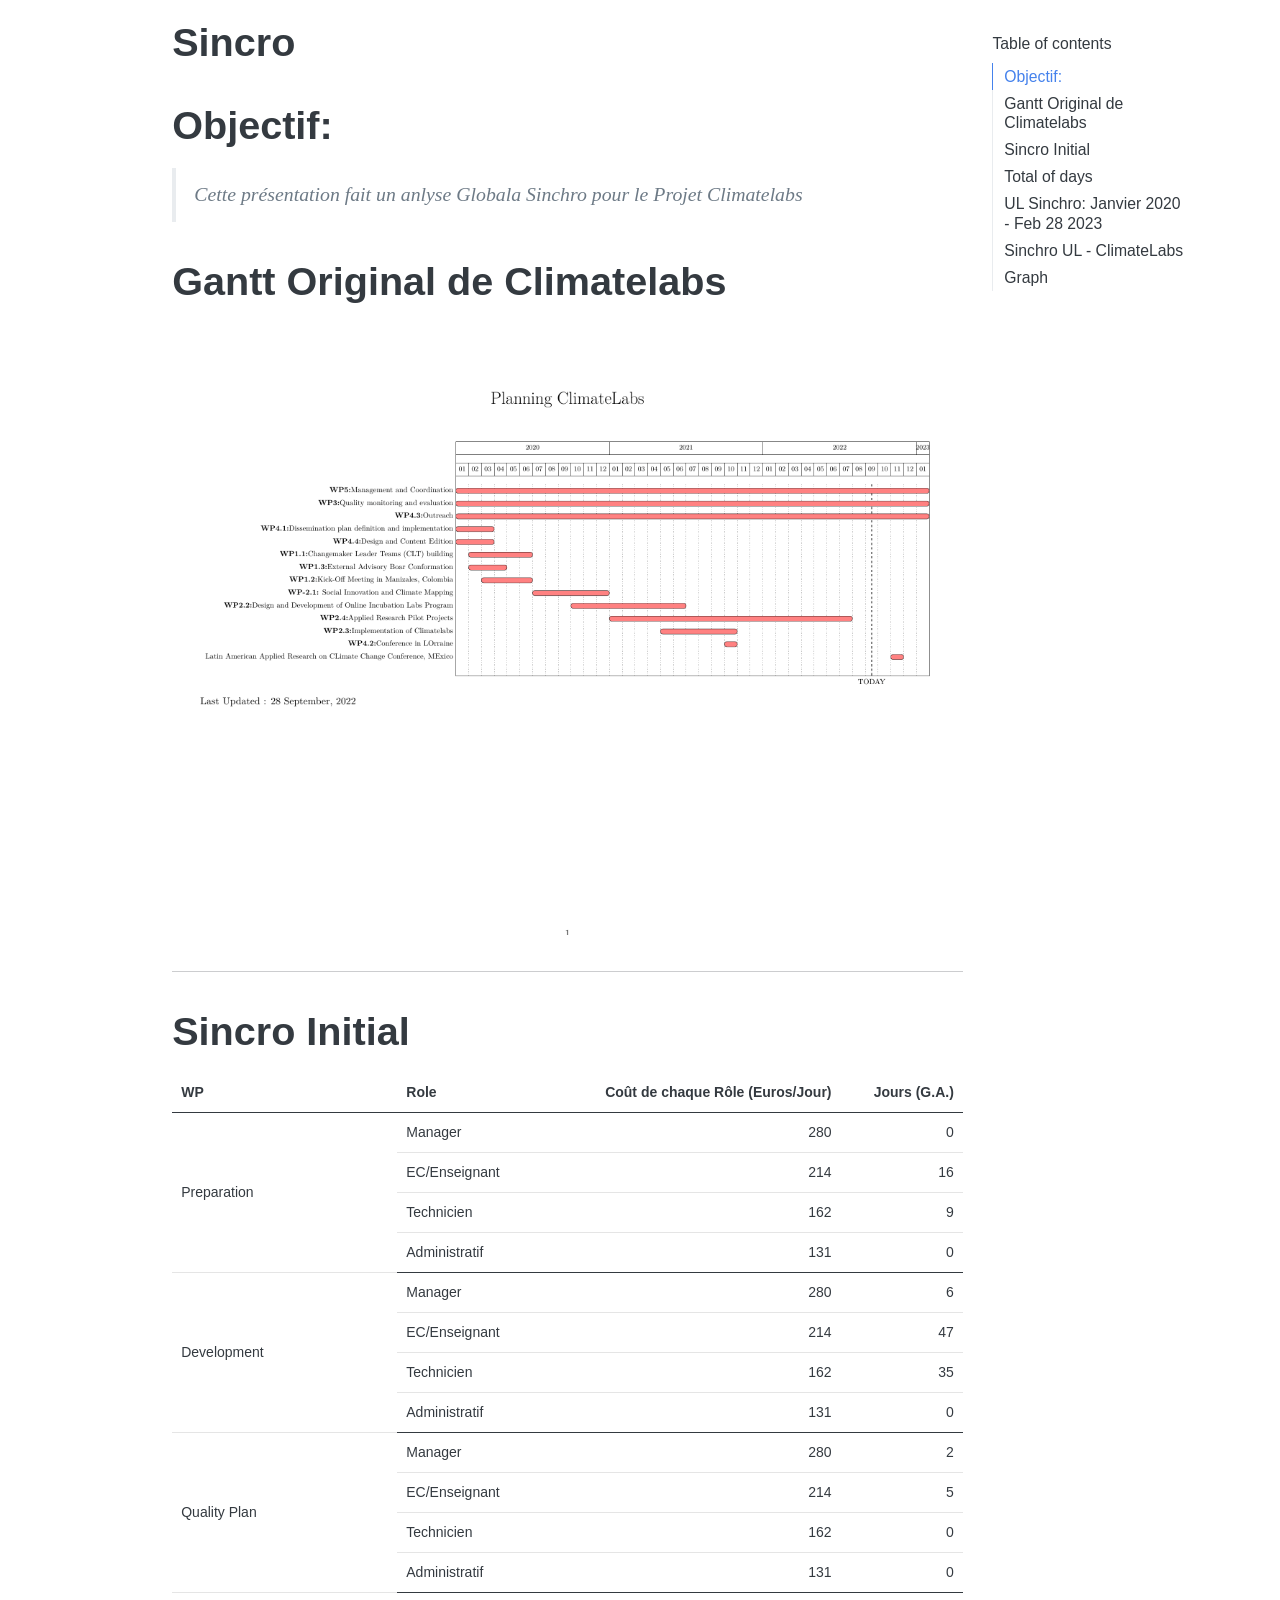
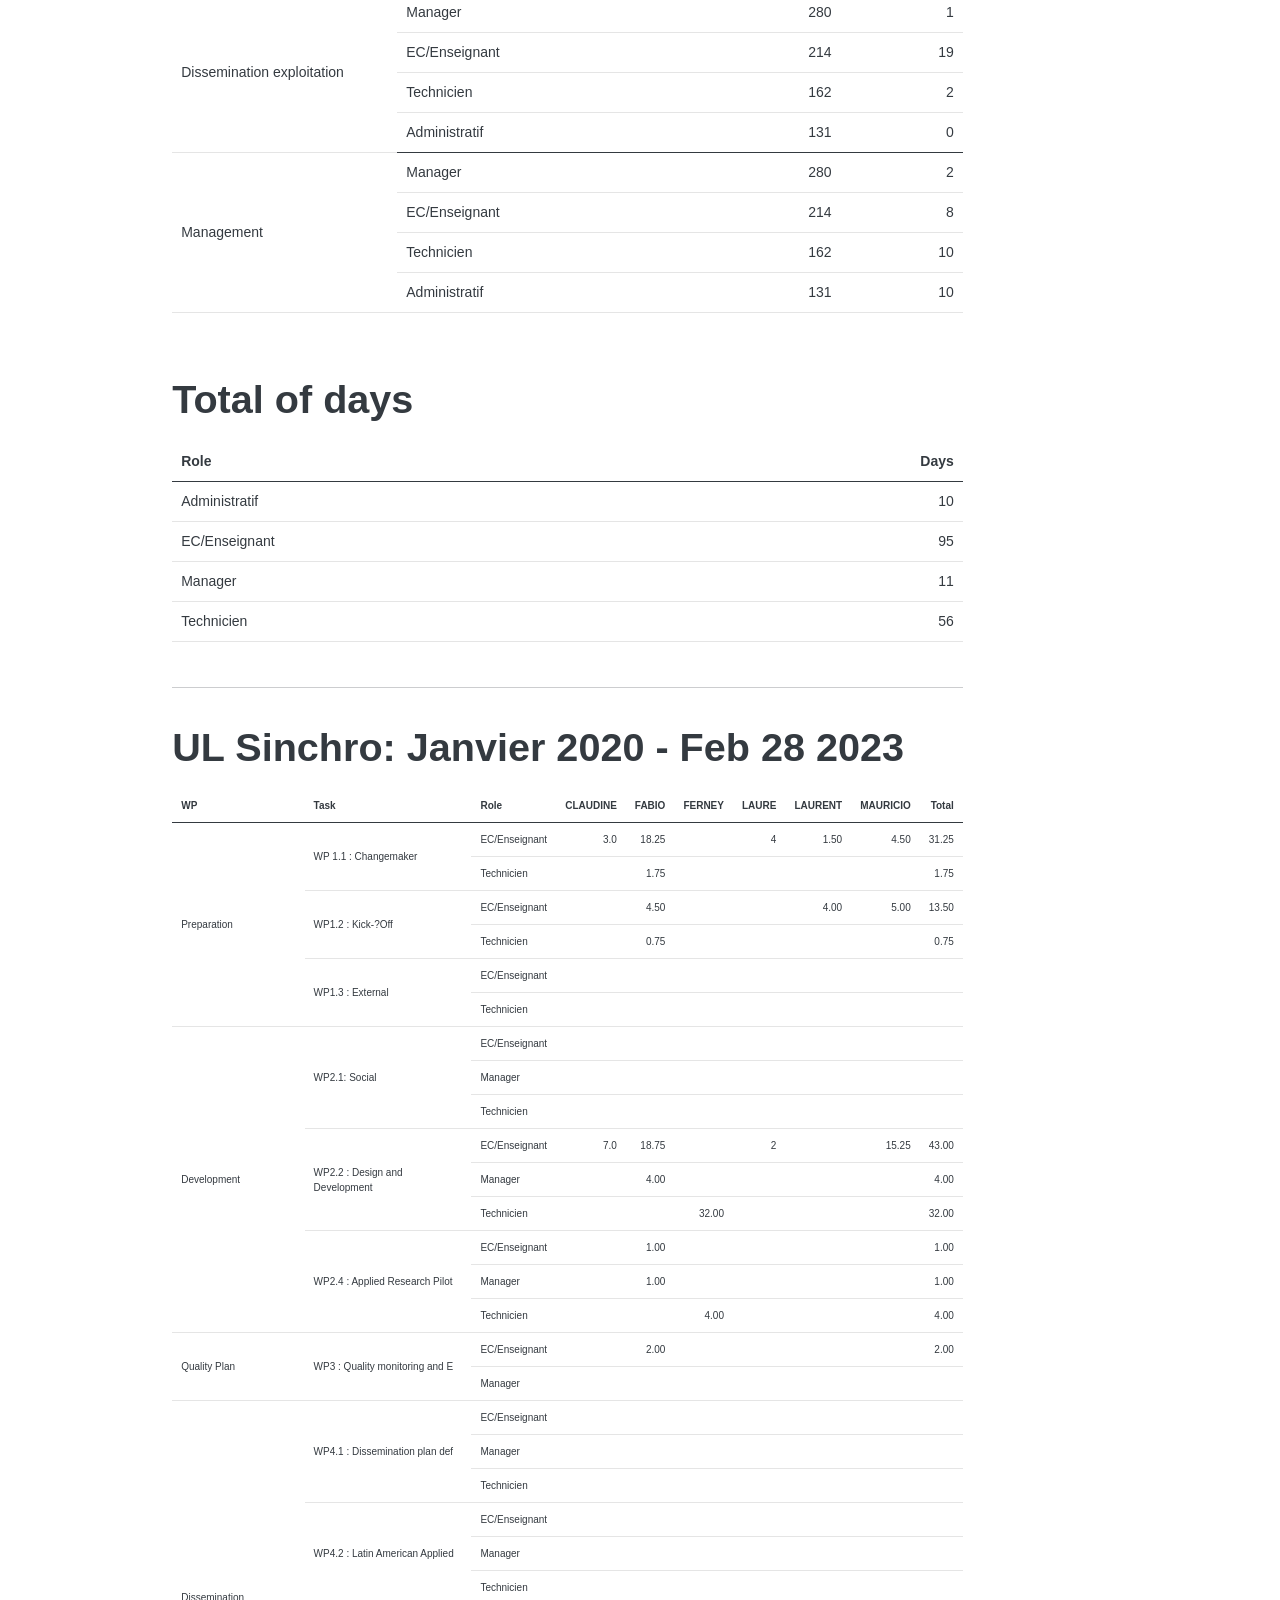
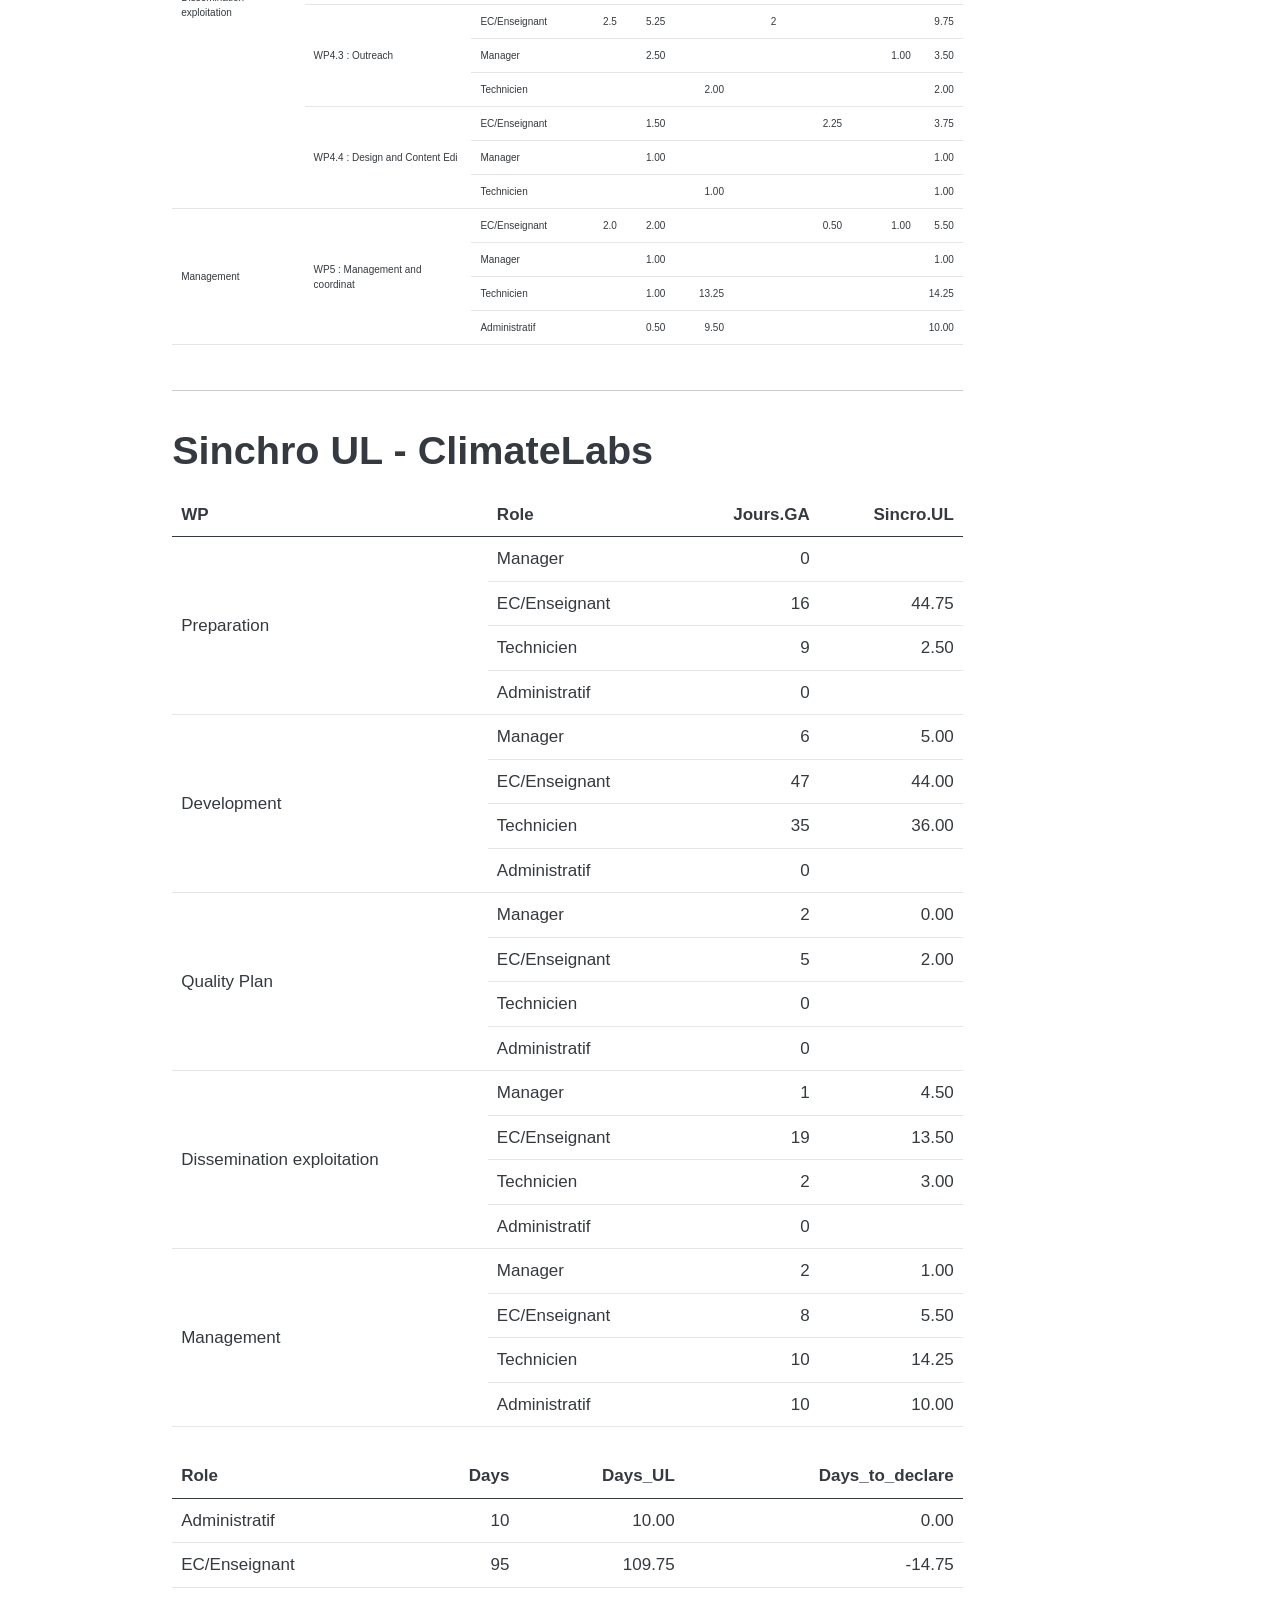
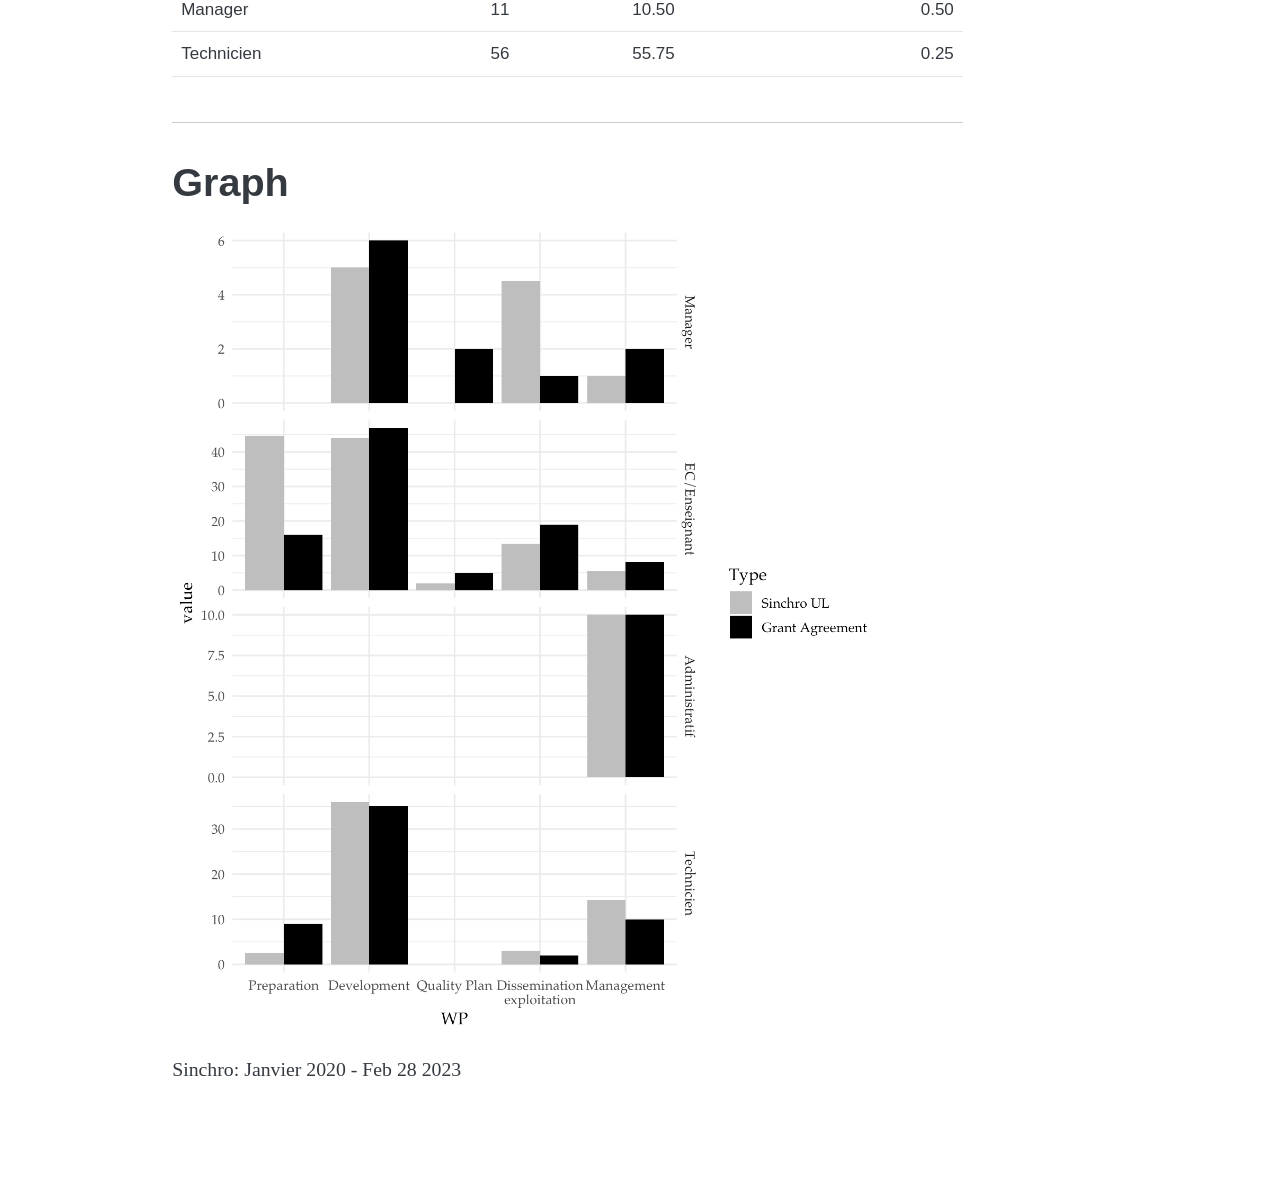
==== commit d0d0c500: "sinchro" ====
--- a/admin.html
+++ b/admin.html
@@ -2,7 +2,7 @@
 <html xmlns="http://www.w3.org/1999/xhtml" lang="en" xml:lang="en"><head>
 
 <meta charset="utf-8">
-<meta name="generator" content="quarto-1.0.36">
+<meta name="generator" content="quarto-1.2.269">
 
 <meta name="viewport" content="width=device-width, initial-scale=1.0, user-scalable=yes">
 
@@ -11,10 +11,15 @@
 <style>
 code{white-space: pre-wrap;}
 span.smallcaps{font-variant: small-caps;}
-span.underline{text-decoration: underline;}
-div.column{display: inline-block; vertical-align: top; width: 50%;}
+div.columns{display: flex; gap: min(4vw, 1.5em);}
+div.column{flex: auto; overflow-x: auto;}
 div.hanging-indent{margin-left: 1.5em; text-indent: -1.5em;}
 ul.task-list{list-style: none;}
+ul.task-list li input[type="checkbox"] {
+width: 0.8em;
+margin: 0 0.8em 0.2em -1.6em;
+vertical-align: middle;
+}
 </style>
 
 
@@ -33,7 +38,7 @@
 });
 
 window.document.addEventListener("DOMContentLoaded", function (_event) {
-  const tocEl = window.document.querySelector('nav[role="doc-toc"]');
+  const tocEl = window.document.querySelector('nav.toc-active[role="doc-toc"]');
   const sidebarEl = window.document.getElementById("quarto-sidebar");
   const leftTocEl = window.document.getElementById("quarto-sidebar-toc-left");
   const marginSidebarEl = window.document.getElementById(
@@ -59,6 +64,9 @@
   tabs.forEach((tab) => {
     tab.addEventListener("shown.bs.tab", fireSlideEnter);
   });
+
+  // fire slideEnter for tabby tab activations (for htmlwidget resize behavior)
+  document.addEventListener("tabby", fireSlideEnter, false);
 
   // Track scrolling and mark TOC links as active
   // get table of contents and sidebar (bail if we don't have at least one)
@@ -302,7 +310,7 @@
         const convertToMenu = () => {
           for (const child of el.children) {
             child.style.opacity = 0;
-            child.style.display = "none";
+            child.style.overflow = "hidden";
           }
 
           const toggleContainer = window.document.createElement("div");
@@ -405,7 +413,7 @@
         const convertToSidebar = () => {
           for (const child of el.children) {
             child.style.opacity = 1;
-            clone.style.display = null;
+            child.style.overflow = null;
           }
 
           const placeholderEl = window.document.getElementById(
@@ -447,18 +455,21 @@
   const marginChildren = window.document.querySelectorAll(
     ".column-margin.column-container > * "
   );
-  let lastBottom = 0;
-  for (const marginChild of marginChildren) {
-    const top = marginChild.getBoundingClientRect().top;
-    if (top < lastBottom) {
-      const margin = lastBottom - top;
-      marginChild.style.marginTop = `${margin}px`;
-    }
-    const styles = window.getComputedStyle(marginChild);
-    const marginTop = parseFloat(styles["marginTop"]);
-
-    lastBottom = top + marginChild.getBoundingClientRect().height + marginTop;
-  }
+
+  nexttick(() => {
+    let lastBottom = 0;
+    for (const marginChild of marginChildren) {
+      const top = marginChild.getBoundingClientRect().top + window.scrollY;
+      if (top < lastBottom) {
+        const margin = lastBottom - top;
+        marginChild.style.marginTop = `${margin}px`;
+      }
+      const styles = window.getComputedStyle(marginChild);
+      const marginTop = parseFloat(styles["marginTop"]);
+
+      lastBottom = top + marginChild.getBoundingClientRect().height + marginTop;
+    }
+  });
 
   // Manage the visibility of the toc and the sidebar
   const marginScrollVisibility = manageSidebarVisiblity(marginSidebarEl, {
@@ -680,6 +691,99 @@
   highlightReaderToggle(isReaderMode());
 });
 
+// grouped tabsets
+window.addEventListener("pageshow", (_event) => {
+  function getTabSettings() {
+    const data = localStorage.getItem("quarto-persistent-tabsets-data");
+    if (!data) {
+      localStorage.setItem("quarto-persistent-tabsets-data", "{}");
+      return {};
+    }
+    if (data) {
+      return JSON.parse(data);
+    }
+  }
+
+  function setTabSettings(data) {
+    localStorage.setItem(
+      "quarto-persistent-tabsets-data",
+      JSON.stringify(data)
+    );
+  }
+
+  function setTabState(groupName, groupValue) {
+    const data = getTabSettings();
+    data[groupName] = groupValue;
+    setTabSettings(data);
+  }
+
+  function toggleTab(tab, active) {
+    const tabPanelId = tab.getAttribute("aria-controls");
+    const tabPanel = document.getElementById(tabPanelId);
+    if (active) {
+      tab.classList.add("active");
+      tabPanel.classList.add("active");
+    } else {
+      tab.classList.remove("active");
+      tabPanel.classList.remove("active");
+    }
+  }
+
+  function toggleAll(selectedGroup, selectorsToSync) {
+    for (const [thisGroup, tabs] of Object.entries(selectorsToSync)) {
+      const active = selectedGroup === thisGroup;
+      for (const tab of tabs) {
+        toggleTab(tab, active);
+      }
+    }
+  }
+
+  function findSelectorsToSyncByLanguage() {
+    const result = {};
+    const tabs = Array.from(
+      document.querySelectorAll(`div[data-group] a[id^='tabset-']`)
+    );
+    for (const item of tabs) {
+      const div = item.parentElement.parentElement.parentElement;
+      const group = div.getAttribute("data-group");
+      if (!result[group]) {
+        result[group] = {};
+      }
+      const selectorsToSync = result[group];
+      const value = item.innerHTML;
+      if (!selectorsToSync[value]) {
+        selectorsToSync[value] = [];
+      }
+      selectorsToSync[value].push(item);
+    }
+    return result;
+  }
+
+  function setupSelectorSync() {
+    const selectorsToSync = findSelectorsToSyncByLanguage();
+    Object.entries(selectorsToSync).forEach(([group, tabSetsByValue]) => {
+      Object.entries(tabSetsByValue).forEach(([value, items]) => {
+        items.forEach((item) => {
+          item.addEventListener("click", (_event) => {
+            setTabState(group, value);
+            toggleAll(value, selectorsToSync[group]);
+          });
+        });
+      });
+    });
+    return selectorsToSync;
+  }
+
+  const selectorsToSync = setupSelectorSync();
+  for (const [group, selectedName] of Object.entries(getTabSettings())) {
+    const selectors = selectorsToSync[group];
+    // it's possible that stale state gives us empty selections, so we explicitly check here.
+    if (selectors) {
+      toggleAll(selectedName, selectors);
+    }
+  }
+});
+
 function throttle(func, wait) {
   let waiting = false;
   return function () {
@@ -691,6 +795,10 @@
       }, wait);
     }
   };
+}
+
+function nexttick(func) {
+  return setTimeout(func, 0);
 }
 </script>
 <script>/**
@@ -723,7 +831,7 @@
 //# sourceMappingURL=bootstrap.bundle.min.js.map</script>
 <style type="text/css">@font-face {
 font-family: "bootstrap-icons";
-src: url([data-uri]) format("woff");
+src: url([data-uri]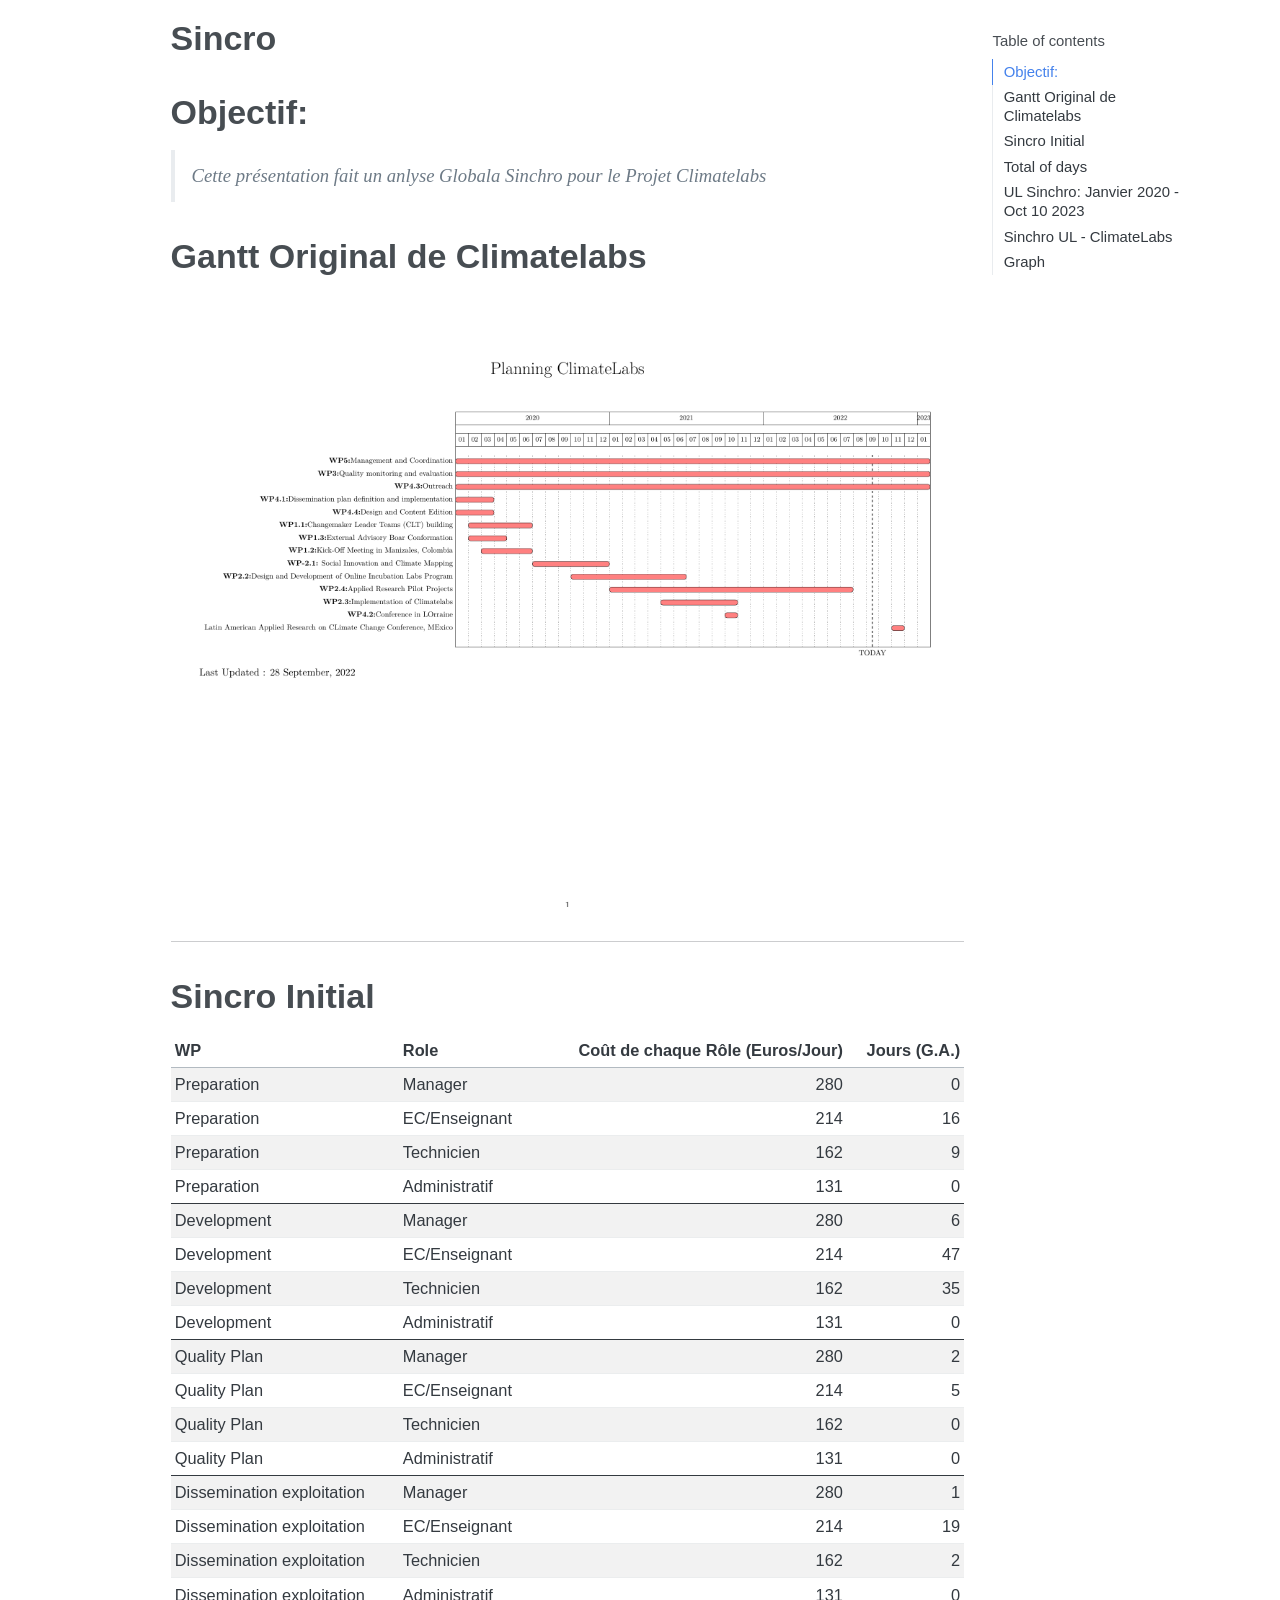
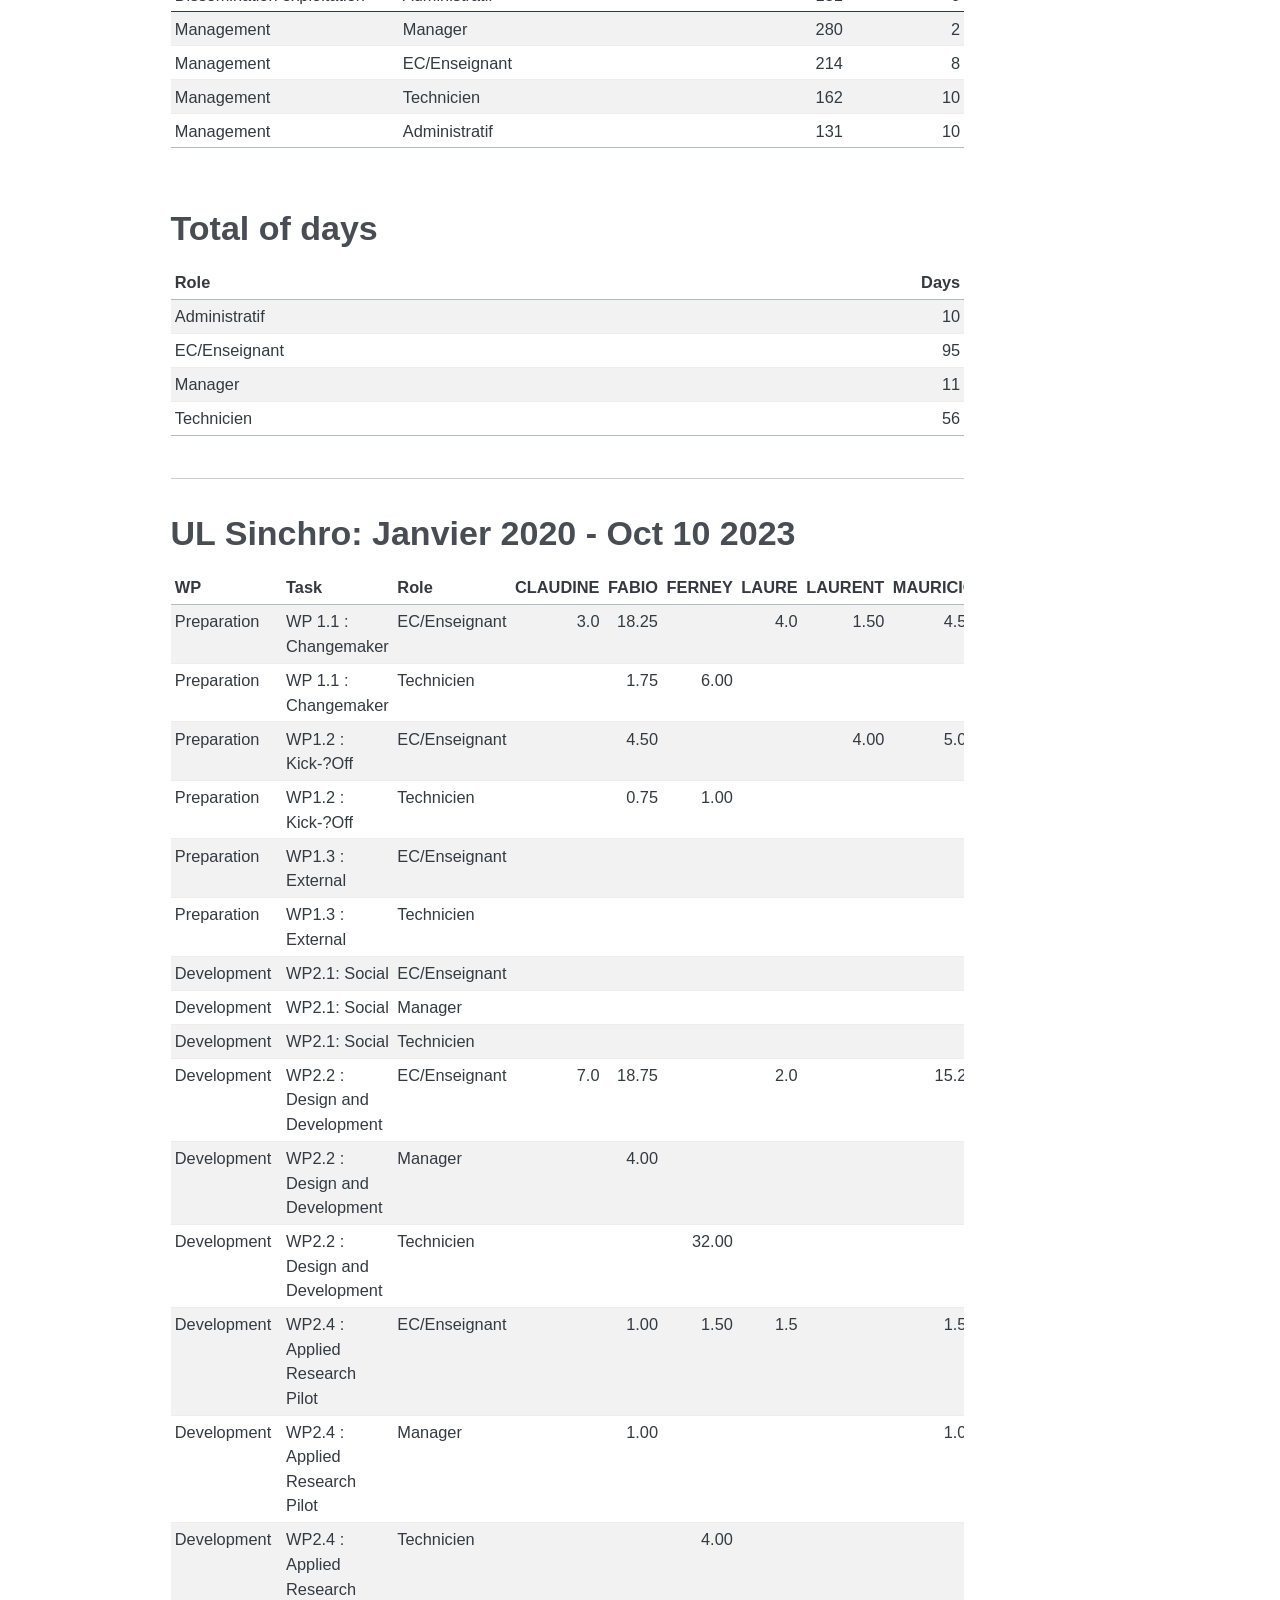
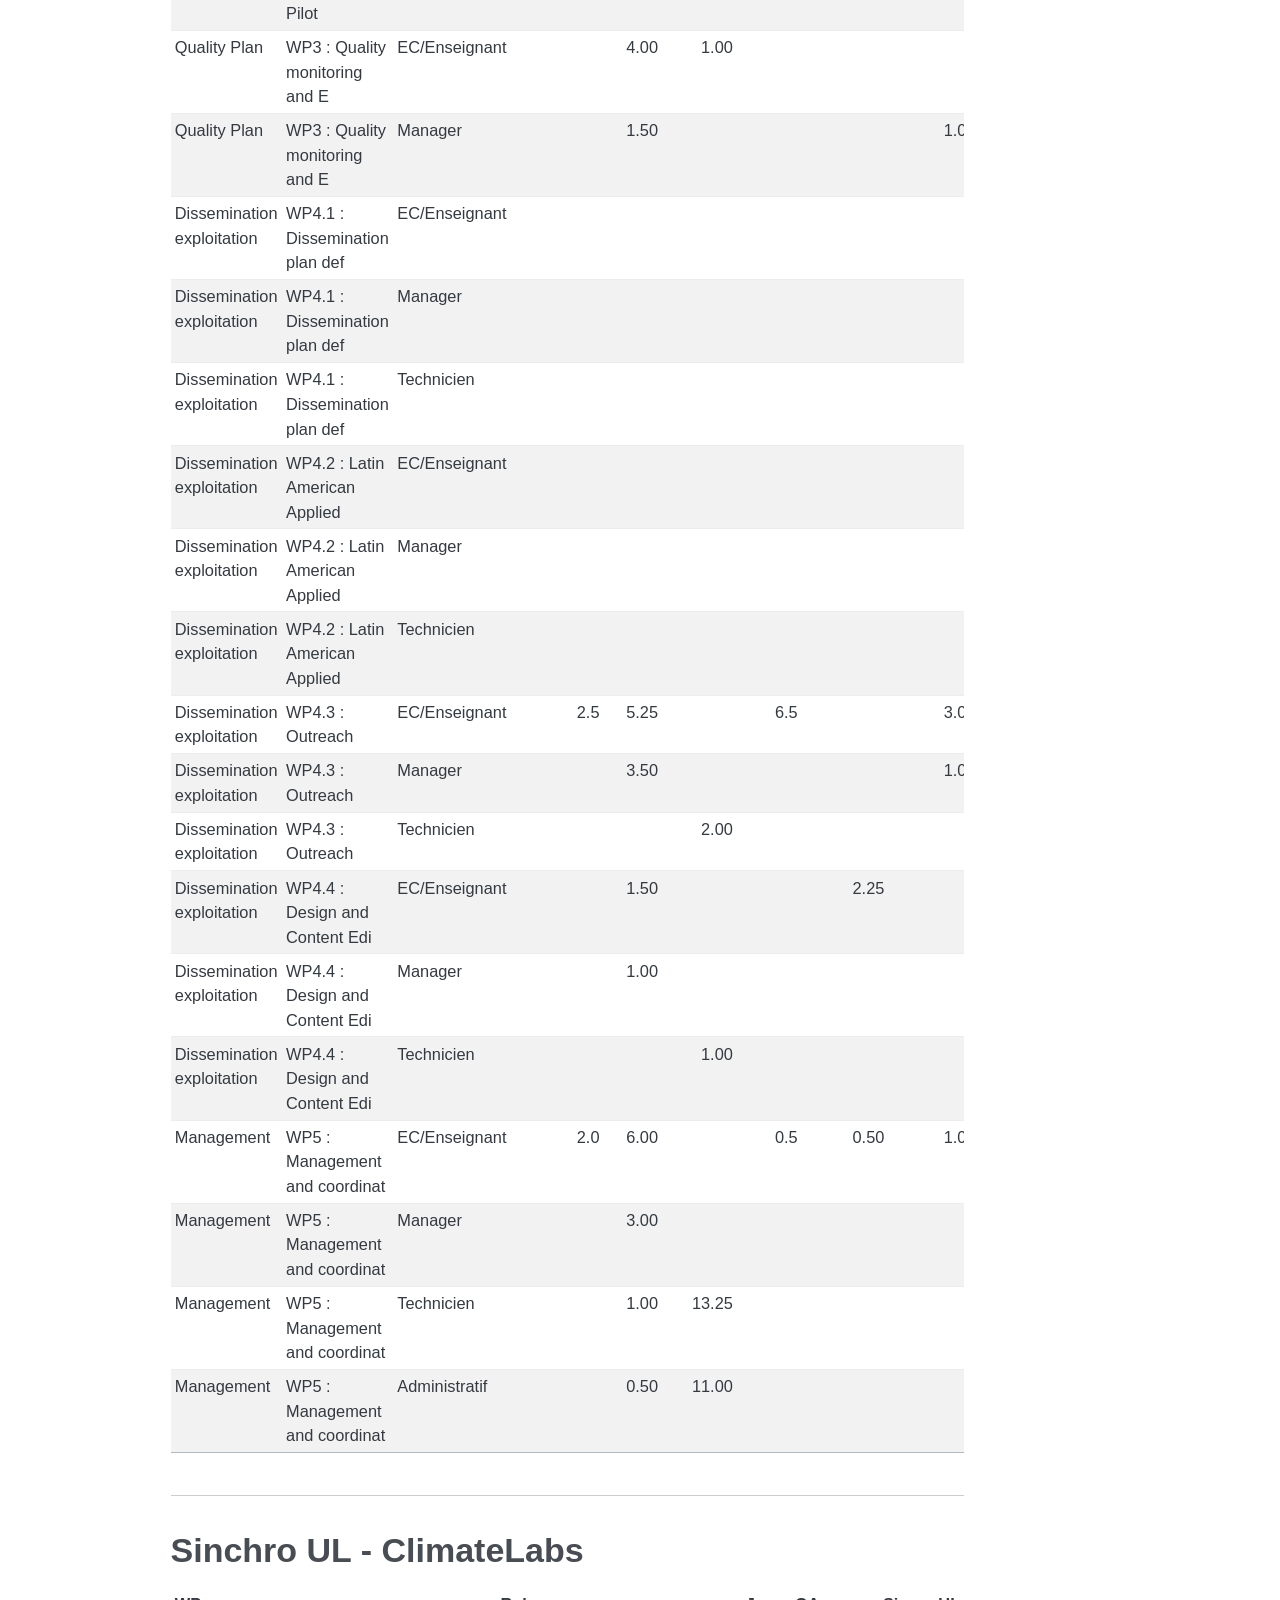
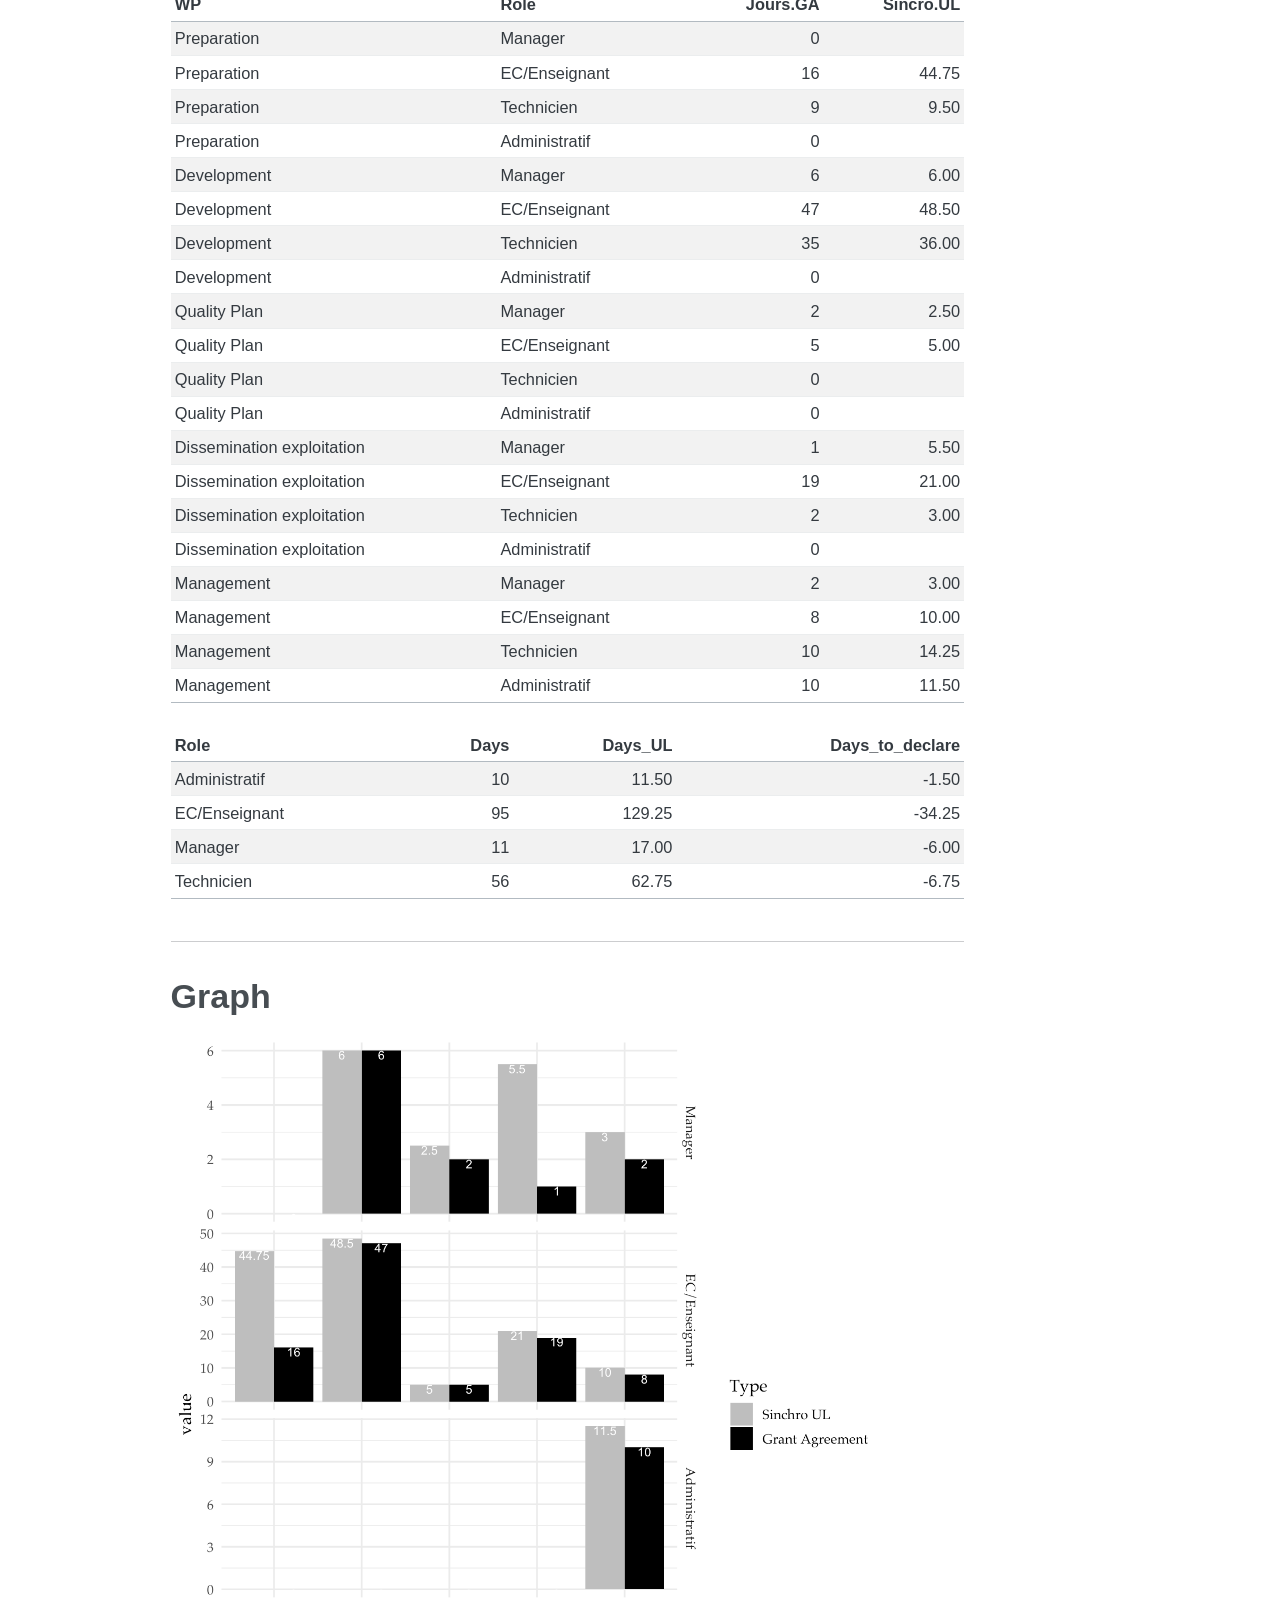
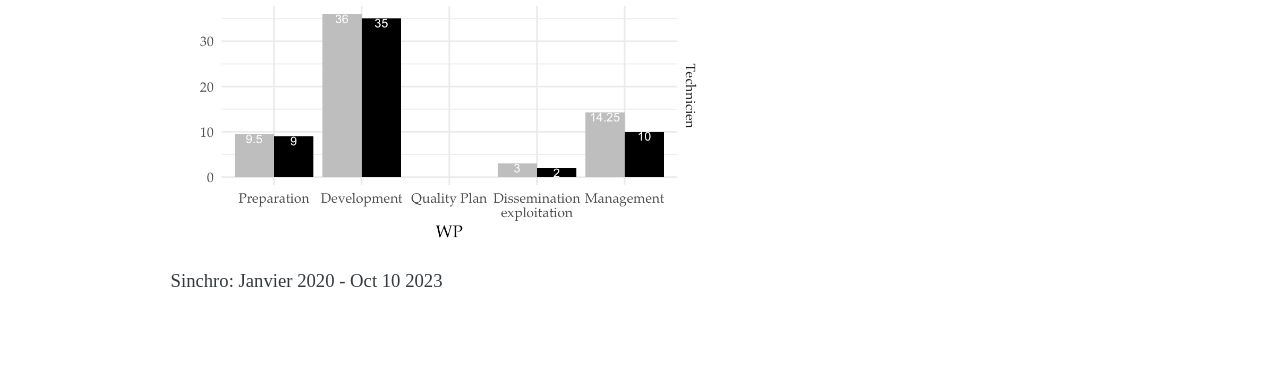
==== commit 34a4acd2: "adding the last version" ====
--- a/admin.html
+++ b/admin.html
@@ -2,7 +2,7 @@
 <html xmlns="http://www.w3.org/1999/xhtml" lang="en" xml:lang="en"><head>
 
 <meta charset="utf-8">
-<meta name="generator" content="quarto-1.2.269">
+<meta name="generator" content="quarto-1.3.450">
 
 <meta name="viewport" content="width=device-width, initial-scale=1.0, user-scalable=yes">
 
@@ -17,19 +17,18 @@
 ul.task-list{list-style: none;}
 ul.task-list li input[type="checkbox"] {
 width: 0.8em;
-margin: 0 0.8em 0.2em -1.6em;
-vertical-align: middle;
+margin: 0 0.8em 0.2em -1em;  vertical-align: middle;
 }
 </style>
 
 
 <script>/*!
- * clipboard.js v2.0.10
+ * clipboard.js v2.0.11
  * https://clipboardjs.com/
  *
  * Licensed MIT © Zeno Rocha
  */
-!function(t,e){"object"==typeof exports&&"object"==typeof module?module.exports=e():"function"==typeof define&&define.amd?define([],e):"object"==typeof exports?exports.ClipboardJS=e():t.ClipboardJS=e()}(this,function(){return n={686:function(t,e,n){"use strict";n.d(e,{default:function(){return o}});var e=n(279),i=n.n(e),e=n(370),u=n.n(e),e=n(817),c=n.n(e);function a(t){try{return document.execCommand(t)}catch(t){return}}var f=function(t){t=c()(t);return a("cut"),t};var l=function(t){var e,n,o,r=1<arguments.length&&void 0!==arguments[1]?arguments[1]:{container:document.body},i="";return"string"==typeof t?(e=t,n="rtl"===document.documentElement.getAttribute("dir"),(o=document.createElement("textarea")).style.fontSize="12pt",o.style.border="0",o.style.padding="0",o.style.margin="0",o.style.position="absolute",o.style[n?"right":"left"]="-9999px",n=window.pageYOffset||document.documentElement.scrollTop,o.style.top="".concat(n,"px"),o.setAttribute("readonly",""),o.value=e,o=o,r.container.appendChild(o),i=c()(o),a("copy"),o.remove()):(i=c()(t),a("copy")),i};function r(t){return(r="function"==typeof Symbol&&"symbol"==typeof Symbol.iterator?function(t){return typeof t}:function(t){return t&&"function"==typeof Symbol&&t.constructor===Symbol&&t!==Symbol.prototype?"symbol":typeof t})(t)}var s=function(){var t=0<arguments.length&&void 0!==arguments[0]?arguments[0]:{},e=t.action,n=void 0===e?"copy":e,o=t.container,e=t.target,t=t.text;if("copy"!==n&&"cut"!==n)throw new Error('Invalid "action" value, use either "copy" or "cut"');if(void 0!==e){if(!e||"object"!==r(e)||1!==e.nodeType)throw new Error('Invalid "target" value, use a valid Element');if("copy"===n&&e.hasAttribute("disabled"))throw new Error('Invalid "target" attribute. Please use "readonly" instead of "disabled" attribute');if("cut"===n&&(e.hasAttribute("readonly")||e.hasAttribute("disabled")))throw new Error('Invalid "target" attribute. You can\'t cut text from elements with "readonly" or "disabled" attributes')}return t?l(t,{container:o}):e?"cut"===n?f(e):l(e,{container:o}):void 0};function p(t){return(p="function"==typeof Symbol&&"symbol"==typeof Symbol.iterator?function(t){return typeof t}:function(t){return t&&"function"==typeof Symbol&&t.constructor===Symbol&&t!==Symbol.prototype?"symbol":typeof t})(t)}function d(t,e){for(var n=0;n<e.length;n++){var o=e[n];o.enumerable=o.enumerable||!1,o.configurable=!0,"value"in o&&(o.writable=!0),Object.defineProperty(t,o.key,o)}}function y(t,e){return(y=Object.setPrototypeOf||function(t,e){return t.__proto__=e,t})(t,e)}function h(n){var o=function(){if("undefined"==typeof Reflect||!Reflect.construct)return!1;if(Reflect.construct.sham)return!1;if("function"==typeof Proxy)return!0;try{return Date.prototype.toString.call(Reflect.construct(Date,[],function(){})),!0}catch(t){return!1}}();return function(){var t,e=m(n);return t=o?(t=m(this).constructor,Reflect.construct(e,arguments,t)):e.apply(this,arguments),e=this,!(t=t)||"object"!==p(t)&&"function"!=typeof t?function(t){if(void 0!==t)return t;throw new ReferenceError("this hasn't been initialised - super() hasn't been called")}(e):t}}function m(t){return(m=Object.setPrototypeOf?Object.getPrototypeOf:function(t){return t.__proto__||Object.getPrototypeOf(t)})(t)}function v(t,e){t="data-clipboard-".concat(t);if(e.hasAttribute(t))return e.getAttribute(t)}var o=function(){!function(t,e){if("function"!=typeof e&&null!==e)throw new TypeError("Super expression must either be null or a function");t.prototype=Object.create(e&&e.prototype,{constructor:{value:t,writable:!0,configurable:!0}}),e&&y(t,e)}(r,i());var t,e,n,o=h(r);function r(t,e){var n;return function(t){if(!(t instanceof r))throw new TypeError("Cannot call a class as a function")}(this),(n=o.call(this)).resolveOptions(e),n.listenClick(t),n}return t=r,n=[{key:"copy",value:function(t){var e=1<arguments.length&&void 0!==arguments[1]?arguments[1]:{container:document.body};return l(t,e)}},{key:"cut",value:function(t){return f(t)}},{key:"isSupported",value:function(){var t=0<arguments.length&&void 0!==arguments[0]?arguments[0]:["copy","cut"],t="string"==typeof t?[t]:t,e=!!document.queryCommandSupported;return t.forEach(function(t){e=e&&!!document.queryCommandSupported(t)}),e}}],(e=[{key:"resolveOptions",value:function(){var t=0<arguments.length&&void 0!==arguments[0]?arguments[0]:{};this.action="function"==typeof t.action?t.action:this.defaultAction,this.target="function"==typeof t.target?t.target:this.defaultTarget,this.text="function"==typeof t.text?t.text:this.defaultText,this.container="object"===p(t.container)?t.container:document.body}},{key:"listenClick",value:function(t){var e=this;this.listener=u()(t,"click",function(t){return e.onClick(t)})}},{key:"onClick",value:function(t){var e=t.delegateTarget||t.currentTarget,n=this.action(e)||"copy",t=s({action:n,container:this.container,target:this.target(e),text:this.text(e)});this.emit(t?"success":"error",{action:n,text:t,trigger:e,clearSelection:function(){e&&e.focus(),document.activeElement.blur(),window.getSelection().removeAllRanges()}})}},{key:"defaultAction",value:function(t){return v("action",t)}},{key:"defaultTarget",value:function(t){t=v("target",t);if(t)return document.querySelector(t)}},{key:"defaultText",value:function(t){return v("text",t)}},{key:"destroy",value:function(){this.listener.destroy()}}])&&d(t.prototype,e),n&&d(t,n),r}()},828:function(t){var e;"undefined"==typeof Element||Element.prototype.matches||((e=Element.prototype).matches=e.matchesSelector||e.mozMatchesSelector||e.msMatchesSelector||e.oMatchesSelector||e.webkitMatchesSelector),t.exports=function(t,e){for(;t&&9!==t.nodeType;){if("function"==typeof t.matches&&t.matches(e))return t;t=t.parentNode}}},438:function(t,e,n){var u=n(828);function i(t,e,n,o,r){var i=function(e,n,t,o){return function(t){t.delegateTarget=u(t.target,n),t.delegateTarget&&o.call(e,t)}}.apply(this,arguments);return t.addEventListener(n,i,r),{destroy:function(){t.removeEventListener(n,i,r)}}}t.exports=function(t,e,n,o,r){return"function"==typeof t.addEventListener?i.apply(null,arguments):"function"==typeof n?i.bind(null,document).apply(null,arguments):("string"==typeof t&&(t=document.querySelectorAll(t)),Array.prototype.map.call(t,function(t){return i(t,e,n,o,r)}))}},879:function(t,n){n.node=function(t){return void 0!==t&&t instanceof HTMLElement&&1===t.nodeType},n.nodeList=function(t){var e=Object.prototype.toString.call(t);return void 0!==t&&("[object NodeList]"===e||"[object HTMLCollection]"===e)&&"length"in t&&(0===t.length||n.node(t[0]))},n.string=function(t){return"string"==typeof t||t instanceof String},n.fn=function(t){return"[object Function]"===Object.prototype.toString.call(t)}},370:function(t,e,n){var f=n(879),l=n(438);t.exports=function(t,e,n){if(!t&&!e&&!n)throw new Error("Missing required arguments");if(!f.string(e))throw new TypeError("Second argument must be a String");if(!f.fn(n))throw new TypeError("Third argument must be a Function");if(f.node(t))return c=e,a=n,(u=t).addEventListener(c,a),{destroy:function(){u.removeEventListener(c,a)}};if(f.nodeList(t))return o=t,r=e,i=n,Array.prototype.forEach.call(o,function(t){t.addEventListener(r,i)}),{destroy:function(){Array.prototype.forEach.call(o,function(t){t.removeEventListener(r,i)})}};if(f.string(t))return t=t,e=e,n=n,l(document.body,t,e,n);throw new TypeError("First argument must be a String, HTMLElement, HTMLCollection, or NodeList");var o,r,i,u,c,a}},817:function(t){t.exports=function(t){var e,n="SELECT"===t.nodeName?(t.focus(),t.value):"INPUT"===t.nodeName||"TEXTAREA"===t.nodeName?((e=t.hasAttribute("readonly"))||t.setAttribute("readonly",""),t.select(),t.setSelectionRange(0,t.value.length),e||t.removeAttribute("readonly"),t.value):(t.hasAttribute("contenteditable")&&t.focus(),n=window.getSelection(),(e=document.createRange()).selectNodeContents(t),n.removeAllRanges(),n.addRange(e),n.toString());return n}},279:function(t){function e(){}e.prototype={on:function(t,e,n){var o=this.e||(this.e={});return(o[t]||(o[t]=[])).push({fn:e,ctx:n}),this},once:function(t,e,n){var o=this;function r(){o.off(t,r),e.apply(n,arguments)}return r._=e,this.on(t,r,n)},emit:function(t){for(var e=[].slice.call(arguments,1),n=((this.e||(this.e={}))[t]||[]).slice(),o=0,r=n.length;o<r;o++)n[o].fn.apply(n[o].ctx,e);return this},off:function(t,e){var n=this.e||(this.e={}),o=n[t],r=[];if(o&&e)for(var i=0,u=o.length;i<u;i++)o[i].fn!==e&&o[i].fn._!==e&&r.push(o[i]);return r.length?n[t]=r:delete n[t],this}},t.exports=e,t.exports.TinyEmitter=e}},r={},o.n=function(t){var e=t&&t.__esModule?function(){return t.default}:function(){return t};return o.d(e,{a:e}),e},o.d=function(t,e){for(var n in e)o.o(e,n)&&!o.o(t,n)&&Object.defineProperty(t,n,{enumerable:!0,get:e[n]})},o.o=function(t,e){return Object.prototype.hasOwnProperty.call(t,e)},o(686).default;function o(t){if(r[t])return r[t].exports;var e=r[t]={exports:{}};return n[t](e,e.exports,o),e.exports}var n,r});</script>
+!function(t,e){"object"==typeof exports&&"object"==typeof module?module.exports=e():"function"==typeof define&&define.amd?define([],e):"object"==typeof exports?exports.ClipboardJS=e():t.ClipboardJS=e()}(this,function(){return n={686:function(t,e,n){"use strict";n.d(e,{default:function(){return b}});var e=n(279),i=n.n(e),e=n(370),u=n.n(e),e=n(817),r=n.n(e);function c(t){try{return document.execCommand(t)}catch(t){return}}var a=function(t){t=r()(t);return c("cut"),t};function o(t,e){var n,o,t=(n=t,o="rtl"===document.documentElement.getAttribute("dir"),(t=document.createElement("textarea")).style.fontSize="12pt",t.style.border="0",t.style.padding="0",t.style.margin="0",t.style.position="absolute",t.style[o?"right":"left"]="-9999px",o=window.pageYOffset||document.documentElement.scrollTop,t.style.top="".concat(o,"px"),t.setAttribute("readonly",""),t.value=n,t);return e.container.appendChild(t),e=r()(t),c("copy"),t.remove(),e}var f=function(t){var e=1<arguments.length&&void 0!==arguments[1]?arguments[1]:{container:document.body},n="";return"string"==typeof t?n=o(t,e):t instanceof HTMLInputElement&&!["text","search","url","tel","password"].includes(null==t?void 0:t.type)?n=o(t.value,e):(n=r()(t),c("copy")),n};function l(t){return(l="function"==typeof Symbol&&"symbol"==typeof Symbol.iterator?function(t){return typeof t}:function(t){return t&&"function"==typeof Symbol&&t.constructor===Symbol&&t!==Symbol.prototype?"symbol":typeof t})(t)}var s=function(){var t=0<arguments.length&&void 0!==arguments[0]?arguments[0]:{},e=t.action,n=void 0===e?"copy":e,o=t.container,e=t.target,t=t.text;if("copy"!==n&&"cut"!==n)throw new Error('Invalid "action" value, use either "copy" or "cut"');if(void 0!==e){if(!e||"object"!==l(e)||1!==e.nodeType)throw new Error('Invalid "target" value, use a valid Element');if("copy"===n&&e.hasAttribute("disabled"))throw new Error('Invalid "target" attribute. Please use "readonly" instead of "disabled" attribute');if("cut"===n&&(e.hasAttribute("readonly")||e.hasAttribute("disabled")))throw new Error('Invalid "target" attribute. You can\'t cut text from elements with "readonly" or "disabled" attributes')}return t?f(t,{container:o}):e?"cut"===n?a(e):f(e,{container:o}):void 0};function p(t){return(p="function"==typeof Symbol&&"symbol"==typeof Symbol.iterator?function(t){return typeof t}:function(t){return t&&"function"==typeof Symbol&&t.constructor===Symbol&&t!==Symbol.prototype?"symbol":typeof t})(t)}function d(t,e){for(var n=0;n<e.length;n++){var o=e[n];o.enumerable=o.enumerable||!1,o.configurable=!0,"value"in o&&(o.writable=!0),Object.defineProperty(t,o.key,o)}}function y(t,e){return(y=Object.setPrototypeOf||function(t,e){return t.__proto__=e,t})(t,e)}function h(n){var o=function(){if("undefined"==typeof Reflect||!Reflect.construct)return!1;if(Reflect.construct.sham)return!1;if("function"==typeof Proxy)return!0;try{return Date.prototype.toString.call(Reflect.construct(Date,[],function(){})),!0}catch(t){return!1}}();return function(){var t,e=v(n);return t=o?(t=v(this).constructor,Reflect.construct(e,arguments,t)):e.apply(this,arguments),e=this,!(t=t)||"object"!==p(t)&&"function"!=typeof t?function(t){if(void 0!==t)return t;throw new ReferenceError("this hasn't been initialised - super() hasn't been called")}(e):t}}function v(t){return(v=Object.setPrototypeOf?Object.getPrototypeOf:function(t){return t.__proto__||Object.getPrototypeOf(t)})(t)}function m(t,e){t="data-clipboard-".concat(t);if(e.hasAttribute(t))return e.getAttribute(t)}var b=function(){!function(t,e){if("function"!=typeof e&&null!==e)throw new TypeError("Super expression must either be null or a function");t.prototype=Object.create(e&&e.prototype,{constructor:{value:t,writable:!0,configurable:!0}}),e&&y(t,e)}(r,i());var t,e,n,o=h(r);function r(t,e){var n;return function(t){if(!(t instanceof r))throw new TypeError("Cannot call a class as a function")}(this),(n=o.call(this)).resolveOptions(e),n.listenClick(t),n}return t=r,n=[{key:"copy",value:function(t){var e=1<arguments.length&&void 0!==arguments[1]?arguments[1]:{container:document.body};return f(t,e)}},{key:"cut",value:function(t){return a(t)}},{key:"isSupported",value:function(){var t=0<arguments.length&&void 0!==arguments[0]?arguments[0]:["copy","cut"],t="string"==typeof t?[t]:t,e=!!document.queryCommandSupported;return t.forEach(function(t){e=e&&!!document.queryCommandSupported(t)}),e}}],(e=[{key:"resolveOptions",value:function(){var t=0<arguments.length&&void 0!==arguments[0]?arguments[0]:{};this.action="function"==typeof t.action?t.action:this.defaultAction,this.target="function"==typeof t.target?t.target:this.defaultTarget,this.text="function"==typeof t.text?t.text:this.defaultText,this.container="object"===p(t.container)?t.container:document.body}},{key:"listenClick",value:function(t){var e=this;this.listener=u()(t,"click",function(t){return e.onClick(t)})}},{key:"onClick",value:function(t){var e=t.delegateTarget||t.currentTarget,n=this.action(e)||"copy",t=s({action:n,container:this.container,target:this.target(e),text:this.text(e)});this.emit(t?"success":"error",{action:n,text:t,trigger:e,clearSelection:function(){e&&e.focus(),window.getSelection().removeAllRanges()}})}},{key:"defaultAction",value:function(t){return m("action",t)}},{key:"defaultTarget",value:function(t){t=m("target",t);if(t)return document.querySelector(t)}},{key:"defaultText",value:function(t){return m("text",t)}},{key:"destroy",value:function(){this.listener.destroy()}}])&&d(t.prototype,e),n&&d(t,n),r}()},828:function(t){var e;"undefined"==typeof Element||Element.prototype.matches||((e=Element.prototype).matches=e.matchesSelector||e.mozMatchesSelector||e.msMatchesSelector||e.oMatchesSelector||e.webkitMatchesSelector),t.exports=function(t,e){for(;t&&9!==t.nodeType;){if("function"==typeof t.matches&&t.matches(e))return t;t=t.parentNode}}},438:function(t,e,n){var u=n(828);function i(t,e,n,o,r){var i=function(e,n,t,o){return function(t){t.delegateTarget=u(t.target,n),t.delegateTarget&&o.call(e,t)}}.apply(this,arguments);return t.addEventListener(n,i,r),{destroy:function(){t.removeEventListener(n,i,r)}}}t.exports=function(t,e,n,o,r){return"function"==typeof t.addEventListener?i.apply(null,arguments):"function"==typeof n?i.bind(null,document).apply(null,arguments):("string"==typeof t&&(t=document.querySelectorAll(t)),Array.prototype.map.call(t,function(t){return i(t,e,n,o,r)}))}},879:function(t,n){n.node=function(t){return void 0!==t&&t instanceof HTMLElement&&1===t.nodeType},n.nodeList=function(t){var e=Object.prototype.toString.call(t);return void 0!==t&&("[object NodeList]"===e||"[object HTMLCollection]"===e)&&"length"in t&&(0===t.length||n.node(t[0]))},n.string=function(t){return"string"==typeof t||t instanceof String},n.fn=function(t){return"[object Function]"===Object.prototype.toString.call(t)}},370:function(t,e,n){var f=n(879),l=n(438);t.exports=function(t,e,n){if(!t&&!e&&!n)throw new Error("Missing required arguments");if(!f.string(e))throw new TypeError("Second argument must be a String");if(!f.fn(n))throw new TypeError("Third argument must be a Function");if(f.node(t))return c=e,a=n,(u=t).addEventListener(c,a),{destroy:function(){u.removeEventListener(c,a)}};if(f.nodeList(t))return o=t,r=e,i=n,Array.prototype.forEach.call(o,function(t){t.addEventListener(r,i)}),{destroy:function(){Array.prototype.forEach.call(o,function(t){t.removeEventListener(r,i)})}};if(f.string(t))return t=t,e=e,n=n,l(document.body,t,e,n);throw new TypeError("First argument must be a String, HTMLElement, HTMLCollection, or NodeList");var o,r,i,u,c,a}},817:function(t){t.exports=function(t){var e,n="SELECT"===t.nodeName?(t.focus(),t.value):"INPUT"===t.nodeName||"TEXTAREA"===t.nodeName?((e=t.hasAttribute("readonly"))||t.setAttribute("readonly",""),t.select(),t.setSelectionRange(0,t.value.length),e||t.removeAttribute("readonly"),t.value):(t.hasAttribute("contenteditable")&&t.focus(),n=window.getSelection(),(e=document.createRange()).selectNodeContents(t),n.removeAllRanges(),n.addRange(e),n.toString());return n}},279:function(t){function e(){}e.prototype={on:function(t,e,n){var o=this.e||(this.e={});return(o[t]||(o[t]=[])).push({fn:e,ctx:n}),this},once:function(t,e,n){var o=this;function r(){o.off(t,r),e.apply(n,arguments)}return r._=e,this.on(t,r,n)},emit:function(t){for(var e=[].slice.call(arguments,1),n=((this.e||(this.e={}))[t]||[]).slice(),o=0,r=n.length;o<r;o++)n[o].fn.apply(n[o].ctx,e);return this},off:function(t,e){var n=this.e||(this.e={}),o=n[t],r=[];if(o&&e)for(var i=0,u=o.length;i<u;i++)o[i].fn!==e&&o[i].fn._!==e&&r.push(o[i]);return r.length?n[t]=r:delete n[t],this}},t.exports=e,t.exports.TinyEmitter=e}},r={},o.n=function(t){var e=t&&t.__esModule?function(){return t.default}:function(){return t};return o.d(e,{a:e}),e},o.d=function(t,e){for(var n in e)o.o(e,n)&&!o.o(t,n)&&Object.defineProperty(t,n,{enumerable:!0,get:e[n]})},o.o=function(t,e){return Object.prototype.hasOwnProperty.call(t,e)},o(686).default;function o(t){if(r[t])return r[t].exports;var e=r[t]={exports:{}};return n[t](e,e.exports,o),e.exports}var n,r});</script>
 <script>const sectionChanged = new CustomEvent("quarto-sectionChanged", {
   detail: {},
   bubbles: true,
@@ -37,7 +36,52 @@
   composed: false,
 });
 
+const layoutMarginEls = () => {
+  // Find any conflicting margin elements and add margins to the
+  // top to prevent overlap
+  const marginChildren = window.document.querySelectorAll(
+    ".column-margin.column-container > * "
+  );
+
+  let lastBottom = 0;
+  for (const marginChild of marginChildren) {
+    if (marginChild.offsetParent !== null) {
+      // clear the top margin so we recompute it
+      marginChild.style.marginTop = null;
+      const top = marginChild.getBoundingClientRect().top + window.scrollY;
+      console.log({
+        childtop: marginChild.getBoundingClientRect().top,
+        scroll: window.scrollY,
+        top,
+        lastBottom,
+      });
+      if (top < lastBottom) {
+        const margin = lastBottom - top;
+        marginChild.style.marginTop = `${margin}px`;
+      }
+      const styles = window.getComputedStyle(marginChild);
+      const marginTop = parseFloat(styles["marginTop"]);
+
+      console.log({
+        top,
+        height: marginChild.getBoundingClientRect().height,
+        marginTop,
+        total: top + marginChild.getBoundingClientRect().height + marginTop,
+      });
+      lastBottom = top + marginChild.getBoundingClientRect().height + marginTop;
+    }
+  }
+};
+
 window.document.addEventListener("DOMContentLoaded", function (_event) {
+  // Recompute the position of margin elements anytime the body size changes
+  if (window.ResizeObserver) {
+    const resizeObserver = new window.ResizeObserver(
+      throttle(layoutMarginEls, 50)
+    );
+    resizeObserver.observe(window.document.body);
+  }
+
   const tocEl = window.document.querySelector('nav.toc-active[role="doc-toc"]');
   const sidebarEl = window.document.getElementById("quarto-sidebar");
   const leftTocEl = window.document.getElementById("quarto-sidebar-toc-left");
@@ -291,6 +335,7 @@
 
   const manageSidebarVisiblity = (el, placeholderDescriptor) => {
     let isVisible = true;
+    let elRect;
 
     return (hiddenRegions) => {
       if (el === null) {
@@ -301,11 +346,6 @@
       const lastChildEl = el.lastElementChild;
 
       if (lastChildEl) {
-        // Find the top and bottom o the element that is being managed
-        const elTop = el.offsetTop;
-        const elBottom =
-          elTop + lastChildEl.offsetTop + lastChildEl.offsetHeight;
-
         // Converts the sidebar to a menu
         const convertToMenu = () => {
           for (const child of el.children) {
@@ -313,100 +353,112 @@
             child.style.overflow = "hidden";
           }
 
-          const toggleContainer = window.document.createElement("div");
-          toggleContainer.style.width = "100%";
-          toggleContainer.classList.add("zindex-over-content");
-          toggleContainer.classList.add("quarto-sidebar-toggle");
-          toggleContainer.classList.add("headroom-target"); // Marks this to be managed by headeroom
-          toggleContainer.id = placeholderDescriptor.id;
-          toggleContainer.style.position = "fixed";
-
-          const toggleIcon = window.document.createElement("i");
-          toggleIcon.classList.add("quarto-sidebar-toggle-icon");
-          toggleIcon.classList.add("bi");
-          toggleIcon.classList.add("bi-caret-down-fill");
-
-          const toggleTitle = window.document.createElement("div");
-          const titleEl = window.document.body.querySelector(
-            placeholderDescriptor.titleSelector
-          );
-          if (titleEl) {
-            toggleTitle.append(titleEl.innerText, toggleIcon);
-          }
-          toggleTitle.classList.add("zindex-over-content");
-          toggleTitle.classList.add("quarto-sidebar-toggle-title");
-          toggleContainer.append(toggleTitle);
-
-          const toggleContents = window.document.createElement("div");
-          toggleContents.classList = el.classList;
-          toggleContents.classList.add("zindex-over-content");
-          toggleContents.classList.add("quarto-sidebar-toggle-contents");
-          for (const child of el.children) {
-            if (child.id === "toc-title") {
-              continue;
+          nexttick(() => {
+            const toggleContainer = window.document.createElement("div");
+            toggleContainer.style.width = "100%";
+            toggleContainer.classList.add("zindex-over-content");
+            toggleContainer.classList.add("quarto-sidebar-toggle");
+            toggleContainer.classList.add("headroom-target"); // Marks this to be managed by headeroom
+            toggleContainer.id = placeholderDescriptor.id;
+            toggleContainer.style.position = "fixed";
+
+            const toggleIcon = window.document.createElement("i");
+            toggleIcon.classList.add("quarto-sidebar-toggle-icon");
+            toggleIcon.classList.add("bi");
+            toggleIcon.classList.add("bi-caret-down-fill");
+
+            const toggleTitle = window.document.createElement("div");
+            const titleEl = window.document.body.querySelector(
+              placeholderDescriptor.titleSelector
+            );
+            if (titleEl) {
+              toggleTitle.append(
+                titleEl.textContent || titleEl.innerText,
+                toggleIcon
+              );
             }
-
-            const clone = child.cloneNode(true);
-            clone.style.opacity = 1;
-            clone.style.display = null;
-            toggleContents.append(clone);
-          }
-          toggleContents.style.height = "0px";
-          toggleContainer.append(toggleContents);
-          el.parentElement.prepend(toggleContainer);
-
-          // Process clicks
-          let tocShowing = false;
-          // Allow the caller to control whether this is dismissed
-          // when it is clicked (e.g. sidebar navigation supports
-          // opening and closing the nav tree, so don't dismiss on click)
-          const clickEl = placeholderDescriptor.dismissOnClick
-            ? toggleContainer
-            : toggleTitle;
-
-          const closeToggle = () => {
-            if (tocShowing) {
-              toggleContainer.classList.remove("expanded");
-              toggleContents.style.height = "0px";
-              tocShowing = false;
+            toggleTitle.classList.add("zindex-over-content");
+            toggleTitle.classList.add("quarto-sidebar-toggle-title");
+            toggleContainer.append(toggleTitle);
+
+            const toggleContents = window.document.createElement("div");
+            toggleContents.classList = el.classList;
+            toggleContents.classList.add("zindex-over-content");
+            toggleContents.classList.add("quarto-sidebar-toggle-contents");
+            for (const child of el.children) {
+              if (child.id === "toc-title") {
+                continue;
+              }
+
+              const clone = child.cloneNode(true);
+              clone.style.opacity = 1;
+              clone.style.display = null;
+              toggleContents.append(clone);
             }
-          };
-
-          const positionToggle = () => {
-            // position the element (top left of parent, same width as parent)
-            const elRect = el.getBoundingClientRect();
-            toggleContainer.style.left = `${elRect.left}px`;
-            toggleContainer.style.top = `${elRect.top}px`;
-            toggleContainer.style.width = `${elRect.width}px`;
-          };
-
-          // Get rid of any expanded toggle if the user scrolls
-          window.document.addEventListener(
-            "scroll",
-            throttle(() => {
-              closeToggle();
-            }, 50)
-          );
-
-          // Handle positioning of the toggle
-          window.addEventListener(
-            "resize",
-            throttle(() => {
-              positionToggle();
-            }, 50)
-          );
-          positionToggle();
-
-          // Process the click
-          clickEl.onclick = () => {
-            if (!tocShowing) {
-              toggleContainer.classList.add("expanded");
-              toggleContents.style.height = null;
-              tocShowing = true;
-            } else {
-              closeToggle();
-            }
-          };
+            toggleContents.style.height = "0px";
+            const positionToggle = () => {
+              // position the element (top left of parent, same width as parent)
+              if (!elRect) {
+                elRect = el.getBoundingClientRect();
+              }
+              toggleContainer.style.left = `${elRect.left}px`;
+              toggleContainer.style.top = `${elRect.top}px`;
+              toggleContainer.style.width = `${elRect.width}px`;
+            };
+            positionToggle();
+
+            toggleContainer.append(toggleContents);
+            el.parentElement.prepend(toggleContainer);
+
+            // Process clicks
+            let tocShowing = false;
+            // Allow the caller to control whether this is dismissed
+            // when it is clicked (e.g. sidebar navigation supports
+            // opening and closing the nav tree, so don't dismiss on click)
+            const clickEl = placeholderDescriptor.dismissOnClick
+              ? toggleContainer
+              : toggleTitle;
+
+            const closeToggle = () => {
+              if (tocShowing) {
+                toggleContainer.classList.remove("expanded");
+                toggleContents.style.height = "0px";
+                tocShowing = false;
+              }
+            };
+
+            // Get rid of any expanded toggle if the user scrolls
+            window.document.addEventListener(
+              "scroll",
+              throttle(() => {
+                closeToggle();
+              }, 50)
+            );
+
+            // Handle positioning of the toggle
+            window.addEventListener(
+              "resize",
+              throttle(() => {
+                elRect = undefined;
+                positionToggle();
+              }, 50)
+            );
+
+            window.addEventListener("quarto-hrChanged", () => {
+              elRect = undefined;
+            });
+
+            // Process the click
+            clickEl.onclick = () => {
+              if (!tocShowing) {
+                toggleContainer.classList.add("expanded");
+                toggleContents.style.height = null;
+                tocShowing = true;
+              } else {
+                closeToggle();
+              }
+            };
+          });
         };
 
         // Converts a sidebar from a menu back to a sidebar
@@ -430,6 +482,11 @@
           convertToMenu();
           isVisible = false;
         } else {
+          // Find the top and bottom o the element that is being managed
+          const elTop = el.offsetTop;
+          const elBottom =
+            elTop + lastChildEl.offsetTop + lastChildEl.offsetHeight;
+
           if (!isVisible) {
             // If the element is current not visible reveal if there are
             // no conflicts with overlay regions
@@ -450,26 +507,51 @@
     };
   };
 
-  // Find any conflicting margin elements and add margins to the
-  // top to prevent overlap
-  const marginChildren = window.document.querySelectorAll(
-    ".column-margin.column-container > * "
-  );
-
-  nexttick(() => {
-    let lastBottom = 0;
-    for (const marginChild of marginChildren) {
-      const top = marginChild.getBoundingClientRect().top + window.scrollY;
-      if (top < lastBottom) {
-        const margin = lastBottom - top;
-        marginChild.style.marginTop = `${margin}px`;
-      }
-      const styles = window.getComputedStyle(marginChild);
-      const marginTop = parseFloat(styles["marginTop"]);
-
-      lastBottom = top + marginChild.getBoundingClientRect().height + marginTop;
+  const tabEls = document.querySelectorAll('a[data-bs-toggle="tab"]');
+  for (const tabEl of tabEls) {
+    const id = tabEl.getAttribute("data-bs-target");
+    if (id) {
+      const columnEl = document.querySelector(
+        `${id} .column-margin, .tabset-margin-content`
+      );
+      if (columnEl)
+        tabEl.addEventListener("shown.bs.tab", function (event) {
+          const el = event.srcElement;
+          if (el) {
+            const visibleCls = `${el.id}-margin-content`;
+            // walk up until we find a parent tabset
+            let panelTabsetEl = el.parentElement;
+            while (panelTabsetEl) {
+              if (panelTabsetEl.classList.contains("panel-tabset")) {
+                break;
+              }
+              panelTabsetEl = panelTabsetEl.parentElement;
+            }
+
+            if (panelTabsetEl) {
+              const prevSib = panelTabsetEl.previousElementSibling;
+              if (
+                prevSib &&
+                prevSib.classList.contains("tabset-margin-container")
+              ) {
+                const childNodes = prevSib.querySelectorAll(
+                  ".tabset-margin-content"
+                );
+                for (const childEl of childNodes) {
+                  if (childEl.classList.contains(visibleCls)) {
+                    childEl.classList.remove("collapse");
+                  } else {
+                    childEl.classList.add("collapse");
+                  }
+                }
+              }
+            }
+          }
+
+          layoutMarginEls();
+        });
     }
-  });
+  }
 
   // Manage the visibility of the toc and the sidebar
   const marginScrollVisibility = manageSidebarVisiblity(marginSidebarEl, {
@@ -538,8 +620,9 @@
   const kOverlapPaddingSize = 10;
   function toRegions(els) {
     return els.map((el) => {
+      const boundRect = el.getBoundingClientRect();
       const top =
-        el.getBoundingClientRect().top +
+        boundRect.top +
         document.documentElement.scrollTop -
         kOverlapPaddingSize;
       return {
@@ -549,11 +632,51 @@
     });
   }
 
+  let hasObserved = false;
+  const visibleItemObserver = (els) => {
+    let visibleElements = [...els];
+    const intersectionObserver = new IntersectionObserver(
+      (entries, _observer) => {
+        entries.forEach((entry) => {
+          if (entry.isIntersecting) {
+            if (visibleElements.indexOf(entry.target) === -1) {
+              visibleElements.push(entry.target);
+            }
+          } else {
+            visibleElements = visibleElements.filter((visibleEntry) => {
+              return visibleEntry !== entry;
+            });
+          }
+        });
+
+        if (!hasObserved) {
+          hideOverlappedSidebars();
+        }
+        hasObserved = true;
+      },
+      {}
+    );
+    els.forEach((el) => {
+      intersectionObserver.observe(el);
+    });
+
+    return {
+      getVisibleEntries: () => {
+        return visibleElements;
+      },
+    };
+  };
+
+  const rightElementObserver = visibleItemObserver(rightSideConflictEls);
+  const leftElementObserver = visibleItemObserver(leftSideConflictEls);
+
   const hideOverlappedSidebars = () => {
-    marginScrollVisibility(toRegions(rightSideConflictEls));
-    sidebarScrollVisiblity(toRegions(leftSideConflictEls));
+    marginScrollVisibility(toRegions(rightElementObserver.getVisibleEntries()));
+    sidebarScrollVisiblity(toRegions(leftElementObserver.getVisibleEntries()));
     if (tocLeftScrollVisibility) {
-      tocLeftScrollVisibility(toRegions(leftSideConflictEls));
+      tocLeftScrollVisibility(
+        toRegions(leftElementObserver.getVisibleEntries())
+      );
     }
   };
 
@@ -575,7 +698,6 @@
       manageTransition("TOC", slow);
       manageTransition("quarto-sidebar", slow);
     };
-
     const readerMode = !isReaderMode();
     setReaderModeValue(readerMode);
 
@@ -622,6 +744,9 @@
   };
   let localReaderMode = null;
 
+  const tocOpenDepthStr = tocEl?.getAttribute("data-toc-expanded");
+  const tocOpenDepth = tocOpenDepthStr ? Number(tocOpenDepthStr) : 1;
+
   // Walk the TOC and collapse/expand nodes
   // Nodes are expanded if:
   // - they are top level
@@ -647,7 +772,13 @@
 
     // Process the collapse state if this is an UL
     if (el.tagName === "UL") {
-      if (depth === 1 || hasActiveChild || prevSiblingIsActiveLink(el)) {
+      if (tocOpenDepth === -1 && depth > 1) {
+        el.classList.add("collapse");
+      } else if (
+        depth <= tocOpenDepth ||
+        hasActiveChild ||
+        prevSiblingIsActiveLink(el)
+      ) {
         el.classList.remove("collapse");
       } else {
         el.classList.add("collapse");
@@ -821,7 +952,7 @@
 !function(A,e){"use strict";"function"==typeof define&&define.amd?define([],e):"object"==typeof module&&module.exports?module.exports=e():(A.AnchorJS=e(),A.anchors=new A.AnchorJS)}(this,function(){"use strict";return function(A){function d(A){A.icon=Object.prototype.hasOwnProperty.call(A,"icon")?A.icon:"",A.visible=Object.prototype.hasOwnProperty.call(A,"visible")?A.visible:"hover",A.placement=Object.prototype.hasOwnProperty.call(A,"placement")?A.placement:"right",A.ariaLabel=Object.prototype.hasOwnProperty.call(A,"ariaLabel")?A.ariaLabel:"Anchor",A.class=Object.prototype.hasOwnProperty.call(A,"class")?A.class:"",A.base=Object.prototype.hasOwnProperty.call(A,"base")?A.base:"",A.truncate=Object.prototype.hasOwnProperty.call(A,"truncate")?Math.floor(A.truncate):64,A.titleText=Object.prototype.hasOwnProperty.call(A,"titleText")?A.titleText:""}function w(A){var e;if("string"==typeof A||A instanceof String)e=[].slice.call(document.querySelectorAll(A));else{if(!(Array.isArray(A)||A instanceof NodeList))throw new TypeError("The selector provided to AnchorJS was invalid.");e=[].slice.call(A)}return e}this.options=A||{},this.elements=[],d(this.options),this.isTouchDevice=function(){return Boolean("ontouchstart"in window||window.TouchEvent||window.DocumentTouch&&document instanceof DocumentTouch)},this.add=function(A){var e,t,o,i,n,s,a,c,r,l,h,u,p=[];if(d(this.options),"touch"===(l=this.options.visible)&&(l=this.isTouchDevice()?"always":"hover"),0===(e=w(A=A||"h2, h3, h4, h5, h6")).length)return this;for(null===document.head.querySelector("style.anchorjs")&&((u=document.createElement("style")).className="anchorjs",u.appendChild(document.createTextNode("")),void 0===(A=document.head.querySelector('[rel="stylesheet"],style'))?document.head.appendChild(u):document.head.insertBefore(u,A),u.sheet.insertRule(".anchorjs-link{opacity:0;text-decoration:none;-webkit-font-smoothing:antialiased;-moz-osx-font-smoothing:grayscale}",u.sheet.cssRules.length),u.sheet.insertRule(":hover>.anchorjs-link,.anchorjs-link:focus{opacity:1}",u.sheet.cssRules.length),u.sheet.insertRule("[data-anchorjs-icon]::after{content:attr(data-anchorjs-icon)}",u.sheet.cssRules.length),u.sheet.insertRule('@font-face{font-family:anchorjs-icons;src:url([data-uri]) format("truetype")}',u.sheet.cssRules.length)),u=document.querySelectorAll("[id]"),t=[].map.call(u,function(A){return A.id}),i=0;i<e.length;i++)if(this.hasAnchorJSLink(e[i]))p.push(i);else{if(e[i].hasAttribute("id"))o=e[i].getAttribute("id");else if(e[i].hasAttribute("data-anchor-id"))o=e[i].getAttribute("data-anchor-id");else{for(c=a=this.urlify(e[i].textContent),s=0;n=t.indexOf(c=void 0!==n?a+"-"+s:c),s+=1,-1!==n;);n=void 0,t.push(c),e[i].setAttribute("id",c),o=c}(r=document.createElement("a")).className="anchorjs-link "+this.options.class,r.setAttribute("aria-label",this.options.ariaLabel),r.setAttribute("data-anchorjs-icon",this.options.icon),this.options.titleText&&(r.title=this.options.titleText),h=document.querySelector("base")?window.location.pathname+window.location.search:"",h=this.options.base||h,r.href=h+"#"+o,"always"===l&&(r.style.opacity="1"),""===this.options.icon&&(r.style.font="1em/1 anchorjs-icons","left"===this.options.placement&&(r.style.lineHeight="inherit")),"left"===this.options.placement?(r.style.position="absolute",r.style.marginLeft="-1em",r.style.paddingRight=".5em",e[i].insertBefore(r,e[i].firstChild)):(r.style.paddingLeft=".375em",e[i].appendChild(r))}for(i=0;i<p.length;i++)e.splice(p[i]-i,1);return this.elements=this.elements.concat(e),this},this.remove=function(A){for(var e,t,o=w(A),i=0;i<o.length;i++)(t=o[i].querySelector(".anchorjs-link"))&&(-1!==(e=this.elements.indexOf(o[i]))&&this.elements.splice(e,1),o[i].removeChild(t));return this},this.removeAll=function(){this.remove(this.elements)},this.urlify=function(A){var e=document.createElement("textarea");return e.innerHTML=A,A=e.value,this.options.truncate||d(this.options),A.trim().replace(/'/gi,"").replace(/[& +$,:;=?@"#{}|^~[`%!'<>\]./()*\\\n\t\b\v\u00A0]/g,"-").replace(/-{2,}/g,"-").substring(0,this.options.truncate).replace(/^-+|-+$/gm,"").toLowerCase()},this.hasAnchorJSLink=function(A){var e=A.firstChild&&-1<(" "+A.firstChild.className+" ").indexOf(" anchorjs-link "),A=A.lastChild&&-1<(" "+A.lastChild.className+" ").indexOf(" anchorjs-link ");return e||A||!1}}});
 // @license-end</script>
 <style type="text/css">.tippy-box[data-animation=fade][data-state=hidden]{opacity:0}[data-tippy-root]{max-width:calc(100vw - 10px)}.tippy-box{position:relative;background-color:#333;color:#fff;border-radius:4px;font-size:14px;line-height:1.4;white-space:normal;outline:0;transition-property:transform,visibility,opacity}.tippy-box[data-placement^=top]>.tippy-arrow{bottom:0}.tippy-box[data-placement^=top]>.tippy-arrow:before{bottom:-7px;left:0;border-width:8px 8px 0;border-top-color:initial;transform-origin:center top}.tippy-box[data-placement^=bottom]>.tippy-arrow{top:0}.tippy-box[data-placement^=bottom]>.tippy-arrow:before{top:-7px;left:0;border-width:0 8px 8px;border-bottom-color:initial;transform-origin:center bottom}.tippy-box[data-placement^=left]>.tippy-arrow{right:0}.tippy-box[data-placement^=left]>.tippy-arrow:before{border-width:8px 0 8px 8px;border-left-color:initial;right:-7px;transform-origin:center left}.tippy-box[data-placement^=right]>.tippy-arrow{left:0}.tippy-box[data-placement^=right]>.tippy-arrow:before{left:-7px;border-width:8px 8px 8px 0;border-right-color:initial;transform-origin:center right}.tippy-box[data-inertia][data-state=visible]{transition-timing-function:cubic-bezier(.54,1.5,.38,1.11)}.tippy-arrow{width:16px;height:16px;color:#333}.tippy-arrow:before{content:"";position:absolute;border-color:transparent;border-style:solid}.tippy-content{position:relative;padding:5px 9px;z-index:1}</style>
-<link href="data:text/css,%0A%3Aroot%20%7B%0A%2D%2Dquarto%2Dhl%2Dot%2Dcolor%3A%20%23003B4F%3B%0A%2D%2Dquarto%2Dhl%2Dat%2Dcolor%3A%20%23657422%3B%0A%2D%2Dquarto%2Dhl%2Dss%2Dcolor%3A%20%2320794D%3B%0A%2D%2Dquarto%2Dhl%2Dan%2Dcolor%3A%20%235E5E5E%3B%0A%2D%2Dquarto%2Dhl%2Dfu%2Dcolor%3A%20%234758AB%3B%0A%2D%2Dquarto%2Dhl%2Dst%2Dcolor%3A%20%2320794D%3B%0A%2D%2Dquarto%2Dhl%2Dcf%2Dcolor%3A%20%23003B4F%3B%0A%2D%2Dquarto%2Dhl%2Dop%2Dcolor%3A%20%235E5E5E%3B%0A%2D%2Dquarto%2Dhl%2Der%2Dcolor%3A%20%23AD0000%3B%0A%2D%2Dquarto%2Dhl%2Dbn%2Dcolor%3A%20%23AD0000%3B%0A%2D%2Dquarto%2Dhl%2Dal%2Dcolor%3A%20%23AD0000%3B%0A%2D%2Dquarto%2Dhl%2Dva%2Dcolor%3A%20%23111111%3B%0A%2D%2Dquarto%2Dhl%2Dbu%2Dcolor%3A%20inherit%3B%0A%2D%2Dquarto%2Dhl%2Dex%2Dcolor%3A%20inherit%3B%0A%2D%2Dquarto%2Dhl%2Dpp%2Dcolor%3A%20%23AD0000%3B%0A%2D%2Dquarto%2Dhl%2Din%2Dcolor%3A%20%235E5E5E%3B%0A%2D%2Dquarto%2Dhl%2Dvs%2Dcolor%3A%20%2320794D%3B%0A%2D%2Dquarto%2Dhl%2Dwa%2Dcolor%3A%20%235E5E5E%3B%0A%2D%2Dquarto%2Dhl%2Ddo%2Dcolor%3A%20%235E5E5E%3B%0A%2D%2Dquarto%2Dhl%2Dim%2Dcolor%3A%20%2300769E%3B%0A%2D%2Dquarto%2Dhl%2Dch%2Dcolor%3A%20%2320794D%3B%0A%2D%2Dquarto%2Dhl%2Ddt%2Dcolor%3A%20%23AD0000%3B%0A%2D%2Dquarto%2Dhl%2Dfl%2Dcolor%3A%20%23AD0000%3B%0A%2D%2Dquarto%2Dhl%2Dco%2Dcolor%3A%20%235E5E5E%3B%0A%2D%2Dquarto%2Dhl%2Dcv%2Dcolor%3A%20%235E5E5E%3B%0A%2D%2Dquarto%2Dhl%2Dcn%2Dcolor%3A%20%238f5902%3B%0A%2D%2Dquarto%2Dhl%2Dsc%2Dcolor%3A%20%235E5E5E%3B%0A%2D%2Dquarto%2Dhl%2Ddv%2Dcolor%3A%20%23AD0000%3B%0A%2D%2Dquarto%2Dhl%2Dkw%2Dcolor%3A%20%23003B4F%3B%0A%7D%0A%0A%3Aroot%20%7B%0A%2D%2Dquarto%2Dfont%2Dmonospace%3A%20SFMono%2DRegular%2C%20Menlo%2C%20Monaco%2C%20Consolas%2C%20%22Liberation%20Mono%22%2C%20%22Courier%20New%22%2C%20monospace%3B%0A%7D%0Apre%20%3E%20code%2EsourceCode%20%3E%20span%20%7B%0Acolor%3A%20%23003B4F%3B%0A%7D%0Acode%20span%20%7B%0Acolor%3A%20%23003B4F%3B%0A%7D%0Acode%2EsourceCode%20%3E%20span%20%7B%0Acolor%3A%20%23003B4F%3B%0A%7D%0Adiv%2EsourceCode%2C%0Adiv%2EsourceCode%20pre%2EsourceCode%20%7B%0Acolor%3A%20%23003B4F%3B%0A%7D%0Acode%20span%2Eot%20%7B%0Acolor%3A%20%23003B4F%3B%0A%7D%0Acode%20span%2Eat%20%7B%0Acolor%3A%20%23657422%3B%0A%7D%0Acode%20span%2Ess%20%7B%0Acolor%3A%20%2320794D%3B%0A%7D%0Acode%20span%2Ean%20%7B%0Acolor%3A%20%235E5E5E%3B%0A%7D%0Acode%20span%2Efu%20%7B%0Acolor%3A%20%234758AB%3B%0A%7D%0Acode%20span%2Est%20%7B%0Acolor%3A%20%2320794D%3B%0A%7D%0Acode%20span%2Ecf%20%7B%0Acolor%3A%20%23003B4F%3B%0A%7D%0Acode%20span%2Eop%20%7B%0Acolor%3A%20%235E5E5E%3B%0A%7D%0Acode%20span%2Eer%20%7B%0Acolor%3A%20%23AD0000%3B%0A%7D%0Acode%20span%2Ebn%20%7B%0Acolor%3A%20%23AD0000%3B%0A%7D%0Acode%20span%2Eal%20%7B%0Acolor%3A%20%23AD0000%3B%0A%7D%0Acode%20span%2Eva%20%7B%0Acolor%3A%20%23111111%3B%0A%7D%0Acode%20span%2Epp%20%7B%0Acolor%3A%20%23AD0000%3B%0A%7D%0Acode%20span%2Ein%20%7B%0Acolor%3A%20%235E5E5E%3B%0A%7D%0Acode%20span%2Evs%20%7B%0Acolor%3A%20%2320794D%3B%0A%7D%0Acode%20span%2Ewa%20%7B%0Acolor%3A%20%235E5E5E%3B%0Afont%2Dstyle%3A%20italic%3B%0A%7D%0Acode%20span%2Edo%20%7B%0Acolor%3A%20%235E5E5E%3B%0Afont%2Dstyle%3A%20italic%3B%0A%7D%0Acode%20span%2Eim%20%7B%0Acolor%3A%20%2300769E%3B%0A%7D%0Acode%20span%2Ech%20%7B%0Acolor%3A%20%2320794D%3B%0A%7D%0Acode%20span%2Edt%20%7B%0Acolor%3A%20%23AD0000%3B%0A%7D%0Acode%20span%2Efl%20%7B%0Acolor%3A%20%23AD0000%3B%0A%7D%0Acode%20span%2Eco%20%7B%0Acolor%3A%20%235E5E5E%3B%0A%7D%0Acode%20span%2Ecv%20%7B%0Acolor%3A%20%235E5E5E%3B%0Afont%2Dstyle%3A%20italic%3B%0A%7D%0Acode%20span%2Ecn%20%7B%0Acolor%3A%20%238f5902%3B%0A%7D%0Acode%20span%2Esc%20%7B%0Acolor%3A%20%235E5E5E%3B%0A%7D%0Acode%20span%2Edv%20%7B%0Acolor%3A%20%23AD0000%3B%0A%7D%0Acode%20span%2Ekw%20%7B%0Acolor%3A%20%23003B4F%3B%0A%7D%0A%2Eprevent%2Dinlining%20%7B%0Acontent%3A%20%22%3C%2F%22%3B%0A%7D%0A%0A" rel="stylesheet" id="quarto-text-highlighting-styles">
+<link href="data:text/css,%0A%3Aroot%20%7B%0A%2D%2Dquarto%2Dhl%2Dot%2Dcolor%3A%20%23003B4F%3B%0A%2D%2Dquarto%2Dhl%2Dat%2Dcolor%3A%20%23657422%3B%0A%2D%2Dquarto%2Dhl%2Dss%2Dcolor%3A%20%2320794D%3B%0A%2D%2Dquarto%2Dhl%2Dan%2Dcolor%3A%20%235E5E5E%3B%0A%2D%2Dquarto%2Dhl%2Dfu%2Dcolor%3A%20%234758AB%3B%0A%2D%2Dquarto%2Dhl%2Dst%2Dcolor%3A%20%2320794D%3B%0A%2D%2Dquarto%2Dhl%2Dcf%2Dcolor%3A%20%23003B4F%3B%0A%2D%2Dquarto%2Dhl%2Dop%2Dcolor%3A%20%235E5E5E%3B%0A%2D%2Dquarto%2Dhl%2Der%2Dcolor%3A%20%23AD0000%3B%0A%2D%2Dquarto%2Dhl%2Dbn%2Dcolor%3A%20%23AD0000%3B%0A%2D%2Dquarto%2Dhl%2Dal%2Dcolor%3A%20%23AD0000%3B%0A%2D%2Dquarto%2Dhl%2Dva%2Dcolor%3A%20%23111111%3B%0A%2D%2Dquarto%2Dhl%2Dbu%2Dcolor%3A%20inherit%3B%0A%2D%2Dquarto%2Dhl%2Dex%2Dcolor%3A%20inherit%3B%0A%2D%2Dquarto%2Dhl%2Dpp%2Dcolor%3A%20%23AD0000%3B%0A%2D%2Dquarto%2Dhl%2Din%2Dcolor%3A%20%235E5E5E%3B%0A%2D%2Dquarto%2Dhl%2Dvs%2Dcolor%3A%20%2320794D%3B%0A%2D%2Dquarto%2Dhl%2Dwa%2Dcolor%3A%20%235E5E5E%3B%0A%2D%2Dquarto%2Dhl%2Ddo%2Dcolor%3A%20%235E5E5E%3B%0A%2D%2Dquarto%2Dhl%2Dim%2Dcolor%3A%20%2300769E%3B%0A%2D%2Dquarto%2Dhl%2Dch%2Dcolor%3A%20%2320794D%3B%0A%2D%2Dquarto%2Dhl%2Ddt%2Dcolor%3A%20%23AD0000%3B%0A%2D%2Dquarto%2Dhl%2Dfl%2Dcolor%3A%20%23AD0000%3B%0A%2D%2Dquarto%2Dhl%2Dco%2Dcolor%3A%20%235E5E5E%3B%0A%2D%2Dquarto%2Dhl%2Dcv%2Dcolor%3A%20%235E5E5E%3B%0A%2D%2Dquarto%2Dhl%2Dcn%2Dcolor%3A%20%238f5902%3B%0A%2D%2Dquarto%2Dhl%2Dsc%2Dcolor%3A%20%235E5E5E%3B%0A%2D%2Dquarto%2Dhl%2Ddv%2Dcolor%3A%20%23AD0000%3B%0A%2D%2Dquarto%2Dhl%2Dkw%2Dcolor%3A%20%23003B4F%3B%0A%7D%0A%0A%3Aroot%20%7B%0A%2D%2Dquarto%2Dfont%2Dmonospace%3A%20SFMono%2DRegular%2C%20Menlo%2C%20Monaco%2C%20Consolas%2C%20%22Liberation%20Mono%22%2C%20%22Courier%20New%22%2C%20monospace%3B%0A%7D%0Apre%20%3E%20code%2EsourceCode%20%3E%20span%20%7B%0Acolor%3A%20%23003B4F%3B%0A%7D%0Acode%20span%20%7B%0Acolor%3A%20%23003B4F%3B%0A%7D%0Acode%2EsourceCode%20%3E%20span%20%7B%0Acolor%3A%20%23003B4F%3B%0A%7D%0Adiv%2EsourceCode%2C%0Adiv%2EsourceCode%20pre%2EsourceCode%20%7B%0Acolor%3A%20%23003B4F%3B%0A%7D%0Acode%20span%2Eot%20%7B%0Acolor%3A%20%23003B4F%3B%0Afont%2Dstyle%3A%20inherit%3B%0A%7D%0Acode%20span%2Eat%20%7B%0Acolor%3A%20%23657422%3B%0Afont%2Dstyle%3A%20inherit%3B%0A%7D%0Acode%20span%2Ess%20%7B%0Acolor%3A%20%2320794D%3B%0Afont%2Dstyle%3A%20inherit%3B%0A%7D%0Acode%20span%2Ean%20%7B%0Acolor%3A%20%235E5E5E%3B%0Afont%2Dstyle%3A%20inherit%3B%0A%7D%0Acode%20span%2Efu%20%7B%0Acolor%3A%20%234758AB%3B%0Afont%2Dstyle%3A%20inherit%3B%0A%7D%0Acode%20span%2Est%20%7B%0Acolor%3A%20%2320794D%3B%0Afont%2Dstyle%3A%20inherit%3B%0A%7D%0Acode%20span%2Ecf%20%7B%0Acolor%3A%20%23003B4F%3B%0Afont%2Dstyle%3A%20inherit%3B%0A%7D%0Acode%20span%2Eop%20%7B%0Acolor%3A%20%235E5E5E%3B%0Afont%2Dstyle%3A%20inherit%3B%0A%7D%0Acode%20span%2Eer%20%7B%0Acolor%3A%20%23AD0000%3B%0Afont%2Dstyle%3A%20inherit%3B%0A%7D%0Acode%20span%2Ebn%20%7B%0Acolor%3A%20%23AD0000%3B%0Afont%2Dstyle%3A%20inherit%3B%0A%7D%0Acode%20span%2Eal%20%7B%0Acolor%3A%20%23AD0000%3B%0Afont%2Dstyle%3A%20inherit%3B%0A%7D%0Acode%20span%2Eva%20%7B%0Acolor%3A%20%23111111%3B%0Afont%2Dstyle%3A%20inherit%3B%0A%7D%0Acode%20span%2Ebu%20%7B%0Afont%2Dstyle%3A%20inherit%3B%0A%7D%0Acode%20span%2Eex%20%7B%0Afont%2Dstyle%3A%20inherit%3B%0A%7D%0Acode%20span%2Epp%20%7B%0Acolor%3A%20%23AD0000%3B%0Afont%2Dstyle%3A%20inherit%3B%0A%7D%0Acode%20span%2Ein%20%7B%0Acolor%3A%20%235E5E5E%3B%0Afont%2Dstyle%3A%20inherit%3B%0A%7D%0Acode%20span%2Evs%20%7B%0Acolor%3A%20%2320794D%3B%0Afont%2Dstyle%3A%20inherit%3B%0A%7D%0Acode%20span%2Ewa%20%7B%0Acolor%3A%20%235E5E5E%3B%0Afont%2Dstyle%3A%20italic%3B%0A%7D%0Acode%20span%2Edo%20%7B%0Acolor%3A%20%235E5E5E%3B%0Afont%2Dstyle%3A%20italic%3B%0A%7D%0Acode%20span%2Eim%20%7B%0Acolor%3A%20%2300769E%3B%0Afont%2Dstyle%3A%20inherit%3B%0A%7D%0Acode%20span%2Ech%20%7B%0Acolor%3A%20%2320794D%3B%0Afont%2Dstyle%3A%20inherit%3B%0A%7D%0Acode%20span%2Edt%20%7B%0Acolor%3A%20%23AD0000%3B%0Afont%2Dstyle%3A%20inherit%3B%0A%7D%0Acode%20span%2Efl%20%7B%0Acolor%3A%20%23AD0000%3B%0Afont%2Dstyle%3A%20inherit%3B%0A%7D%0Acode%20span%2Eco%20%7B%0Acolor%3A%20%235E5E5E%3B%0Afont%2Dstyle%3A%20inherit%3B%0A%7D%0Acode%20span%2Ecv%20%7B%0Acolor%3A%20%235E5E5E%3B%0Afont%2Dstyle%3A%20italic%3B%0A%7D%0Acode%20span%2Ecn%20%7B%0Acolor%3A%20%238f5902%3B%0Afont%2Dstyle%3A%20inherit%3B%0A%7D%0Acode%20span%2Esc%20%7B%0Acolor%3A%20%235E5E5E%3B%0Afont%2Dstyle%3A%20inherit%3B%0A%7D%0Acode%20span%2Edv%20%7B%0Acolor%3A%20%23AD0000%3B%0Afont%2Dstyle%3A%20inherit%3B%0A%7D%0Acode%20span%2Ekw%20%7B%0Acolor%3A%20%23003B4F%3B%0Afont%2Dstyle%3A%20inherit%3B%0A%7D%0A%2Eprevent%2Dinlining%20%7B%0Acontent%3A%20%22%3C%2F%22%3B%0A%7D%0A%0A" rel="stylesheet" id="quarto-text-highlighting-styles">
 <script>/*!
   * Bootstrap v5.1.3 (https://getbootstrap.com/)
   * Copyright 2011-2021 The Bootstrap Authors (https://github.com/twbs/bootstrap/graphs/contributors)
@@ -830,8 +961,9 @@
 !function(t,e){"object"==typeof exports&&"undefined"!=typeof module?module.exports=e():"function"==typeof define&&define.amd?define(e):(t="undefined"!=typeof globalThis?globalThis:t||self).bootstrap=e()}(this,(function(){"use strict";const t="transitionend",e=t=>{let e=t.getAttribute("data-bs-target");if(!e||"#"===e){let i=t.getAttribute("href");if(!i||!i.includes("#")&&!i.startsWith("."))return null;i.includes("#")&&!i.startsWith("#")&&(i=`#${i.split("#")[1]}`),e=i&&"#"!==i?i.trim():null}return e},i=t=>{const i=e(t);return i&&document.querySelector(i)?i:null},n=t=>{const i=e(t);return i?document.querySelector(i):null},s=e=>{e.dispatchEvent(new Event(t))},o=t=>!(!t||"object"!=typeof t)&&(void 0!==t.jquery&&(t=t[0]),void 0!==t.nodeType),r=t=>o(t)?t.jquery?t[0]:t:"string"==typeof t&&t.length>0?document.querySelector(t):null,a=(t,e,i)=>{Object.keys(i).forEach((n=>{const s=i[n],r=e[n],a=r&&o(r)?"element":null==(l=r)?`${l}`:{}.toString.call(l).match(/\s([a-z]+)/i)[1].toLowerCase();var l;if(!new RegExp(s).test(a))throw new TypeError(`${t.toUpperCase()}: Option "${n}" provided type "${a}" but expected type "${s}".`)}))},l=t=>!(!o(t)||0===t.getClientRects().length)&&"visible"===getComputedStyle(t).getPropertyValue("visibility"),c=t=>!t||t.nodeType!==Node.ELEMENT_NODE||!!t.classList.contains("disabled")||(void 0!==t.disabled?t.disabled:t.hasAttribute("disabled")&&"false"!==t.getAttribute("disabled")),h=t=>{if(!document.documentElement.attachShadow)return null;if("function"==typeof t.getRootNode){const e=t.getRootNode();return e instanceof ShadowRoot?e:null}return t instanceof ShadowRoot?t:t.parentNode?h(t.parentNode):null},d=()=>{},u=t=>{t.offsetHeight},f=()=>{const{jQuery:t}=window;return t&&!document.body.hasAttribute("data-bs-no-jquery")?t:null},p=[],m=()=>"rtl"===document.documentElement.dir,g=t=>{var e;e=()=>{const e=f();if(e){const i=t.NAME,n=e.fn[i];e.fn[i]=t.jQueryInterface,e.fn[i].Constructor=t,e.fn[i].noConflict=()=>(e.fn[i]=n,t.jQueryInterface)}},"loading"===document.readyState?(p.length||document.addEventListener("DOMContentLoaded",(()=>{p.forEach((t=>t()))})),p.push(e)):e()},_=t=>{"function"==typeof t&&t()},b=(e,i,n=!0)=>{if(!n)return void _(e);const o=(t=>{if(!t)return 0;let{transitionDuration:e,transitionDelay:i}=window.getComputedStyle(t);const n=Number.parseFloat(e),s=Number.parseFloat(i);return n||s?(e=e.split(",")[0],i=i.split(",")[0],1e3*(Number.parseFloat(e)+Number.parseFloat(i))):0})(i)+5;let r=!1;const a=({target:n})=>{n===i&&(r=!0,i.removeEventListener(t,a),_(e))};i.addEventListener(t,a),setTimeout((()=>{r||s(i)}),o)},v=(t,e,i,n)=>{let s=t.indexOf(e);if(-1===s)return t[!i&&n?t.length-1:0];const o=t.length;return s+=i?1:-1,n&&(s=(s+o)%o),t[Math.max(0,Math.min(s,o-1))]},y=/[^.]*(?=\..*)\.|.*/,w=/\..*/,E=/::\d+$/,A={};let T=1;const O={mouseenter:"mouseover",mouseleave:"mouseout"},C=/^(mouseenter|mouseleave)/i,k=new Set(["click","dblclick","mouseup","mousedown","contextmenu","mousewheel","DOMMouseScroll","mouseover","mouseout","mousemove","selectstart","selectend","keydown","keypress","keyup","orientationchange","touchstart","touchmove","touchend","touchcancel","pointerdown","pointermove","pointerup","pointerleave","pointercancel","gesturestart","gesturechange","gestureend","focus","blur","change","reset","select","submit","focusin","focusout","load","unload","beforeunload","resize","move","DOMContentLoaded","readystatechange","error","abort","scroll"]);function L(t,e){return e&&`${e}::${T++}`||t.uidEvent||T++}function x(t){const e=L(t);return t.uidEvent=e,A[e]=A[e]||{},A[e]}function D(t,e,i=null){const n=Object.keys(t);for(let s=0,o=n.length;s<o;s++){const o=t[n[s]];if(o.originalHandler===e&&o.delegationSelector===i)return o}return null}function S(t,e,i){const n="string"==typeof e,s=n?i:e;let o=P(t);return k.has(o)||(o=t),[n,s,o]}function N(t,e,i,n,s){if("string"!=typeof e||!t)return;if(i||(i=n,n=null),C.test(e)){const t=t=>function(e){if(!e.relatedTarget||e.relatedTarget!==e.delegateTarget&&!e.delegateTarget.contains(e.relatedTarget))return t.call(this,e)};n?n=t(n):i=t(i)}const[o,r,a]=S(e,i,n),l=x(t),c=l[a]||(l[a]={}),h=D(c,r,o?i:null);if(h)return void(h.oneOff=h.oneOff&&s);const d=L(r,e.replace(y,"")),u=o?function(t,e,i){return function n(s){const o=t.querySelectorAll(e);for(let{target:r}=s;r&&r!==this;r=r.parentNode)for(let a=o.length;a--;)if(o[a]===r)return s.delegateTarget=r,n.oneOff&&j.off(t,s.type,e,i),i.apply(r,[s]);return null}}(t,i,n):function(t,e){return function i(n){return n.delegateTarget=t,i.oneOff&&j.off(t,n.type,e),e.apply(t,[n])}}(t,i);u.delegationSelector=o?i:null,u.originalHandler=r,u.oneOff=s,u.uidEvent=d,c[d]=u,t.addEventListener(a,u,o)}function I(t,e,i,n,s){const o=D(e[i],n,s);o&&(t.removeEventListener(i,o,Boolean(s)),delete e[i][o.uidEvent])}function P(t){return t=t.replace(w,""),O[t]||t}const j={on(t,e,i,n){N(t,e,i,n,!1)},one(t,e,i,n){N(t,e,i,n,!0)},off(t,e,i,n){if("string"!=typeof e||!t)return;const[s,o,r]=S(e,i,n),a=r!==e,l=x(t),c=e.startsWith(".");if(void 0!==o){if(!l||!l[r])return;return void I(t,l,r,o,s?i:null)}c&&Object.keys(l).forEach((i=>{!function(t,e,i,n){const s=e[i]||{};Object.keys(s).forEach((o=>{if(o.includes(n)){const n=s[o];I(t,e,i,n.originalHandler,n.delegationSelector)}}))}(t,l,i,e.slice(1))}));const h=l[r]||{};Object.keys(h).forEach((i=>{const n=i.replace(E,"");if(!a||e.includes(n)){const e=h[i];I(t,l,r,e.originalHandler,e.delegationSelector)}}))},trigger(t,e,i){if("string"!=typeof e||!t)return null;const n=f(),s=P(e),o=e!==s,r=k.has(s);let a,l=!0,c=!0,h=!1,d=null;return o&&n&&(a=n.Event(e,i),n(t).trigger(a),l=!a.isPropagationStopped(),c=!a.isImmediatePropagationStopped(),h=a.isDefaultPrevented()),r?(d=document.createEvent("HTMLEvents"),d.initEvent(s,l,!0)):d=new CustomEvent(e,{bubbles:l,cancelable:!0}),void 0!==i&&Object.keys(i).forEach((t=>{Object.defineProperty(d,t,{get:()=>i[t]})})),h&&d.preventDefault(),c&&t.dispatchEvent(d),d.defaultPrevented&&void 0!==a&&a.preventDefault(),d}},M=new Map,H={set(t,e,i){M.has(t)||M.set(t,new Map);const n=M.get(t);n.has(e)||0===n.size?n.set(e,i):console.error(`Bootstrap doesn't allow more than one instance per element. Bound instance: ${Array.from(n.keys())[0]}.`)},get:(t,e)=>M.has(t)&&M.get(t).get(e)||null,remove(t,e){if(!M.has(t))return;const i=M.get(t);i.delete(e),0===i.size&&M.delete(t)}};class B{constructor(t){(t=r(t))&&(this._element=t,H.set(this._element,this.constructor.DATA_KEY,this))}dispose(){H.remove(this._element,this.constructor.DATA_KEY),j.off(this._element,this.constructor.EVENT_KEY),Object.getOwnPropertyNames(this).forEach((t=>{this[t]=null}))}_queueCallback(t,e,i=!0){b(t,e,i)}static getInstance(t){return H.get(r(t),this.DATA_KEY)}static getOrCreateInstance(t,e={}){return this.getInstance(t)||new this(t,"object"==typeof e?e:null)}static get VERSION(){return"5.1.3"}static get NAME(){throw new Error('You have to implement the static method "NAME", for each component!')}static get DATA_KEY(){return`bs.${this.NAME}`}static get EVENT_KEY(){return`.${this.DATA_KEY}`}}const R=(t,e="hide")=>{const i=`click.dismiss${t.EVENT_KEY}`,s=t.NAME;j.on(document,i,`[data-bs-dismiss="${s}"]`,(function(i){if(["A","AREA"].includes(this.tagName)&&i.preventDefault(),c(this))return;const o=n(this)||this.closest(`.${s}`);t.getOrCreateInstance(o)[e]()}))};class W extends B{static get NAME(){return"alert"}close(){if(j.trigger(this._element,"close.bs.alert").defaultPrevented)return;this._element.classList.remove("show");const t=this._element.classList.contains("fade");this._queueCallback((()=>this._destroyElement()),this._element,t)}_destroyElement(){this._element.remove(),j.trigger(this._element,"closed.bs.alert"),this.dispose()}static jQueryInterface(t){return this.each((function(){const e=W.getOrCreateInstance(this);if("string"==typeof t){if(void 0===e[t]||t.startsWith("_")||"constructor"===t)throw new TypeError(`No method named "${t}"`);e[t](this)}}))}}R(W,"close"),g(W);const $='[data-bs-toggle="button"]';class z extends B{static get NAME(){return"button"}toggle(){this._element.setAttribute("aria-pressed",this._element.classList.toggle("active"))}static jQueryInterface(t){return this.each((function(){const e=z.getOrCreateInstance(this);"toggle"===t&&e[t]()}))}}function q(t){return"true"===t||"false"!==t&&(t===Number(t).toString()?Number(t):""===t||"null"===t?null:t)}function F(t){return t.replace(/[A-Z]/g,(t=>`-${t.toLowerCase()}`))}j.on(document,"click.bs.button.data-api",$,(t=>{t.preventDefault();const e=t.target.closest($);z.getOrCreateInstance(e).toggle()})),g(z);const U={setDataAttribute(t,e,i){t.setAttribute(`data-bs-${F(e)}`,i)},removeDataAttribute(t,e){t.removeAttribute(`data-bs-${F(e)}`)},getDataAttributes(t){if(!t)return{};const e={};return Object.keys(t.dataset).filter((t=>t.startsWith("bs"))).forEach((i=>{let n=i.replace(/^bs/,"");n=n.charAt(0).toLowerCase()+n.slice(1,n.length),e[n]=q(t.dataset[i])})),e},getDataAttribute:(t,e)=>q(t.getAttribute(`data-bs-${F(e)}`)),offset(t){const e=t.getBoundingClientRect();return{top:e.top+window.pageYOffset,left:e.left+window.pageXOffset}},position:t=>({top:t.offsetTop,left:t.offsetLeft})},V={find:(t,e=document.documentElement)=>[].concat(...Element.prototype.querySelectorAll.call(e,t)),findOne:(t,e=document.documentElement)=>Element.prototype.querySelector.call(e,t),children:(t,e)=>[].concat(...t.children).filter((t=>t.matches(e))),parents(t,e){const i=[];let n=t.parentNode;for(;n&&n.nodeType===Node.ELEMENT_NODE&&3!==n.nodeType;)n.matches(e)&&i.push(n),n=n.parentNode;return i},prev(t,e){let i=t.previousElementSibling;for(;i;){if(i.matches(e))return[i];i=i.previousElementSibling}return[]},next(t,e){let i=t.nextElementSibling;for(;i;){if(i.matches(e))return[i];i=i.nextElementSibling}return[]},focusableChildren(t){const e=["a","button","input","textarea","select","details","[tabindex]",'[contenteditable="true"]'].map((t=>`${t}:not([tabindex^="-"])`)).join(", ");return this.find(e,t).filter((t=>!c(t)&&l(t)))}},K="carousel",X={interval:5e3,keyboard:!0,slide:!1,pause:"hover",wrap:!0,touch:!0},Y={interval:"(number|boolean)",keyboard:"boolean",slide:"(boolean|string)",pause:"(string|boolean)",wrap:"boolean",touch:"boolean"},Q="next",G="prev",Z="left",J="right",tt={ArrowLeft:J,ArrowRight:Z},et="slid.bs.carousel",it="active",nt=".active.carousel-item";class st extends B{constructor(t,e){super(t),this._items=null,this._interval=null,this._activeElement=null,this._isPaused=!1,this._isSliding=!1,this.touchTimeout=null,this.touchStartX=0,this.touchDeltaX=0,this._config=this._getConfig(e),this._indicatorsElement=V.findOne(".carousel-indicators",this._element),this._touchSupported="ontouchstart"in document.documentElement||navigator.maxTouchPoints>0,this._pointerEvent=Boolean(window.PointerEvent),this._addEventListeners()}static get Default(){return X}static get NAME(){return K}next(){this._slide(Q)}nextWhenVisible(){!document.hidden&&l(this._element)&&this.next()}prev(){this._slide(G)}pause(t){t||(this._isPaused=!0),V.findOne(".carousel-item-next, .carousel-item-prev",this._element)&&(s(this._element),this.cycle(!0)),clearInterval(this._interval),this._interval=null}cycle(t){t||(this._isPaused=!1),this._interval&&(clearInterval(this._interval),this._interval=null),this._config&&this._config.interval&&!this._isPaused&&(this._updateInterval(),this._interval=setInterval((document.visibilityState?this.nextWhenVisible:this.next).bind(this),this._config.interval))}to(t){this._activeElement=V.findOne(nt,this._element);const e=this._getItemIndex(this._activeElement);if(t>this._items.length-1||t<0)return;if(this._isSliding)return void j.one(this._element,et,(()=>this.to(t)));if(e===t)return this.pause(),void this.cycle();const i=t>e?Q:G;this._slide(i,this._items[t])}_getConfig(t){return t={...X,...U.getDataAttributes(this._element),..."object"==typeof t?t:{}},a(K,t,Y),t}_handleSwipe(){const t=Math.abs(this.touchDeltaX);if(t<=40)return;const e=t/this.touchDeltaX;this.touchDeltaX=0,e&&this._slide(e>0?J:Z)}_addEventListeners(){this._config.keyboard&&j.on(this._element,"keydown.bs.carousel",(t=>this._keydown(t))),"hover"===this._config.pause&&(j.on(this._element,"mouseenter.bs.carousel",(t=>this.pause(t))),j.on(this._element,"mouseleave.bs.carousel",(t=>this.cycle(t)))),this._config.touch&&this._touchSupported&&this._addTouchEventListeners()}_addTouchEventListeners(){const t=t=>this._pointerEvent&&("pen"===t.pointerType||"touch"===t.pointerType),e=e=>{t(e)?this.touchStartX=e.clientX:this._pointerEvent||(this.touchStartX=e.touches[0].clientX)},i=t=>{this.touchDeltaX=t.touches&&t.touches.length>1?0:t.touches[0].clientX-this.touchStartX},n=e=>{t(e)&&(this.touchDeltaX=e.clientX-this.touchStartX),this._handleSwipe(),"hover"===this._config.pause&&(this.pause(),this.touchTimeout&&clearTimeout(this.touchTimeout),this.touchTimeout=setTimeout((t=>this.cycle(t)),500+this._config.interval))};V.find(".carousel-item img",this._element).forEach((t=>{j.on(t,"dragstart.bs.carousel",(t=>t.preventDefault()))})),this._pointerEvent?(j.on(this._element,"pointerdown.bs.carousel",(t=>e(t))),j.on(this._element,"pointerup.bs.carousel",(t=>n(t))),this._element.classList.add("pointer-event")):(j.on(this._element,"touchstart.bs.carousel",(t=>e(t))),j.on(this._element,"touchmove.bs.carousel",(t=>i(t))),j.on(this._element,"touchend.bs.carousel",(t=>n(t))))}_keydown(t){if(/input|textarea/i.test(t.target.tagName))return;const e=tt[t.key];e&&(t.preventDefault(),this._slide(e))}_getItemIndex(t){return this._items=t&&t.parentNode?V.find(".carousel-item",t.parentNode):[],this._items.indexOf(t)}_getItemByOrder(t,e){const i=t===Q;return v(this._items,e,i,this._config.wrap)}_triggerSlideEvent(t,e){const i=this._getItemIndex(t),n=this._getItemIndex(V.findOne(nt,this._element));return j.trigger(this._element,"slide.bs.carousel",{relatedTarget:t,direction:e,from:n,to:i})}_setActiveIndicatorElement(t){if(this._indicatorsElement){const e=V.findOne(".active",this._indicatorsElement);e.classList.remove(it),e.removeAttribute("aria-current");const i=V.find("[data-bs-target]",this._indicatorsElement);for(let e=0;e<i.length;e++)if(Number.parseInt(i[e].getAttribute("data-bs-slide-to"),10)===this._getItemIndex(t)){i[e].classList.add(it),i[e].setAttribute("aria-current","true");break}}}_updateInterval(){const t=this._activeElement||V.findOne(nt,this._element);if(!t)return;const e=Number.parseInt(t.getAttribute("data-bs-interval"),10);e?(this._config.defaultInterval=this._config.defaultInterval||this._config.interval,this._config.interval=e):this._config.interval=this._config.defaultInterval||this._config.interval}_slide(t,e){const i=this._directionToOrder(t),n=V.findOne(nt,this._element),s=this._getItemIndex(n),o=e||this._getItemByOrder(i,n),r=this._getItemIndex(o),a=Boolean(this._interval),l=i===Q,c=l?"carousel-item-start":"carousel-item-end",h=l?"carousel-item-next":"carousel-item-prev",d=this._orderToDirection(i);if(o&&o.classList.contains(it))return void(this._isSliding=!1);if(this._isSliding)return;if(this._triggerSlideEvent(o,d).defaultPrevented)return;if(!n||!o)return;this._isSliding=!0,a&&this.pause(),this._setActiveIndicatorElement(o),this._activeElement=o;const f=()=>{j.trigger(this._element,et,{relatedTarget:o,direction:d,from:s,to:r})};if(this._element.classList.contains("slide")){o.classList.add(h),u(o),n.classList.add(c),o.classList.add(c);const t=()=>{o.classList.remove(c,h),o.classList.add(it),n.classList.remove(it,h,c),this._isSliding=!1,setTimeout(f,0)};this._queueCallback(t,n,!0)}else n.classList.remove(it),o.classList.add(it),this._isSliding=!1,f();a&&this.cycle()}_directionToOrder(t){return[J,Z].includes(t)?m()?t===Z?G:Q:t===Z?Q:G:t}_orderToDirection(t){return[Q,G].includes(t)?m()?t===G?Z:J:t===G?J:Z:t}static carouselInterface(t,e){const i=st.getOrCreateInstance(t,e);let{_config:n}=i;"object"==typeof e&&(n={...n,...e});const s="string"==typeof e?e:n.slide;if("number"==typeof e)i.to(e);else if("string"==typeof s){if(void 0===i[s])throw new TypeError(`No method named "${s}"`);i[s]()}else n.interval&&n.ride&&(i.pause(),i.cycle())}static jQueryInterface(t){return this.each((function(){st.carouselInterface(this,t)}))}static dataApiClickHandler(t){const e=n(this);if(!e||!e.classList.contains("carousel"))return;const i={...U.getDataAttributes(e),...U.getDataAttributes(this)},s=this.getAttribute("data-bs-slide-to");s&&(i.interval=!1),st.carouselInterface(e,i),s&&st.getInstance(e).to(s),t.preventDefault()}}j.on(document,"click.bs.carousel.data-api","[data-bs-slide], [data-bs-slide-to]",st.dataApiClickHandler),j.on(window,"load.bs.carousel.data-api",(()=>{const t=V.find('[data-bs-ride="carousel"]');for(let e=0,i=t.length;e<i;e++)st.carouselInterface(t[e],st.getInstance(t[e]))})),g(st);const ot="collapse",rt={toggle:!0,parent:null},at={toggle:"boolean",parent:"(null|element)"},lt="show",ct="collapse",ht="collapsing",dt="collapsed",ut=":scope .collapse .collapse",ft='[data-bs-toggle="collapse"]';class pt extends B{constructor(t,e){super(t),this._isTransitioning=!1,this._config=this._getConfig(e),this._triggerArray=[];const n=V.find(ft);for(let t=0,e=n.length;t<e;t++){const e=n[t],s=i(e),o=V.find(s).filter((t=>t===this._element));null!==s&&o.length&&(this._selector=s,this._triggerArray.push(e))}this._initializeChildren(),this._config.parent||this._addAriaAndCollapsedClass(this._triggerArray,this._isShown()),this._config.toggle&&this.toggle()}static get Default(){return rt}static get NAME(){return ot}toggle(){this._isShown()?this.hide():this.show()}show(){if(this._isTransitioning||this._isShown())return;let t,e=[];if(this._config.parent){const t=V.find(ut,this._config.parent);e=V.find(".collapse.show, .collapse.collapsing",this._config.parent).filter((e=>!t.includes(e)))}const i=V.findOne(this._selector);if(e.length){const n=e.find((t=>i!==t));if(t=n?pt.getInstance(n):null,t&&t._isTransitioning)return}if(j.trigger(this._element,"show.bs.collapse").defaultPrevented)return;e.forEach((e=>{i!==e&&pt.getOrCreateInstance(e,{toggle:!1}).hide(),t||H.set(e,"bs.collapse",null)}));const n=this._getDimension();this._element.classList.remove(ct),this._element.classList.add(ht),this._element.style[n]=0,this._addAriaAndCollapsedClass(this._triggerArray,!0),this._isTransitioning=!0;const s=`scroll${n[0].toUpperCase()+n.slice(1)}`;this._queueCallback((()=>{this._isTransitioning=!1,this._element.classList.remove(ht),this._element.classList.add(ct,lt),this._element.style[n]="",j.trigger(this._element,"shown.bs.collapse")}),this._element,!0),this._element.style[n]=`${this._element[s]}px`}hide(){if(this._isTransitioning||!this._isShown())return;if(j.trigger(this._element,"hide.bs.collapse").defaultPrevented)return;const t=this._getDimension();this._element.style[t]=`${this._element.getBoundingClientRect()[t]}px`,u(this._element),this._element.classList.add(ht),this._element.classList.remove(ct,lt);const e=this._triggerArray.length;for(let t=0;t<e;t++){const e=this._triggerArray[t],i=n(e);i&&!this._isShown(i)&&this._addAriaAndCollapsedClass([e],!1)}this._isTransitioning=!0,this._element.style[t]="",this._queueCallback((()=>{this._isTransitioning=!1,this._element.classList.remove(ht),this._element.classList.add(ct),j.trigger(this._element,"hidden.bs.collapse")}),this._element,!0)}_isShown(t=this._element){return t.classList.contains(lt)}_getConfig(t){return(t={...rt,...U.getDataAttributes(this._element),...t}).toggle=Boolean(t.toggle),t.parent=r(t.parent),a(ot,t,at),t}_getDimension(){return this._element.classList.contains("collapse-horizontal")?"width":"height"}_initializeChildren(){if(!this._config.parent)return;const t=V.find(ut,this._config.parent);V.find(ft,this._config.parent).filter((e=>!t.includes(e))).forEach((t=>{const e=n(t);e&&this._addAriaAndCollapsedClass([t],this._isShown(e))}))}_addAriaAndCollapsedClass(t,e){t.length&&t.forEach((t=>{e?t.classList.remove(dt):t.classList.add(dt),t.setAttribute("aria-expanded",e)}))}static jQueryInterface(t){return this.each((function(){const e={};"string"==typeof t&&/show|hide/.test(t)&&(e.toggle=!1);const i=pt.getOrCreateInstance(this,e);if("string"==typeof t){if(void 0===i[t])throw new TypeError(`No method named "${t}"`);i[t]()}}))}}j.on(document,"click.bs.collapse.data-api",ft,(function(t){("A"===t.target.tagName||t.delegateTarget&&"A"===t.delegateTarget.tagName)&&t.preventDefault();const e=i(this);V.find(e).forEach((t=>{pt.getOrCreateInstance(t,{toggle:!1}).toggle()}))})),g(pt);var mt="top",gt="bottom",_t="right",bt="left",vt="auto",yt=[mt,gt,_t,bt],wt="start",Et="end",At="clippingParents",Tt="viewport",Ot="popper",Ct="reference",kt=yt.reduce((function(t,e){return t.concat([e+"-"+wt,e+"-"+Et])}),[]),Lt=[].concat(yt,[vt]).reduce((function(t,e){return t.concat([e,e+"-"+wt,e+"-"+Et])}),[]),xt="beforeRead",Dt="read",St="afterRead",Nt="beforeMain",It="main",Pt="afterMain",jt="beforeWrite",Mt="write",Ht="afterWrite",Bt=[xt,Dt,St,Nt,It,Pt,jt,Mt,Ht];function Rt(t){return t?(t.nodeName||"").toLowerCase():null}function Wt(t){if(null==t)return window;if("[object Window]"!==t.toString()){var e=t.ownerDocument;return e&&e.defaultView||window}return t}function $t(t){return t instanceof Wt(t).Element||t instanceof Element}function zt(t){return t instanceof Wt(t).HTMLElement||t instanceof HTMLElement}function qt(t){return"undefined"!=typeof ShadowRoot&&(t instanceof Wt(t).ShadowRoot||t instanceof ShadowRoot)}const Ft={name:"applyStyles",enabled:!0,phase:"write",fn:function(t){var e=t.state;Object.keys(e.elements).forEach((function(t){var i=e.styles[t]||{},n=e.attributes[t]||{},s=e.elements[t];zt(s)&&Rt(s)&&(Object.assign(s.style,i),Object.keys(n).forEach((function(t){var e=n[t];!1===e?s.removeAttribute(t):s.setAttribute(t,!0===e?"":e)})))}))},effect:function(t){var e=t.state,i={popper:{position:e.options.strategy,left:"0",top:"0",margin:"0"},arrow:{position:"absolute"},reference:{}};return Object.assign(e.elements.popper.style,i.popper),e.styles=i,e.elements.arrow&&Object.assign(e.elements.arrow.style,i.arrow),function(){Object.keys(e.elements).forEach((function(t){var n=e.elements[t],s=e.attributes[t]||{},o=Object.keys(e.styles.hasOwnProperty(t)?e.styles[t]:i[t]).reduce((function(t,e){return t[e]="",t}),{});zt(n)&&Rt(n)&&(Object.assign(n.style,o),Object.keys(s).forEach((function(t){n.removeAttribute(t)})))}))}},requires:["computeStyles"]};function Ut(t){return t.split("-")[0]}function Vt(t,e){var i=t.getBoundingClientRect();return{width:i.width/1,height:i.height/1,top:i.top/1,right:i.right/1,bottom:i.bottom/1,left:i.left/1,x:i.left/1,y:i.top/1}}function Kt(t){var e=Vt(t),i=t.offsetWidth,n=t.offsetHeight;return Math.abs(e.width-i)<=1&&(i=e.width),Math.abs(e.height-n)<=1&&(n=e.height),{x:t.offsetLeft,y:t.offsetTop,width:i,height:n}}function Xt(t,e){var i=e.getRootNode&&e.getRootNode();if(t.contains(e))return!0;if(i&&qt(i)){var n=e;do{if(n&&t.isSameNode(n))return!0;n=n.parentNode||n.host}while(n)}return!1}function Yt(t){return Wt(t).getComputedStyle(t)}function Qt(t){return["table","td","th"].indexOf(Rt(t))>=0}function Gt(t){return(($t(t)?t.ownerDocument:t.document)||window.document).documentElement}function Zt(t){return"html"===Rt(t)?t:t.assignedSlot||t.parentNode||(qt(t)?t.host:null)||Gt(t)}function Jt(t){return zt(t)&&"fixed"!==Yt(t).position?t.offsetParent:null}function te(t){for(var e=Wt(t),i=Jt(t);i&&Qt(i)&&"static"===Yt(i).position;)i=Jt(i);return i&&("html"===Rt(i)||"body"===Rt(i)&&"static"===Yt(i).position)?e:i||function(t){var e=-1!==navigator.userAgent.toLowerCase().indexOf("firefox");if(-1!==navigator.userAgent.indexOf("Trident")&&zt(t)&&"fixed"===Yt(t).position)return null;for(var i=Zt(t);zt(i)&&["html","body"].indexOf(Rt(i))<0;){var n=Yt(i);if("none"!==n.transform||"none"!==n.perspective||"paint"===n.contain||-1!==["transform","perspective"].indexOf(n.willChange)||e&&"filter"===n.willChange||e&&n.filter&&"none"!==n.filter)return i;i=i.parentNode}return null}(t)||e}function ee(t){return["top","bottom"].indexOf(t)>=0?"x":"y"}var ie=Math.max,ne=Math.min,se=Math.round;function oe(t,e,i){return ie(t,ne(e,i))}function re(t){return Object.assign({},{top:0,right:0,bottom:0,left:0},t)}function ae(t,e){return e.reduce((function(e,i){return e[i]=t,e}),{})}const le={name:"arrow",enabled:!0,phase:"main",fn:function(t){var e,i=t.state,n=t.name,s=t.options,o=i.elements.arrow,r=i.modifiersData.popperOffsets,a=Ut(i.placement),l=ee(a),c=[bt,_t].indexOf(a)>=0?"height":"width";if(o&&r){var h=function(t,e){return re("number"!=typeof(t="function"==typeof t?t(Object.assign({},e.rects,{placement:e.placement})):t)?t:ae(t,yt))}(s.padding,i),d=Kt(o),u="y"===l?mt:bt,f="y"===l?gt:_t,p=i.rects.reference[c]+i.rects.reference[l]-r[l]-i.rects.popper[c],m=r[l]-i.rects.reference[l],g=te(o),_=g?"y"===l?g.clientHeight||0:g.clientWidth||0:0,b=p/2-m/2,v=h[u],y=_-d[c]-h[f],w=_/2-d[c]/2+b,E=oe(v,w,y),A=l;i.modifiersData[n]=((e={})[A]=E,e.centerOffset=E-w,e)}},effect:function(t){var e=t.state,i=t.options.element,n=void 0===i?"[data-popper-arrow]":i;null!=n&&("string"!=typeof n||(n=e.elements.popper.querySelector(n)))&&Xt(e.elements.popper,n)&&(e.elements.arrow=n)},requires:["popperOffsets"],requiresIfExists:["preventOverflow"]};function ce(t){return t.split("-")[1]}var he={top:"auto",right:"auto",bottom:"auto",left:"auto"};function de(t){var e,i=t.popper,n=t.popperRect,s=t.placement,o=t.variation,r=t.offsets,a=t.position,l=t.gpuAcceleration,c=t.adaptive,h=t.roundOffsets,d=!0===h?function(t){var e=t.x,i=t.y,n=window.devicePixelRatio||1;return{x:se(se(e*n)/n)||0,y:se(se(i*n)/n)||0}}(r):"function"==typeof h?h(r):r,u=d.x,f=void 0===u?0:u,p=d.y,m=void 0===p?0:p,g=r.hasOwnProperty("x"),_=r.hasOwnProperty("y"),b=bt,v=mt,y=window;if(c){var w=te(i),E="clientHeight",A="clientWidth";w===Wt(i)&&"static"!==Yt(w=Gt(i)).position&&"absolute"===a&&(E="scrollHeight",A="scrollWidth"),w=w,s!==mt&&(s!==bt&&s!==_t||o!==Et)||(v=gt,m-=w[E]-n.height,m*=l?1:-1),s!==bt&&(s!==mt&&s!==gt||o!==Et)||(b=_t,f-=w[A]-n.width,f*=l?1:-1)}var T,O=Object.assign({position:a},c&&he);return l?Object.assign({},O,((T={})[v]=_?"0":"",T[b]=g?"0":"",T.transform=(y.devicePixelRatio||1)<=1?"translate("+f+"px, "+m+"px)":"translate3d("+f+"px, "+m+"px, 0)",T)):Object.assign({},O,((e={})[v]=_?m+"px":"",e[b]=g?f+"px":"",e.transform="",e))}const ue={name:"computeStyles",enabled:!0,phase:"beforeWrite",fn:function(t){var e=t.state,i=t.options,n=i.gpuAcceleration,s=void 0===n||n,o=i.adaptive,r=void 0===o||o,a=i.roundOffsets,l=void 0===a||a,c={placement:Ut(e.placement),variation:ce(e.placement),popper:e.elements.popper,popperRect:e.rects.popper,gpuAcceleration:s};null!=e.modifiersData.popperOffsets&&(e.styles.popper=Object.assign({},e.styles.popper,de(Object.assign({},c,{offsets:e.modifiersData.popperOffsets,position:e.options.strategy,adaptive:r,roundOffsets:l})))),null!=e.modifiersData.arrow&&(e.styles.arrow=Object.assign({},e.styles.arrow,de(Object.assign({},c,{offsets:e.modifiersData.arrow,position:"absolute",adaptive:!1,roundOffsets:l})))),e.attributes.popper=Object.assign({},e.attributes.popper,{"data-popper-placement":e.placement})},data:{}};var fe={passive:!0};const pe={name:"eventListeners",enabled:!0,phase:"write",fn:function(){},effect:function(t){var e=t.state,i=t.instance,n=t.options,s=n.scroll,o=void 0===s||s,r=n.resize,a=void 0===r||r,l=Wt(e.elements.popper),c=[].concat(e.scrollParents.reference,e.scrollParents.popper);return o&&c.forEach((function(t){t.addEventListener("scroll",i.update,fe)})),a&&l.addEventListener("resize",i.update,fe),function(){o&&c.forEach((function(t){t.removeEventListener("scroll",i.update,fe)})),a&&l.removeEventListener("resize",i.update,fe)}},data:{}};var me={left:"right",right:"left",bottom:"top",top:"bottom"};function ge(t){return t.replace(/left|right|bottom|top/g,(function(t){return me[t]}))}var _e={start:"end",end:"start"};function be(t){return t.replace(/start|end/g,(function(t){return _e[t]}))}function ve(t){var e=Wt(t);return{scrollLeft:e.pageXOffset,scrollTop:e.pageYOffset}}function ye(t){return Vt(Gt(t)).left+ve(t).scrollLeft}function we(t){var e=Yt(t),i=e.overflow,n=e.overflowX,s=e.overflowY;return/auto|scroll|overlay|hidden/.test(i+s+n)}function Ee(t){return["html","body","#document"].indexOf(Rt(t))>=0?t.ownerDocument.body:zt(t)&&we(t)?t:Ee(Zt(t))}function Ae(t,e){var i;void 0===e&&(e=[]);var n=Ee(t),s=n===(null==(i=t.ownerDocument)?void 0:i.body),o=Wt(n),r=s?[o].concat(o.visualViewport||[],we(n)?n:[]):n,a=e.concat(r);return s?a:a.concat(Ae(Zt(r)))}function Te(t){return Object.assign({},t,{left:t.x,top:t.y,right:t.x+t.width,bottom:t.y+t.height})}function Oe(t,e){return e===Tt?Te(function(t){var e=Wt(t),i=Gt(t),n=e.visualViewport,s=i.clientWidth,o=i.clientHeight,r=0,a=0;return n&&(s=n.width,o=n.height,/^((?!chrome|android).)*safari/i.test(navigator.userAgent)||(r=n.offsetLeft,a=n.offsetTop)),{width:s,height:o,x:r+ye(t),y:a}}(t)):zt(e)?function(t){var e=Vt(t);return e.top=e.top+t.clientTop,e.left=e.left+t.clientLeft,e.bottom=e.top+t.clientHeight,e.right=e.left+t.clientWidth,e.width=t.clientWidth,e.height=t.clientHeight,e.x=e.left,e.y=e.top,e}(e):Te(function(t){var e,i=Gt(t),n=ve(t),s=null==(e=t.ownerDocument)?void 0:e.body,o=ie(i.scrollWidth,i.clientWidth,s?s.scrollWidth:0,s?s.clientWidth:0),r=ie(i.scrollHeight,i.clientHeight,s?s.scrollHeight:0,s?s.clientHeight:0),a=-n.scrollLeft+ye(t),l=-n.scrollTop;return"rtl"===Yt(s||i).direction&&(a+=ie(i.clientWidth,s?s.clientWidth:0)-o),{width:o,height:r,x:a,y:l}}(Gt(t)))}function Ce(t){var e,i=t.reference,n=t.element,s=t.placement,o=s?Ut(s):null,r=s?ce(s):null,a=i.x+i.width/2-n.width/2,l=i.y+i.height/2-n.height/2;switch(o){case mt:e={x:a,y:i.y-n.height};break;case gt:e={x:a,y:i.y+i.height};break;case _t:e={x:i.x+i.width,y:l};break;case bt:e={x:i.x-n.width,y:l};break;default:e={x:i.x,y:i.y}}var c=o?ee(o):null;if(null!=c){var h="y"===c?"height":"width";switch(r){case wt:e[c]=e[c]-(i[h]/2-n[h]/2);break;case Et:e[c]=e[c]+(i[h]/2-n[h]/2)}}return e}function ke(t,e){void 0===e&&(e={});var i=e,n=i.placement,s=void 0===n?t.placement:n,o=i.boundary,r=void 0===o?At:o,a=i.rootBoundary,l=void 0===a?Tt:a,c=i.elementContext,h=void 0===c?Ot:c,d=i.altBoundary,u=void 0!==d&&d,f=i.padding,p=void 0===f?0:f,m=re("number"!=typeof p?p:ae(p,yt)),g=h===Ot?Ct:Ot,_=t.rects.popper,b=t.elements[u?g:h],v=function(t,e,i){var n="clippingParents"===e?function(t){var e=Ae(Zt(t)),i=["absolute","fixed"].indexOf(Yt(t).position)>=0&&zt(t)?te(t):t;return $t(i)?e.filter((function(t){return $t(t)&&Xt(t,i)&&"body"!==Rt(t)})):[]}(t):[].concat(e),s=[].concat(n,[i]),o=s[0],r=s.reduce((function(e,i){var n=Oe(t,i);return e.top=ie(n.top,e.top),e.right=ne(n.right,e.right),e.bottom=ne(n.bottom,e.bottom),e.left=ie(n.left,e.left),e}),Oe(t,o));return r.width=r.right-r.left,r.height=r.bottom-r.top,r.x=r.left,r.y=r.top,r}($t(b)?b:b.contextElement||Gt(t.elements.popper),r,l),y=Vt(t.elements.reference),w=Ce({reference:y,element:_,strategy:"absolute",placement:s}),E=Te(Object.assign({},_,w)),A=h===Ot?E:y,T={top:v.top-A.top+m.top,bottom:A.bottom-v.bottom+m.bottom,left:v.left-A.left+m.left,right:A.right-v.right+m.right},O=t.modifiersData.offset;if(h===Ot&&O){var C=O[s];Object.keys(T).forEach((function(t){var e=[_t,gt].indexOf(t)>=0?1:-1,i=[mt,gt].indexOf(t)>=0?"y":"x";T[t]+=C[i]*e}))}return T}function Le(t,e){void 0===e&&(e={});var i=e,n=i.placement,s=i.boundary,o=i.rootBoundary,r=i.padding,a=i.flipVariations,l=i.allowedAutoPlacements,c=void 0===l?Lt:l,h=ce(n),d=h?a?kt:kt.filter((function(t){return ce(t)===h})):yt,u=d.filter((function(t){return c.indexOf(t)>=0}));0===u.length&&(u=d);var f=u.reduce((function(e,i){return e[i]=ke(t,{placement:i,boundary:s,rootBoundary:o,padding:r})[Ut(i)],e}),{});return Object.keys(f).sort((function(t,e){return f[t]-f[e]}))}const xe={name:"flip",enabled:!0,phase:"main",fn:function(t){var e=t.state,i=t.options,n=t.name;if(!e.modifiersData[n]._skip){for(var s=i.mainAxis,o=void 0===s||s,r=i.altAxis,a=void 0===r||r,l=i.fallbackPlacements,c=i.padding,h=i.boundary,d=i.rootBoundary,u=i.altBoundary,f=i.flipVariations,p=void 0===f||f,m=i.allowedAutoPlacements,g=e.options.placement,_=Ut(g),b=l||(_!==g&&p?function(t){if(Ut(t)===vt)return[];var e=ge(t);return[be(t),e,be(e)]}(g):[ge(g)]),v=[g].concat(b).reduce((function(t,i){return t.concat(Ut(i)===vt?Le(e,{placement:i,boundary:h,rootBoundary:d,padding:c,flipVariations:p,allowedAutoPlacements:m}):i)}),[]),y=e.rects.reference,w=e.rects.popper,E=new Map,A=!0,T=v[0],O=0;O<v.length;O++){var C=v[O],k=Ut(C),L=ce(C)===wt,x=[mt,gt].indexOf(k)>=0,D=x?"width":"height",S=ke(e,{placement:C,boundary:h,rootBoundary:d,altBoundary:u,padding:c}),N=x?L?_t:bt:L?gt:mt;y[D]>w[D]&&(N=ge(N));var I=ge(N),P=[];if(o&&P.push(S[k]<=0),a&&P.push(S[N]<=0,S[I]<=0),P.every((function(t){return t}))){T=C,A=!1;break}E.set(C,P)}if(A)for(var j=function(t){var e=v.find((function(e){var i=E.get(e);if(i)return i.slice(0,t).every((function(t){return t}))}));if(e)return T=e,"break"},M=p?3:1;M>0&&"break"!==j(M);M--);e.placement!==T&&(e.modifiersData[n]._skip=!0,e.placement=T,e.reset=!0)}},requiresIfExists:["offset"],data:{_skip:!1}};function De(t,e,i){return void 0===i&&(i={x:0,y:0}),{top:t.top-e.height-i.y,right:t.right-e.width+i.x,bottom:t.bottom-e.height+i.y,left:t.left-e.width-i.x}}function Se(t){return[mt,_t,gt,bt].some((function(e){return t[e]>=0}))}const Ne={name:"hide",enabled:!0,phase:"main",requiresIfExists:["preventOverflow"],fn:function(t){var e=t.state,i=t.name,n=e.rects.reference,s=e.rects.popper,o=e.modifiersData.preventOverflow,r=ke(e,{elementContext:"reference"}),a=ke(e,{altBoundary:!0}),l=De(r,n),c=De(a,s,o),h=Se(l),d=Se(c);e.modifiersData[i]={referenceClippingOffsets:l,popperEscapeOffsets:c,isReferenceHidden:h,hasPopperEscaped:d},e.attributes.popper=Object.assign({},e.attributes.popper,{"data-popper-reference-hidden":h,"data-popper-escaped":d})}},Ie={name:"offset",enabled:!0,phase:"main",requires:["popperOffsets"],fn:function(t){var e=t.state,i=t.options,n=t.name,s=i.offset,o=void 0===s?[0,0]:s,r=Lt.reduce((function(t,i){return t[i]=function(t,e,i){var n=Ut(t),s=[bt,mt].indexOf(n)>=0?-1:1,o="function"==typeof i?i(Object.assign({},e,{placement:t})):i,r=o[0],a=o[1];return r=r||0,a=(a||0)*s,[bt,_t].indexOf(n)>=0?{x:a,y:r}:{x:r,y:a}}(i,e.rects,o),t}),{}),a=r[e.placement],l=a.x,c=a.y;null!=e.modifiersData.popperOffsets&&(e.modifiersData.popperOffsets.x+=l,e.modifiersData.popperOffsets.y+=c),e.modifiersData[n]=r}},Pe={name:"popperOffsets",enabled:!0,phase:"read",fn:function(t){var e=t.state,i=t.name;e.modifiersData[i]=Ce({reference:e.rects.reference,element:e.rects.popper,strategy:"absolute",placement:e.placement})},data:{}},je={name:"preventOverflow",enabled:!0,phase:"main",fn:function(t){var e=t.state,i=t.options,n=t.name,s=i.mainAxis,o=void 0===s||s,r=i.altAxis,a=void 0!==r&&r,l=i.boundary,c=i.rootBoundary,h=i.altBoundary,d=i.padding,u=i.tether,f=void 0===u||u,p=i.tetherOffset,m=void 0===p?0:p,g=ke(e,{boundary:l,rootBoundary:c,padding:d,altBoundary:h}),_=Ut(e.placement),b=ce(e.placement),v=!b,y=ee(_),w="x"===y?"y":"x",E=e.modifiersData.popperOffsets,A=e.rects.reference,T=e.rects.popper,O="function"==typeof m?m(Object.assign({},e.rects,{placement:e.placement})):m,C={x:0,y:0};if(E){if(o||a){var k="y"===y?mt:bt,L="y"===y?gt:_t,x="y"===y?"height":"width",D=E[y],S=E[y]+g[k],N=E[y]-g[L],I=f?-T[x]/2:0,P=b===wt?A[x]:T[x],j=b===wt?-T[x]:-A[x],M=e.elements.arrow,H=f&&M?Kt(M):{width:0,height:0},B=e.modifiersData["arrow#persistent"]?e.modifiersData["arrow#persistent"].padding:{top:0,right:0,bottom:0,left:0},R=B[k],W=B[L],$=oe(0,A[x],H[x]),z=v?A[x]/2-I-$-R-O:P-$-R-O,q=v?-A[x]/2+I+$+W+O:j+$+W+O,F=e.elements.arrow&&te(e.elements.arrow),U=F?"y"===y?F.clientTop||0:F.clientLeft||0:0,V=e.modifiersData.offset?e.modifiersData.offset[e.placement][y]:0,K=E[y]+z-V-U,X=E[y]+q-V;if(o){var Y=oe(f?ne(S,K):S,D,f?ie(N,X):N);E[y]=Y,C[y]=Y-D}if(a){var Q="x"===y?mt:bt,G="x"===y?gt:_t,Z=E[w],J=Z+g[Q],tt=Z-g[G],et=oe(f?ne(J,K):J,Z,f?ie(tt,X):tt);E[w]=et,C[w]=et-Z}}e.modifiersData[n]=C}},requiresIfExists:["offset"]};function Me(t,e,i){void 0===i&&(i=!1);var n=zt(e);zt(e)&&function(t){var e=t.getBoundingClientRect();e.width,t.offsetWidth,e.height,t.offsetHeight}(e);var s,o,r=Gt(e),a=Vt(t),l={scrollLeft:0,scrollTop:0},c={x:0,y:0};return(n||!n&&!i)&&(("body"!==Rt(e)||we(r))&&(l=(s=e)!==Wt(s)&&zt(s)?{scrollLeft:(o=s).scrollLeft,scrollTop:o.scrollTop}:ve(s)),zt(e)?((c=Vt(e)).x+=e.clientLeft,c.y+=e.clientTop):r&&(c.x=ye(r))),{x:a.left+l.scrollLeft-c.x,y:a.top+l.scrollTop-c.y,width:a.width,height:a.height}}function He(t){var e=new Map,i=new Set,n=[];function s(t){i.add(t.name),[].concat(t.requires||[],t.requiresIfExists||[]).forEach((function(t){if(!i.has(t)){var n=e.get(t);n&&s(n)}})),n.push(t)}return t.forEach((function(t){e.set(t.name,t)})),t.forEach((function(t){i.has(t.name)||s(t)})),n}var Be={placement:"bottom",modifiers:[],strategy:"absolute"};function Re(){for(var t=arguments.length,e=new Array(t),i=0;i<t;i++)e[i]=arguments[i];return!e.some((function(t){return!(t&&"function"==typeof t.getBoundingClientRect)}))}function We(t){void 0===t&&(t={});var e=t,i=e.defaultModifiers,n=void 0===i?[]:i,s=e.defaultOptions,o=void 0===s?Be:s;return function(t,e,i){void 0===i&&(i=o);var s,r,a={placement:"bottom",orderedModifiers:[],options:Object.assign({},Be,o),modifiersData:{},elements:{reference:t,popper:e},attributes:{},styles:{}},l=[],c=!1,h={state:a,setOptions:function(i){var s="function"==typeof i?i(a.options):i;d(),a.options=Object.assign({},o,a.options,s),a.scrollParents={reference:$t(t)?Ae(t):t.contextElement?Ae(t.contextElement):[],popper:Ae(e)};var r,c,u=function(t){var e=He(t);return Bt.reduce((function(t,i){return t.concat(e.filter((function(t){return t.phase===i})))}),[])}((r=[].concat(n,a.options.modifiers),c=r.reduce((function(t,e){var i=t[e.name];return t[e.name]=i?Object.assign({},i,e,{options:Object.assign({},i.options,e.options),data:Object.assign({},i.data,e.data)}):e,t}),{}),Object.keys(c).map((function(t){return c[t]}))));return a.orderedModifiers=u.filter((function(t){return t.enabled})),a.orderedModifiers.forEach((function(t){var e=t.name,i=t.options,n=void 0===i?{}:i,s=t.effect;if("function"==typeof s){var o=s({state:a,name:e,instance:h,options:n});l.push(o||function(){})}})),h.update()},forceUpdate:function(){if(!c){var t=a.elements,e=t.reference,i=t.popper;if(Re(e,i)){a.rects={reference:Me(e,te(i),"fixed"===a.options.strategy),popper:Kt(i)},a.reset=!1,a.placement=a.options.placement,a.orderedModifiers.forEach((function(t){return a.modifiersData[t.name]=Object.assign({},t.data)}));for(var n=0;n<a.orderedModifiers.length;n++)if(!0!==a.reset){var s=a.orderedModifiers[n],o=s.fn,r=s.options,l=void 0===r?{}:r,d=s.name;"function"==typeof o&&(a=o({state:a,options:l,name:d,instance:h})||a)}else a.reset=!1,n=-1}}},update:(s=function(){return new Promise((function(t){h.forceUpdate(),t(a)}))},function(){return r||(r=new Promise((function(t){Promise.resolve().then((function(){r=void 0,t(s())}))}))),r}),destroy:function(){d(),c=!0}};if(!Re(t,e))return h;function d(){l.forEach((function(t){return t()})),l=[]}return h.setOptions(i).then((function(t){!c&&i.onFirstUpdate&&i.onFirstUpdate(t)})),h}}var $e=We(),ze=We({defaultModifiers:[pe,Pe,ue,Ft]}),qe=We({defaultModifiers:[pe,Pe,ue,Ft,Ie,xe,je,le,Ne]});const Fe=Object.freeze({__proto__:null,popperGenerator:We,detectOverflow:ke,createPopperBase:$e,createPopper:qe,createPopperLite:ze,top:mt,bottom:gt,right:_t,left:bt,auto:vt,basePlacements:yt,start:wt,end:Et,clippingParents:At,viewport:Tt,popper:Ot,reference:Ct,variationPlacements:kt,placements:Lt,beforeRead:xt,read:Dt,afterRead:St,beforeMain:Nt,main:It,afterMain:Pt,beforeWrite:jt,write:Mt,afterWrite:Ht,modifierPhases:Bt,applyStyles:Ft,arrow:le,computeStyles:ue,eventListeners:pe,flip:xe,hide:Ne,offset:Ie,popperOffsets:Pe,preventOverflow:je}),Ue="dropdown",Ve="Escape",Ke="Space",Xe="ArrowUp",Ye="ArrowDown",Qe=new RegExp("ArrowUp|ArrowDown|Escape"),Ge="click.bs.dropdown.data-api",Ze="keydown.bs.dropdown.data-api",Je="show",ti='[data-bs-toggle="dropdown"]',ei=".dropdown-menu",ii=m()?"top-end":"top-start",ni=m()?"top-start":"top-end",si=m()?"bottom-end":"bottom-start",oi=m()?"bottom-start":"bottom-end",ri=m()?"left-start":"right-start",ai=m()?"right-start":"left-start",li={offset:[0,2],boundary:"clippingParents",reference:"toggle",display:"dynamic",popperConfig:null,autoClose:!0},ci={offset:"(array|string|function)",boundary:"(string|element)",reference:"(string|element|object)",display:"string",popperConfig:"(null|object|function)",autoClose:"(boolean|string)"};class hi extends B{constructor(t,e){super(t),this._popper=null,this._config=this._getConfig(e),this._menu=this._getMenuElement(),this._inNavbar=this._detectNavbar()}static get Default(){return li}static get DefaultType(){return ci}static get NAME(){return Ue}toggle(){return this._isShown()?this.hide():this.show()}show(){if(c(this._element)||this._isShown(this._menu))return;const t={relatedTarget:this._element};if(j.trigger(this._element,"show.bs.dropdown",t).defaultPrevented)return;const e=hi.getParentFromElement(this._element);this._inNavbar?U.setDataAttribute(this._menu,"popper","none"):this._createPopper(e),"ontouchstart"in document.documentElement&&!e.closest(".navbar-nav")&&[].concat(...document.body.children).forEach((t=>j.on(t,"mouseover",d))),this._element.focus(),this._element.setAttribute("aria-expanded",!0),this._menu.classList.add(Je),this._element.classList.add(Je),j.trigger(this._element,"shown.bs.dropdown",t)}hide(){if(c(this._element)||!this._isShown(this._menu))return;const t={relatedTarget:this._element};this._completeHide(t)}dispose(){this._popper&&this._popper.destroy(),super.dispose()}update(){this._inNavbar=this._detectNavbar(),this._popper&&this._popper.update()}_completeHide(t){j.trigger(this._element,"hide.bs.dropdown",t).defaultPrevented||("ontouchstart"in document.documentElement&&[].concat(...document.body.children).forEach((t=>j.off(t,"mouseover",d))),this._popper&&this._popper.destroy(),this._menu.classList.remove(Je),this._element.classList.remove(Je),this._element.setAttribute("aria-expanded","false"),U.removeDataAttribute(this._menu,"popper"),j.trigger(this._element,"hidden.bs.dropdown",t))}_getConfig(t){if(t={...this.constructor.Default,...U.getDataAttributes(this._element),...t},a(Ue,t,this.constructor.DefaultType),"object"==typeof t.reference&&!o(t.reference)&&"function"!=typeof t.reference.getBoundingClientRect)throw new TypeError(`${Ue.toUpperCase()}: Option "reference" provided type "object" without a required "getBoundingClientRect" method.`);return t}_createPopper(t){if(void 0===Fe)throw new TypeError("Bootstrap's dropdowns require Popper (https://popper.js.org)");let e=this._element;"parent"===this._config.reference?e=t:o(this._config.reference)?e=r(this._config.reference):"object"==typeof this._config.reference&&(e=this._config.reference);const i=this._getPopperConfig(),n=i.modifiers.find((t=>"applyStyles"===t.name&&!1===t.enabled));this._popper=qe(e,this._menu,i),n&&U.setDataAttribute(this._menu,"popper","static")}_isShown(t=this._element){return t.classList.contains(Je)}_getMenuElement(){return V.next(this._element,ei)[0]}_getPlacement(){const t=this._element.parentNode;if(t.classList.contains("dropend"))return ri;if(t.classList.contains("dropstart"))return ai;const e="end"===getComputedStyle(this._menu).getPropertyValue("--bs-position").trim();return t.classList.contains("dropup")?e?ni:ii:e?oi:si}_detectNavbar(){return null!==this._element.closest(".navbar")}_getOffset(){const{offset:t}=this._config;return"string"==typeof t?t.split(",").map((t=>Number.parseInt(t,10))):"function"==typeof t?e=>t(e,this._element):t}_getPopperConfig(){const t={placement:this._getPlacement(),modifiers:[{name:"preventOverflow",options:{boundary:this._config.boundary}},{name:"offset",options:{offset:this._getOffset()}}]};return"static"===this._config.display&&(t.modifiers=[{name:"applyStyles",enabled:!1}]),{...t,..."function"==typeof this._config.popperConfig?this._config.popperConfig(t):this._config.popperConfig}}_selectMenuItem({key:t,target:e}){const i=V.find(".dropdown-menu .dropdown-item:not(.disabled):not(:disabled)",this._menu).filter(l);i.length&&v(i,e,t===Ye,!i.includes(e)).focus()}static jQueryInterface(t){return this.each((function(){const e=hi.getOrCreateInstance(this,t);if("string"==typeof t){if(void 0===e[t])throw new TypeError(`No method named "${t}"`);e[t]()}}))}static clearMenus(t){if(t&&(2===t.button||"keyup"===t.type&&"Tab"!==t.key))return;const e=V.find(ti);for(let i=0,n=e.length;i<n;i++){const n=hi.getInstance(e[i]);if(!n||!1===n._config.autoClose)continue;if(!n._isShown())continue;const s={relatedTarget:n._element};if(t){const e=t.composedPath(),i=e.includes(n._menu);if(e.includes(n._element)||"inside"===n._config.autoClose&&!i||"outside"===n._config.autoClose&&i)continue;if(n._menu.contains(t.target)&&("keyup"===t.type&&"Tab"===t.key||/input|select|option|textarea|form/i.test(t.target.tagName)))continue;"click"===t.type&&(s.clickEvent=t)}n._completeHide(s)}}static getParentFromElement(t){return n(t)||t.parentNode}static dataApiKeydownHandler(t){if(/input|textarea/i.test(t.target.tagName)?t.key===Ke||t.key!==Ve&&(t.key!==Ye&&t.key!==Xe||t.target.closest(ei)):!Qe.test(t.key))return;const e=this.classList.contains(Je);if(!e&&t.key===Ve)return;if(t.preventDefault(),t.stopPropagation(),c(this))return;const i=this.matches(ti)?this:V.prev(this,ti)[0],n=hi.getOrCreateInstance(i);if(t.key!==Ve)return t.key===Xe||t.key===Ye?(e||n.show(),void n._selectMenuItem(t)):void(e&&t.key!==Ke||hi.clearMenus());n.hide()}}j.on(document,Ze,ti,hi.dataApiKeydownHandler),j.on(document,Ze,ei,hi.dataApiKeydownHandler),j.on(document,Ge,hi.clearMenus),j.on(document,"keyup.bs.dropdown.data-api",hi.clearMenus),j.on(document,Ge,ti,(function(t){t.preventDefault(),hi.getOrCreateInstance(this).toggle()})),g(hi);const di=".fixed-top, .fixed-bottom, .is-fixed, .sticky-top",ui=".sticky-top";class fi{constructor(){this._element=document.body}getWidth(){const t=document.documentElement.clientWidth;return Math.abs(window.innerWidth-t)}hide(){const t=this.getWidth();this._disableOverFlow(),this._setElementAttributes(this._element,"paddingRight",(e=>e+t)),this._setElementAttributes(di,"paddingRight",(e=>e+t)),this._setElementAttributes(ui,"marginRight",(e=>e-t))}_disableOverFlow(){this._saveInitialAttribute(this._element,"overflow"),this._element.style.overflow="hidden"}_setElementAttributes(t,e,i){const n=this.getWidth();this._applyManipulationCallback(t,(t=>{if(t!==this._element&&window.innerWidth>t.clientWidth+n)return;this._saveInitialAttribute(t,e);const s=window.getComputedStyle(t)[e];t.style[e]=`${i(Number.parseFloat(s))}px`}))}reset(){this._resetElementAttributes(this._element,"overflow"),this._resetElementAttributes(this._element,"paddingRight"),this._resetElementAttributes(di,"paddingRight"),this._resetElementAttributes(ui,"marginRight")}_saveInitialAttribute(t,e){const i=t.style[e];i&&U.setDataAttribute(t,e,i)}_resetElementAttributes(t,e){this._applyManipulationCallback(t,(t=>{const i=U.getDataAttribute(t,e);void 0===i?t.style.removeProperty(e):(U.removeDataAttribute(t,e),t.style[e]=i)}))}_applyManipulationCallback(t,e){o(t)?e(t):V.find(t,this._element).forEach(e)}isOverflowing(){return this.getWidth()>0}}const pi={className:"modal-backdrop",isVisible:!0,isAnimated:!1,rootElement:"body",clickCallback:null},mi={className:"string",isVisible:"boolean",isAnimated:"boolean",rootElement:"(element|string)",clickCallback:"(function|null)"},gi="show",_i="mousedown.bs.backdrop";class bi{constructor(t){this._config=this._getConfig(t),this._isAppended=!1,this._element=null}show(t){this._config.isVisible?(this._append(),this._config.isAnimated&&u(this._getElement()),this._getElement().classList.add(gi),this._emulateAnimation((()=>{_(t)}))):_(t)}hide(t){this._config.isVisible?(this._getElement().classList.remove(gi),this._emulateAnimation((()=>{this.dispose(),_(t)}))):_(t)}_getElement(){if(!this._element){const t=document.createElement("div");t.className=this._config.className,this._config.isAnimated&&t.classList.add("fade"),this._element=t}return this._element}_getConfig(t){return(t={...pi,..."object"==typeof t?t:{}}).rootElement=r(t.rootElement),a("backdrop",t,mi),t}_append(){this._isAppended||(this._config.rootElement.append(this._getElement()),j.on(this._getElement(),_i,(()=>{_(this._config.clickCallback)})),this._isAppended=!0)}dispose(){this._isAppended&&(j.off(this._element,_i),this._element.remove(),this._isAppended=!1)}_emulateAnimation(t){b(t,this._getElement(),this._config.isAnimated)}}const vi={trapElement:null,autofocus:!0},yi={trapElement:"element",autofocus:"boolean"},wi=".bs.focustrap",Ei="backward";class Ai{constructor(t){this._config=this._getConfig(t),this._isActive=!1,this._lastTabNavDirection=null}activate(){const{trapElement:t,autofocus:e}=this._config;this._isActive||(e&&t.focus(),j.off(document,wi),j.on(document,"focusin.bs.focustrap",(t=>this._handleFocusin(t))),j.on(document,"keydown.tab.bs.focustrap",(t=>this._handleKeydown(t))),this._isActive=!0)}deactivate(){this._isActive&&(this._isActive=!1,j.off(document,wi))}_handleFocusin(t){const{target:e}=t,{trapElement:i}=this._config;if(e===document||e===i||i.contains(e))return;const n=V.focusableChildren(i);0===n.length?i.focus():this._lastTabNavDirection===Ei?n[n.length-1].focus():n[0].focus()}_handleKeydown(t){"Tab"===t.key&&(this._lastTabNavDirection=t.shiftKey?Ei:"forward")}_getConfig(t){return t={...vi,..."object"==typeof t?t:{}},a("focustrap",t,yi),t}}const Ti="modal",Oi="Escape",Ci={backdrop:!0,keyboard:!0,focus:!0},ki={backdrop:"(boolean|string)",keyboard:"boolean",focus:"boolean"},Li="hidden.bs.modal",xi="show.bs.modal",Di="resize.bs.modal",Si="click.dismiss.bs.modal",Ni="keydown.dismiss.bs.modal",Ii="mousedown.dismiss.bs.modal",Pi="modal-open",ji="show",Mi="modal-static";class Hi extends B{constructor(t,e){super(t),this._config=this._getConfig(e),this._dialog=V.findOne(".modal-dialog",this._element),this._backdrop=this._initializeBackDrop(),this._focustrap=this._initializeFocusTrap(),this._isShown=!1,this._ignoreBackdropClick=!1,this._isTransitioning=!1,this._scrollBar=new fi}static get Default(){return Ci}static get NAME(){return Ti}toggle(t){return this._isShown?this.hide():this.show(t)}show(t){this._isShown||this._isTransitioning||j.trigger(this._element,xi,{relatedTarget:t}).defaultPrevented||(this._isShown=!0,this._isAnimated()&&(this._isTransitioning=!0),this._scrollBar.hide(),document.body.classList.add(Pi),this._adjustDialog(),this._setEscapeEvent(),this._setResizeEvent(),j.on(this._dialog,Ii,(()=>{j.one(this._element,"mouseup.dismiss.bs.modal",(t=>{t.target===this._element&&(this._ignoreBackdropClick=!0)}))})),this._showBackdrop((()=>this._showElement(t))))}hide(){if(!this._isShown||this._isTransitioning)return;if(j.trigger(this._element,"hide.bs.modal").defaultPrevented)return;this._isShown=!1;const t=this._isAnimated();t&&(this._isTransitioning=!0),this._setEscapeEvent(),this._setResizeEvent(),this._focustrap.deactivate(),this._element.classList.remove(ji),j.off(this._element,Si),j.off(this._dialog,Ii),this._queueCallback((()=>this._hideModal()),this._element,t)}dispose(){[window,this._dialog].forEach((t=>j.off(t,".bs.modal"))),this._backdrop.dispose(),this._focustrap.deactivate(),super.dispose()}handleUpdate(){this._adjustDialog()}_initializeBackDrop(){return new bi({isVisible:Boolean(this._config.backdrop),isAnimated:this._isAnimated()})}_initializeFocusTrap(){return new Ai({trapElement:this._element})}_getConfig(t){return t={...Ci,...U.getDataAttributes(this._element),..."object"==typeof t?t:{}},a(Ti,t,ki),t}_showElement(t){const e=this._isAnimated(),i=V.findOne(".modal-body",this._dialog);this._element.parentNode&&this._element.parentNode.nodeType===Node.ELEMENT_NODE||document.body.append(this._element),this._element.style.display="block",this._element.removeAttribute("aria-hidden"),this._element.setAttribute("aria-modal",!0),this._element.setAttribute("role","dialog"),this._element.scrollTop=0,i&&(i.scrollTop=0),e&&u(this._element),this._element.classList.add(ji),this._queueCallback((()=>{this._config.focus&&this._focustrap.activate(),this._isTransitioning=!1,j.trigger(this._element,"shown.bs.modal",{relatedTarget:t})}),this._dialog,e)}_setEscapeEvent(){this._isShown?j.on(this._element,Ni,(t=>{this._config.keyboard&&t.key===Oi?(t.preventDefault(),this.hide()):this._config.keyboard||t.key!==Oi||this._triggerBackdropTransition()})):j.off(this._element,Ni)}_setResizeEvent(){this._isShown?j.on(window,Di,(()=>this._adjustDialog())):j.off(window,Di)}_hideModal(){this._element.style.display="none",this._element.setAttribute("aria-hidden",!0),this._element.removeAttribute("aria-modal"),this._element.removeAttribute("role"),this._isTransitioning=!1,this._backdrop.hide((()=>{document.body.classList.remove(Pi),this._resetAdjustments(),this._scrollBar.reset(),j.trigger(this._element,Li)}))}_showBackdrop(t){j.on(this._element,Si,(t=>{this._ignoreBackdropClick?this._ignoreBackdropClick=!1:t.target===t.currentTarget&&(!0===this._config.backdrop?this.hide():"static"===this._config.backdrop&&this._triggerBackdropTransition())})),this._backdrop.show(t)}_isAnimated(){return this._element.classList.contains("fade")}_triggerBackdropTransition(){if(j.trigger(this._element,"hidePrevented.bs.modal").defaultPrevented)return;const{classList:t,scrollHeight:e,style:i}=this._element,n=e>document.documentElement.clientHeight;!n&&"hidden"===i.overflowY||t.contains(Mi)||(n||(i.overflowY="hidden"),t.add(Mi),this._queueCallback((()=>{t.remove(Mi),n||this._queueCallback((()=>{i.overflowY=""}),this._dialog)}),this._dialog),this._element.focus())}_adjustDialog(){const t=this._element.scrollHeight>document.documentElement.clientHeight,e=this._scrollBar.getWidth(),i=e>0;(!i&&t&&!m()||i&&!t&&m())&&(this._element.style.paddingLeft=`${e}px`),(i&&!t&&!m()||!i&&t&&m())&&(this._element.style.paddingRight=`${e}px`)}_resetAdjustments(){this._element.style.paddingLeft="",this._element.style.paddingRight=""}static jQueryInterface(t,e){return this.each((function(){const i=Hi.getOrCreateInstance(this,t);if("string"==typeof t){if(void 0===i[t])throw new TypeError(`No method named "${t}"`);i[t](e)}}))}}j.on(document,"click.bs.modal.data-api",'[data-bs-toggle="modal"]',(function(t){const e=n(this);["A","AREA"].includes(this.tagName)&&t.preventDefault(),j.one(e,xi,(t=>{t.defaultPrevented||j.one(e,Li,(()=>{l(this)&&this.focus()}))}));const i=V.findOne(".modal.show");i&&Hi.getInstance(i).hide(),Hi.getOrCreateInstance(e).toggle(this)})),R(Hi),g(Hi);const Bi="offcanvas",Ri={backdrop:!0,keyboard:!0,scroll:!1},Wi={backdrop:"boolean",keyboard:"boolean",scroll:"boolean"},$i="show",zi=".offcanvas.show",qi="hidden.bs.offcanvas";class Fi extends B{constructor(t,e){super(t),this._config=this._getConfig(e),this._isShown=!1,this._backdrop=this._initializeBackDrop(),this._focustrap=this._initializeFocusTrap(),this._addEventListeners()}static get NAME(){return Bi}static get Default(){return Ri}toggle(t){return this._isShown?this.hide():this.show(t)}show(t){this._isShown||j.trigger(this._element,"show.bs.offcanvas",{relatedTarget:t}).defaultPrevented||(this._isShown=!0,this._element.style.visibility="visible",this._backdrop.show(),this._config.scroll||(new fi).hide(),this._element.removeAttribute("aria-hidden"),this._element.setAttribute("aria-modal",!0),this._element.setAttribute("role","dialog"),this._element.classList.add($i),this._queueCallback((()=>{this._config.scroll||this._focustrap.activate(),j.trigger(this._element,"shown.bs.offcanvas",{relatedTarget:t})}),this._element,!0))}hide(){this._isShown&&(j.trigger(this._element,"hide.bs.offcanvas").defaultPrevented||(this._focustrap.deactivate(),this._element.blur(),this._isShown=!1,this._element.classList.remove($i),this._backdrop.hide(),this._queueCallback((()=>{this._element.setAttribute("aria-hidden",!0),this._element.removeAttribute("aria-modal"),this._element.removeAttribute("role"),this._element.style.visibility="hidden",this._config.scroll||(new fi).reset(),j.trigger(this._element,qi)}),this._element,!0)))}dispose(){this._backdrop.dispose(),this._focustrap.deactivate(),super.dispose()}_getConfig(t){return t={...Ri,...U.getDataAttributes(this._element),..."object"==typeof t?t:{}},a(Bi,t,Wi),t}_initializeBackDrop(){return new bi({className:"offcanvas-backdrop",isVisible:this._config.backdrop,isAnimated:!0,rootElement:this._element.parentNode,clickCallback:()=>this.hide()})}_initializeFocusTrap(){return new Ai({trapElement:this._element})}_addEventListeners(){j.on(this._element,"keydown.dismiss.bs.offcanvas",(t=>{this._config.keyboard&&"Escape"===t.key&&this.hide()}))}static jQueryInterface(t){return this.each((function(){const e=Fi.getOrCreateInstance(this,t);if("string"==typeof t){if(void 0===e[t]||t.startsWith("_")||"constructor"===t)throw new TypeError(`No method named "${t}"`);e[t](this)}}))}}j.on(document,"click.bs.offcanvas.data-api",'[data-bs-toggle="offcanvas"]',(function(t){const e=n(this);if(["A","AREA"].includes(this.tagName)&&t.preventDefault(),c(this))return;j.one(e,qi,(()=>{l(this)&&this.focus()}));const i=V.findOne(zi);i&&i!==e&&Fi.getInstance(i).hide(),Fi.getOrCreateInstance(e).toggle(this)})),j.on(window,"load.bs.offcanvas.data-api",(()=>V.find(zi).forEach((t=>Fi.getOrCreateInstance(t).show())))),R(Fi),g(Fi);const Ui=new Set(["background","cite","href","itemtype","longdesc","poster","src","xlink:href"]),Vi=/^(?:(?:https?|mailto|ftp|tel|file|sms):|[^#&/:?]*(?:[#/?]|$))/i,Ki=/^data:(?:image\/(?:bmp|gif|jpeg|jpg|png|tiff|webp)|video\/(?:mpeg|mp4|ogg|webm)|audio\/(?:mp3|oga|ogg|opus));base64,[\d+/a-z]+=*$/i,Xi=(t,e)=>{const i=t.nodeName.toLowerCase();if(e.includes(i))return!Ui.has(i)||Boolean(Vi.test(t.nodeValue)||Ki.test(t.nodeValue));const n=e.filter((t=>t instanceof RegExp));for(let t=0,e=n.length;t<e;t++)if(n[t].test(i))return!0;return!1};function Yi(t,e,i){if(!t.length)return t;if(i&&"function"==typeof i)return i(t);const n=(new window.DOMParser).parseFromString(t,"text/html"),s=[].concat(...n.body.querySelectorAll("*"));for(let t=0,i=s.length;t<i;t++){const i=s[t],n=i.nodeName.toLowerCase();if(!Object.keys(e).includes(n)){i.remove();continue}const o=[].concat(...i.attributes),r=[].concat(e["*"]||[],e[n]||[]);o.forEach((t=>{Xi(t,r)||i.removeAttribute(t.nodeName)}))}return n.body.innerHTML}const Qi="tooltip",Gi=new Set(["sanitize","allowList","sanitizeFn"]),Zi={animation:"boolean",template:"string",title:"(string|element|function)",trigger:"string",delay:"(number|object)",html:"boolean",selector:"(string|boolean)",placement:"(string|function)",offset:"(array|string|function)",container:"(string|element|boolean)",fallbackPlacements:"array",boundary:"(string|element)",customClass:"(string|function)",sanitize:"boolean",sanitizeFn:"(null|function)",allowList:"object",popperConfig:"(null|object|function)"},Ji={AUTO:"auto",TOP:"top",RIGHT:m()?"left":"right",BOTTOM:"bottom",LEFT:m()?"right":"left"},tn={animation:!0,template:'<div class="tooltip" role="tooltip"><div class="tooltip-arrow"></div><div class="tooltip-inner"></div></div>',trigger:"hover focus",title:"",delay:0,html:!1,selector:!1,placement:"top",offset:[0,0],container:!1,fallbackPlacements:["top","right","bottom","left"],boundary:"clippingParents",customClass:"",sanitize:!0,sanitizeFn:null,allowList:{"*":["class","dir","id","lang","role",/^aria-[\w-]*$/i],a:["target","href","title","rel"],area:[],b:[],br:[],col:[],code:[],div:[],em:[],hr:[],h1:[],h2:[],h3:[],h4:[],h5:[],h6:[],i:[],img:["src","srcset","alt","title","width","height"],li:[],ol:[],p:[],pre:[],s:[],small:[],span:[],sub:[],sup:[],strong:[],u:[],ul:[]},popperConfig:null},en={HIDE:"hide.bs.tooltip",HIDDEN:"hidden.bs.tooltip",SHOW:"show.bs.tooltip",SHOWN:"shown.bs.tooltip",INSERTED:"inserted.bs.tooltip",CLICK:"click.bs.tooltip",FOCUSIN:"focusin.bs.tooltip",FOCUSOUT:"focusout.bs.tooltip",MOUSEENTER:"mouseenter.bs.tooltip",MOUSELEAVE:"mouseleave.bs.tooltip"},nn="fade",sn="show",on="show",rn="out",an=".tooltip-inner",ln=".modal",cn="hide.bs.modal",hn="hover",dn="focus";class un extends B{constructor(t,e){if(void 0===Fe)throw new TypeError("Bootstrap's tooltips require Popper (https://popper.js.org)");super(t),this._isEnabled=!0,this._timeout=0,this._hoverState="",this._activeTrigger={},this._popper=null,this._config=this._getConfig(e),this.tip=null,this._setListeners()}static get Default(){return tn}static get NAME(){return Qi}static get Event(){return en}static get DefaultType(){return Zi}enable(){this._isEnabled=!0}disable(){this._isEnabled=!1}toggleEnabled(){this._isEnabled=!this._isEnabled}toggle(t){if(this._isEnabled)if(t){const e=this._initializeOnDelegatedTarget(t);e._activeTrigger.click=!e._activeTrigger.click,e._isWithActiveTrigger()?e._enter(null,e):e._leave(null,e)}else{if(this.getTipElement().classList.contains(sn))return void this._leave(null,this);this._enter(null,this)}}dispose(){clearTimeout(this._timeout),j.off(this._element.closest(ln),cn,this._hideModalHandler),this.tip&&this.tip.remove(),this._disposePopper(),super.dispose()}show(){if("none"===this._element.style.display)throw new Error("Please use show on visible elements");if(!this.isWithContent()||!this._isEnabled)return;const t=j.trigger(this._element,this.constructor.Event.SHOW),e=h(this._element),i=null===e?this._element.ownerDocument.documentElement.contains(this._element):e.contains(this._element);if(t.defaultPrevented||!i)return;"tooltip"===this.constructor.NAME&&this.tip&&this.getTitle()!==this.tip.querySelector(an).innerHTML&&(this._disposePopper(),this.tip.remove(),this.tip=null);const n=this.getTipElement(),s=(t=>{do{t+=Math.floor(1e6*Math.random())}while(document.getElementById(t));return t})(this.constructor.NAME);n.setAttribute("id",s),this._element.setAttribute("aria-describedby",s),this._config.animation&&n.classList.add(nn);const o="function"==typeof this._config.placement?this._config.placement.call(this,n,this._element):this._config.placement,r=this._getAttachment(o);this._addAttachmentClass(r);const{container:a}=this._config;H.set(n,this.constructor.DATA_KEY,this),this._element.ownerDocument.documentElement.contains(this.tip)||(a.append(n),j.trigger(this._element,this.constructor.Event.INSERTED)),this._popper?this._popper.update():this._popper=qe(this._element,n,this._getPopperConfig(r)),n.classList.add(sn);const l=this._resolvePossibleFunction(this._config.customClass);l&&n.classList.add(...l.split(" ")),"ontouchstart"in document.documentElement&&[].concat(...document.body.children).forEach((t=>{j.on(t,"mouseover",d)}));const c=this.tip.classList.contains(nn);this._queueCallback((()=>{const t=this._hoverState;this._hoverState=null,j.trigger(this._element,this.constructor.Event.SHOWN),t===rn&&this._leave(null,this)}),this.tip,c)}hide(){if(!this._popper)return;const t=this.getTipElement();if(j.trigger(this._element,this.constructor.Event.HIDE).defaultPrevented)return;t.classList.remove(sn),"ontouchstart"in document.documentElement&&[].concat(...document.body.children).forEach((t=>j.off(t,"mouseover",d))),this._activeTrigger.click=!1,this._activeTrigger.focus=!1,this._activeTrigger.hover=!1;const e=this.tip.classList.contains(nn);this._queueCallback((()=>{this._isWithActiveTrigger()||(this._hoverState!==on&&t.remove(),this._cleanTipClass(),this._element.removeAttribute("aria-describedby"),j.trigger(this._element,this.constructor.Event.HIDDEN),this._disposePopper())}),this.tip,e),this._hoverState=""}update(){null!==this._popper&&this._popper.update()}isWithContent(){return Boolean(this.getTitle())}getTipElement(){if(this.tip)return this.tip;const t=document.createElement("div");t.innerHTML=this._config.template;const e=t.children[0];return this.setContent(e),e.classList.remove(nn,sn),this.tip=e,this.tip}setContent(t){this._sanitizeAndSetContent(t,this.getTitle(),an)}_sanitizeAndSetContent(t,e,i){const n=V.findOne(i,t);e||!n?this.setElementContent(n,e):n.remove()}setElementContent(t,e){if(null!==t)return o(e)?(e=r(e),void(this._config.html?e.parentNode!==t&&(t.innerHTML="",t.append(e)):t.textContent=e.textContent)):void(this._config.html?(this._config.sanitize&&(e=Yi(e,this._config.allowList,this._config.sanitizeFn)),t.innerHTML=e):t.textContent=e)}getTitle(){const t=this._element.getAttribute("data-bs-original-title")||this._config.title;return this._resolvePossibleFunction(t)}updateAttachment(t){return"right"===t?"end":"left"===t?"start":t}_initializeOnDelegatedTarget(t,e){return e||this.constructor.getOrCreateInstance(t.delegateTarget,this._getDelegateConfig())}_getOffset(){const{offset:t}=this._config;return"string"==typeof t?t.split(",").map((t=>Number.parseInt(t,10))):"function"==typeof t?e=>t(e,this._element):t}_resolvePossibleFunction(t){return"function"==typeof t?t.call(this._element):t}_getPopperConfig(t){const e={placement:t,modifiers:[{name:"flip",options:{fallbackPlacements:this._config.fallbackPlacements}},{name:"offset",options:{offset:this._getOffset()}},{name:"preventOverflow",options:{boundary:this._config.boundary}},{name:"arrow",options:{element:`.${this.constructor.NAME}-arrow`}},{name:"onChange",enabled:!0,phase:"afterWrite",fn:t=>this._handlePopperPlacementChange(t)}],onFirstUpdate:t=>{t.options.placement!==t.placement&&this._handlePopperPlacementChange(t)}};return{...e,..."function"==typeof this._config.popperConfig?this._config.popperConfig(e):this._config.popperConfig}}_addAttachmentClass(t){this.getTipElement().classList.add(`${this._getBasicClassPrefix()}-${this.updateAttachment(t)}`)}_getAttachment(t){return Ji[t.toUpperCase()]}_setListeners(){this._config.trigger.split(" ").forEach((t=>{if("click"===t)j.on(this._element,this.constructor.Event.CLICK,this._config.selector,(t=>this.toggle(t)));else if("manual"!==t){const e=t===hn?this.constructor.Event.MOUSEENTER:this.constructor.Event.FOCUSIN,i=t===hn?this.constructor.Event.MOUSELEAVE:this.constructor.Event.FOCUSOUT;j.on(this._element,e,this._config.selector,(t=>this._enter(t))),j.on(this._element,i,this._config.selector,(t=>this._leave(t)))}})),this._hideModalHandler=()=>{this._element&&this.hide()},j.on(this._element.closest(ln),cn,this._hideModalHandler),this._config.selector?this._config={...this._config,trigger:"manual",selector:""}:this._fixTitle()}_fixTitle(){const t=this._element.getAttribute("title"),e=typeof this._element.getAttribute("data-bs-original-title");(t||"string"!==e)&&(this._element.setAttribute("data-bs-original-title",t||""),!t||this._element.getAttribute("aria-label")||this._element.textContent||this._element.setAttribute("aria-label",t),this._element.setAttribute("title",""))}_enter(t,e){e=this._initializeOnDelegatedTarget(t,e),t&&(e._activeTrigger["focusin"===t.type?dn:hn]=!0),e.getTipElement().classList.contains(sn)||e._hoverState===on?e._hoverState=on:(clearTimeout(e._timeout),e._hoverState=on,e._config.delay&&e._config.delay.show?e._timeout=setTimeout((()=>{e._hoverState===on&&e.show()}),e._config.delay.show):e.show())}_leave(t,e){e=this._initializeOnDelegatedTarget(t,e),t&&(e._activeTrigger["focusout"===t.type?dn:hn]=e._element.contains(t.relatedTarget)),e._isWithActiveTrigger()||(clearTimeout(e._timeout),e._hoverState=rn,e._config.delay&&e._config.delay.hide?e._timeout=setTimeout((()=>{e._hoverState===rn&&e.hide()}),e._config.delay.hide):e.hide())}_isWithActiveTrigger(){for(const t in this._activeTrigger)if(this._activeTrigger[t])return!0;return!1}_getConfig(t){const e=U.getDataAttributes(this._element);return Object.keys(e).forEach((t=>{Gi.has(t)&&delete e[t]})),(t={...this.constructor.Default,...e,..."object"==typeof t&&t?t:{}}).container=!1===t.container?document.body:r(t.container),"number"==typeof t.delay&&(t.delay={show:t.delay,hide:t.delay}),"number"==typeof t.title&&(t.title=t.title.toString()),"number"==typeof t.content&&(t.content=t.content.toString()),a(Qi,t,this.constructor.DefaultType),t.sanitize&&(t.template=Yi(t.template,t.allowList,t.sanitizeFn)),t}_getDelegateConfig(){const t={};for(const e in this._config)this.constructor.Default[e]!==this._config[e]&&(t[e]=this._config[e]);return t}_cleanTipClass(){const t=this.getTipElement(),e=new RegExp(`(^|\\s)${this._getBasicClassPrefix()}\\S+`,"g"),i=t.getAttribute("class").match(e);null!==i&&i.length>0&&i.map((t=>t.trim())).forEach((e=>t.classList.remove(e)))}_getBasicClassPrefix(){return"bs-tooltip"}_handlePopperPlacementChange(t){const{state:e}=t;e&&(this.tip=e.elements.popper,this._cleanTipClass(),this._addAttachmentClass(this._getAttachment(e.placement)))}_disposePopper(){this._popper&&(this._popper.destroy(),this._popper=null)}static jQueryInterface(t){return this.each((function(){const e=un.getOrCreateInstance(this,t);if("string"==typeof t){if(void 0===e[t])throw new TypeError(`No method named "${t}"`);e[t]()}}))}}g(un);const fn={...un.Default,placement:"right",offset:[0,8],trigger:"click",content:"",template:'<div class="popover" role="tooltip"><div class="popover-arrow"></div><h3 class="popover-header"></h3><div class="popover-body"></div></div>'},pn={...un.DefaultType,content:"(string|element|function)"},mn={HIDE:"hide.bs.popover",HIDDEN:"hidden.bs.popover",SHOW:"show.bs.popover",SHOWN:"shown.bs.popover",INSERTED:"inserted.bs.popover",CLICK:"click.bs.popover",FOCUSIN:"focusin.bs.popover",FOCUSOUT:"focusout.bs.popover",MOUSEENTER:"mouseenter.bs.popover",MOUSELEAVE:"mouseleave.bs.popover"};class gn extends un{static get Default(){return fn}static get NAME(){return"popover"}static get Event(){return mn}static get DefaultType(){return pn}isWithContent(){return this.getTitle()||this._getContent()}setContent(t){this._sanitizeAndSetContent(t,this.getTitle(),".popover-header"),this._sanitizeAndSetContent(t,this._getContent(),".popover-body")}_getContent(){return this._resolvePossibleFunction(this._config.content)}_getBasicClassPrefix(){return"bs-popover"}static jQueryInterface(t){return this.each((function(){const e=gn.getOrCreateInstance(this,t);if("string"==typeof t){if(void 0===e[t])throw new TypeError(`No method named "${t}"`);e[t]()}}))}}g(gn);const _n="scrollspy",bn={offset:10,method:"auto",target:""},vn={offset:"number",method:"string",target:"(string|element)"},yn="active",wn=".nav-link, .list-group-item, .dropdown-item",En="position";class An extends B{constructor(t,e){super(t),this._scrollElement="BODY"===this._element.tagName?window:this._element,this._config=this._getConfig(e),this._offsets=[],this._targets=[],this._activeTarget=null,this._scrollHeight=0,j.on(this._scrollElement,"scroll.bs.scrollspy",(()=>this._process())),this.refresh(),this._process()}static get Default(){return bn}static get NAME(){return _n}refresh(){const t=this._scrollElement===this._scrollElement.window?"offset":En,e="auto"===this._config.method?t:this._config.method,n=e===En?this._getScrollTop():0;this._offsets=[],this._targets=[],this._scrollHeight=this._getScrollHeight(),V.find(wn,this._config.target).map((t=>{const s=i(t),o=s?V.findOne(s):null;if(o){const t=o.getBoundingClientRect();if(t.width||t.height)return[U[e](o).top+n,s]}return null})).filter((t=>t)).sort(((t,e)=>t[0]-e[0])).forEach((t=>{this._offsets.push(t[0]),this._targets.push(t[1])}))}dispose(){j.off(this._scrollElement,".bs.scrollspy"),super.dispose()}_getConfig(t){return(t={...bn,...U.getDataAttributes(this._element),..."object"==typeof t&&t?t:{}}).target=r(t.target)||document.documentElement,a(_n,t,vn),t}_getScrollTop(){return this._scrollElement===window?this._scrollElement.pageYOffset:this._scrollElement.scrollTop}_getScrollHeight(){return this._scrollElement.scrollHeight||Math.max(document.body.scrollHeight,document.documentElement.scrollHeight)}_getOffsetHeight(){return this._scrollElement===window?window.innerHeight:this._scrollElement.getBoundingClientRect().height}_process(){const t=this._getScrollTop()+this._config.offset,e=this._getScrollHeight(),i=this._config.offset+e-this._getOffsetHeight();if(this._scrollHeight!==e&&this.refresh(),t>=i){const t=this._targets[this._targets.length-1];this._activeTarget!==t&&this._activate(t)}else{if(this._activeTarget&&t<this._offsets[0]&&this._offsets[0]>0)return this._activeTarget=null,void this._clear();for(let e=this._offsets.length;e--;)this._activeTarget!==this._targets[e]&&t>=this._offsets[e]&&(void 0===this._offsets[e+1]||t<this._offsets[e+1])&&this._activate(this._targets[e])}}_activate(t){this._activeTarget=t,this._clear();const e=wn.split(",").map((e=>`${e}[data-bs-target="${t}"],${e}[href="${t}"]`)),i=V.findOne(e.join(","),this._config.target);i.classList.add(yn),i.classList.contains("dropdown-item")?V.findOne(".dropdown-toggle",i.closest(".dropdown")).classList.add(yn):V.parents(i,".nav, .list-group").forEach((t=>{V.prev(t,".nav-link, .list-group-item").forEach((t=>t.classList.add(yn))),V.prev(t,".nav-item").forEach((t=>{V.children(t,".nav-link").forEach((t=>t.classList.add(yn)))}))})),j.trigger(this._scrollElement,"activate.bs.scrollspy",{relatedTarget:t})}_clear(){V.find(wn,this._config.target).filter((t=>t.classList.contains(yn))).forEach((t=>t.classList.remove(yn)))}static jQueryInterface(t){return this.each((function(){const e=An.getOrCreateInstance(this,t);if("string"==typeof t){if(void 0===e[t])throw new TypeError(`No method named "${t}"`);e[t]()}}))}}j.on(window,"load.bs.scrollspy.data-api",(()=>{V.find('[data-bs-spy="scroll"]').forEach((t=>new An(t)))})),g(An);const Tn="active",On="fade",Cn="show",kn=".active",Ln=":scope > li > .active";class xn extends B{static get NAME(){return"tab"}show(){if(this._element.parentNode&&this._element.parentNode.nodeType===Node.ELEMENT_NODE&&this._element.classList.contains(Tn))return;let t;const e=n(this._element),i=this._element.closest(".nav, .list-group");if(i){const e="UL"===i.nodeName||"OL"===i.nodeName?Ln:kn;t=V.find(e,i),t=t[t.length-1]}const s=t?j.trigger(t,"hide.bs.tab",{relatedTarget:this._element}):null;if(j.trigger(this._element,"show.bs.tab",{relatedTarget:t}).defaultPrevented||null!==s&&s.defaultPrevented)return;this._activate(this._element,i);const o=()=>{j.trigger(t,"hidden.bs.tab",{relatedTarget:this._element}),j.trigger(this._element,"shown.bs.tab",{relatedTarget:t})};e?this._activate(e,e.parentNode,o):o()}_activate(t,e,i){const n=(!e||"UL"!==e.nodeName&&"OL"!==e.nodeName?V.children(e,kn):V.find(Ln,e))[0],s=i&&n&&n.classList.contains(On),o=()=>this._transitionComplete(t,n,i);n&&s?(n.classList.remove(Cn),this._queueCallback(o,t,!0)):o()}_transitionComplete(t,e,i){if(e){e.classList.remove(Tn);const t=V.findOne(":scope > .dropdown-menu .active",e.parentNode);t&&t.classList.remove(Tn),"tab"===e.getAttribute("role")&&e.setAttribute("aria-selected",!1)}t.classList.add(Tn),"tab"===t.getAttribute("role")&&t.setAttribute("aria-selected",!0),u(t),t.classList.contains(On)&&t.classList.add(Cn);let n=t.parentNode;if(n&&"LI"===n.nodeName&&(n=n.parentNode),n&&n.classList.contains("dropdown-menu")){const e=t.closest(".dropdown");e&&V.find(".dropdown-toggle",e).forEach((t=>t.classList.add(Tn))),t.setAttribute("aria-expanded",!0)}i&&i()}static jQueryInterface(t){return this.each((function(){const e=xn.getOrCreateInstance(this);if("string"==typeof t){if(void 0===e[t])throw new TypeError(`No method named "${t}"`);e[t]()}}))}}j.on(document,"click.bs.tab.data-api",'[data-bs-toggle="tab"], [data-bs-toggle="pill"], [data-bs-toggle="list"]',(function(t){["A","AREA"].includes(this.tagName)&&t.preventDefault(),c(this)||xn.getOrCreateInstance(this).show()})),g(xn);const Dn="toast",Sn="hide",Nn="show",In="showing",Pn={animation:"boolean",autohide:"boolean",delay:"number"},jn={animation:!0,autohide:!0,delay:5e3};class Mn extends B{constructor(t,e){super(t),this._config=this._getConfig(e),this._timeout=null,this._hasMouseInteraction=!1,this._hasKeyboardInteraction=!1,this._setListeners()}static get DefaultType(){return Pn}static get Default(){return jn}static get NAME(){return Dn}show(){j.trigger(this._element,"show.bs.toast").defaultPrevented||(this._clearTimeout(),this._config.animation&&this._element.classList.add("fade"),this._element.classList.remove(Sn),u(this._element),this._element.classList.add(Nn),this._element.classList.add(In),this._queueCallback((()=>{this._element.classList.remove(In),j.trigger(this._element,"shown.bs.toast"),this._maybeScheduleHide()}),this._element,this._config.animation))}hide(){this._element.classList.contains(Nn)&&(j.trigger(this._element,"hide.bs.toast").defaultPrevented||(this._element.classList.add(In),this._queueCallback((()=>{this._element.classList.add(Sn),this._element.classList.remove(In),this._element.classList.remove(Nn),j.trigger(this._element,"hidden.bs.toast")}),this._element,this._config.animation)))}dispose(){this._clearTimeout(),this._element.classList.contains(Nn)&&this._element.classList.remove(Nn),super.dispose()}_getConfig(t){return t={...jn,...U.getDataAttributes(this._element),..."object"==typeof t&&t?t:{}},a(Dn,t,this.constructor.DefaultType),t}_maybeScheduleHide(){this._config.autohide&&(this._hasMouseInteraction||this._hasKeyboardInteraction||(this._timeout=setTimeout((()=>{this.hide()}),this._config.delay)))}_onInteraction(t,e){switch(t.type){case"mouseover":case"mouseout":this._hasMouseInteraction=e;break;case"focusin":case"focusout":this._hasKeyboardInteraction=e}if(e)return void this._clearTimeout();const i=t.relatedTarget;this._element===i||this._element.contains(i)||this._maybeScheduleHide()}_setListeners(){j.on(this._element,"mouseover.bs.toast",(t=>this._onInteraction(t,!0))),j.on(this._element,"mouseout.bs.toast",(t=>this._onInteraction(t,!1))),j.on(this._element,"focusin.bs.toast",(t=>this._onInteraction(t,!0))),j.on(this._element,"focusout.bs.toast",(t=>this._onInteraction(t,!1)))}_clearTimeout(){clearTimeout(this._timeout),this._timeout=null}static jQueryInterface(t){return this.each((function(){const e=Mn.getOrCreateInstance(this,t);if("string"==typeof t){if(void 0===e[t])throw new TypeError(`No method named "${t}"`);e[t](this)}}))}}return R(Mn),g(Mn),{Alert:W,Button:z,Carousel:st,Collapse:pt,Dropdown:hi,Modal:Hi,Offcanvas:Fi,Popover:gn,ScrollSpy:An,Tab:xn,Toast:Mn,Tooltip:un}}));
 //# sourceMappingURL=bootstrap.bundle.min.js.map</script>
 <style type="text/css">@font-face {
+font-display: block;
 font-family: "bootstrap-icons";
-src: url([data-uri]